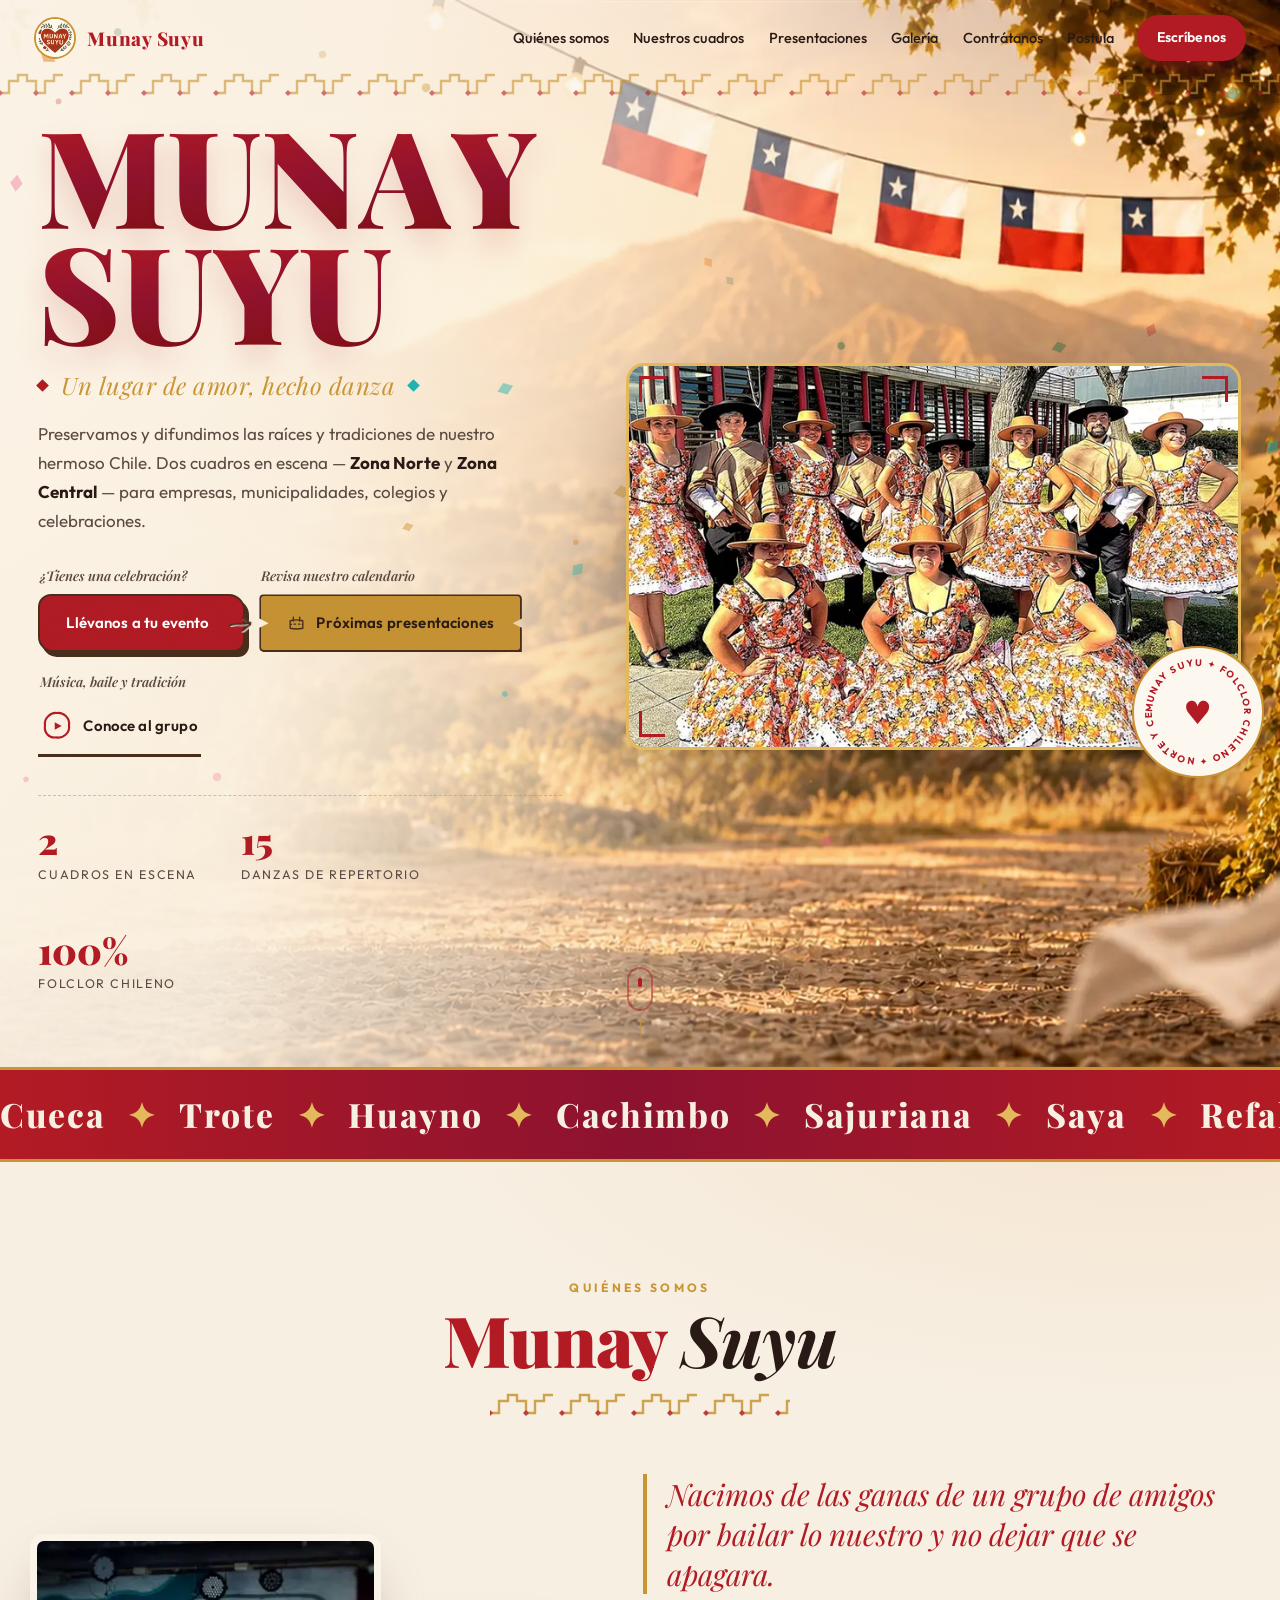
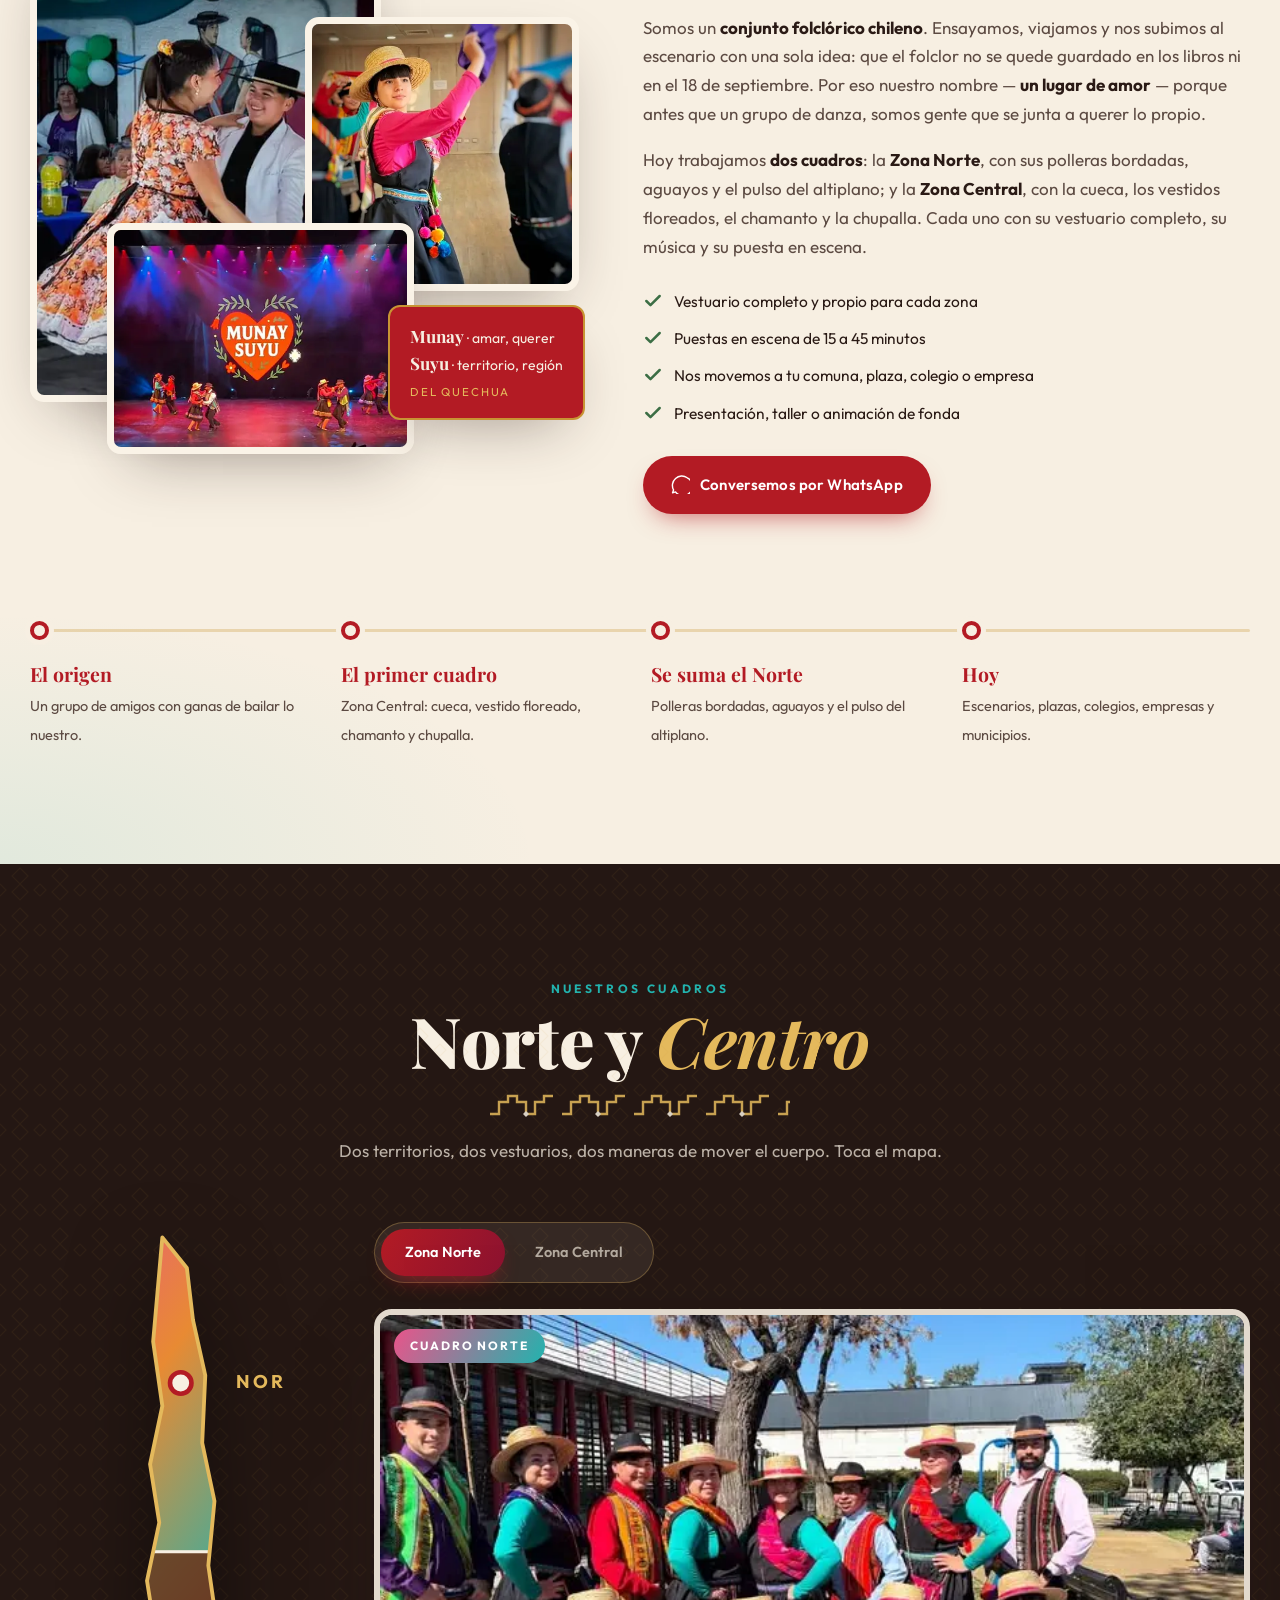
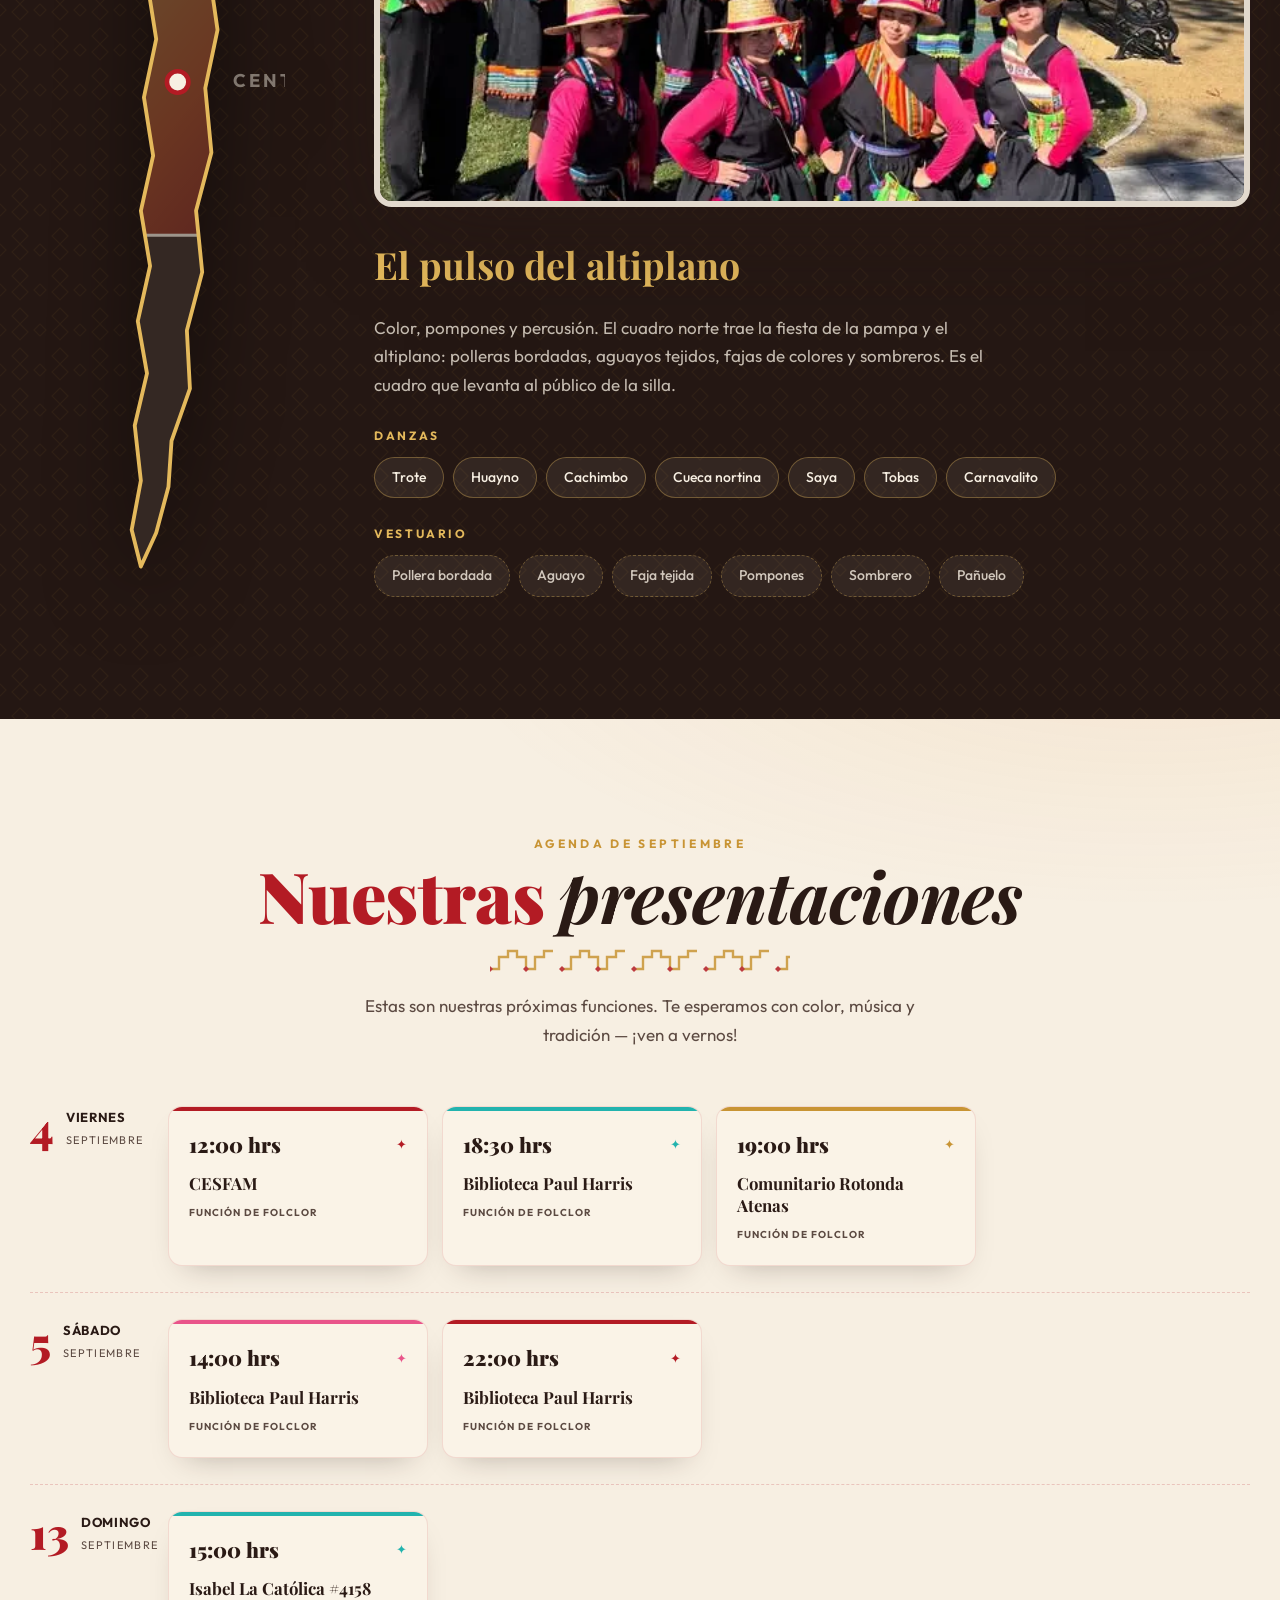
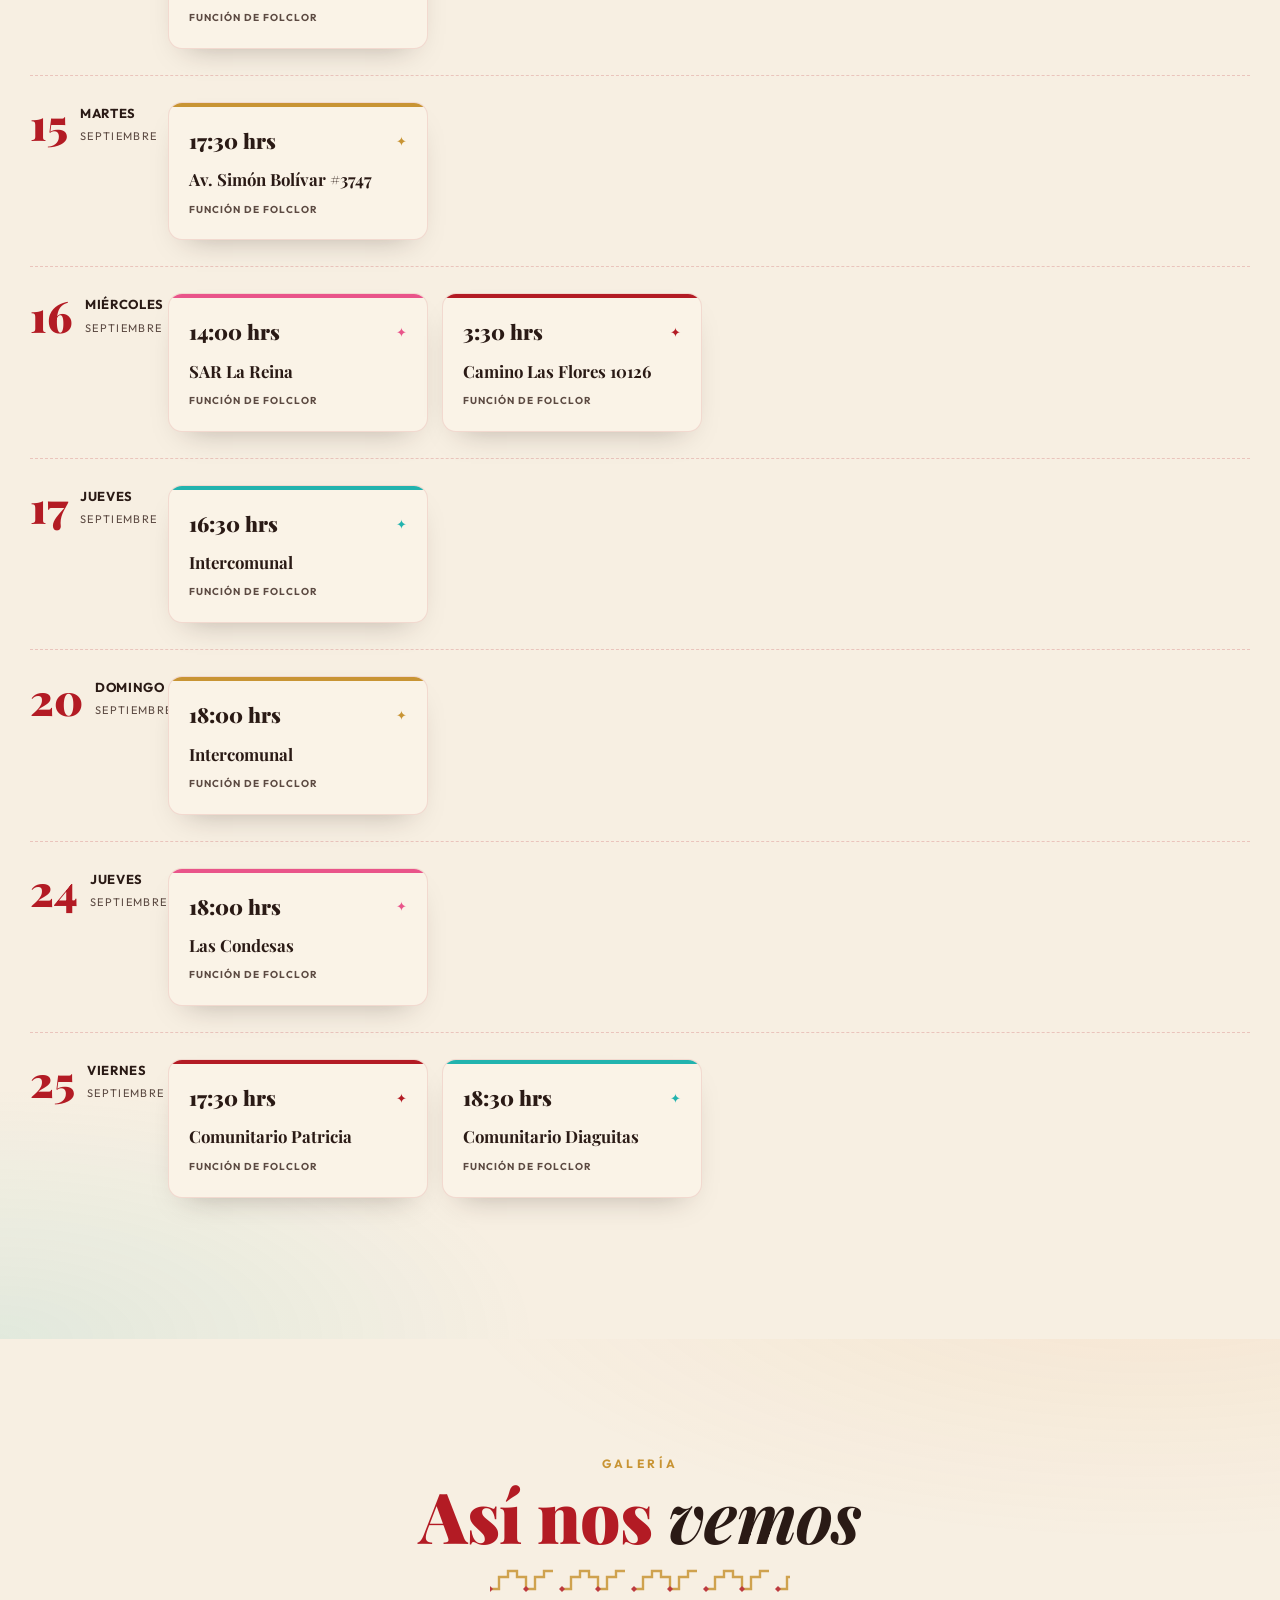
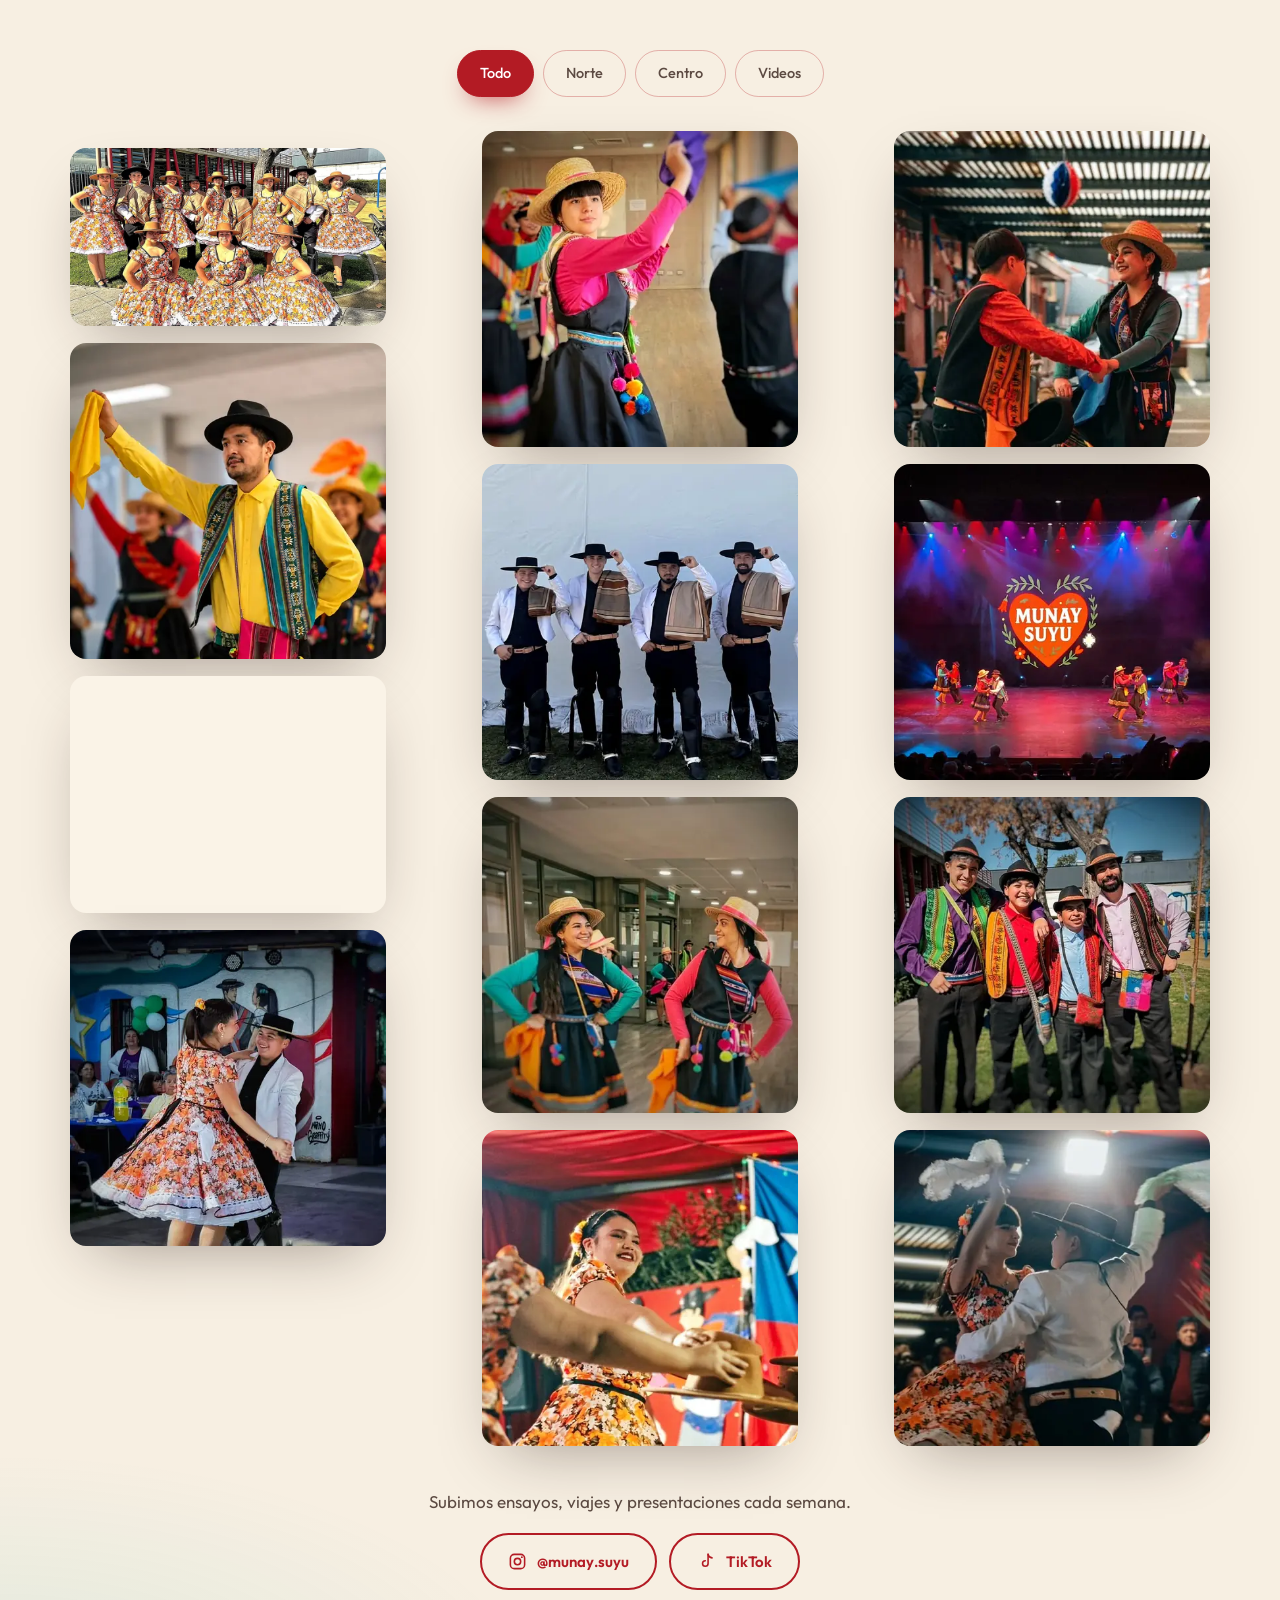
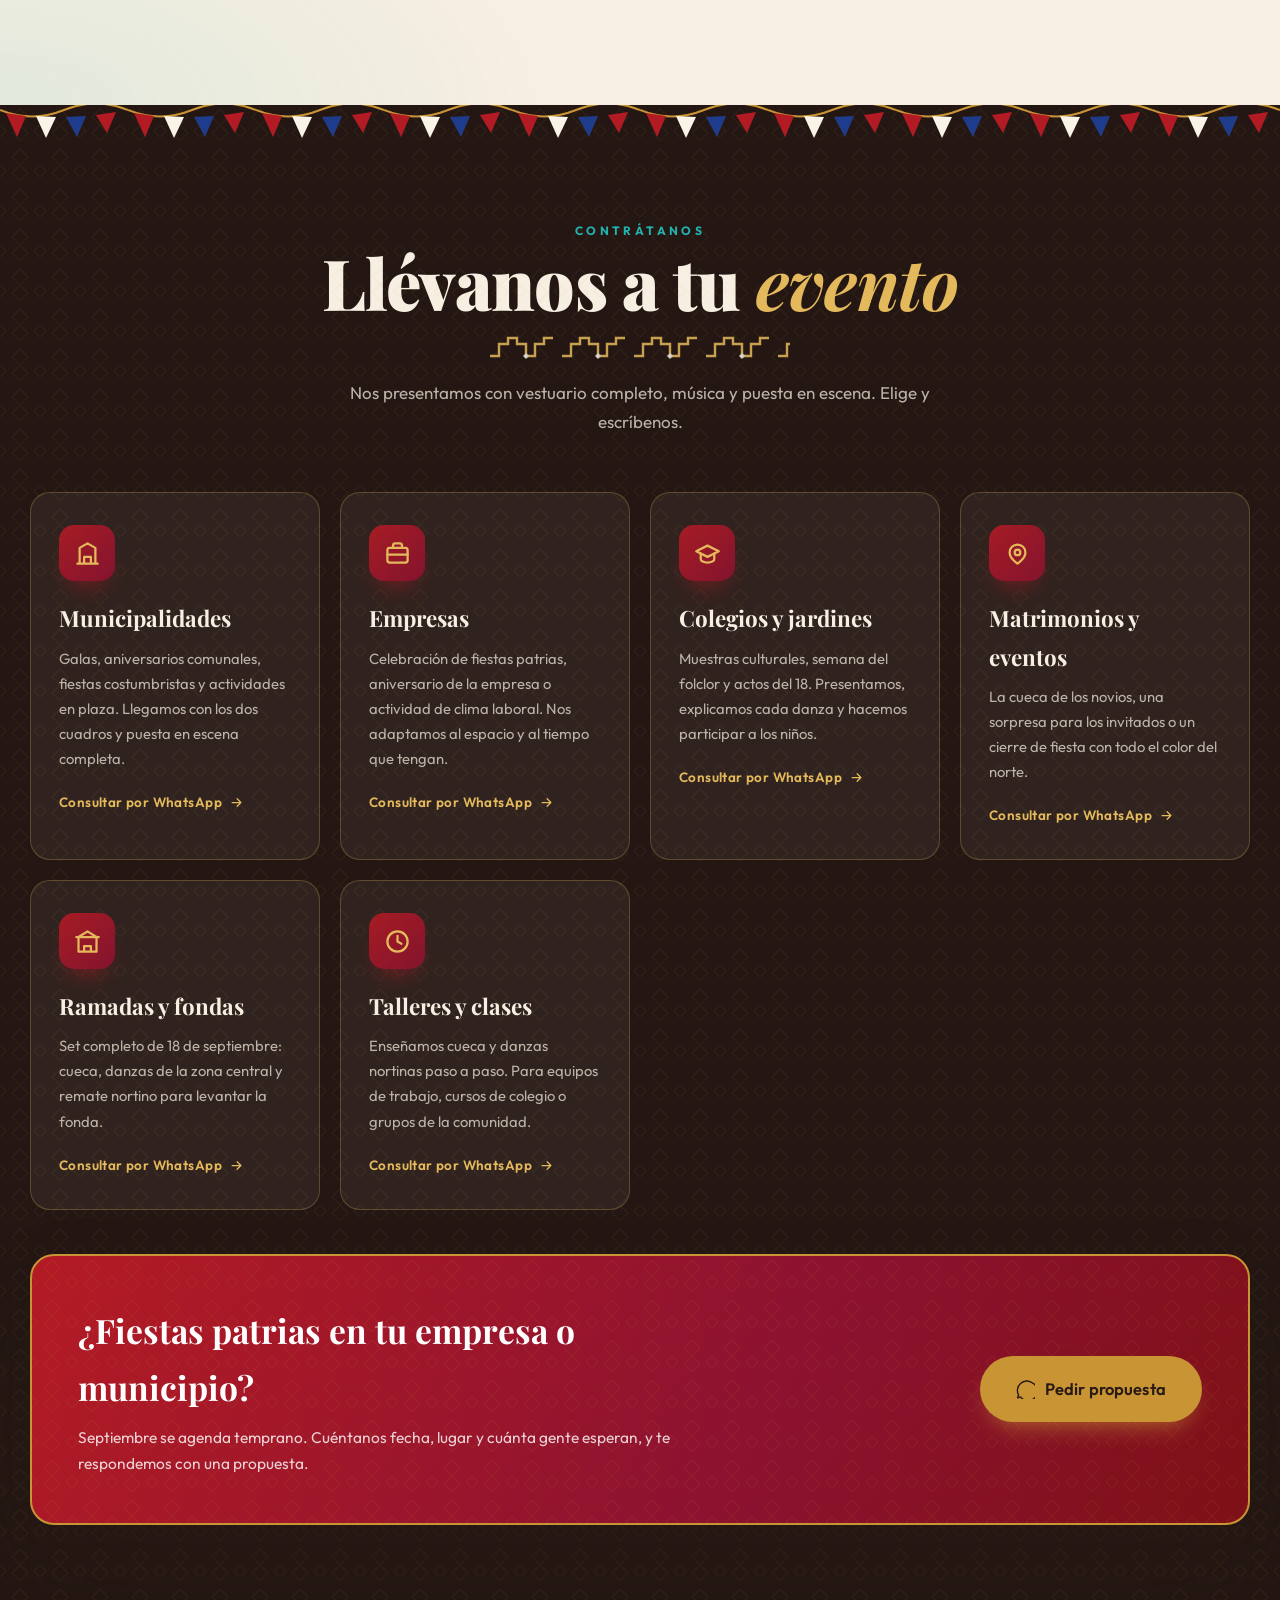
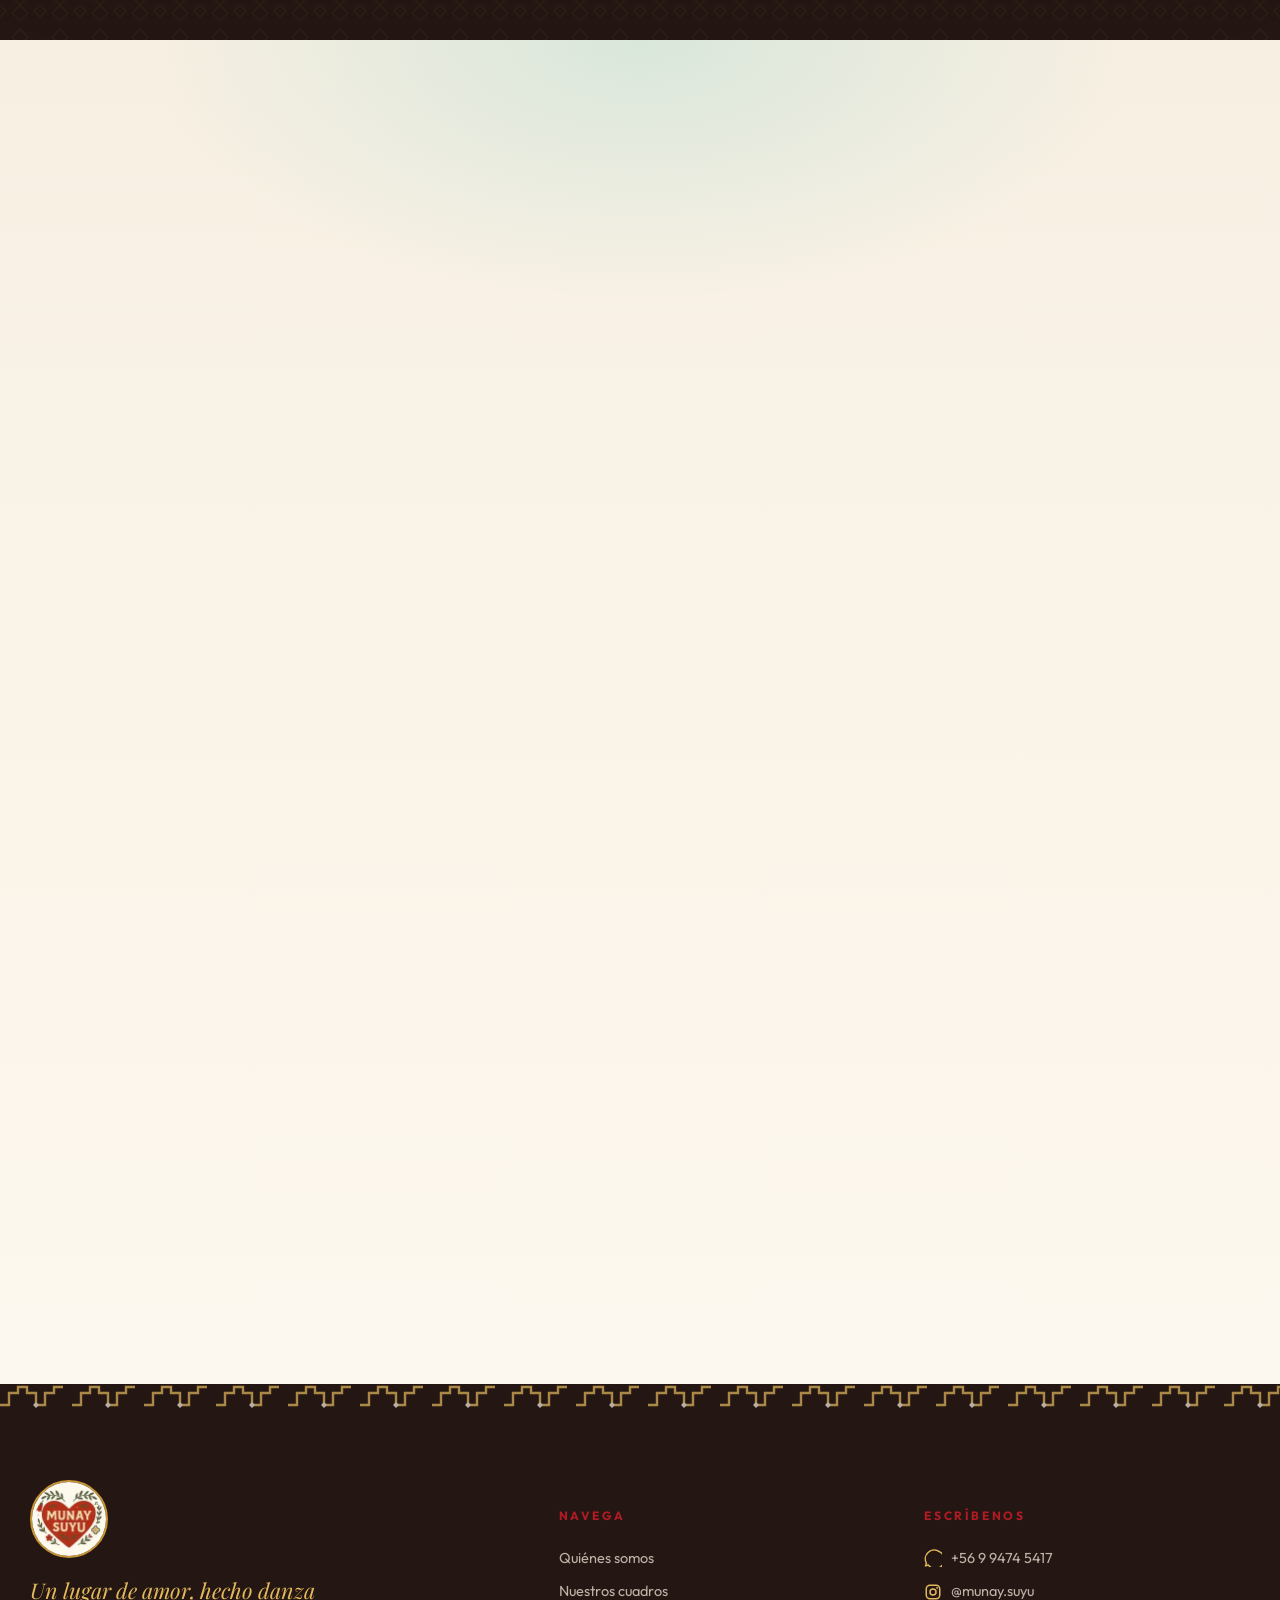
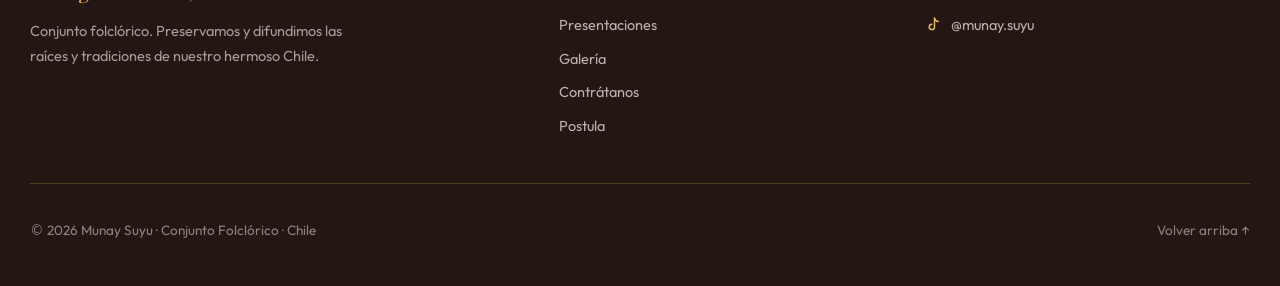
==== index.html @ 17cde43e "Rediseña la portada con foto de fondo de la fonda - Nuevo fondo fotográfico a pantalla completa (ass" ====
<!doctype html>
<html lang="es-CL">
<head>
<meta charset="utf-8">
<meta name="viewport" content="width=device-width, initial-scale=1">
<title>Munay Suyu · Conjunto Folclórico — Un lugar de amor, hecho danza</title>
<meta name="description" content="Munay Suyu es un conjunto folclórico chileno que preserva y difunde las raíces y tradiciones de nuestro Chile. Cuadros de Zona Norte y Zona Central para empresas, municipalidades, colegios y eventos.">
<meta name="theme-color" content="#B31B24">
<meta property="og:title" content="Munay Suyu · Conjunto Folclórico">
<meta property="og:description" content="Un lugar de amor, hecho danza. Cuadros de Zona Norte y Zona Central.">
<meta property="og:image" content="assets/img/grupo-oficial.jpg">
<meta property="og:type" content="website">
<meta name="color-scheme" content="light">
<link rel="icon" href="assets/img/logo-munay-suyu.jpg">

<!-- Fuentes propias: sin conexiones a Google, sin bloqueo de terceros -->
<link rel="preload" href="assets/fuentes/outfit-var.woff2" as="font" type="font/woff2" crossorigin>
<link rel="preload" href="assets/fuentes/playfair-var.woff2" as="font" type="font/woff2" crossorigin>

<!-- La foto de portada se pide de inmediato, en el tamaño que corresponda a la pantalla -->
<link rel="preload" as="image" href="assets/img/grupo-oficial-800.webp"
      imagesrcset="assets/img/grupo-oficial-480.webp 480w, assets/img/grupo-oficial-800.webp 800w"
      imagesizes="(max-width:760px) 100vw, 566px">

<link rel="stylesheet" href="css/fuentes.css">
<link rel="stylesheet" href="css/estilo.css">
</head>
<body>

<!-- ══════════ PRELOADER ══════════ -->
<div class="preloader" id="preloader" aria-hidden="true">
  <div class="preloader__centro">
    <div class="preloader__logo"><img src="assets/img/logo-munay-suyu-grande.webp" width="150" height="150" alt="Munay Suyu"></div>
    <p class="preloader__lema">Un lugar de amor, hecho danza</p>
    <div class="preloader__barra"><i></i></div>
  </div>
</div>

<div class="progreso" id="progreso"></div>
<canvas class="papelitos" id="papelitos" aria-hidden="true"></canvas>

<!-- ══════════ NAV ══════════ -->
<header class="nav" id="nav">
  <a class="nav__marca" href="#inicio" aria-label="Munay Suyu, inicio">
    <img src="assets/img/logo-munay-suyu-grande.webp" width="150" height="150" alt="" class="nav__logo">
    <span class="nav__nombre">Munay&nbsp;Suyu</span>
  </a>
  <nav class="nav__links" id="navLinks">
    <a href="#nosotros">Quiénes somos</a>
    <a href="#cuadros">Nuestros cuadros</a>
    <a href="#presentaciones">Presentaciones</a>
    <a href="#galeria">Galería</a>
    <a href="#servicios">Contrátanos</a>
    <a href="#postular">Postula</a>
    <a class="btn btn--rojo btn--mini" href="#contacto" data-wa>Escríbenos</a>
  </nav>
  <button class="nav__burger" id="navBurger" aria-label="Abrir menú" aria-expanded="false"><i></i><i></i><i></i></button>
</header>

<!-- ══════════ HERO ══════════ -->
<section class="hero" id="inicio">
  <div class="hero__guarda hero__guarda--sup" aria-hidden="true"></div>

  <div class="hero__grid">
    <div class="hero__texto">
      <h1 class="hero__titulo" aria-label="Munay Suyu">
        <span class="linea"><b>M</b><b>U</b><b>N</b><b>A</b><b>Y</b></span>
        <span class="linea"><b>S</b><b>U</b><b>Y</b><b>U</b></span>
      </h1>

      <div class="hero__lema">
        <span class="rombo"></span>
        <p>Un lugar de amor, hecho danza</p>
        <span class="rombo"></span>
      </div>

      <p class="hero__bajada">Preservamos y difundimos las raíces y tradiciones de nuestro hermoso Chile.
        Dos cuadros en escena — <b>Zona Norte</b> y <b>Zona Central</b> — para empresas, municipalidades,
        colegios y celebraciones.</p>

      <div class="hero__botones">
        <div class="hero__accion">
          <p class="hero__accion-frase">¿Tienes una celebración?</p>
          <a class="btn btn--evento" href="#servicios">
            <span>Llévanos a tu evento</span>
            <svg class="btn__flecha" viewBox="0 0 34 20" aria-hidden="true">
              <path d="M2 12c8-2.5 16 1 24-2"/>
              <path d="M16.5 4c3 2 7.5 5 9 8-3 2-7 6-10.5 7.5"/>
            </svg>
          </a>
        </div>
        <div class="hero__accion">
          <p class="hero__accion-frase">Revisa nuestro calendario</p>
          <a class="btn btn--entradas" href="#presentaciones">
            <svg viewBox="0 0 24 24" aria-hidden="true">
              <path d="M4 8.5c4-1 12-1 16 0v9.5c-4 1-12 1-16 0z"/>
              <path d="M8 4v5M16 4v5"/>
              <path d="M4.5 13.2c3.8-.6 11.2-.6 15 0" stroke-dasharray="1.5 3.4"/>
            </svg>
            <span>Próximas presentaciones</span>
          </a>
        </div>
      </div>

      <div class="hero__accion hero__conoce-wrap">
        <p class="hero__accion-frase">Música, baile y tradición</p>
        <a class="btn btn--conoce hero__conoce" href="#galeria">
          <span class="btn__mancha">
            <svg viewBox="0 0 24 24" aria-hidden="true"><path d="M12 2.3c4.8-.8 9.8 3.8 9 9.3.9 5.6-4.5 10-9.6 8.9-5.4 1-9.3-3.6-8.4-9-.9-5.3 4.3-10 9-9.2z"/></svg>
            <svg class="btn__play" viewBox="0 0 24 24" aria-hidden="true"><path d="M9.3 7.4l8.3 4.6-8.3 4.6z"/></svg>
          </span>
          <span>Conoce al grupo</span>
        </a>
      </div>

      <ul class="hero__datos">
        <li><b data-contador="2">0</b><span>cuadros en escena</span></li>
        <li><b data-contador="15">0</b><span>danzas de repertorio</span></li>
        <li><b>100%</b><span>folclor chileno</span></li>
      </ul>
    </div>

    <div class="hero__foto">
      <div class="marco" id="marcoHero">
        <div class="marco__esquina marco__esquina--tl" aria-hidden="true"></div>
        <div class="marco__esquina marco__esquina--tr" aria-hidden="true"></div>
        <div class="marco__esquina marco__esquina--bl" aria-hidden="true"></div>
        <div class="marco__esquina marco__esquina--br" aria-hidden="true"></div>
        <!-- Se corta en 800px a propósito: la foto se muestra a 566px como
             máximo, y la de 1008px pesaba 230KB para una nitidez que nadie
             alcanza a notar. Así la portada se pide una sola vez. -->
        <img src="assets/img/grupo-oficial-800.webp"
             srcset="assets/img/grupo-oficial-480.webp 480w, assets/img/grupo-oficial-800.webp 800w"
             sizes="(max-width:760px) 100vw, 566px"
             width="1008" height="570" fetchpriority="high" decoding="async"
             alt="Integrantes de Munay Suyu con vestuario de la Zona Central: vestidos floreados, chamantos y chupallas.">
        <div class="marco__brillo"></div>
      </div>

      <div class="sello" aria-hidden="true">
        <svg viewBox="0 0 200 200">
          <defs><path id="circuloTexto" d="M100,100 m-72,0 a72,72 0 1,1 144,0 a72,72 0 1,1 -144,0"/></defs>
          <text><textPath href="#circuloTexto">MUNAY SUYU ✦ FOLCLOR CHILENO ✦ NORTE Y CENTRO ✦ </textPath></text>
        </svg>
        <div class="sello__centro">♥</div>
      </div>
    </div>
  </div>

  <a class="hero__scroll" href="#nosotros" aria-label="Bajar">
    <span></span><i></i>
  </a>
</section>

<!-- ══════════ MARQUESINA ══════════ -->
<div class="marquesina" aria-hidden="true">
  <div class="marquesina__pista">
    <span>Cueca<i>✦</i>Trote<i>✦</i>Huayno<i>✦</i>Cachimbo<i>✦</i>Sajuriana<i>✦</i>Saya<i>✦</i>Refalosa<i>✦</i>Cueca nortina<i>✦</i>Carnavalito<i>✦</i>Vals criollo<i>✦</i>Tobas<i>✦</i>El Gato<i>✦</i></span>
    <span>Cueca<i>✦</i>Trote<i>✦</i>Huayno<i>✦</i>Cachimbo<i>✦</i>Sajuriana<i>✦</i>Saya<i>✦</i>Refalosa<i>✦</i>Cueca nortina<i>✦</i>Carnavalito<i>✦</i>Vals criollo<i>✦</i>Tobas<i>✦</i>El Gato<i>✦</i></span>
  </div>
</div>

<!-- ══════════ NOSOTROS ══════════ -->
<section class="seccion seccion--crema" id="nosotros">
  <div class="contenedor">
    <header class="titulo" data-animar>
      <p class="titulo__eyebrow">Quiénes somos</p>
      <h2 class="titulo__h2">Munay <em>Suyu</em></h2>
      <div class="titulo__guarda"></div>
    </header>

    <div class="nosotros">
      <div class="nosotros__collage" data-animar>
        <figure class="collage collage--a"><img src="assets/img/centro-pareja-480.webp"
             srcset="assets/img/centro-pareja-480.webp 480w,
                     assets/img/centro-pareja-grande.webp 640w"
             sizes="(max-width:760px) 46vw, 300px"
             width="640" height="640" loading="lazy" decoding="async"
             alt="Pareja de Munay Suyu bailando cueca."></figure>
        <figure class="collage collage--b"><img src="assets/img/norte-bailarina-480.webp"
             srcset="assets/img/norte-bailarina-480.webp 480w,
                     assets/img/norte-bailarina-grande.webp 640w"
             sizes="(max-width:760px) 46vw, 240px"
             width="640" height="640" loading="lazy" decoding="async"
             alt="Bailarina de Munay Suyu con vestuario del norte."></figure>
        <figure class="collage collage--c"><img src="assets/img/escenario-480.webp"
             srcset="assets/img/escenario-480.webp 480w,
                     assets/img/escenario-grande.webp 640w"
             sizes="(max-width:760px) 46vw, 270px"
             width="640" height="640" loading="lazy" decoding="async"
             alt="Munay Suyu sobre el escenario."></figure>
        <div class="collage__nota">
          <b>Munay</b> · amar, querer<br>
          <b>Suyu</b> · territorio, región
          <i>del quechua</i>
        </div>
      </div>

      <div class="nosotros__texto">
        <p class="destacado" data-animar>Nacimos de las ganas de un grupo de amigos por bailar lo nuestro y no dejar que se apagara.</p>

        <p data-animar>Somos un <b>conjunto folclórico chileno</b>. Ensayamos, viajamos y nos subimos al escenario
        con una sola idea: que el folclor no se quede guardado en los libros ni en el 18 de septiembre.
        Por eso nuestro nombre — <b>un lugar de amor</b> — porque antes que un grupo de danza, somos gente
        que se junta a querer lo propio.</p>

        <p data-animar>Hoy trabajamos <b>dos cuadros</b>: la <b>Zona Norte</b>, con sus polleras bordadas, aguayos
        y el pulso del altiplano; y la <b>Zona Central</b>, con la cueca, los vestidos floreados, el chamanto y la
        chupalla. Cada uno con su vestuario completo, su música y su puesta en escena.</p>

        <ul class="lista-check">
          <li data-animar><svg viewBox="0 0 24 24"><path d="M4 12l5 5L20 6"/></svg> Vestuario completo y propio para cada zona</li>
          <li data-animar><svg viewBox="0 0 24 24"><path d="M4 12l5 5L20 6"/></svg> Puestas en escena de 15 a 45 minutos</li>
          <li data-animar><svg viewBox="0 0 24 24"><path d="M4 12l5 5L20 6"/></svg> Nos movemos a tu comuna, plaza, colegio o empresa</li>
          <li data-animar><svg viewBox="0 0 24 24"><path d="M4 12l5 5L20 6"/></svg> Presentación, taller o animación de fonda</li>
        </ul>

        <a class="btn btn--rojo" href="#contacto" data-animar data-wa>
          <svg viewBox="0 0 24 24" class="ico-wa"><path d="M20.5 3.5A11.9 11.9 0 0 0 3.2 18.9L2 22.5l3.7-1.2A11.9 11.9 0 1 0 20.5 3.5z"/></svg>
          <span>Conversemos por WhatsApp</span>
        </a>
      </div>
    </div>

    <div class="linea-tiempo" data-animar>
      <div class="linea-tiempo__riel"><i id="rielRelleno"></i></div>
      <ol>
        <li data-animar><b>El origen</b><span>Un grupo de amigos con ganas de bailar lo nuestro.</span></li>
        <li data-animar><b>El primer cuadro</b><span>Zona Central: cueca, vestido floreado, chamanto y chupalla.</span></li>
        <li data-animar><b>Se suma el Norte</b><span>Polleras bordadas, aguayos y el pulso del altiplano.</span></li>
        <li data-animar><b>Hoy</b><span>Escenarios, plazas, colegios, empresas y municipios.</span></li>
      </ol>
    </div>
  </div>
</section>

<!-- ══════════ CUADROS ══════════ -->
<section class="seccion seccion--oscura" id="cuadros">
  <div class="textura" aria-hidden="true"></div>
  <div class="contenedor">
    <header class="titulo titulo--claro" data-animar>
      <p class="titulo__eyebrow">Nuestros cuadros</p>
      <h2 class="titulo__h2">Norte y <em>Centro</em></h2>
      <div class="titulo__guarda"></div>
      <p class="titulo__bajada">Dos territorios, dos vestuarios, dos maneras de mover el cuerpo. Toca el mapa.</p>
    </header>

    <div class="cuadros">
      <div class="cuadros__mapa" data-animar>
        <svg viewBox="0 0 150 640" class="mapa" aria-label="Mapa estilizado de Chile">
          <defs>
            <clipPath id="recorteChile">
              <path d="M70 10 L86 30 L90 64 L98 100 L96 144 L104 182 L100 224 L106 266 L98 304 L102 346 L92 384 L96 424 L86 462 L88 500 L76 534 L74 564 L66 594 L56 616 L50 592 L56 560 L52 524 L60 490 L54 456 L62 420 L56 384 L64 348 L58 310 L66 272 L60 234 L68 196 L62 158 L70 120 L64 78 Z"/>
            </clipPath>
            <linearGradient id="gNorte" x1="0" y1="0" x2="1" y2="1">
              <stop offset="0%" stop-color="#E9548A"/><stop offset="45%" stop-color="#E88A33"/><stop offset="100%" stop-color="#22B3AE"/>
            </linearGradient>
            <linearGradient id="gCentro" x1="0" y1="0" x2="1" y2="1">
              <stop offset="0%" stop-color="#E4B95C"/><stop offset="55%" stop-color="#E8622F"/><stop offset="100%" stop-color="#B31B24"/>
            </linearGradient>
          </defs>
          <g clip-path="url(#recorteChile)">
            <rect x="0" y="0" width="150" height="640" fill="#2a201c"/>
            <rect class="zona zona--norte"  data-zona="norte"  x="0" y="0"   width="150" height="215" fill="url(#gNorte)"/>
            <rect class="zona zona--centro" data-zona="centro" x="0" y="215" width="150" height="185" fill="url(#gCentro)"/>
            <rect class="zona zona--otras" x="0" y="400" width="150" height="240" fill="#4a3a33"/>
          </g>
          <path class="mapa__borde" d="M70 10 L86 30 L90 64 L98 100 L96 144 L104 182 L100 224 L106 266 L98 304 L102 346 L92 384 L96 424 L86 462 L88 500 L76 534 L74 564 L66 594 L56 616 L50 592 L56 560 L52 524 L60 490 L54 456 L62 420 L56 384 L64 348 L58 310 L66 272 L60 234 L68 196 L62 158 L70 120 L64 78 Z"/>
          <g class="mapa__pines">
            <g class="pin pin--norte"  data-zona="norte"><circle cx="82" cy="105" r="7"/><circle cx="82" cy="105" r="16" class="pulso"/></g>
            <g class="pin pin--centro" data-zona="centro"><circle cx="80" cy="300" r="7"/><circle cx="80" cy="300" r="16" class="pulso"/></g>
          </g>
          <text class="mapa__etq" x="118" y="108" data-zona="norte">NORTE</text>
          <text class="mapa__etq" x="116" y="303" data-zona="centro">CENTRO</text>
        </svg>
      </div>

      <div class="cuadros__panel">
        <div class="tabs" role="tablist" data-animar>
          <button class="tab activa" role="tab" data-zona="norte"  aria-selected="true">Zona Norte</button>
          <button class="tab"        role="tab" data-zona="centro" aria-selected="false">Zona Central</button>
        </div>

        <article class="zona-panel activa" data-panel="norte">
          <div class="zona-panel__foto">
            <img src="assets/img/grupo-norte-480.webp"
             srcset="assets/img/grupo-norte-480.webp 480w,
                     assets/img/grupo-norte-grande.webp 640w"
             sizes="(max-width:760px) 100vw, 880px"
             width="640" height="480" loading="lazy" decoding="async"
             alt="Cuadro Zona Norte de Munay Suyu con polleras negras bordadas, aguayos y sombreros.">
            <span class="etiqueta etiqueta--norte">Cuadro Norte</span>
          </div>
          <h3>El pulso del altiplano</h3>
          <p>Color, pompones y percusión. El cuadro norte trae la fiesta de la pampa y el altiplano:
             polleras bordadas, aguayos tejidos, fajas de colores y sombreros. Es el cuadro que levanta
             al público de la silla.</p>
          <p class="mini-titulo">Danzas</p>
          <ul class="chips">
            <li>Trote</li><li>Huayno</li><li>Cachimbo</li><li>Cueca nortina</li>
            <li>Saya</li><li>Tobas</li><li>Carnavalito</li>
          </ul>
          <p class="mini-titulo">Vestuario</p>
          <ul class="chips chips--suave">
            <li>Pollera bordada</li><li>Aguayo</li><li>Faja tejida</li><li>Pompones</li><li>Sombrero</li><li>Pañuelo</li>
          </ul>
        </article>

        <article class="zona-panel" data-panel="centro">
          <div class="zona-panel__foto">
            <img src="assets/img/huasos-480.webp"
             srcset="assets/img/huasos-480.webp 480w,
                     assets/img/huasos-grande.webp 640w"
             sizes="(max-width:760px) 100vw, 880px"
             width="640" height="640" loading="lazy" decoding="async"
             alt="Cuadro Zona Central de Munay Suyu con chamantos, chupallas y vestidos floreados.">
            <span class="etiqueta etiqueta--centro">Cuadro Central</span>
          </div>
          <h3>Pañuelo al aire</h3>
          <p>El corazón del folclor chileno. Cueca de pareja, zapateo y escobillado, vestido floreado con
             enaguas, delantal y trenzas con cintas; chamanto, chupalla, faja y espuela. El cuadro del
             18 de septiembre.</p>
          <p class="mini-titulo">Danzas</p>
          <ul class="chips">
            <li>Cueca</li><li>Sajuriana</li><li>Refalosa</li><li>Corrido</li>
            <li>Vals criollo</li><li>Polka</li><li>El Gato</li><li>Cuándo</li>
          </ul>
          <p class="mini-titulo">Vestuario</p>
          <ul class="chips chips--suave">
            <li>Vestido floreado</li><li>Enaguas</li><li>Delantal</li><li>Chamanto</li><li>Chupalla</li><li>Espuela</li>
          </ul>
        </article>
      </div>
    </div>
  </div>
</section>

<!-- ══════════ PRESENTACIONES ══════════ -->
<section class="seccion seccion--crema" id="presentaciones">
  <div class="contenedor">
    <header class="titulo" data-animar>
      <p class="titulo__eyebrow">Agenda de septiembre</p>
      <h2 class="titulo__h2">Nuestras <em>presentaciones</em></h2>
      <div class="titulo__guarda"></div>
      <p class="titulo__bajada">Estas son nuestras próximas funciones. Te esperamos con color, música y tradición — ¡ven a vernos!</p>
    </header>

    <div class="presentaciones" id="presentacionesGrid"></div>
  </div>
</section>

<!-- ══════════ GALERÍA ══════════ -->
<section class="seccion seccion--crema" id="galeria">
  <div class="contenedor">
    <header class="titulo" data-animar>
      <p class="titulo__eyebrow">Galería</p>
      <h2 class="titulo__h2">Así nos <em>vemos</em></h2>
      <div class="titulo__guarda"></div>
    </header>

    <div class="filtros" data-animar>
      <button class="filtro activa" data-filtro="todo">Todo</button>
      <button class="filtro" data-filtro="norte">Norte</button>
      <button class="filtro" data-filtro="centro">Centro</button>
      <button class="filtro" data-filtro="video">Videos</button>
    </div>

    <div class="galeria" id="galeriaGrid"></div>

    <div class="galeria__redes" data-animar>
      <p>Subimos ensayos, viajes y presentaciones cada semana.</p>
      <div class="galeria__botones">
        <a class="btn btn--linea" href="https://www.instagram.com/munay.suyu" target="_blank" rel="noopener">
          <svg viewBox="0 0 24 24"><rect x="3" y="3" width="18" height="18" rx="5"/><circle cx="12" cy="12" r="4"/><circle cx="17.5" cy="6.5" r="1.2" fill="currentColor" stroke="none"/></svg>
          <span>@munay.suyu</span>
        </a>
        <a class="btn btn--linea" href="https://www.tiktok.com/@munay.suyu" target="_blank" rel="noopener">
          <svg viewBox="0 0 24 24"><path d="M14 3v11.5a3.5 3.5 0 1 1-3.5-3.5"/><path d="M14 3c.6 2.6 2.4 4.2 5 4.4"/></svg>
          <span>TikTok</span>
        </a>
      </div>
    </div>
  </div>
</section>

<!-- ══════════ SERVICIOS ══════════ -->
<section class="seccion seccion--oscura" id="servicios">
  <div class="textura" aria-hidden="true"></div>
  <div class="guirnalda" aria-hidden="true"></div>
  <div class="contenedor">
    <header class="titulo titulo--claro" data-animar>
      <p class="titulo__eyebrow">Contrátanos</p>
      <h2 class="titulo__h2">Llévanos a tu <em>evento</em></h2>
      <div class="titulo__guarda"></div>
      <p class="titulo__bajada">Nos presentamos con vestuario completo, música y puesta en escena. Elige y escríbenos.</p>
    </header>

    <div class="servicios" id="servicios-grid"></div>

    <div class="llamado" data-animar>
      <div class="llamado__texto">
        <h3>¿Fiestas patrias en tu empresa o municipio?</h3>
        <p>Septiembre se agenda temprano. Cuéntanos fecha, lugar y cuánta gente esperan, y te respondemos con una propuesta.</p>
      </div>
      <a class="btn btn--oro btn--grande" href="#contacto" data-wa>
        <svg viewBox="0 0 24 24" class="ico-wa"><path d="M20.5 3.5A11.9 11.9 0 0 0 3.2 18.9L2 22.5l3.7-1.2A11.9 11.9 0 1 0 20.5 3.5z"/></svg>
        <span>Pedir propuesta</span>
      </a>
    </div>
  </div>
</section>

<!-- ══════════ POSTULAR ══════════ -->
<section class="seccion seccion--postular" id="postular">
  <div class="contenedor contenedor--angosto">
    <header class="titulo" data-animar>
      <p class="titulo__eyebrow">Postula al grupo</p>
      <h2 class="titulo__h2">¿Quieres <em>bailar</em> con nosotros?</h2>
      <div class="titulo__guarda"></div>
      <p class="titulo__bajada">No necesitas experiencia previa. Completa esto y el mensaje llega directo al WhatsApp del grupo.</p>
    </header>

    <form class="formulario" id="formPostular" data-animar novalidate>
      <div class="campo">
        <label for="f-nombre">Nombre y apellido *</label>
        <input id="f-nombre" name="nombre" type="text" required placeholder="Ej: Camila Rojas">
      </div>
      <div class="fila">
        <div class="campo">
          <label for="f-edad">Edad</label>
          <input id="f-edad" name="edad" type="number" min="5" max="99" placeholder="Ej: 24">
        </div>
        <div class="campo">
          <label for="f-comuna">Comuna</label>
          <input id="f-comuna" name="comuna" type="text" placeholder="Ej: Maipú">
        </div>
      </div>
      <div class="campo">
        <label for="f-cuadro">¿Qué cuadro te llama más?</label>
        <select id="f-cuadro" name="cuadro">
          <option>Los dos</option>
          <option>Zona Norte</option>
          <option>Zona Central</option>
          <option>Todavía no sé</option>
        </select>
      </div>
      <div class="campo">
        <label for="f-exp">¿Has bailado folclor antes?</label>
        <select id="f-exp" name="experiencia">
          <option>Nunca, parto de cero</option>
          <option>Algo en el colegio</option>
          <option>Sí, en otro conjunto</option>
          <option>Bailo hace años</option>
        </select>
      </div>
      <div class="campo">
        <label for="f-msg">Cuéntanos algo de ti</label>
        <textarea id="f-msg" name="mensaje" rows="4" placeholder="Por qué te gustaría entrar, disponibilidad para ensayar..."></textarea>
      </div>

      <button type="submit" class="btn btn--rojo btn--grande btn--full">
        <svg viewBox="0 0 24 24" class="ico-wa"><path d="M20.5 3.5A11.9 11.9 0 0 0 3.2 18.9L2 22.5l3.7-1.2A11.9 11.9 0 1 0 20.5 3.5z"/></svg>
        <span>Enviar por WhatsApp</span>
      </button>
      <p class="formulario__nota">Se abre WhatsApp con el mensaje ya escrito. Tú aprietas enviar.</p>
    </form>
  </div>
</section>

<!-- ══════════ CONTACTO / FOOTER ══════════ -->
<footer class="pie" id="contacto">
  <div class="pie__guarda" aria-hidden="true"></div>
  <div class="contenedor">
    <div class="pie__grid">
      <div class="pie__marca">
        <img src="assets/img/logo-munay-suyu-grande.webp" width="150" height="150" loading="lazy" alt="Logo Munay Suyu" class="pie__logo">
        <p class="pie__lema">Un lugar de amor, hecho danza</p>
        <p class="pie__bio">Conjunto folclórico. Preservamos y difundimos las raíces y tradiciones de nuestro hermoso Chile.</p>
      </div>

      <div class="pie__col">
        <p class="mini-titulo">Navega</p>
        <a href="#nosotros">Quiénes somos</a>
        <a href="#cuadros">Nuestros cuadros</a>
        <a href="#presentaciones">Presentaciones</a>
        <a href="#galeria">Galería</a>
        <a href="#servicios">Contrátanos</a>
        <a href="#postular">Postula</a>
      </div>

      <div class="pie__col">
        <p class="mini-titulo">Escríbenos</p>
        <a class="pie__contacto" href="#" data-wa>
          <svg viewBox="0 0 24 24" class="ico-wa"><path d="M20.5 3.5A11.9 11.9 0 0 0 3.2 18.9L2 22.5l3.7-1.2A11.9 11.9 0 1 0 20.5 3.5z"/></svg>
          <span id="waTexto">WhatsApp del grupo</span>
        </a>
        <a class="pie__contacto" href="https://www.instagram.com/munay.suyu" target="_blank" rel="noopener">
          <svg viewBox="0 0 24 24"><rect x="3" y="3" width="18" height="18" rx="5"/><circle cx="12" cy="12" r="4"/><circle cx="17.5" cy="6.5" r="1.2" fill="currentColor" stroke="none"/></svg>
          <span>@munay.suyu</span>
        </a>
        <a class="pie__contacto" href="https://www.tiktok.com/@munay.suyu" target="_blank" rel="noopener">
          <svg viewBox="0 0 24 24"><path d="M14 3v11.5a3.5 3.5 0 1 1-3.5-3.5"/><path d="M14 3c.6 2.6 2.4 4.2 5 4.4"/></svg>
          <span>@munay.suyu</span>
        </a>
      </div>
    </div>

    <div class="pie__abajo">
      <p>© <span id="anio"></span> Munay Suyu · Conjunto Folclórico · Chile</p>
      <a href="#inicio" class="pie__arriba">Volver arriba ↑</a>
    </div>
  </div>
</footer>

<a class="wa-flotante" href="#" data-wa aria-label="Escríbenos por WhatsApp">
  <svg viewBox="0 0 24 24"><path d="M20.5 3.5A11.9 11.9 0 0 0 3.2 18.9L2 22.5l3.7-1.2A11.9 11.9 0 1 0 20.5 3.5z"/></svg>
  <i class="wa-flotante__pulso"></i>
</a>

<!-- ══════════ LIGHTBOX ══════════ -->
<div class="lightbox" id="lightbox" role="dialog" aria-modal="true" aria-hidden="true">
  <button class="lightbox__cerrar" id="lbCerrar" aria-label="Cerrar">&times;</button>
  <button class="lightbox__nav lightbox__nav--prev" id="lbPrev" aria-label="Anterior">&#8249;</button>
  <button class="lightbox__nav lightbox__nav--next" id="lbNext" aria-label="Siguiente">&#8250;</button>
  <figure class="lightbox__caja"><div id="lbMedio"></div><figcaption id="lbTexto"></figcaption></figure>
</div>

<script src="js/contenido.js"></script>
<script src="js/app.js"></script>
</body>
</html>
---- css/fuentes.css ----
/* Fuentes auto-alojadas: variables, recortadas al español.
   No las edites a mano — se regeneran con:  python descargar-fuentes.py  */

@font-face{
  font-family:'Outfit';
  font-style:normal;
  font-weight:400 700;
  font-display:swap;
  src:url('../assets/fuentes/outfit-var.woff2') format('woff2');
}

@font-face{
  font-family:'Playfair Display';
  font-style:italic;
  font-weight:400 700;
  font-display:swap;
  src:url('../assets/fuentes/playfair-italic-var.woff2') format('woff2');
}

@font-face{
  font-family:'Playfair Display';
  font-style:normal;
  font-weight:700 900;
  font-display:swap;
  src:url('../assets/fuentes/playfair-var.woff2') format('woff2');
}
---- css/estilo.css ----
/* ═══════════════════════════════════════════════════════════
   MUNAY SUYU · hoja de estilo
   Paleta tomada del afiche y del logo del grupo.
   ═══════════════════════════════════════════════════════════ */

:root{
  /* colores de marca */
  --crema:      #F7EFE2;
  --crema-2:    #FDF8EF;
  --papel:      #FAF3E7;
  --rojo:       #B31B24;
  --rojo-osc:   #7E1016;
  --guinda:     #8C1230;
  --oro:        #C89434;
  --oro-cl:     #E4B95C;
  --turquesa:   #22B3AE;
  --rosa:       #E9548A;
  --naranja:    #E88A33;
  --naranja-2:  #E8622F;
  --verde:      #3C6E45;
  --tinta:      #2A1A15;
  --tinta-2:    #5C4A42;
  --oscuro:     #241713;
  --cafe-osc:   #4A2E1C;

  /* tipografía */
  --display: "Playfair Display", "Georgia", serif;
  --texto:   "Outfit", "Segoe UI", system-ui, sans-serif;

  /* medidas */
  --ancho: 1220px;
  --radio: 18px;
  --sombra: 0 24px 60px -24px rgba(42,26,21,.42);
  --sombra-alta: 0 40px 90px -30px rgba(42,26,21,.55);
  --nav-h: 76px;

  /* guarda andina reutilizable */
  --guarda-oro: url("data:image/svg+xml,%3Csvg xmlns='http://www.w3.org/2000/svg' width='72' height='26' viewBox='0 0 72 26'%3E%3Cg fill='none' stroke='%23C89434' stroke-width='2.4'%3E%3Cpath d='M0 21h9V9h9V3h9v6h9v12h9V9h9V3h9'/%3E%3C/g%3E%3Cg fill='%23B31B24'%3E%3Cpath d='M36 24l3-3-3-3-3 3z'/%3E%3Cpath d='M0 24l3-3-3-3-3 3z'/%3E%3Cpath d='M72 24l3-3-3-3-3 3z'/%3E%3C/g%3E%3C/svg%3E");
  --guarda-crema: url("data:image/svg+xml,%3Csvg xmlns='http://www.w3.org/2000/svg' width='72' height='26' viewBox='0 0 72 26'%3E%3Cg fill='none' stroke='%23E4B95C' stroke-width='2.4'%3E%3Cpath d='M0 21h9V9h9V3h9v6h9v12h9V9h9V3h9'/%3E%3C/g%3E%3Cg fill='%23F7EFE2'%3E%3Cpath d='M36 24l3-3-3-3-3 3z'/%3E%3C/g%3E%3C/svg%3E");
  --textil: url("data:image/svg+xml,%3Csvg xmlns='http://www.w3.org/2000/svg' width='40' height='40' viewBox='0 0 40 40'%3E%3Cg fill='none' stroke='%23C89434' stroke-width='1.1' opacity='.5'%3E%3Cpath d='M20 4l8 8-8 8-8-8z'/%3E%3Cpath d='M20 20l8 8-8 8-8-8z'/%3E%3Cpath d='M0 20l6 6-6 6'/%3E%3Cpath d='M40 20l-6 6 6 6'/%3E%3C/g%3E%3C/svg%3E");
}

*,*::before,*::after{ box-sizing:border-box; }
html{ scroll-behavior:smooth; -webkit-text-size-adjust:100%; }
body{
  margin:0;
  font-family:var(--texto);
  font-size:17px;
  line-height:1.7;
  color:var(--tinta);
  background:var(--crema);
  overflow-x:hidden;
}
img{ max-width:100%; display:block; }
a{ color:inherit; text-decoration:none; }
button,input,select,textarea{ font:inherit; color:inherit; }
button{ background:none; border:0; cursor:pointer; }
svg{ fill:none; stroke:currentColor; stroke-width:2; stroke-linecap:round; stroke-linejoin:round; }

::selection{ background:var(--rojo); color:#fff; }

/* barra de scroll */
::-webkit-scrollbar{ width:11px; }
::-webkit-scrollbar-track{ background:var(--crema); }
::-webkit-scrollbar-thumb{ background:linear-gradient(var(--rojo),var(--oro)); border-radius:99px; border:3px solid var(--crema); }

/* ═══════ UTILIDADES ═══════ */
.contenedor{ width:min(100% - 40px, var(--ancho)); margin-inline:auto; }
.contenedor--angosto{ width:min(100% - 40px, 760px); }
.seccion{ position:relative; padding:clamp(70px,9vw,130px) 0; overflow:hidden; }
.seccion--crema{ background:
    radial-gradient(1200px 500px at 90% -5%, rgba(232,138,51,.10), transparent 60%),
    radial-gradient(900px 420px at 0% 100%, rgba(34,179,174,.10), transparent 60%),
    var(--crema); }
.seccion--oscura{ background:var(--oscuro); color:var(--crema); }
.seccion--oscura .mini-titulo{ color:var(--oro-cl); }

.textura{ position:absolute; inset:0; background-image:var(--textil); opacity:.14; pointer-events:none; }

.mini-titulo{
  font-size:12px; font-weight:700; letter-spacing:.22em; text-transform:uppercase;
  color:var(--rojo); margin:26px 0 10px;
}

/* títulos de sección */
.titulo{ text-align:center; margin-bottom:56px; }
.titulo__eyebrow{
  margin:0 0 6px; font-size:12px; font-weight:700; letter-spacing:.28em;
  text-transform:uppercase; color:var(--oro);
}
.titulo__h2{
  font-family:var(--display); font-weight:900; margin:0;
  font-size:clamp(2.3rem,6vw,4.4rem); line-height:1.02; letter-spacing:-.01em;
  color:var(--rojo);
}
.titulo__h2 em{ font-style:italic; font-weight:700; color:var(--tinta); }
.titulo--claro .titulo__h2{ color:var(--crema); }
.titulo--claro .titulo__h2 em{ color:var(--oro-cl); }
.titulo--claro .titulo__eyebrow{ color:var(--turquesa); }
.titulo__guarda{ height:26px; margin:16px auto 0; width:min(300px,60%); background-image:var(--guarda-oro); background-repeat:repeat-x; opacity:.85; }
.titulo--claro .titulo__guarda{ background-image:var(--guarda-crema); }
.titulo__bajada{ max-width:620px; margin:18px auto 0; color:var(--tinta-2); }
.titulo--claro .titulo__bajada{ color:rgba(247,239,226,.72); }

/* ═══════ BOTONES ═══════ */
.btn{
  --bg:var(--rojo); --fg:#fff;
  position:relative; display:inline-flex; align-items:center; gap:10px;
  padding:14px 26px; border-radius:99px;
  font-weight:600; font-size:15px; letter-spacing:.01em;
  background:var(--bg); color:var(--fg);
  border:2px solid transparent; cursor:pointer;
  transition:transform .28s cubic-bezier(.2,.8,.3,1), box-shadow .28s, background .28s, color .28s;
  box-shadow:0 12px 26px -12px rgba(179,27,36,.7);
  overflow:hidden; isolation:isolate;
}
.btn svg{ width:19px; height:19px; flex:none; }
.btn .ico-wa{ stroke-width:1.8; }
.btn::before{
  content:""; position:absolute; inset:0; z-index:-1;
  background:linear-gradient(120deg,var(--oro),var(--naranja-2),var(--rojo));
  opacity:0; transition:opacity .3s;
}
.btn:hover{ transform:translateY(-3px) scale(1.02); box-shadow:0 20px 36px -14px rgba(179,27,36,.8); }
.btn:hover::before{ opacity:1; }
.btn:active{ transform:translateY(-1px) scale(.99); }
.btn--rojo{ --bg:var(--rojo); }
.btn--oro{ --bg:var(--oro); --fg:var(--tinta); box-shadow:0 12px 26px -12px rgba(200,148,52,.8); }
.btn--oro::before{ background:linear-gradient(120deg,var(--oro-cl),#fff0cd,var(--oro)); }
.btn--linea{ --bg:transparent; --fg:var(--tinta); border-color:currentColor; box-shadow:none; }
.btn--linea::before{ background:var(--tinta); }
.btn--linea:hover{ color:var(--crema); border-color:var(--tinta); }
.seccion--crema .btn--linea{ --fg:var(--rojo); }
.seccion--crema .btn--linea::before{ background:var(--rojo); }
.btn--mini{ padding:9px 18px; font-size:14px; }
.btn--grande{ padding:17px 34px; font-size:16.5px; }
.btn--full{ width:100%; justify-content:center; }

/* ═══════ BOTONES DEL HERO ═══════ */
/* los dos botones principales van en fila, mismo alto, separación uniforme;
   cada uno lleva una frase corta arriba, sin inclinaciones ni desorden. */
.hero__botones{ align-items:stretch; gap:22px; }
.hero__botones .btn{ min-height:54px; }
.hero__accion{ display:flex; flex-direction:column; gap:8px; }
.hero__accion-frase{
  margin:0 2px; font-family:var(--display); font-style:italic; font-weight:600;
  font-size:13.5px; color:var(--tinta-2);
}
.hero__conoce-wrap{ margin-top:18px; align-items:flex-start; }
.btn:focus-visible{ outline:3px solid var(--turquesa); outline-offset:3px; border-radius:4px; }

/* textura de papel: un ruido muy sutil reutilizable */
.btn--evento::before,.btn--entradas::before{
  background-image:url("data:image/svg+xml,%3Csvg xmlns='http://www.w3.org/2000/svg' width='60' height='60'%3E%3Cfilter id='n'%3E%3CfeTurbulence type='fractalNoise' baseFrequency='0.85' numOctaves='2' stitchTiles='stitch'/%3E%3C/filter%3E%3Crect width='100%25' height='100%25' filter='url(%23n)'/%3E%3C/svg%3E");
  background-size:60px 60px; opacity:.13; mix-blend-mode:multiply; transition:none;
}
.btn--evento:hover::before,.btn--entradas:hover::before{ opacity:.18; }

/* — Llévanos a tu evento: rojo, borde y sombra café, flecha que se sale — */
.btn--evento{
  border-radius:13px 16px 11px 15px;
  border:2px solid var(--cafe-osc);
  box-shadow:4px 5px 0 var(--cafe-osc);
  overflow:visible; padding-right:34px;
  transition:transform .25s cubic-bezier(.2,.8,.3,1), box-shadow .25s;
}
.btn--evento:hover{ transform:translate(-2px,-4px); box-shadow:6px 8px 0 var(--cafe-osc); }
.btn--evento:active{ transform:translate(0,0); box-shadow:2px 2px 0 var(--cafe-osc); }
.btn--evento .btn__flecha{
  width:30px; height:17px; position:absolute; right:-15px; top:50%; z-index:2;
  transform:translateY(-50%) rotate(-2deg);
  fill:none; stroke:var(--cafe-osc); stroke-width:2.2; stroke-linecap:round; stroke-linejoin:round;
  filter:drop-shadow(1px 1px 0 var(--crema));
}

/* — Próximas presentaciones: mostaza, forma de entrada con cortes laterales — */
.btn--entradas{
  --bg:var(--oro); --fg:var(--tinta);
  border:2px solid var(--cafe-osc);
  border-radius:5px;
  padding-left:26px; padding-right:26px;
  box-shadow:4px 5px 0 var(--cafe-osc);
  clip-path:polygon(0% 0%,0% 42%,3.5% 50%,0% 58%,0% 100%,100% 100%,100% 58%,96.5% 50%,100% 42%,100% 0%);
  transition:transform .25s cubic-bezier(.2,.8,.3,1), box-shadow .25s;
}
.btn--entradas:hover{ transform:translate(-2px,-4px) rotate(-.4deg); box-shadow:6px 8px 0 var(--cafe-osc); }
.btn--entradas:active{ transform:translate(0,0); box-shadow:2px 2px 0 var(--cafe-osc); }
.btn--entradas svg{ stroke:var(--cafe-osc); stroke-width:1.7; }

/* — Conoce al grupo: solo texto, subrayado grueso, círculo irregular con play — */
.btn--conoce{
  --bg:transparent; --fg:var(--tinta);
  padding:9px 3px 12px; border:0; border-bottom:3px solid var(--cafe-osc);
  border-radius:0; box-shadow:none;
  transition:transform .25s cubic-bezier(.2,.8,.3,1), color .25s, border-color .25s;
}
.btn--conoce::before{ display:none; }
.btn--conoce:hover{ transform:translateY(-3px); color:var(--rojo); border-bottom-color:var(--rojo); box-shadow:none; }
.btn__mancha{ position:relative; width:32px; height:32px; flex:none; color:var(--rojo); }
.btn__mancha svg{ position:absolute; inset:0; width:100%; height:100%; }
.btn__mancha svg:first-child{ fill:none; stroke:currentColor; stroke-width:1.6; }
.btn__play{ fill:currentColor; stroke:none; transform:scale(.62); transform-origin:center; }

@media (max-width:640px){
  .btn--evento{ padding-right:18px; }
  .btn__flecha{ display:none; }
}

/* ═══════ PRELOADER ═══════ */
.preloader{
  position:fixed; inset:0; z-index:9999; background:var(--crema);
  display:grid; place-items:center;
  transition:clip-path 1s cubic-bezier(.76,0,.24,1), opacity .5s .6s;
  clip-path:inset(0 0 0 0);
}
.preloader.fuera{ clip-path:inset(0 0 100% 0); opacity:0; pointer-events:none; }
.preloader__centro{ text-align:center; }
@keyframes latido{ 0%,100%{ transform:scale(1);} 30%{ transform:scale(1.09);} 60%{ transform:scale(.98);} }

/* logo del grupo al centro */
.preloader__logo{
  width:clamp(140px,34vw,180px); aspect-ratio:1; margin-inline:auto;
  display:grid; place-items:center; padding:9px;
  border-radius:50%; background:var(--crema-2); border:3px solid var(--oro);
  box-shadow:0 20px 46px -20px rgba(179,27,36,.55);
  opacity:0; transform:scale(.72);
  animation:entraLogo .85s cubic-bezier(.2,.9,.25,1) forwards,
            latido 1.7s .85s ease-in-out infinite;
}
.preloader__logo img{ width:100%; height:100%; object-fit:contain; border-radius:50%; }
@keyframes entraLogo{ to{ opacity:1; transform:scale(1); } }

.preloader__lema{
  font-family:var(--display); font-style:italic;
  font-size:clamp(1rem,3.4vw,1.35rem); color:var(--oro);
  letter-spacing:.03em; margin:20px 0 0;
  opacity:0; transform:translateY(14px);
  animation:subeLema .7s .55s cubic-bezier(.2,.9,.25,1) forwards;
}
@keyframes subeLema{ to{ opacity:1; transform:none; } }
.preloader__barra{ width:170px; height:3px; background:rgba(179,27,36,.18); border-radius:9px; margin:22px auto 0; overflow:hidden; }
.preloader__barra i{ display:block; height:100%; width:0; background:linear-gradient(90deg,var(--oro),var(--rojo),var(--turquesa)); animation:carga 1.5s cubic-bezier(.4,0,.2,1) forwards; }
@keyframes carga{ to{ width:100%; } }

/* ═══════ BARRA DE PROGRESO ═══════ */
.progreso{
  position:fixed; top:0; left:0; height:4px; width:100%; z-index:900;
  transform:scaleX(0); transform-origin:left center;
  background:linear-gradient(90deg,var(--rojo),var(--naranja),var(--oro),var(--turquesa),var(--rosa));
}

/* papel picado */
.papelitos{ position:fixed; inset:0; z-index:1; pointer-events:none; transition:opacity .45s; }
.papelitos.apagado{ opacity:0; }

/* Las animaciones decorativas se congelan cuando no están a la vista.
   Un navegador sigue calculándolas aunque nadie las vea. */
.pausa, .pausa *{ animation-play-state:paused !important; }

/* ═══════ NAV ═══════ */
.nav{
  position:fixed; top:0; left:0; right:0; z-index:700; height:var(--nav-h);
  display:flex; align-items:center; justify-content:space-between; gap:20px;
  padding:0 clamp(16px,3vw,34px);
  transition:background .35s, box-shadow .35s, height .35s;
}
.nav.pegado{
  background:rgba(250,243,231,.92);
  backdrop-filter:blur(14px) saturate(1.3);
  box-shadow:0 1px 0 rgba(200,148,52,.4), 0 10px 30px -18px rgba(42,26,21,.5);
  height:66px;
}
.nav__marca{ display:flex; align-items:center; gap:11px; }
.nav__logo{ width:42px; height:42px; border-radius:50%; object-fit:cover; border:2px solid var(--oro); transition:transform .5s; }
.nav__marca:hover .nav__logo{ transform:rotate(-12deg) scale(1.08); }
.nav__nombre{ font-family:var(--display); font-weight:800; font-size:19px; letter-spacing:.04em; color:var(--rojo); }
.nav__links{ display:flex; align-items:center; gap:clamp(10px,1.6vw,26px); }
.nav__links > a:not(.btn){
  position:relative; font-size:14.5px; font-weight:500; padding:6px 2px; color:var(--tinta);
}
.nav__links > a:not(.btn)::after{
  content:""; position:absolute; left:0; right:100%; bottom:0; height:2px;
  background:linear-gradient(90deg,var(--rojo),var(--oro)); transition:right .3s;
}
.nav__links > a:not(.btn):hover::after{ right:0; }
.nav__burger{ display:none; width:44px; height:44px; flex-direction:column; justify-content:center; gap:5px; align-items:center; }
.nav__burger i{ display:block; width:24px; height:2.5px; background:var(--rojo); border-radius:9px; transition:.3s; }
.nav.abierto .nav__burger i:nth-child(1){ transform:translateY(7.5px) rotate(45deg); }
.nav.abierto .nav__burger i:nth-child(2){ opacity:0; }
.nav.abierto .nav__burger i:nth-child(3){ transform:translateY(-7.5px) rotate(-45deg); }

/* ═══════════════════════════════════════════════════════════
   HERO
   ═══════════════════════════════════════════════════════════ */
.hero{
  position:relative; min-height:100svh; padding:calc(var(--nav-h) + 40px) 0 70px;
  display:flex; align-items:center; overflow:hidden;
  background:
    linear-gradient(100deg,
      rgba(250,243,231,.95) 0%, rgba(250,243,231,.88) 26%,
      rgba(250,243,231,.55) 46%, rgba(250,243,231,.16) 62%, rgba(250,243,231,0) 74%),
    url("../assets/img/hero-fonda-1920.webp");
  background-size:100% 100%, cover;
  background-position:0 0, 64% 38%;
  background-repeat:no-repeat, no-repeat;
}
@media (min-width:1921px){
  .hero{ background-image:
    linear-gradient(100deg,
      rgba(250,243,231,.95) 0%, rgba(250,243,231,.88) 26%,
      rgba(250,243,231,.55) 46%, rgba(250,243,231,.16) 62%, rgba(250,243,231,0) 74%),
    url("../assets/img/hero-fonda-2600.webp"); }
}
@media (max-width:900px){
  .hero{ background-image:
    linear-gradient(100deg,
      rgba(250,243,231,.95) 0%, rgba(250,243,231,.88) 26%,
      rgba(250,243,231,.55) 46%, rgba(250,243,231,.16) 62%, rgba(250,243,231,0) 74%),
    url("../assets/img/hero-fonda-1280.webp"); }
}
@media (max-width:640px){
  /* en una columna el texto ocupa todo el alto: capa pareja, no direccional */
  .hero{ background-position:0 0, 72% 30%; background-image:
    linear-gradient(rgba(250,243,231,.93), rgba(250,243,231,.93)),
    url("../assets/img/hero-fonda-640.webp"); }
}
.hero__guarda{ position:absolute; left:0; right:0; height:26px; background-image:var(--guarda-oro); background-repeat:repeat-x; opacity:.6; z-index:2; }
.hero__guarda--sup{ top:calc(var(--nav-h) - 4px); }

.hero__grid{
  position:relative; z-index:3;
  width:min(100% - clamp(32px,6vw,80px), 1440px); margin-inline:auto;
  display:grid; grid-template-columns:46fr 54fr; gap:clamp(28px,5vw,70px); align-items:center;
}
.hero__eyebrow{
  display:inline-flex; align-items:center; gap:9px; margin:0 0 14px;
  font-size:12px; font-weight:700; letter-spacing:.24em; text-transform:uppercase; color:var(--rojo);
  background:rgba(179,27,36,.08); border:1px solid rgba(179,27,36,.2);
  padding:7px 16px; border-radius:99px;
}
.punto{ width:8px; height:8px; border-radius:50%; background:var(--turquesa); box-shadow:0 0 0 0 rgba(34,179,174,.6); animation:pulsoPunto 2s infinite; }
@keyframes pulsoPunto{ 70%{ box-shadow:0 0 0 12px rgba(34,179,174,0); } 100%{ box-shadow:0 0 0 0 rgba(34,179,174,0); } }

.hero__titulo{ margin:0; font-family:var(--display); font-weight:900; line-height:.86; letter-spacing:-.015em; }
.hero__titulo .linea{ display:block; }
.hero__titulo b{
  display:inline-block; font-size:clamp(3.4rem,10.5vw,8.4rem); font-weight:900;
  color:var(--rojo);
  background:linear-gradient(170deg,var(--rojo) 0%, var(--guinda) 55%, var(--rojo-osc) 100%);
  -webkit-background-clip:text; background-clip:text; -webkit-text-fill-color:transparent;
  opacity:0; transform:translateY(60px) rotate(6deg);
  animation:entraLetra .85s cubic-bezier(.2,.9,.25,1) forwards;
  text-shadow:0 14px 30px rgba(179,27,36,.18);
}
@keyframes entraLetra{ to{ opacity:1; transform:none; } }
.hero__titulo b:hover{ animation:saltaLetra .5s ease; }
@keyframes saltaLetra{ 50%{ transform:translateY(-14px) rotate(-5deg) scale(1.06); } }

.hero__lema{ display:flex; align-items:center; gap:14px; margin:18px 0 4px; opacity:0; animation:entraLetra .8s 1.1s forwards; }
.hero__lema p{ margin:0; font-family:var(--display); font-style:italic; font-size:clamp(1.05rem,2.3vw,1.5rem); color:var(--oro); letter-spacing:.02em; }
.rombo{ width:9px; height:9px; background:var(--rojo); transform:rotate(45deg); flex:none; }
.rombo:last-child{ background:var(--turquesa); }

.hero__bajada{ max-width:520px; color:var(--tinta-2); margin:14px 0 28px; opacity:0; animation:entraLetra .8s 1.25s forwards; }
.hero__bajada b{ color:var(--tinta); }
.hero__botones{ display:flex; flex-wrap:wrap; gap:14px; opacity:0; animation:entraLetra .8s 1.4s forwards; }

.hero__datos{ list-style:none; display:flex; flex-wrap:wrap; gap:clamp(20px,4vw,44px); margin:38px 0 0; padding:26px 0 0; border-top:1.5px dashed rgba(200,148,52,.55); opacity:0; animation:entraLetra .8s 1.55s forwards; }
.hero__datos b{ display:block; font-family:var(--display); font-size:2.3rem; font-weight:900; color:var(--rojo); line-height:1; }
.hero__datos span{ font-size:12.5px; letter-spacing:.13em; text-transform:uppercase; color:var(--tinta-2); }

/* foto del hero */
.hero__foto{ position:relative; perspective:1100px; }
.marco{
  position:relative; border-radius:var(--radio); overflow:hidden;
  border:3px solid var(--oro-cl);
  box-shadow:var(--sombra-alta);
  transform-style:preserve-3d; transition:transform .18s ease-out;
  opacity:0; animation:entraFoto 1.1s .55s cubic-bezier(.2,.9,.25,1) forwards;
}
@keyframes entraFoto{ from{ opacity:0; transform:translateY(46px) rotateY(-10deg) scale(.94);} to{ opacity:1; transform:none; } }
.marco img{ width:100%; height:auto; aspect-ratio:16/10; object-fit:cover; transform:scale(1.03); transition:transform .8s; }
.marco:hover img{ transform:scale(1.09); }
.marco__brillo{
  position:absolute; inset:0; pointer-events:none;
  background:linear-gradient(105deg, transparent 38%, rgba(255,255,255,.42) 48%, transparent 58%);
  transform:translateX(-120%); animation:barrido 5.5s 2s ease-in-out infinite;
}
@keyframes barrido{ 0%,72%{ transform:translateX(-120%);} 100%{ transform:translateX(120%);} }
.marco__esquina{ position:absolute; width:26px; height:26px; border:3px solid var(--rojo); z-index:3; }
.marco__esquina--tl{ top:10px; left:10px; border-right:0; border-bottom:0; }
.marco__esquina--tr{ top:10px; right:10px; border-left:0; border-bottom:0; }
.marco__esquina--bl{ bottom:10px; left:10px; border-right:0; border-top:0; }
.marco__esquina--br{ bottom:10px; right:10px; border-left:0; border-top:0; }

.sello{
  position:absolute; right:-22px; bottom:-28px; width:min(132px,26vw); height:min(132px,26vw); z-index:4;
  display:grid; place-items:center;
  background:var(--crema-2); border-radius:50%; box-shadow:var(--sombra);
  border:2px solid var(--oro);
}
.sello svg{ position:absolute; inset:0; width:100%; height:100%; animation:giraSello 16s linear infinite; }
.sello text{ font-family:var(--texto); font-size:15px; font-weight:700; letter-spacing:.14em; fill:var(--rojo); stroke:none; }
.sello__centro{ font-size:32px; color:var(--rojo); line-height:1; animation:latido 1.5s ease-in-out infinite; }
@keyframes giraSello{ to{ transform:rotate(360deg); } }

.hero__scroll{ position:absolute; left:50%; bottom:22px; transform:translateX(-50%); z-index:4; display:grid; justify-items:center; gap:8px; }
.hero__scroll span{ width:26px; height:44px; border:2px solid rgba(179,27,36,.5); border-radius:99px; position:relative; }
.hero__scroll span::after{ content:""; position:absolute; left:50%; top:9px; width:4px; height:9px; margin-left:-2px; border-radius:9px; background:var(--rojo); animation:bajaRueda 1.7s ease-in-out infinite; }
.hero__scroll i{ width:1px; height:26px; background:linear-gradient(var(--oro),transparent); }
@keyframes bajaRueda{ 0%{ transform:translateY(0); opacity:1 } 70%{ transform:translateY(15px); opacity:0 } 100%{ opacity:0 } }

/* ═══════ MARQUESINA ═══════ */
.marquesina{
  background:linear-gradient(90deg,var(--rojo),var(--guinda),var(--rojo));
  color:var(--crema); padding:16px 0; overflow:hidden; position:relative; z-index:5;
  border-block:3px solid var(--oro);
}
.marquesina__pista{ display:flex; width:max-content; animation:corre 34s linear infinite; }
.marquesina__pista span{
  font-family:var(--display); font-weight:800; font-size:clamp(1.3rem,3vw,2.1rem);
  letter-spacing:.05em; white-space:nowrap; padding-right:26px;
}
.marquesina__pista i{ color:var(--oro-cl); font-style:normal; padding:0 22px; }
.marquesina:hover .marquesina__pista{ animation-play-state:paused; }
@keyframes corre{ to{ transform:translateX(-50%); } }

/* ═══════ NOSOTROS ═══════ */
.nosotros{ display:grid; grid-template-columns:.95fr 1.05fr; gap:clamp(30px,5vw,64px); align-items:center; }
.nosotros__collage{ position:relative; min-height:520px; }
.collage{ position:absolute; margin:0; border-radius:14px; overflow:hidden; border:7px solid var(--papel); box-shadow:var(--sombra); transition:transform .5s cubic-bezier(.2,.9,.25,1); }
.collage img{ width:100%; height:100%; object-fit:cover; }
.collage--a{ width:64%; aspect-ratio:3/4; top:0; left:0; z-index:2; }
.collage--b{ width:50%; aspect-ratio:1; top:16%; right:0; z-index:3; }
.collage--c{ width:56%; aspect-ratio:4/3; bottom:0; left:14%; z-index:4; }
.collage--a:hover,.collage--b:hover,.collage--c:hover{ transform:translateY(-10px) rotate(-2deg) scale(1.03); z-index:6; }
.collage__nota{
  position:absolute; right:-6px; bottom:34px; z-index:5;
  background:var(--rojo); color:var(--crema); padding:16px 20px; border-radius:12px;
  font-size:14px; line-height:1.6; box-shadow:var(--sombra); border:2px solid var(--oro);
  animation:flota 6s ease-in-out infinite;
}
.collage__nota b{ font-family:var(--display); font-size:17px; }
.collage__nota i{ display:block; margin-top:6px; font-size:11.5px; letter-spacing:.16em; text-transform:uppercase; color:var(--oro-cl); font-style:normal; }

.nosotros__texto p{ color:var(--tinta-2); }
.nosotros__texto p b{ color:var(--tinta); }
.destacado{
  font-family:var(--display); font-style:italic; font-size:clamp(1.25rem,2.7vw,1.85rem);
  line-height:1.35; color:var(--rojo) !important; margin:0 0 20px;
  padding-left:20px; border-left:4px solid var(--oro);
}
.lista-check{ list-style:none; padding:0; margin:26px 0 30px; display:grid; gap:11px; }
.lista-check li{ display:flex; align-items:flex-start; gap:11px; font-size:15.5px; }
.lista-check svg{ width:20px; height:20px; flex:none; margin-top:3px; color:var(--verde); stroke-width:3; }

.linea-tiempo{ margin-top:clamp(60px,8vw,100px); position:relative; }
.linea-tiempo__riel{ position:absolute; left:0; right:0; top:15px; height:3px; background:rgba(200,148,52,.3); border-radius:9px; }
.linea-tiempo__riel i{ display:block; height:100%; width:100%; transform:scaleX(0); transform-origin:left center; background:linear-gradient(90deg,var(--rojo),var(--naranja),var(--oro),var(--turquesa)); border-radius:9px; }
.linea-tiempo ol{ list-style:none; margin:0; padding:0; display:grid; grid-template-columns:repeat(4,1fr); gap:22px; }
.linea-tiempo li{ position:relative; padding-top:44px; }
.linea-tiempo li::before{
  content:""; position:absolute; top:7px; left:0; width:19px; height:19px; border-radius:50%;
  background:var(--crema); border:4px solid var(--rojo); box-shadow:0 0 0 5px var(--crema);
}
.linea-tiempo b{ display:block; font-family:var(--display); font-size:1.22rem; color:var(--rojo); }
.linea-tiempo span{ font-size:14.5px; color:var(--tinta-2); }

/* ═══════ CUADROS / MAPA ═══════ */
.cuadros{ position:relative; display:grid; grid-template-columns:280px 1fr; gap:clamp(26px,5vw,66px); align-items:start; }
.cuadros__mapa{ position:sticky; top:100px; display:grid; place-items:center; }
.mapa{ width:100%; max-width:230px; height:auto; filter:drop-shadow(0 22px 40px rgba(0,0,0,.5)); }
.mapa__borde{ fill:none; stroke:var(--oro-cl); stroke-width:2.5; }
.zona{ cursor:pointer; opacity:.34; transition:opacity .45s; }
.zona.activa{ opacity:1; }
.zona:hover{ opacity:.8; }
.mapa__etq{ font-family:var(--texto); font-size:12px; font-weight:700; letter-spacing:.16em; fill:rgba(247,239,226,.45); stroke:none; cursor:pointer; transition:fill .35s; }
.mapa__etq.activa{ fill:var(--oro-cl); }
.pin circle:first-child{ fill:var(--crema); stroke:var(--rojo); stroke-width:3; }
.pin .pulso{ fill:none; stroke:var(--oro-cl); stroke-width:2; opacity:0; transform-origin:center; }
.pin.activa .pulso{ animation:pulsoPin 2s ease-out infinite; }
@keyframes pulsoPin{ 0%{ opacity:.9; transform:scale(.5);} 100%{ opacity:0; transform:scale(1.5);} }

.tabs{ display:inline-flex; gap:6px; padding:6px; background:rgba(247,239,226,.08); border:1px solid rgba(228,185,92,.3); border-radius:99px; margin-bottom:26px; }
.tab{ padding:11px 24px; border-radius:99px; font-weight:600; font-size:14.5px; color:rgba(247,239,226,.65); transition:.32s; }
.tab:hover{ color:var(--crema); }
.tab.activa{ background:linear-gradient(120deg,var(--rojo),var(--guinda)); color:#fff; box-shadow:0 10px 22px -10px rgba(179,27,36,.9); }

.zona-panel{ display:none; }
.zona-panel.activa{ display:block; animation:apareceZona .6s cubic-bezier(.2,.9,.25,1); }
@keyframes apareceZona{ from{ opacity:0; transform:translateY(24px);} to{ opacity:1; transform:none; } }
.zona-panel__foto{ position:relative; border-radius:var(--radio); overflow:hidden; border:6px solid rgba(247,239,226,.9); box-shadow:var(--sombra-alta); margin-bottom:26px; }
.zona-panel__foto img{ width:100%; height:auto; aspect-ratio:16/9; object-fit:cover; transition:transform 1s; }
.zona-panel__foto:hover img{ transform:scale(1.06); }
.etiqueta{ position:absolute; left:14px; top:14px; padding:7px 16px; border-radius:99px; font-size:12px; font-weight:700; letter-spacing:.16em; text-transform:uppercase; color:#fff; }
.etiqueta--norte{ background:linear-gradient(120deg,var(--rosa),var(--turquesa)); }
.etiqueta--centro{ background:linear-gradient(120deg,var(--naranja-2),var(--rojo)); }
.zona-panel h3{ font-family:var(--display); font-size:clamp(1.6rem,3.4vw,2.35rem); margin:0 0 12px; color:var(--oro-cl); }
.zona-panel p{ color:rgba(247,239,226,.76); max-width:640px; }

.chips{ list-style:none; display:flex; flex-wrap:wrap; gap:9px; padding:0; margin:0; }
.chips li{
  padding:8px 17px; border-radius:99px; font-size:14px; font-weight:500;
  background:rgba(247,239,226,.07); border:1px solid rgba(228,185,92,.35); color:var(--crema);
  transition:.3s; cursor:default;
}
.chips li:hover{ background:var(--rojo); border-color:var(--rojo); transform:translateY(-3px); }
.chips--suave li{ border-style:dashed; color:rgba(247,239,226,.8); }
.chips--suave li:hover{ background:var(--oro); border-color:var(--oro); color:var(--tinta); }

/* ═══════════════════════════════════════════════════════════
   PRESENTACIONES
   ═══════════════════════════════════════════════════════════ */
.presentaciones{ display:flex; flex-direction:column; }
.presentaciones__grupo{
  display:grid; grid-template-columns:112px 1fr; gap:26px; align-items:start;
  padding:26px 0;
}
.presentaciones__grupo:first-child{ padding-top:0; }
.presentaciones__grupo + .presentaciones__grupo{ border-top:1px dashed rgba(179,27,36,.2); }
.presentaciones__fecha{ display:flex; align-items:center; gap:12px; position:sticky; top:calc(var(--nav-h) + 24px); }
.presentaciones__dia{ font-family:var(--display); font-size:2.7rem; font-weight:900; line-height:1; color:var(--rojo); }
.presentaciones__fecha div{ display:grid; }
.presentaciones__fecha strong{ font-size:13px; font-weight:700; letter-spacing:.05em; text-transform:uppercase; color:var(--tinta); }
.presentaciones__fecha small{ margin-top:3px; font-size:11px; letter-spacing:.12em; text-transform:uppercase; color:var(--tinta-2); }
.presentaciones__tarjetas{ display:grid; grid-template-columns:repeat(auto-fill,minmax(228px,1fr)); gap:14px; }

.func{
  position:relative; padding:20px 20px 18px; border-radius:14px; overflow:hidden;
  background:var(--papel); border:1px solid rgba(179,27,36,.12);
  box-shadow:0 14px 30px -18px rgba(42,26,21,.35);
  transition:transform .35s cubic-bezier(.2,.9,.25,1), box-shadow .35s, border-color .35s;
}
.func:hover{ transform:translateY(-5px); box-shadow:0 20px 40px -18px rgba(42,26,21,.42); border-color:rgba(179,27,36,.3); }
.func::before{ content:""; position:absolute; left:0; right:0; top:0; height:4px; background:var(--rojo); }
.func--turquesa::before{ background:var(--turquesa); }
.func--oro::before{ background:var(--oro); }
.func--rosa::before{ background:var(--rosa); }
.func__top{ display:flex; align-items:center; justify-content:space-between; margin-bottom:10px; }
.func__hora{ font-family:var(--display); font-size:1.3rem; font-weight:900; color:var(--tinta); }
.func__ico{ color:var(--rojo); font-size:13px; }
.func--turquesa .func__ico{ color:var(--turquesa); }
.func--oro .func__ico{ color:var(--oro); }
.func--rosa .func__ico{ color:var(--rosa); }
.func h3{ margin:0; font-family:var(--display); font-size:1.05rem; font-weight:700; line-height:1.32; color:var(--tinta); }
.func__tag{ display:inline-block; margin-top:10px; font-size:10px; font-weight:700; letter-spacing:.1em; text-transform:uppercase; color:var(--tinta-2); }

/* ═══════════════════════════════════════════════════════════
   GALERÍA
   ═══════════════════════════════════════════════════════════ */
.filtros{ display:flex; flex-wrap:wrap; gap:9px; justify-content:center; margin-bottom:34px; }
.filtro{ padding:10px 22px; border-radius:99px; border:1.5px solid rgba(179,27,36,.3); font-weight:500; font-size:14.5px; color:var(--tinta-2); transition:.3s; }
.filtro:hover{ border-color:var(--rojo); color:var(--rojo); transform:translateY(-2px); }
.filtro.activa{ background:var(--rojo); border-color:var(--rojo); color:#fff; box-shadow:0 12px 24px -12px rgba(179,27,36,.8); }

.galeria{ column-count:3; column-gap:16px; }
.g-item{
  position:relative; break-inside:avoid; margin-bottom:16px; border-radius:16px; overflow:hidden;
  cursor:pointer; box-shadow:var(--sombra); background:var(--papel);
  opacity:0; transform:translateY(28px) scale(.96);
  transition:opacity .6s, transform .6s cubic-bezier(.2,.9,.25,1), box-shadow .4s;
}
.g-item.visible{ opacity:1; transform:none; }
.g-item img{ width:100%; height:auto; transition:transform .8s cubic-bezier(.2,.9,.25,1); }
.g-item:hover img{ transform:scale(1.08); }
.g-item:hover{ box-shadow:var(--sombra-alta); }
.g-item__capa{
  position:absolute; inset:0; display:flex; flex-direction:column; justify-content:flex-end; padding:18px;
  background:linear-gradient(0deg, rgba(36,23,19,.86) 0%, rgba(36,23,19,.15) 46%, transparent 72%);
  opacity:0; transition:opacity .4s;
}
.g-item:hover .g-item__capa{ opacity:1; }
.g-item__capa b{ color:#fff; font-family:var(--display); font-size:1.1rem; line-height:1.25; }
.g-item__capa span{ color:var(--oro-cl); font-size:11.5px; letter-spacing:.16em; text-transform:uppercase; }
.g-item__lupa{ position:absolute; right:14px; top:14px; width:36px; height:36px; border-radius:50%; background:rgba(253,248,239,.92); display:grid; place-items:center; color:var(--rojo); opacity:0; transform:scale(.6); transition:.35s; }
.g-item:hover .g-item__lupa{ opacity:1; transform:none; }
.g-item__lupa svg{ width:17px; height:17px; }
.g-item--video .g-item__play{
  position:absolute; inset:0; margin:auto; width:64px; height:64px; border-radius:50%;
  background:rgba(179,27,36,.92); display:grid; place-items:center; color:#fff;
  box-shadow:0 0 0 0 rgba(179,27,36,.6); animation:pulsoPlay 2.2s infinite;
}
.g-item--video .g-item__play svg{ width:24px; height:24px; fill:#fff; stroke:none; margin-left:3px; }
@keyframes pulsoPlay{ 70%{ box-shadow:0 0 0 22px rgba(179,27,36,0) } 100%{ box-shadow:0 0 0 0 rgba(179,27,36,0) } }

.galeria__redes{ text-align:center; margin-top:42px; }
.galeria__redes p{ color:var(--tinta-2); margin-bottom:16px; }
.galeria__botones{ display:flex; gap:12px; justify-content:center; flex-wrap:wrap; }

/* ═══════════════════════════════════════════════════════════
   SERVICIOS
   ═══════════════════════════════════════════════════════════ */
.guirnalda{
  position:absolute; top:0; left:0; right:0; height:44px; z-index:2;
  background-image:url("data:image/svg+xml,%3Csvg xmlns='http://www.w3.org/2000/svg' width='128' height='44' viewBox='0 0 128 44'%3E%3Cpath d='M0 5q32 13 64 0t64 0' fill='none' stroke='%23C89434' stroke-width='2'/%3E%3Cpath d='M6 8l20 3-9 21z' fill='%23B31B24'/%3E%3Cpath d='M36 11l20 1-10 21z' fill='%23FAF3E7'/%3E%3Cpath d='M66 12l20-1-9 21z' fill='%231F3B8C'/%3E%3Cpath d='M96 10l20-3-9 21z' fill='%23B31B24'/%3E%3C/svg%3E");
  background-repeat:repeat-x; transform-origin:top center; animation:mueveGuirnalda 5s ease-in-out infinite;
}
@keyframes mueveGuirnalda{ 0%,100%{ transform:rotate(-.5deg) } 50%{ transform:rotate(.5deg) } }

.servicios{ display:grid; grid-template-columns:repeat(auto-fit,minmax(272px,1fr)); gap:20px; }
.serv{
  position:relative; padding:32px 28px 30px; border-radius:20px; overflow:hidden;
  background:rgba(247,239,226,.06); border:1px solid rgba(228,185,92,.26);
  transition:transform .45s cubic-bezier(.2,.9,.25,1), border-color .4s, background .4s;
  opacity:0; transform:translateY(30px);
}
.serv.visible{ opacity:1; transform:none; }
.serv::after{
  content:""; position:absolute; left:0; right:0; bottom:0; height:4px;
  background:linear-gradient(90deg,var(--rojo),var(--naranja),var(--oro),var(--turquesa));
  transform:scaleX(0); transform-origin:left; transition:transform .5s;
}
.serv:hover{ transform:translateY(-9px); background:rgba(247,239,226,.1); border-color:var(--oro); }
.serv:hover::after{ transform:scaleX(1); }
.serv__ico{ width:56px; height:56px; border-radius:15px; display:grid; place-items:center; margin-bottom:18px;
  background:linear-gradient(135deg,rgba(179,27,36,.9),rgba(140,18,48,.9)); color:var(--oro-cl); box-shadow:0 14px 26px -14px rgba(179,27,36,.9); }
.serv__ico svg{ width:27px; height:27px; }
.serv h3{ font-family:var(--display); font-size:1.4rem; margin:0 0 8px; color:var(--crema); }
.serv p{ font-size:14.8px; color:rgba(247,239,226,.7); margin:0 0 16px; }
.serv__link{ display:inline-flex; align-items:center; gap:7px; font-size:13.5px; font-weight:600; color:var(--oro-cl); letter-spacing:.03em; }
.serv__link svg{ width:15px; height:15px; transition:transform .3s; }
.serv:hover .serv__link svg{ transform:translateX(5px); }

.llamado{
  margin-top:44px; padding:clamp(28px,4vw,46px); border-radius:24px;
  display:flex; flex-wrap:wrap; align-items:center; justify-content:space-between; gap:24px;
  background:linear-gradient(120deg,var(--rojo),var(--guinda) 60%,var(--rojo-osc));
  border:2px solid var(--oro); box-shadow:var(--sombra-alta); position:relative; overflow:hidden;
}
.llamado::before{ content:""; position:absolute; inset:0; background-image:var(--textil); opacity:.18; }
.llamado__texto{ position:relative; max-width:620px; }
.llamado h3{ font-family:var(--display); font-size:clamp(1.5rem,3.2vw,2.1rem); margin:0 0 8px; color:#fff; }
.llamado p{ margin:0; color:rgba(255,255,255,.8); font-size:15.5px; }
.llamado .btn{ position:relative; }

/* ═══════════════════════════════════════════════════════════
   FORMULARIO
   ═══════════════════════════════════════════════════════════ */
.seccion--postular{
  content-visibility:auto; contain-intrinsic-size:auto 1200px;
  background:
  radial-gradient(800px 420px at 50% 0%, rgba(34,179,174,.14), transparent 62%),
  linear-gradient(180deg,var(--crema),var(--crema-2)); }
.formulario{ background:rgba(255,255,255,.72); backdrop-filter:blur(8px); padding:clamp(24px,4vw,40px); border-radius:24px; border:1px solid rgba(200,148,52,.42); box-shadow:var(--sombra); }
.campo{ margin-bottom:18px; }
.campo label{ display:block; font-size:13px; font-weight:600; letter-spacing:.06em; margin-bottom:7px; color:var(--tinta); }
.campo input,.campo select,.campo textarea{
  width:100%; padding:13px 16px; border-radius:12px; background:#fff;
  border:1.5px solid rgba(42,26,21,.16); transition:.28s; font-size:15.5px; resize:vertical;
}
.campo input:focus,.campo select:focus,.campo textarea:focus{ outline:none; border-color:var(--rojo); box-shadow:0 0 0 4px rgba(179,27,36,.12); }
.campo input.error,.campo textarea.error{ border-color:var(--rojo); background:rgba(179,27,36,.05); animation:temblor .4s; }
@keyframes temblor{ 25%{ transform:translateX(-6px) } 75%{ transform:translateX(6px) } }
.fila{ display:grid; grid-template-columns:1fr 1fr; gap:14px; }
.formulario__nota{ text-align:center; font-size:13px; color:var(--tinta-2); margin:14px 0 0; }

/* ═══════════════════════════════════════════════════════════
   PIE
   ═══════════════════════════════════════════════════════════ */
.pie{ position:relative; background:var(--oscuro); color:var(--crema); padding:70px 0 30px; }
.pie__guarda{ position:absolute; top:0; left:0; right:0; height:26px; background-image:var(--guarda-crema); background-repeat:repeat-x; opacity:.7; }
.pie__grid{ display:grid; grid-template-columns:1.5fr 1fr 1fr; gap:40px; padding-top:26px; }
.pie__logo{ width:78px; height:78px; border-radius:50%; border:2px solid var(--oro); margin-bottom:14px; }
.pie__lema{ font-family:var(--display); font-style:italic; font-size:1.35rem; color:var(--oro-cl); margin:0 0 10px; }
.pie__bio{ font-size:14.5px; color:rgba(247,239,226,.62); max-width:340px; margin:0; }
.pie__col{ display:flex; flex-direction:column; gap:9px; }
.pie__col a{ font-size:14.5px; color:rgba(247,239,226,.72); transition:.28s; width:fit-content; }
.pie__col a:hover{ color:var(--oro-cl); transform:translateX(5px); }
.pie__contacto{ display:inline-flex; align-items:center; gap:9px; }
.pie__contacto svg{ width:18px; height:18px; color:var(--oro-cl); }
.pie__abajo{ display:flex; flex-wrap:wrap; gap:14px; justify-content:space-between; align-items:center; margin-top:44px; padding-top:22px; border-top:1px solid rgba(228,185,92,.25); font-size:13.5px; color:rgba(247,239,226,.5); }
.pie__abajo a:hover{ color:var(--oro-cl); }

/* botón flotante WhatsApp */
.wa-flotante{
  position:fixed; right:20px; bottom:20px; z-index:600; width:58px; height:58px; border-radius:50%;
  display:grid; place-items:center; background:linear-gradient(140deg,#25D366,#128C7E); color:#fff;
  box-shadow:0 16px 34px -12px rgba(18,140,126,.9); transition:transform .35s;
  opacity:0; pointer-events:none;
}
.wa-flotante.visible{ opacity:1; pointer-events:auto; }
.wa-flotante:hover{ transform:scale(1.12) rotate(-8deg); }
.wa-flotante svg{ width:28px; height:28px; stroke-width:1.7; }
.wa-flotante__pulso{ position:absolute; inset:0; border-radius:50%; box-shadow:0 0 0 0 rgba(37,211,102,.55); animation:pulsoWa 2.4s infinite; }
@keyframes pulsoWa{ 70%{ box-shadow:0 0 0 20px rgba(37,211,102,0) } 100%{ box-shadow:0 0 0 0 rgba(37,211,102,0) } }

/* ═══════════════════════════════════════════════════════════
   LIGHTBOX
   ═══════════════════════════════════════════════════════════ */
.lightbox{ position:fixed; inset:0; z-index:1000; background:rgba(20,12,9,.94); display:none; place-items:center; padding:5vh 6vw; backdrop-filter:blur(6px); }
.lightbox.abierto{ display:grid; animation:apareceLb .35s; }
@keyframes apareceLb{ from{ opacity:0 } to{ opacity:1 } }
.lightbox__caja{ margin:0; max-width:100%; max-height:100%; display:grid; gap:14px; justify-items:center; }
.lightbox__caja img,.lightbox__caja video{ max-width:100%; max-height:78vh; border-radius:14px; border:5px solid var(--papel); box-shadow:0 40px 90px -30px #000; animation:zoomLb .45s cubic-bezier(.2,.9,.25,1); }
@keyframes zoomLb{ from{ opacity:0; transform:scale(.92) } to{ opacity:1; transform:none } }
.lightbox figcaption{ color:var(--crema); font-size:14.5px; text-align:center; }
.lightbox__cerrar{ position:absolute; top:18px; right:24px; font-size:42px; line-height:1; color:var(--crema); }
.lightbox__nav{ position:absolute; top:50%; transform:translateY(-50%); font-size:52px; color:var(--crema); padding:10px 18px; border-radius:50%; transition:.3s; }
.lightbox__nav:hover{ background:rgba(179,27,36,.8); }
.lightbox__nav--prev{ left:12px; } .lightbox__nav--next{ right:12px; }

/* ═══════════════════════════════════════════════════════════
   ANIMACIÓN DE ENTRADA GENÉRICA
   ═══════════════════════════════════════════════════════════ */
[data-animar]{ opacity:0; transform:translateY(34px); transition:opacity .8s cubic-bezier(.2,.9,.25,1), transform .8s cubic-bezier(.2,.9,.25,1); }
[data-animar].visible{ opacity:1; transform:none; }

/* ═══════════════════════════════════════════════════════════
   RESPONSIVE
   ═══════════════════════════════════════════════════════════ */
/* La portada guarda su propio quiebre: se achica progresivamente (clamp)
   y recién pasa a una columna cuando el espacio deja de alcanzar —
   más abajo que el resto de las secciones, que ya se apilan en 1080px. */
@media (max-width:900px){
  .hero__grid{ grid-template-columns:1fr; text-align:center; }
  .hero__lema,.hero__botones,.hero__datos{ justify-content:center; }
  .hero__bajada{ margin-inline:auto; }
  .hero__conoce-wrap{ align-items:center; }
  .hero__foto{ max-width:560px; margin-inline:auto; }
}

@media (max-width:1080px){
  .nosotros{ grid-template-columns:1fr; }
  .cuadros{ grid-template-columns:1fr; }
  .cuadros__mapa{ position:static; }
  .mapa{ max-width:150px; }
  .galeria{ column-count:2; }
  .pie__grid{ grid-template-columns:1fr 1fr; }
  .linea-tiempo ol{ grid-template-columns:repeat(2,1fr); row-gap:34px; }
  .linea-tiempo__riel{ display:none; }
}
/* ═══════════════════════════════════════════════════════════
   MÓVIL — todo lo de acá abajo solo aplica bajo 760px.
   El escritorio no se toca.
   ═══════════════════════════════════════════════════════════ */
@media (max-width:760px){
  body{ font-size:16px; }
  .seccion{ padding:clamp(56px,11vw,92px) 0; }
  .titulo{ margin-bottom:34px; }

  /* ── NAV ── */
  .nav__burger{ display:flex; }
  .nav__links{
    position:fixed; inset:0 0 0 auto; width:min(84vw,340px);
    flex-direction:column; align-items:flex-start; justify-content:center; gap:20px;
    background:var(--crema-2); padding:40px 34px;
    box-shadow:-20px 0 60px -20px rgba(42,26,21,.5);
    transform:translateX(105%); transition:transform .45s cubic-bezier(.6,0,.2,1);
  }
  .nav.abierto .nav__links{ transform:none; }
  .nav__links > a:not(.btn){ font-size:20px; font-family:var(--display); font-weight:700; }
  .nav__links .btn{ width:100%; justify-content:center; margin-top:10px; }
  /* el desenfoque de fondo obliga a repintar en cada cuadro del scroll */
  .nav, .nav.pegado{ background:rgba(250,243,231,.96); backdrop-filter:none; }
  .formulario{ backdrop-filter:none; background:rgba(255,255,255,.9); }
  .lightbox{ backdrop-filter:none; background:rgba(20,12,9,.97); }

  /* ── PORTADA ──
     Se comprime todo lo de arriba para que la foto del grupo
     alcance a asomarse en la primera pantalla. */
  .hero{ padding:calc(var(--nav-h) + 14px) 0 46px; }
  .hero__guarda--sup{ display:none; }
  /* se aplana la grilla para poder subir la foto por sobre las cifras:
     así la portada se ve dentro de la primera pantalla */
  .hero__grid{ gap:0; }
  .hero__texto{ display:contents; }
  .hero__foto{ order:1; margin-top:26px; }
  .hero__datos{ order:2; }
  .hero__eyebrow{ font-size:10.5px; padding:6px 14px; margin-bottom:10px; letter-spacing:.2em; }
  .hero__titulo b{ font-size:min(22vw,5.2rem); }
  .hero__lema{ margin:12px 0 0; gap:10px; }
  .hero__lema p{ font-size:1.1rem; }
  .hero__bajada{ font-size:15px; line-height:1.62; margin:10px auto 20px; }
  .hero__botones{ width:100%; flex-direction:column; gap:14px; }
  .hero__accion{ width:100%; gap:6px; }
  .hero__accion-frase{ text-align:center; }
  .hero__botones .btn{ width:100%; justify-content:center; padding:14px 18px; }
  .hero__conoce-wrap{ margin-top:16px; align-items:center; }
  .hero__datos{
    display:grid; grid-template-columns:repeat(3,1fr); gap:10px;
    margin-top:36px; padding-top:20px; text-align:center;
  }
  .hero__datos li{ display:grid; gap:1px; }
  .hero__datos b{ font-size:1.7rem; }
  .hero__datos span{ font-size:9.5px; letter-spacing:.07em; line-height:1.35; }

  .hero__foto{ max-width:460px; margin-inline:auto; }
  .sello text{ font-size:16px; }
  .sello__centro{ font-size:26px; }
  .hero__scroll{ display:none; }
  .marquesina__pista span{ font-size:1.35rem; }

  /* ── QUIÉNES SOMOS: el collage pasa a grilla, ya no se pisa ── */
  .nosotros__collage{
    min-height:0; display:grid; grid-template-columns:1fr 1fr; gap:10px;
  }
  .collage{ position:static; inset:auto; width:auto; border-width:5px; }
  .collage--a{ grid-row:span 2; aspect-ratio:3/4; }
  .collage--b{ aspect-ratio:1; }
  .collage--c{ aspect-ratio:4/3; }
  .collage__nota{
    position:static; grid-column:1 / -1; margin:2px 0 0;
    text-align:center; animation:none;
  }

  /* ── CUADROS: el mapa se acorta y las pestañas van a su lado ── */
  .cuadros{
    display:grid; grid-template-columns:120px 1fr;
    grid-template-rows:auto auto; gap:18px 16px; align-items:start;
  }
  .cuadros__mapa{
    grid-column:1; grid-row:1; position:static; height:340px; overflow:hidden;
    place-items:start center;   /* ancla el norte arriba: solo se recorta el sur */
    -webkit-mask-image:linear-gradient(180deg,#000 76%,transparent 100%);
            mask-image:linear-gradient(180deg,#000 76%,transparent 100%);
  }
  .mapa{ width:120px; max-width:120px; }
  .cuadros__panel{ display:contents; }
  .tabs{
    grid-column:2; grid-row:1; align-self:center;
    display:flex; flex-direction:column; width:100%; gap:8px; margin:0;
  }
  .tab{ width:100%; padding:13px 14px; font-size:14.5px; }
  .zona-panel{ grid-column:1 / -1; grid-row:2; }
  .zona-panel__foto{ border-width:4px; }

  /* ── PRESENTACIONES: la fecha pasa arriba de sus tarjetas ── */
  .presentaciones__grupo{ grid-template-columns:1fr; gap:12px; }
  .presentaciones__fecha{ position:relative; top:auto; }
  .presentaciones__tarjetas{ grid-template-columns:repeat(auto-fill,minmax(160px,1fr)); }

  /* ── GALERÍA: una columna a ancho completo y textos siempre visibles ── */
  /* en una sola columna el multicolumna no aporta y deja aire a los lados */
  .galeria{ columns:auto; display:grid; grid-template-columns:1fr; gap:14px; }
  .g-item{ margin:0; }
  .g-item__capa{
    opacity:1;
    background:linear-gradient(0deg, rgba(36,23,19,.84) 0%, rgba(36,23,19,.12) 42%, transparent 64%);
  }
  .g-item__lupa{ opacity:1; transform:none; }

  /* ── RESTO ── */
  .serv{ padding:26px 22px; }
  /* enlaces de texto: alto mínimo cómodo para el dedo (~45px) */
  .serv__link{ padding:11px 0; }
  .pie__col{ gap:1px; }
  .pie__col a{ padding:10px 0; }
  .pie__arriba{ padding:11px 0; }
  .llamado{ flex-direction:column; align-items:flex-start; }
  .llamado .btn{ width:100%; justify-content:center; }
  .formulario{ padding:24px 18px; }
  .fila{ grid-template-columns:1fr; }
  .pie__grid{ grid-template-columns:1fr; gap:28px; }
  .linea-tiempo ol{ grid-template-columns:1fr; }
  .wa-flotante{ right:16px; bottom:16px; }

  /* ── LIGHTBOX: menos margen para que la foto se vea grande ── */
  .lightbox{ padding:5vh 10px; }
  .lightbox__caja img,.lightbox__caja video{ max-height:68vh; border-width:4px; }
  .lightbox__cerrar{ top:6px; right:12px; font-size:38px; }
  .lightbox__nav{
    font-size:32px; line-height:1; padding:0; width:46px; height:46px;
    display:grid; place-items:center; border-radius:50%; background:rgba(36,23,19,.55);
  }
  .lightbox__nav--prev{ left:6px; }
  .lightbox__nav--next{ right:6px; }
}

@media (prefers-reduced-motion:reduce){
  *,*::before,*::after{ animation-duration:.001ms !important; animation-iteration-count:1 !important; transition-duration:.001ms !important; scroll-behavior:auto !important; }
  [data-animar]{ opacity:1; transform:none; }
  .papelitos{ display:none; }
}
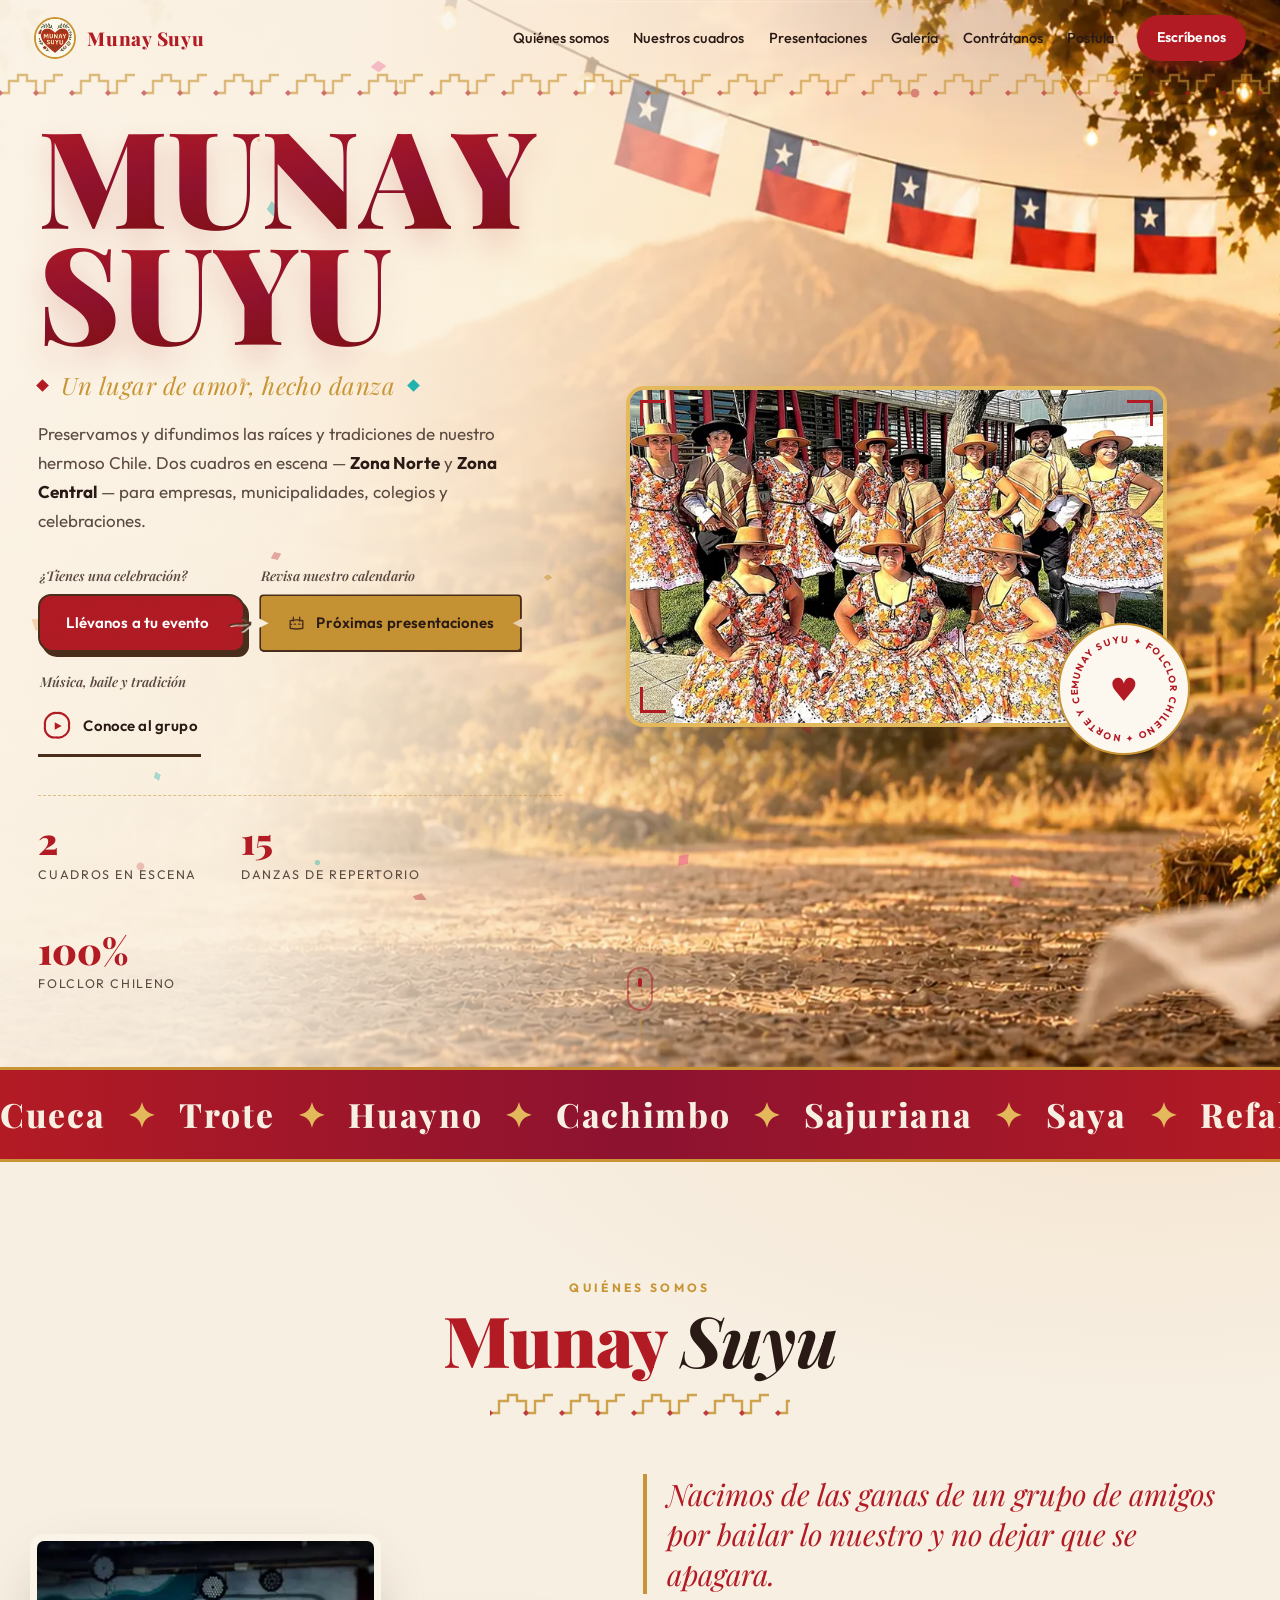
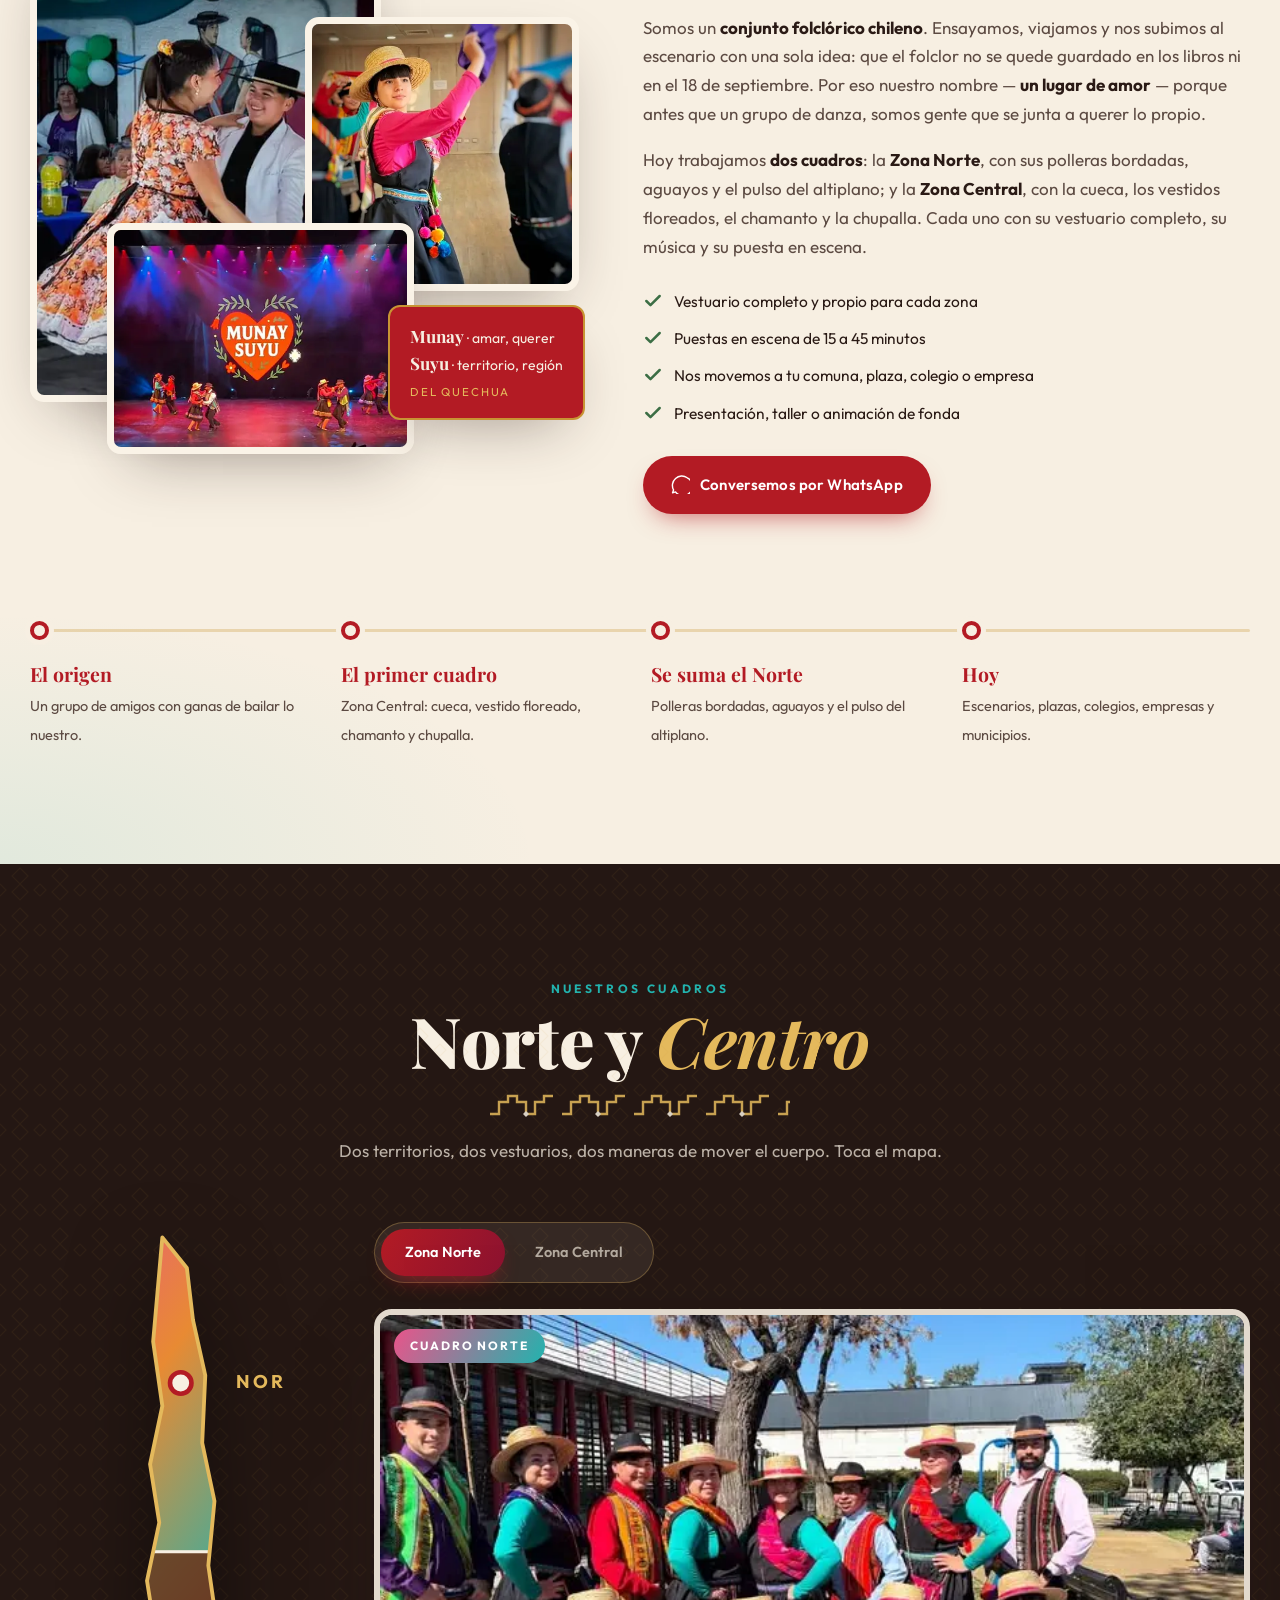
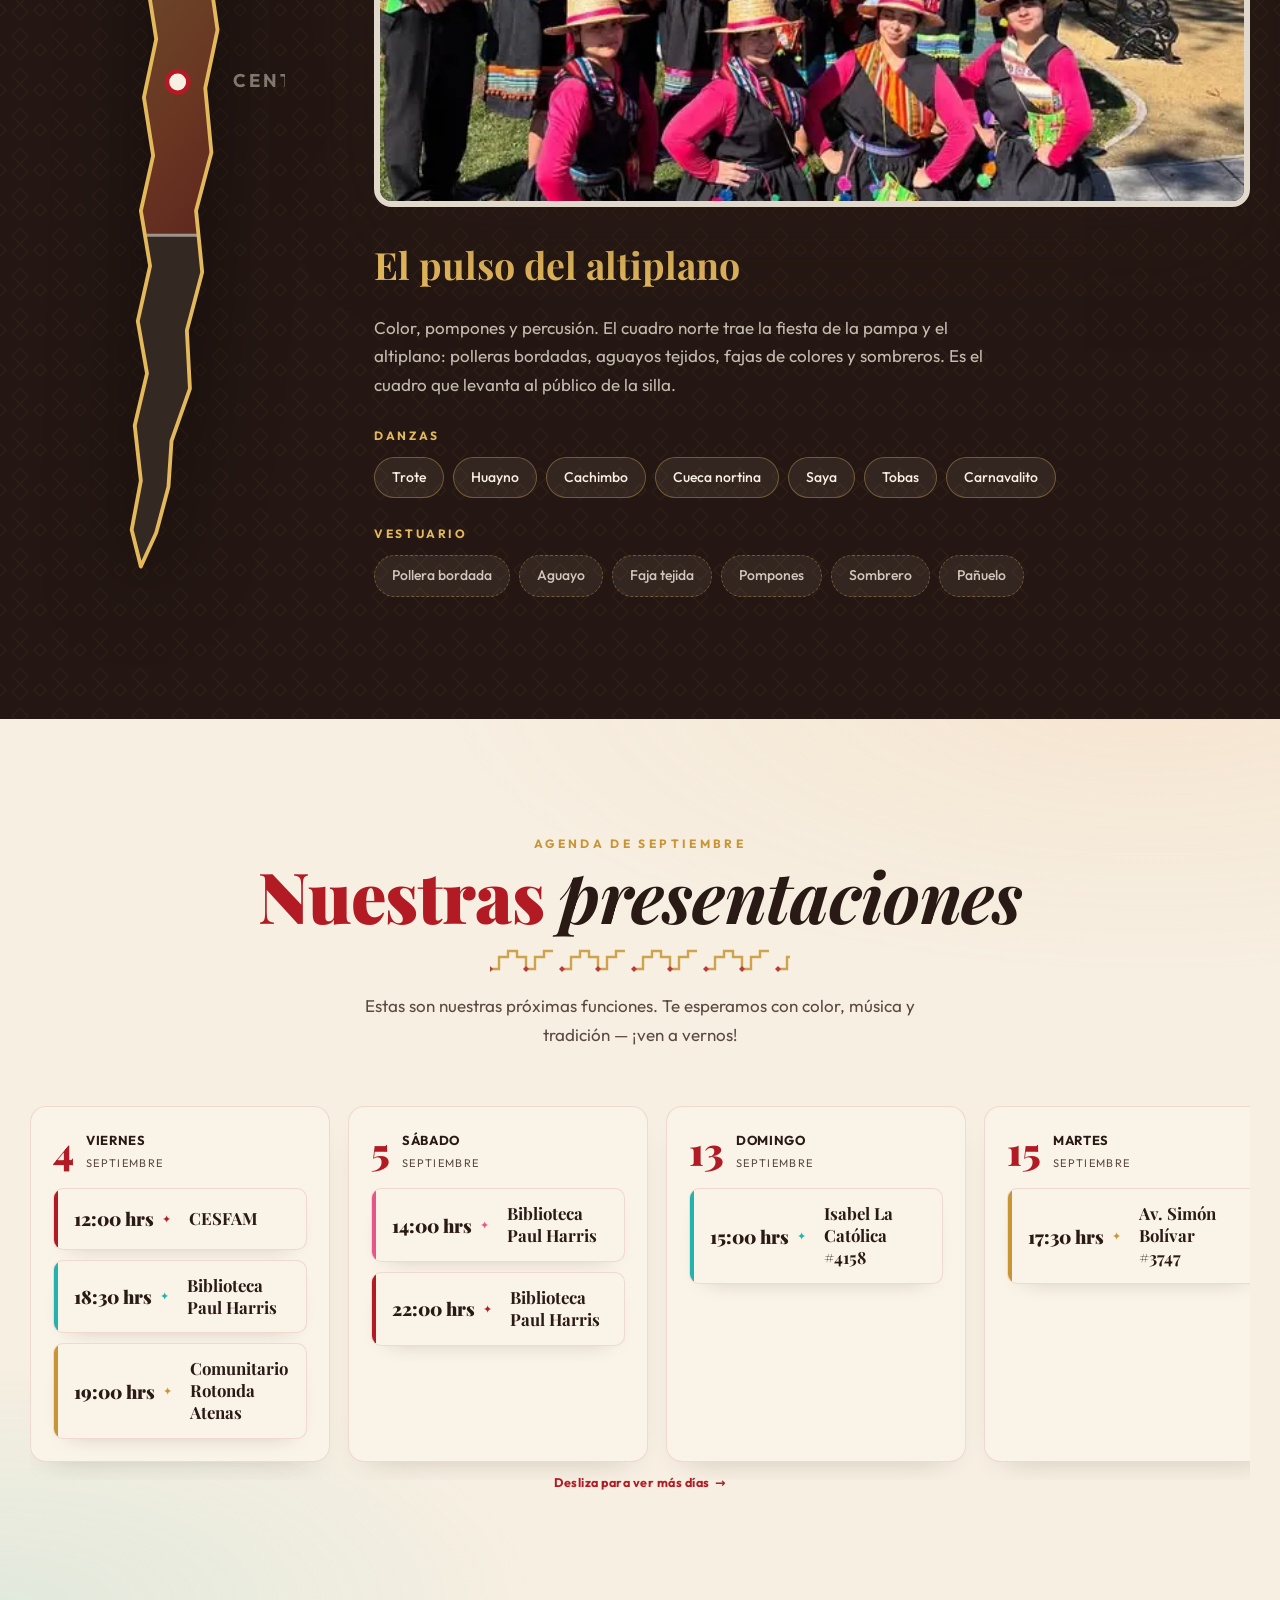
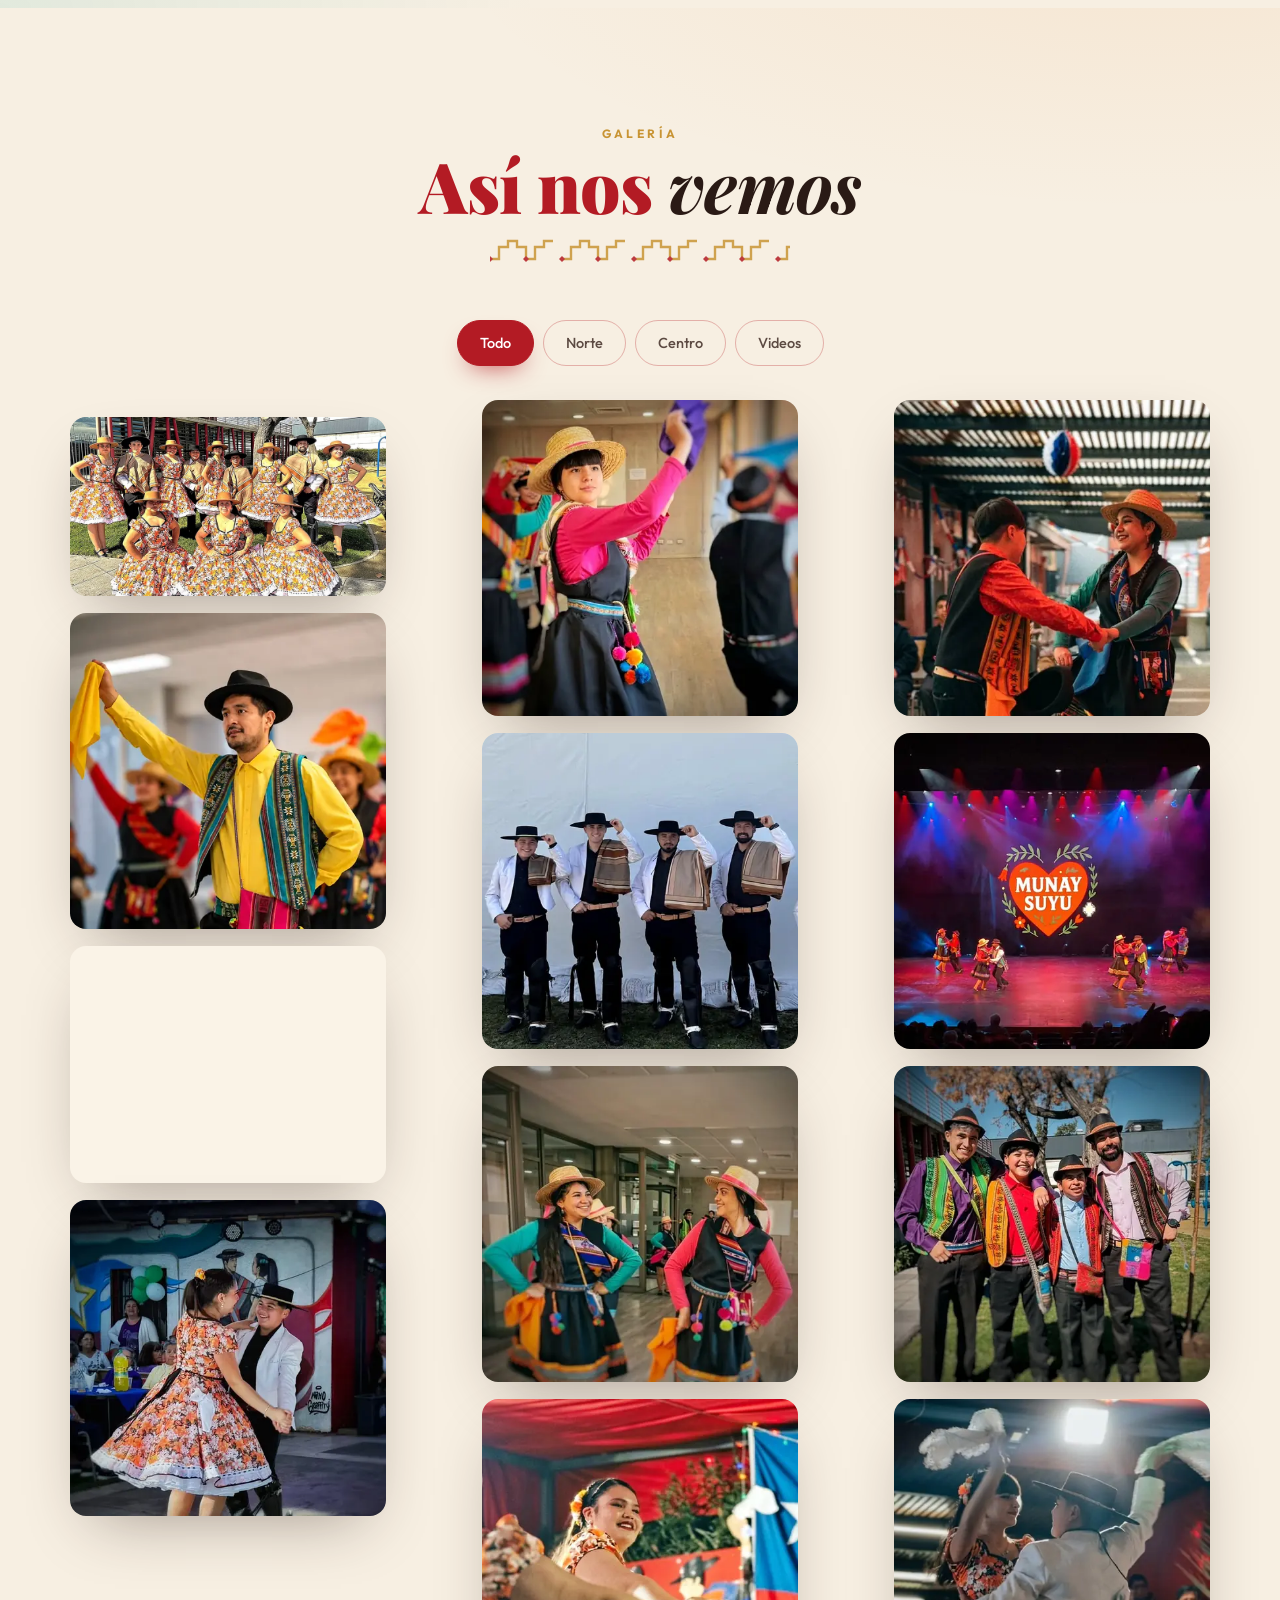
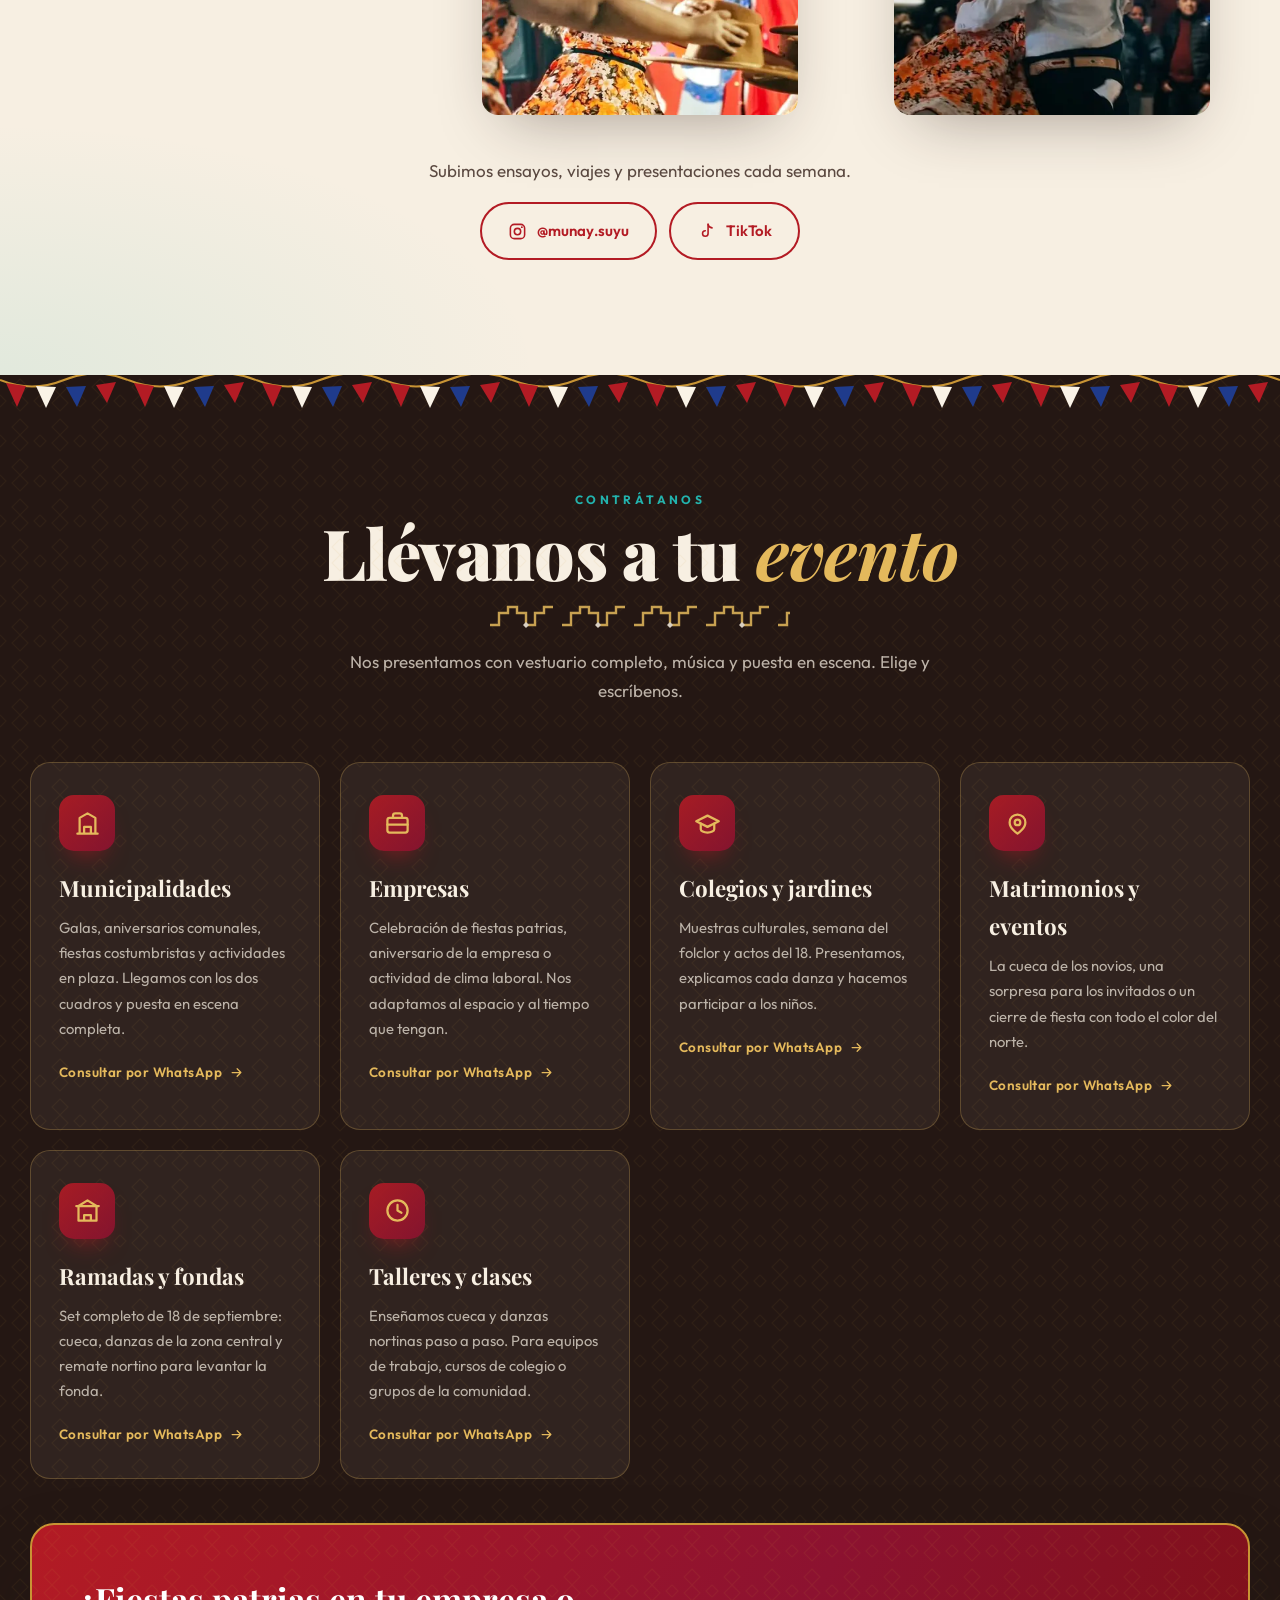
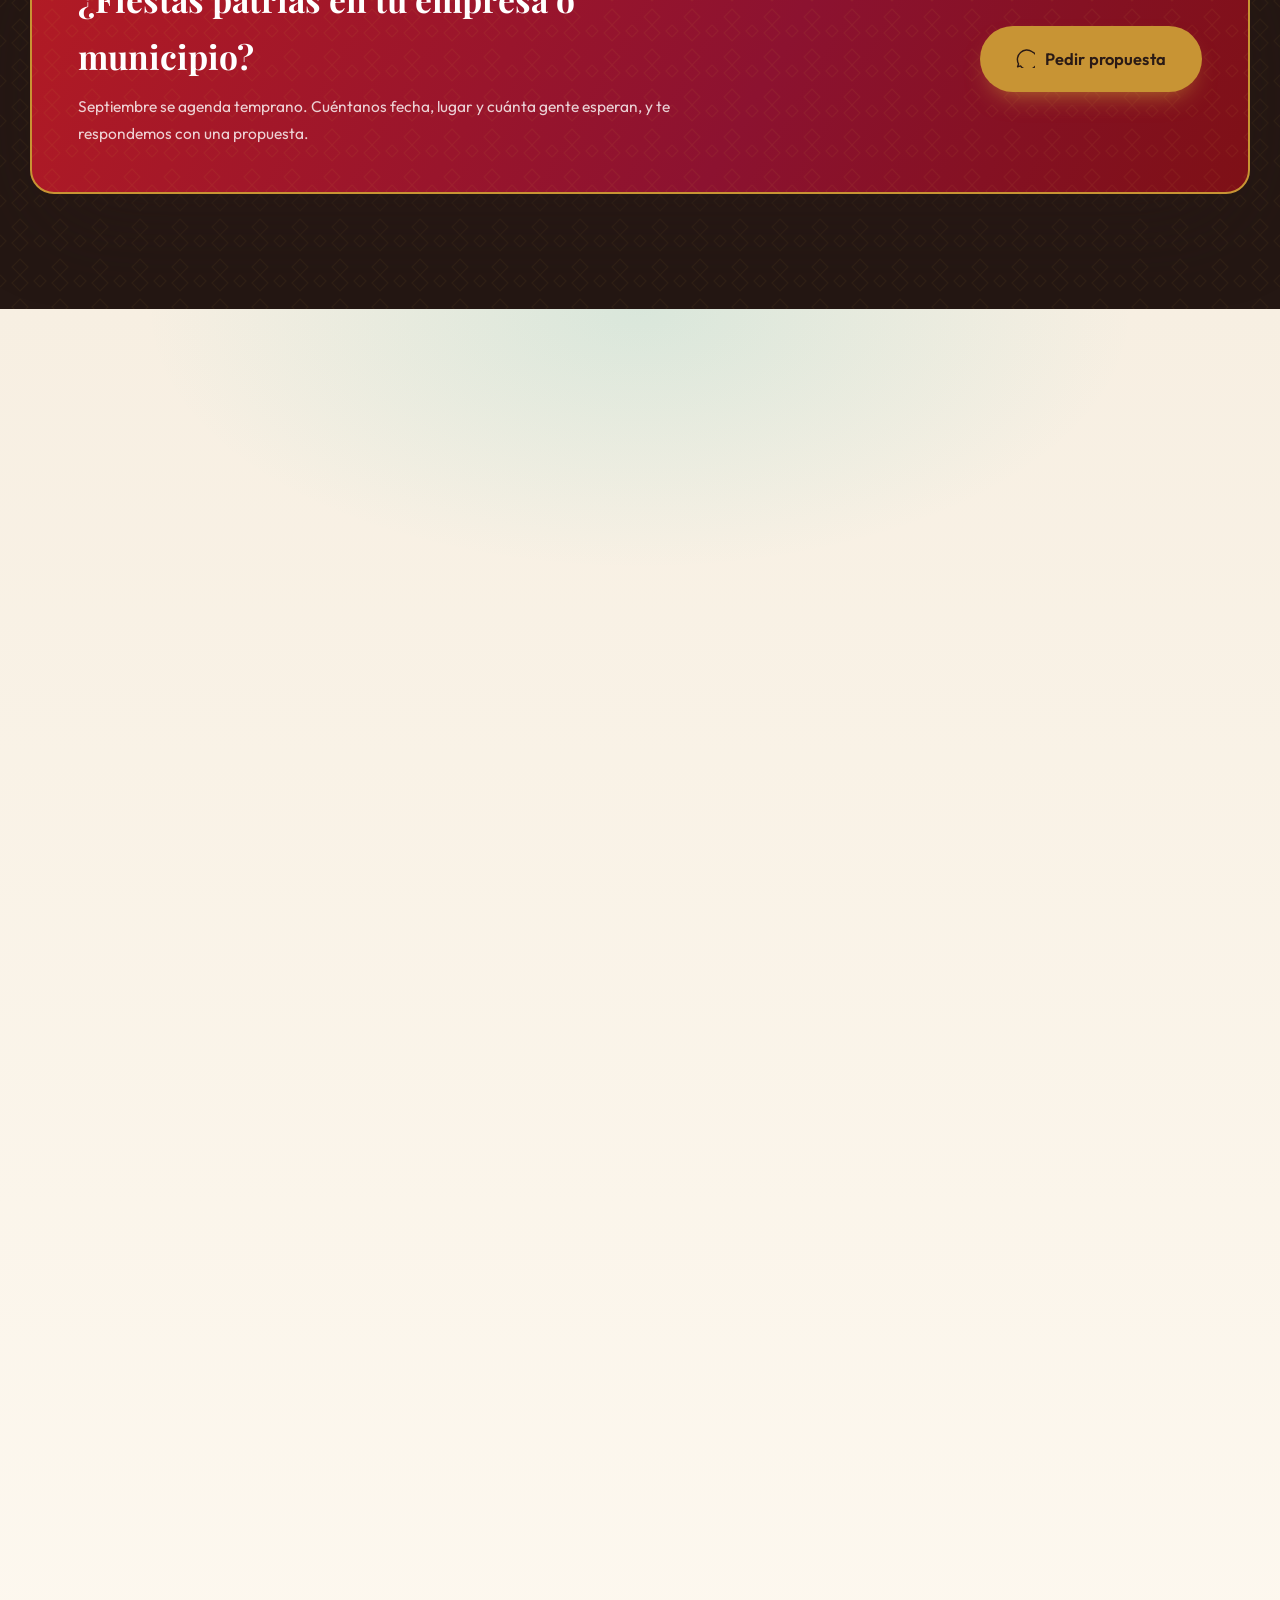
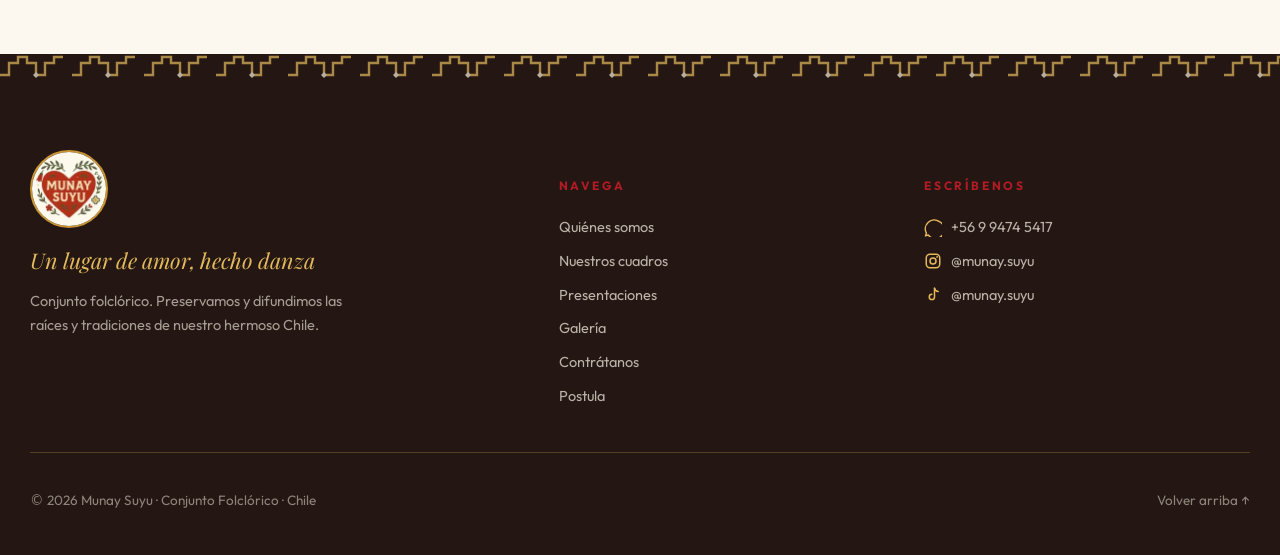
==== commit 29458c3c: "Agrega pista "Desliza para ver más días" bajo el calendario Texto pequeño pero claro (rojo, en negri" ====
--- a/index.html
+++ b/index.html
@@ -346,6 +346,7 @@
     </header>
 
     <div class="presentaciones" id="presentacionesGrid"></div>
+    <p class="presentaciones__pista">Desliza para ver más días <span aria-hidden="true">→</span></p>
   </div>
 </section>
 
--- a/css/estilo.css
+++ b/css/estilo.css
@@ -295,13 +295,15 @@
 .hero{
   position:relative; min-height:100svh; padding:calc(var(--nav-h) + 40px) 0 70px;
   display:flex; align-items:center; overflow:hidden;
-  background:
+  background-color:var(--crema-2);
+  background-image:
     linear-gradient(100deg,
       rgba(250,243,231,.95) 0%, rgba(250,243,231,.88) 26%,
       rgba(250,243,231,.55) 46%, rgba(250,243,231,.16) 62%, rgba(250,243,231,0) 74%),
     url("../assets/img/hero-fonda-1920.webp");
-  background-size:100% 100%, cover;
-  background-position:0 0, 64% 38%;
+  /* contain: se ve la foto completa, tal como es — nada se recorta */
+  background-size:100% 100%, contain;
+  background-position:0 0, center center;
   background-repeat:no-repeat, no-repeat;
 }
 @media (min-width:1921px){
@@ -311,18 +313,28 @@
       rgba(250,243,231,.55) 46%, rgba(250,243,231,.16) 62%, rgba(250,243,231,0) 74%),
     url("../assets/img/hero-fonda-2600.webp"); }
 }
+@media (max-width:1300px) and (min-width:901px){
+  /* zona angosta: el texto se apretuja contra la foto y el bloque crece
+     mucho más alto que ancho — "contain" dejaría franjas vacías feas acá,
+     así que se recorta como en el teléfono en vez de dejar esa foto chica. */
+  .hero{ background-size:100% 100%, cover; background-position:0 0, 62% 36%; }
+}
 @media (max-width:900px){
-  .hero{ background-image:
+  .hero{ background-size:100% 100%, cover; background-position:0 0, 64% 36%; background-image:
     linear-gradient(100deg,
       rgba(250,243,231,.95) 0%, rgba(250,243,231,.88) 26%,
       rgba(250,243,231,.55) 46%, rgba(250,243,231,.16) 62%, rgba(250,243,231,0) 74%),
     url("../assets/img/hero-fonda-1280.webp"); }
 }
 @media (max-width:640px){
-  /* en una columna el texto ocupa todo el alto: capa pareja, no direccional */
-  .hero{ background-position:0 0, 72% 30%; background-image:
-    linear-gradient(rgba(250,243,231,.93), rgba(250,243,231,.93)),
+  /* en el teléfono, una sola columna, conviene que la foto llene todo el
+     alto en vez de dejar franjas vacías arriba/abajo — vuelve a "cover". */
+  .hero{ background-size:100% 100%, cover; background-position:0 0, 72% 26%; background-image:
+    linear-gradient(180deg, rgba(250,243,231,.4) 0%, rgba(250,243,231,.32) 45%, rgba(250,243,231,.5) 100%),
     url("../assets/img/hero-fonda-640.webp"); }
+  .hero__titulo b{ text-shadow:0 2px 18px rgba(250,243,231,.9), 0 14px 30px rgba(179,27,36,.18); }
+  .hero__lema p{ text-shadow:0 1px 10px rgba(250,243,231,.95); }
+  .hero__bajada{ text-shadow:0 1px 8px rgba(250,243,231,.85); }
 }
 .hero__guarda{ position:absolute; left:0; right:0; height:26px; background-image:var(--guarda-oro); background-repeat:repeat-x; opacity:.6; z-index:2; }
 .hero__guarda--sup{ top:calc(var(--nav-h) - 4px); }
@@ -370,11 +382,13 @@
 .hero__datos span{ font-size:12.5px; letter-spacing:.13em; text-transform:uppercase; color:var(--tinta-2); }
 
 /* foto del hero */
-.hero__foto{ position:relative; perspective:1100px; }
+/* un poco más chica y corrida hacia adentro: deja ver el fondo a la derecha */
+.hero__foto{ position:relative; perspective:1100px; max-width:88%; justify-self:start; }
 .marco{
   position:relative; border-radius:var(--radio); overflow:hidden;
-  border:3px solid var(--oro-cl);
-  box-shadow:var(--sombra-alta);
+  border:4px solid var(--oro-cl);
+  /* doble borde simple, rojo y mostaza — un guiño dieciochero */
+  box-shadow:var(--sombra-alta), inset 0 0 0 3px var(--rojo);
   transform-style:preserve-3d; transition:transform .18s ease-out;
   opacity:0; animation:entraFoto 1.1s .55s cubic-bezier(.2,.9,.25,1) forwards;
 }
@@ -511,39 +525,60 @@
 /* ═══════════════════════════════════════════════════════════
    PRESENTACIONES
    ═══════════════════════════════════════════════════════════ */
-.presentaciones{ display:flex; flex-direction:column; }
+/* los días van uno al lado del otro — para ver los siguientes se
+   desplaza al costado; dentro de cada día, las funciones van hacia
+   abajo (ver .presentaciones__tarjetas más abajo). */
+.presentaciones{
+  display:flex; gap:18px; align-items:stretch;
+  overflow-x:auto; overflow-y:hidden; scroll-snap-type:x proximity;
+  padding-bottom:18px; margin-bottom:-18px;
+  -webkit-overflow-scrolling:touch;
+}
 .presentaciones__grupo{
-  display:grid; grid-template-columns:112px 1fr; gap:26px; align-items:start;
-  padding:26px 0;
-}
-.presentaciones__grupo:first-child{ padding-top:0; }
-.presentaciones__grupo + .presentaciones__grupo{ border-top:1px dashed rgba(179,27,36,.2); }
-.presentaciones__fecha{ display:flex; align-items:center; gap:12px; position:sticky; top:calc(var(--nav-h) + 24px); }
-.presentaciones__dia{ font-family:var(--display); font-size:2.7rem; font-weight:900; line-height:1; color:var(--rojo); }
+  flex:0 0 auto; width:min(78vw,300px); scroll-snap-align:start;
+  display:flex; flex-direction:column; gap:16px;
+  padding:22px; border-radius:16px;
+  background:var(--papel); border:1px solid rgba(179,27,36,.12);
+  box-shadow:0 14px 30px -22px rgba(42,26,21,.3);
+}
+.presentaciones__fecha{ display:flex; align-items:center; gap:12px; flex:none; }
+.presentaciones__dia{ font-family:var(--display); font-size:2.4rem; font-weight:900; line-height:1; color:var(--rojo); }
 .presentaciones__fecha div{ display:grid; }
 .presentaciones__fecha strong{ font-size:13px; font-weight:700; letter-spacing:.05em; text-transform:uppercase; color:var(--tinta); }
 .presentaciones__fecha small{ margin-top:3px; font-size:11px; letter-spacing:.12em; text-transform:uppercase; color:var(--tinta-2); }
-.presentaciones__tarjetas{ display:grid; grid-template-columns:repeat(auto-fill,minmax(228px,1fr)); gap:14px; }
+/* pista de scroll horizontal, delgada y a tono */
+.presentaciones::-webkit-scrollbar{ height:8px; }
+.presentaciones::-webkit-scrollbar-track{ background:rgba(179,27,36,.08); border-radius:99px; }
+.presentaciones::-webkit-scrollbar-thumb{ background:var(--oro); border-radius:99px; }
+.presentaciones__pista{
+  margin:10px 0 0; text-align:center;
+  font-size:12.5px; font-weight:700; letter-spacing:.04em; color:var(--rojo);
+}
+.presentaciones__pista span{ display:inline-block; margin-left:3px; animation:pistaFlecha 1.6s ease-in-out infinite; }
+@keyframes pistaFlecha{ 0%,100%{ transform:translateX(0); } 50%{ transform:translateX(4px); } }
+/* lista vertical: una función por fila, no una grilla que obliga a
+   desplazarse de lado — así el espacio se aprovecha mejor. */
+.presentaciones__tarjetas{ display:flex; flex-direction:column; gap:10px; }
 
 .func{
-  position:relative; padding:20px 20px 18px; border-radius:14px; overflow:hidden;
+  position:relative; display:flex; align-items:center; gap:18px;
+  padding:14px 20px; border-radius:10px; overflow:hidden;
   background:var(--papel); border:1px solid rgba(179,27,36,.12);
-  box-shadow:0 14px 30px -18px rgba(42,26,21,.35);
-  transition:transform .35s cubic-bezier(.2,.9,.25,1), box-shadow .35s, border-color .35s;
-}
-.func:hover{ transform:translateY(-5px); box-shadow:0 20px 40px -18px rgba(42,26,21,.42); border-color:rgba(179,27,36,.3); }
-.func::before{ content:""; position:absolute; left:0; right:0; top:0; height:4px; background:var(--rojo); }
+  box-shadow:0 10px 24px -18px rgba(42,26,21,.32);
+  transition:transform .3s cubic-bezier(.2,.9,.25,1), box-shadow .3s, border-color .3s;
+}
+.func:hover{ transform:translateX(6px); box-shadow:0 14px 30px -18px rgba(42,26,21,.4); border-color:rgba(179,27,36,.3); }
+.func::before{ content:""; position:absolute; left:0; top:0; bottom:0; width:4px; background:var(--rojo); }
 .func--turquesa::before{ background:var(--turquesa); }
 .func--oro::before{ background:var(--oro); }
 .func--rosa::before{ background:var(--rosa); }
-.func__top{ display:flex; align-items:center; justify-content:space-between; margin-bottom:10px; }
-.func__hora{ font-family:var(--display); font-size:1.3rem; font-weight:900; color:var(--tinta); }
-.func__ico{ color:var(--rojo); font-size:13px; }
+.func__top{ display:flex; align-items:center; gap:8px; flex:0 0 92px; }
+.func__hora{ font-family:var(--display); font-size:1.15rem; font-weight:900; color:var(--tinta); white-space:nowrap; }
+.func__ico{ color:var(--rojo); font-size:11px; }
 .func--turquesa .func__ico{ color:var(--turquesa); }
 .func--oro .func__ico{ color:var(--oro); }
 .func--rosa .func__ico{ color:var(--rosa); }
-.func h3{ margin:0; font-family:var(--display); font-size:1.05rem; font-weight:700; line-height:1.32; color:var(--tinta); }
-.func__tag{ display:inline-block; margin-top:10px; font-size:10px; font-weight:700; letter-spacing:.1em; text-transform:uppercase; color:var(--tinta-2); }
+.func h3{ flex:1; margin:0; font-family:var(--display); font-size:1.05rem; font-weight:700; line-height:1.3; color:var(--tinta); }
 
 /* ═══════════════════════════════════════════════════════════
    GALERÍA
@@ -824,10 +859,12 @@
   .zona-panel{ grid-column:1 / -1; grid-row:2; }
   .zona-panel__foto{ border-width:4px; }
 
-  /* ── PRESENTACIONES: la fecha pasa arriba de sus tarjetas ── */
-  .presentaciones__grupo{ grid-template-columns:1fr; gap:12px; }
-  .presentaciones__fecha{ position:relative; top:auto; }
-  .presentaciones__tarjetas{ grid-template-columns:repeat(auto-fill,minmax(160px,1fr)); }
+  /* ── PRESENTACIONES: tarjetas de día más angostas en el teléfono ── */
+  .presentaciones__grupo{ width:min(84vw,260px); padding:18px; }
+  .func{ padding:12px 14px; gap:12px; }
+  .func__top{ flex-basis:70px; }
+  .func__hora{ font-size:1rem; }
+  .func h3{ font-size:.95rem; }
 
   /* ── GALERÍA: una columna a ancho completo y textos siempre visibles ── */
   /* en una sola columna el multicolumna no aporta y deja aire a los lados */
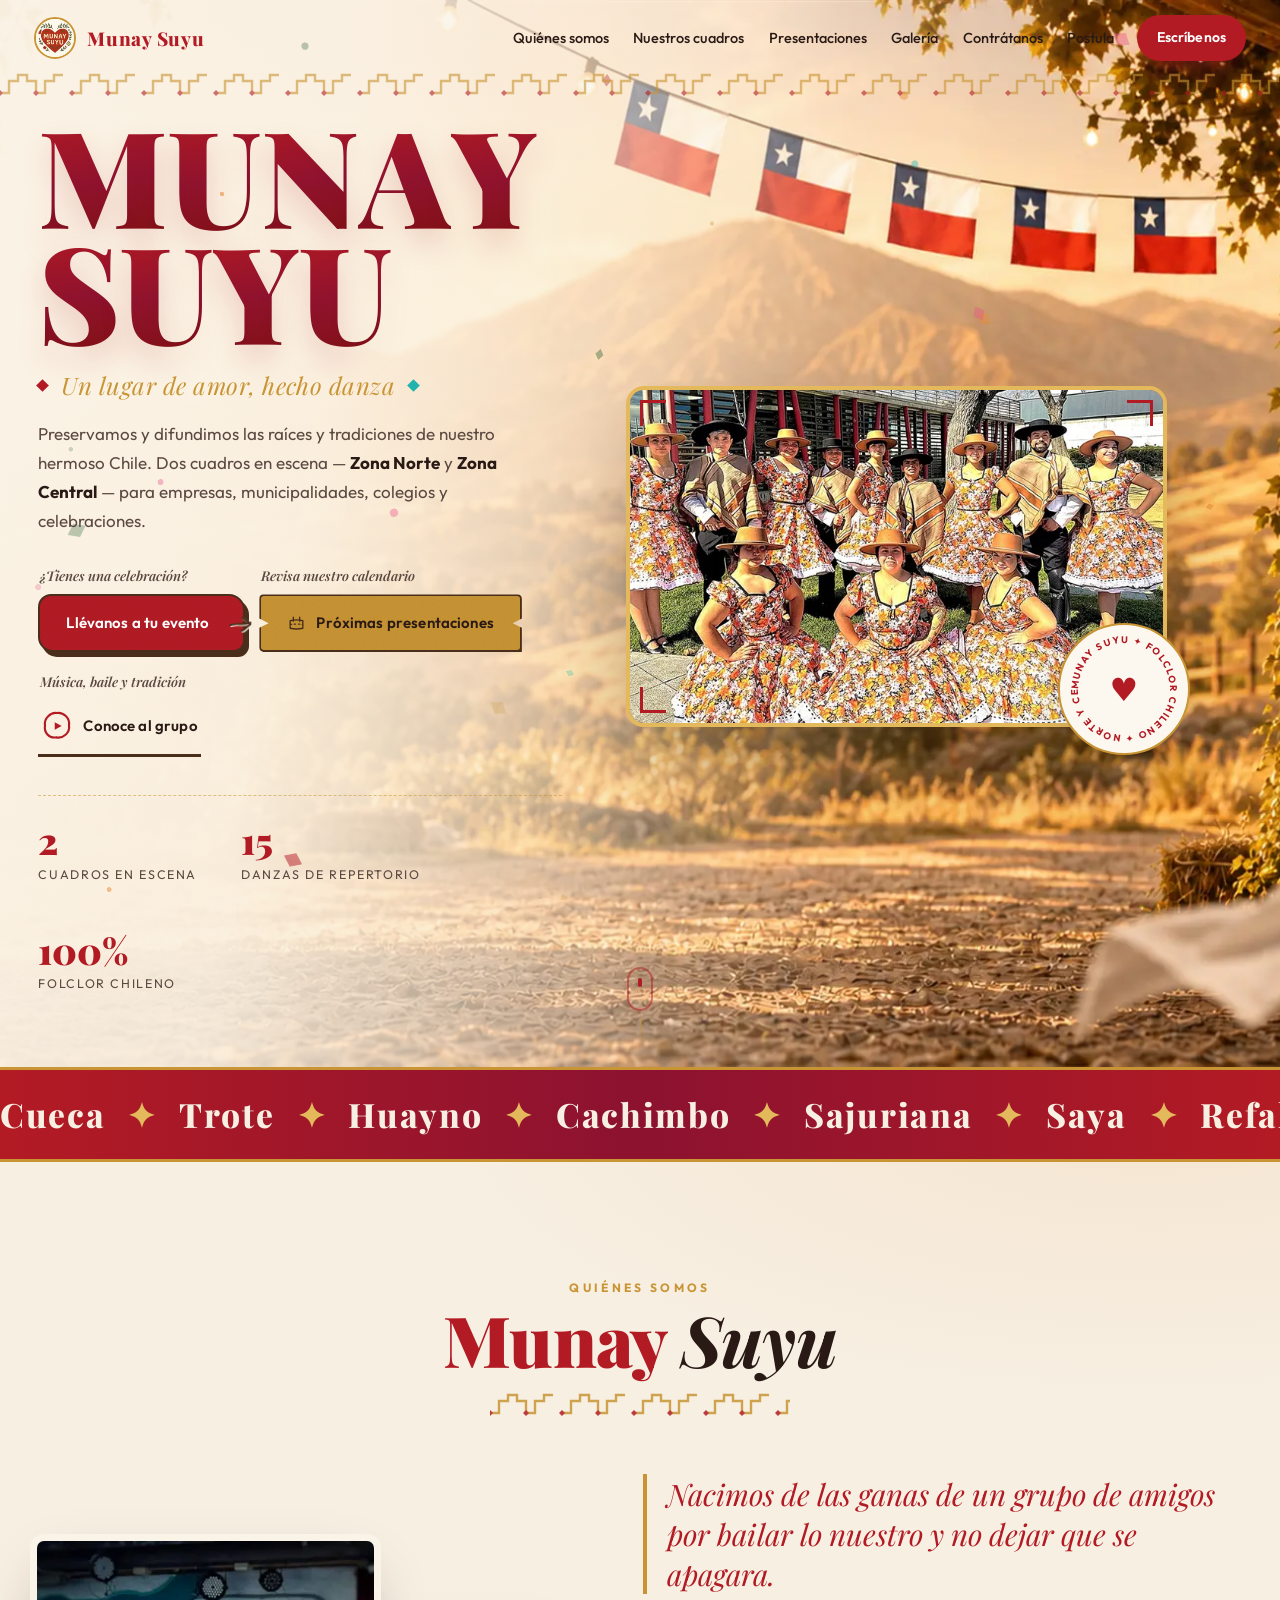
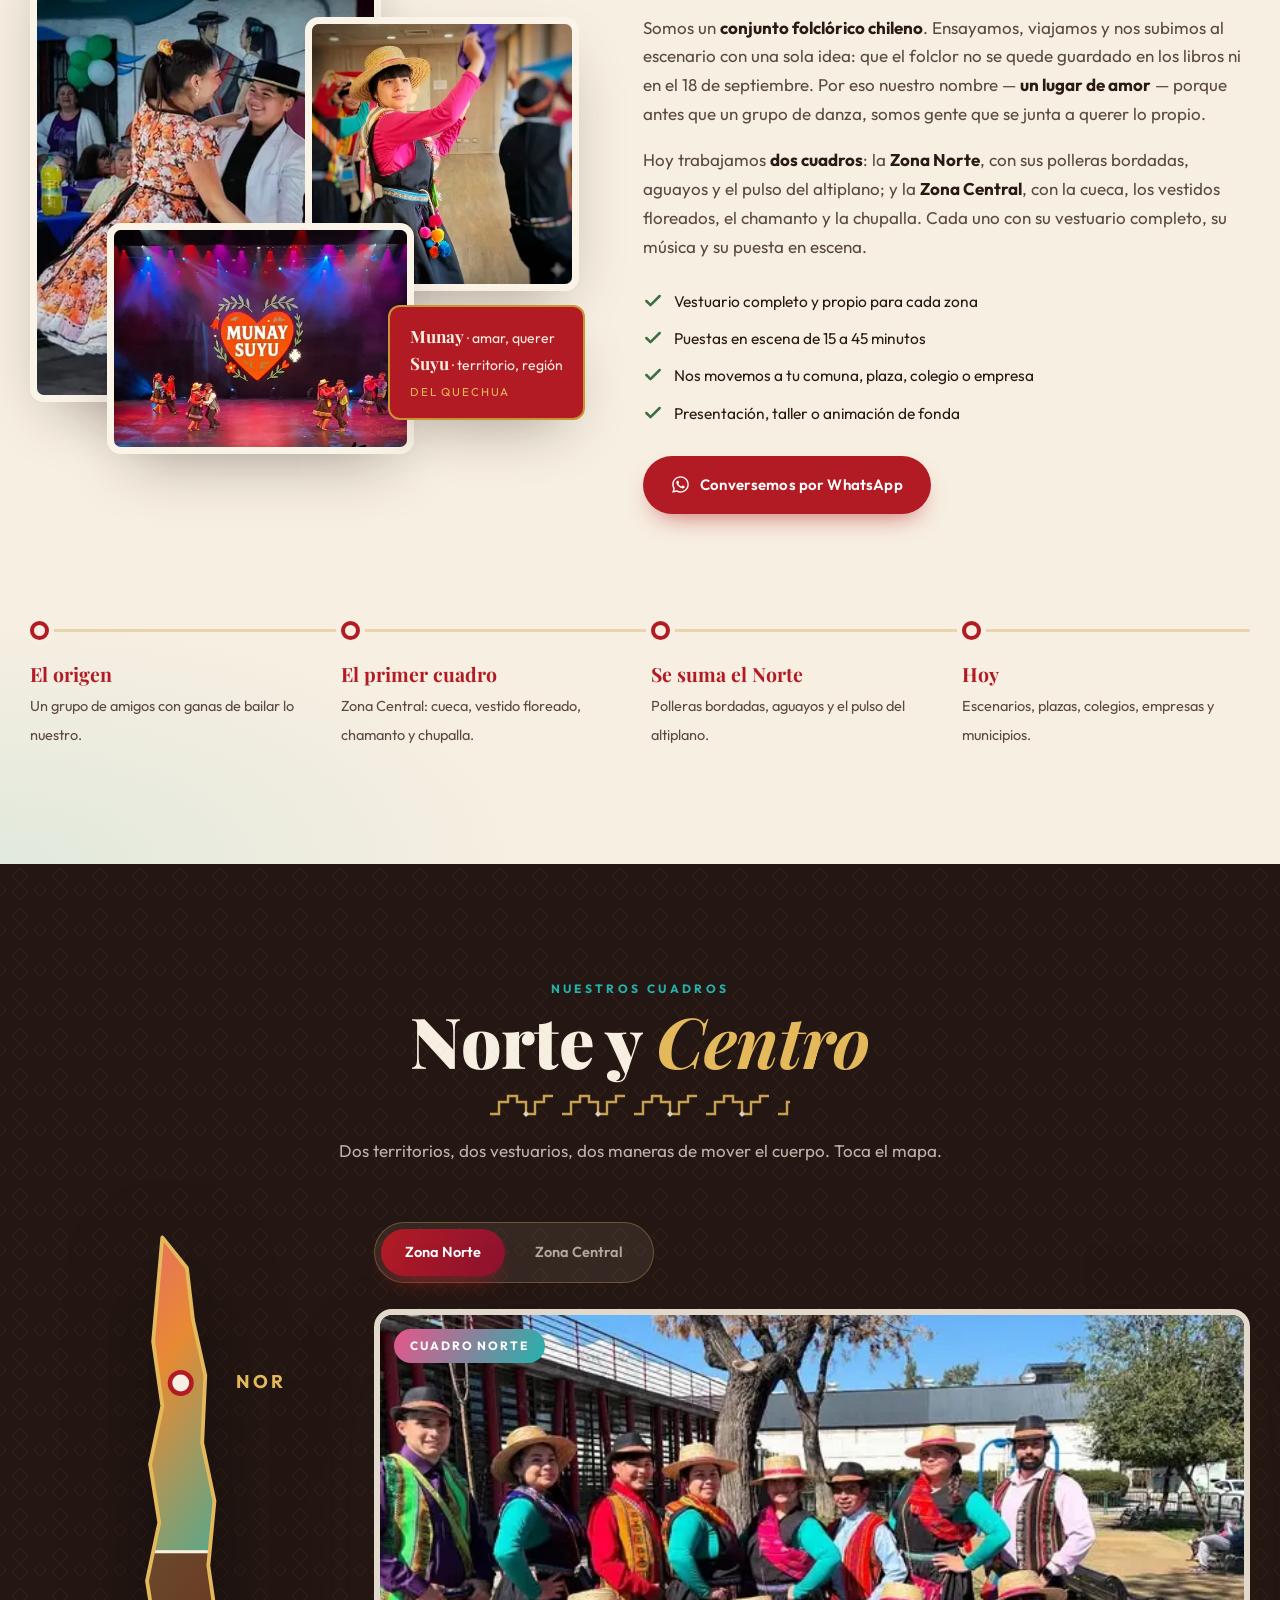
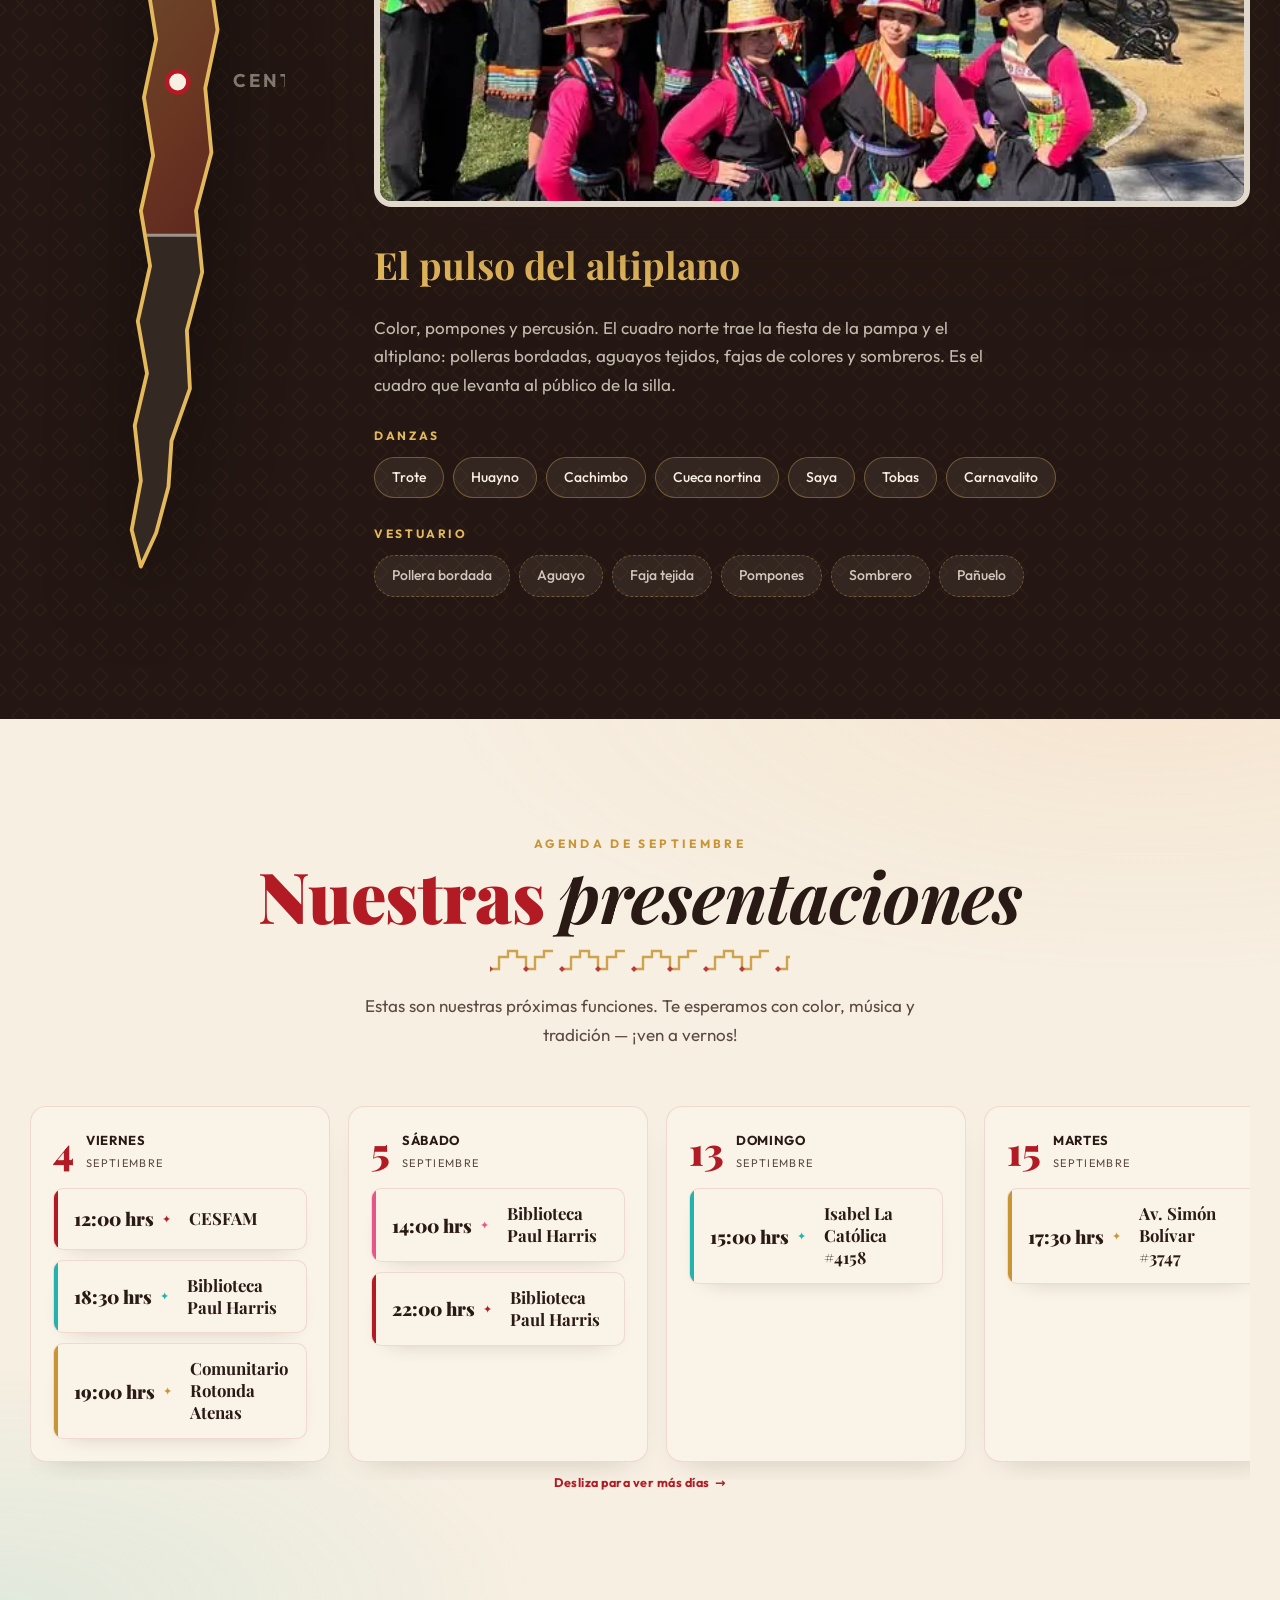
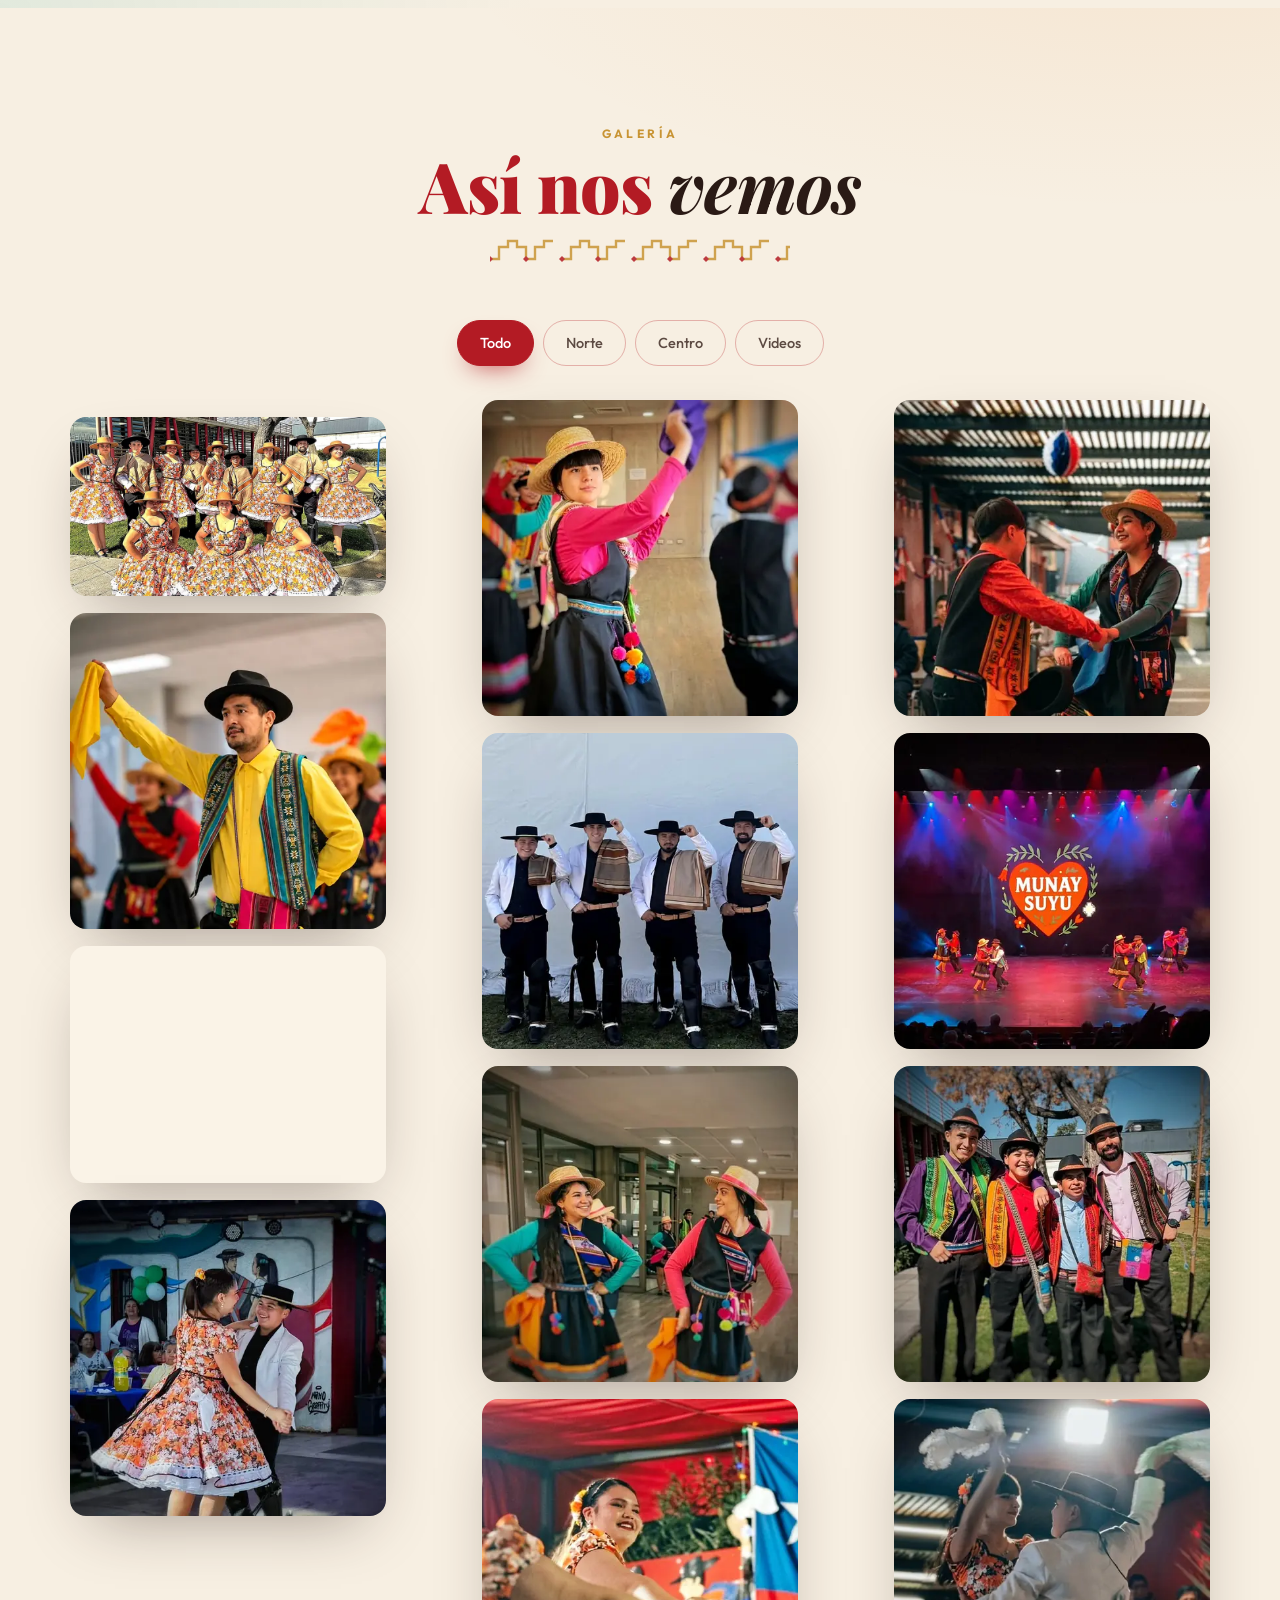
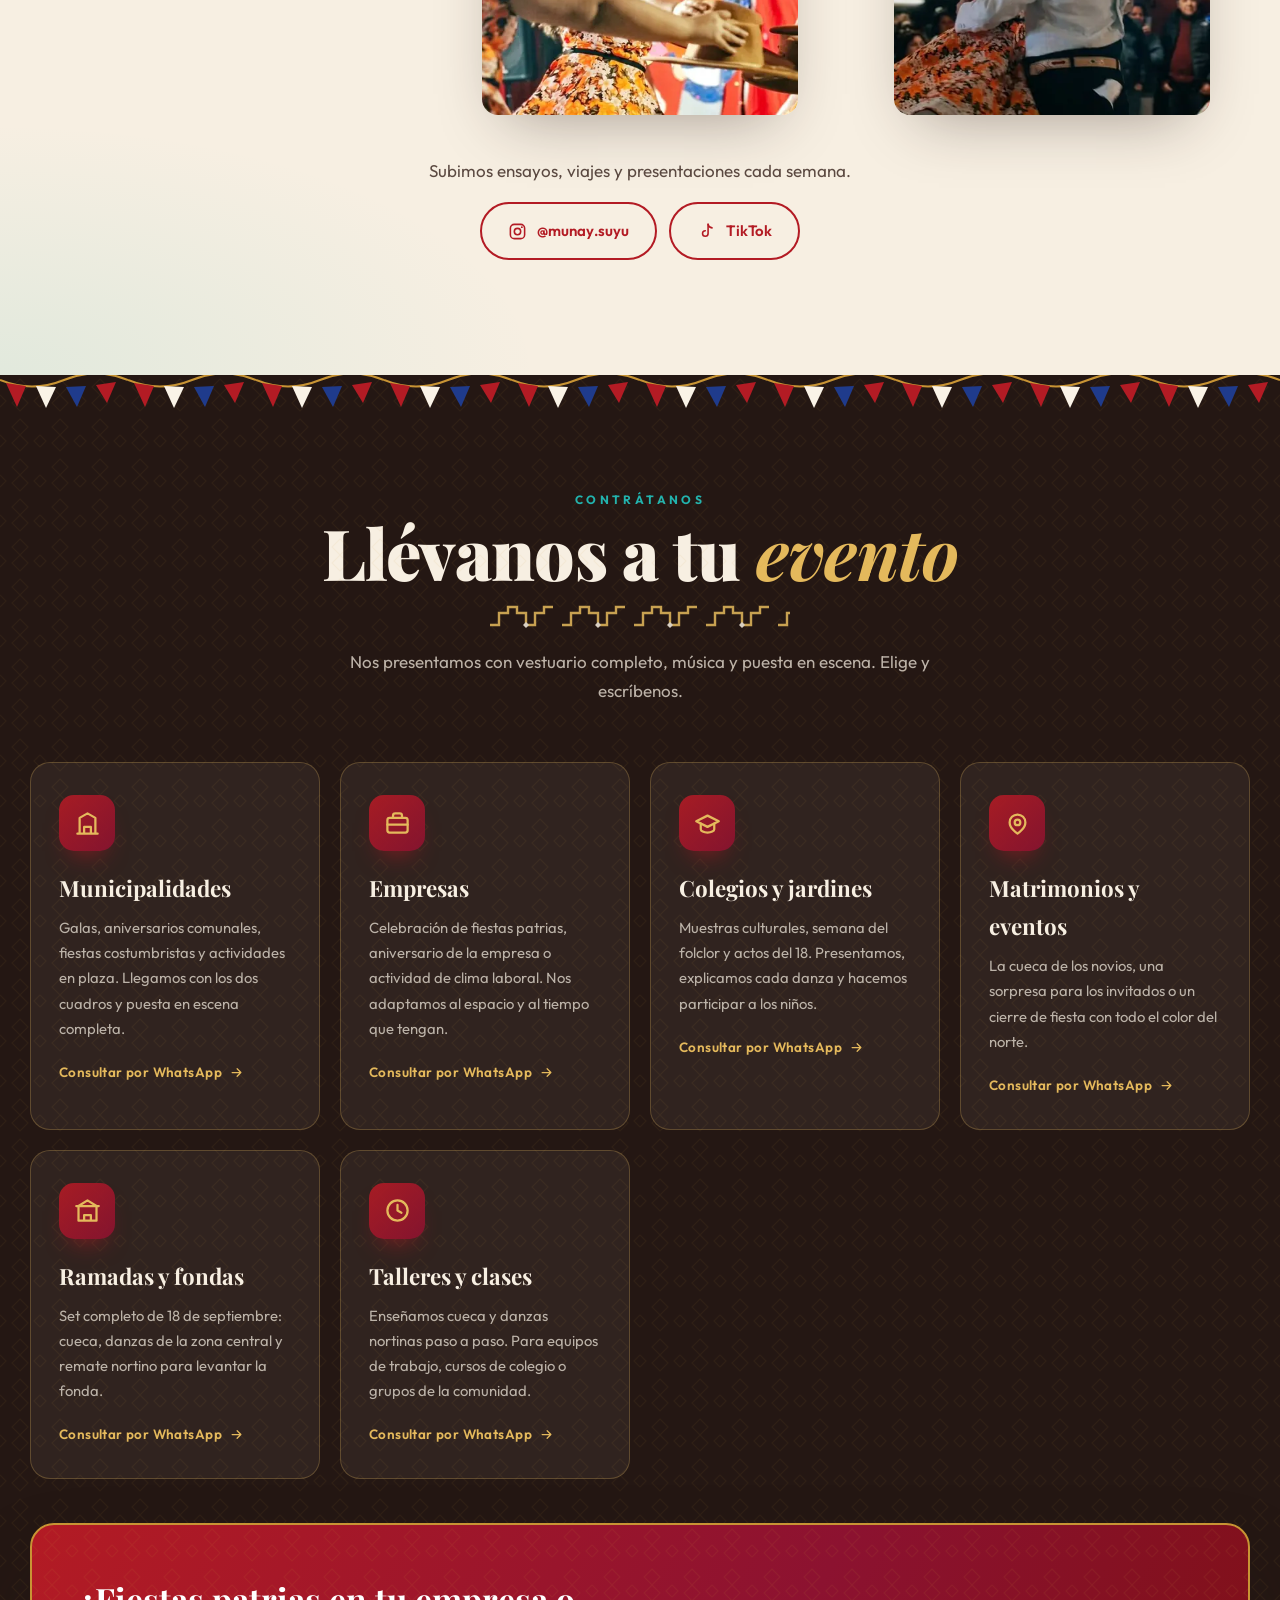
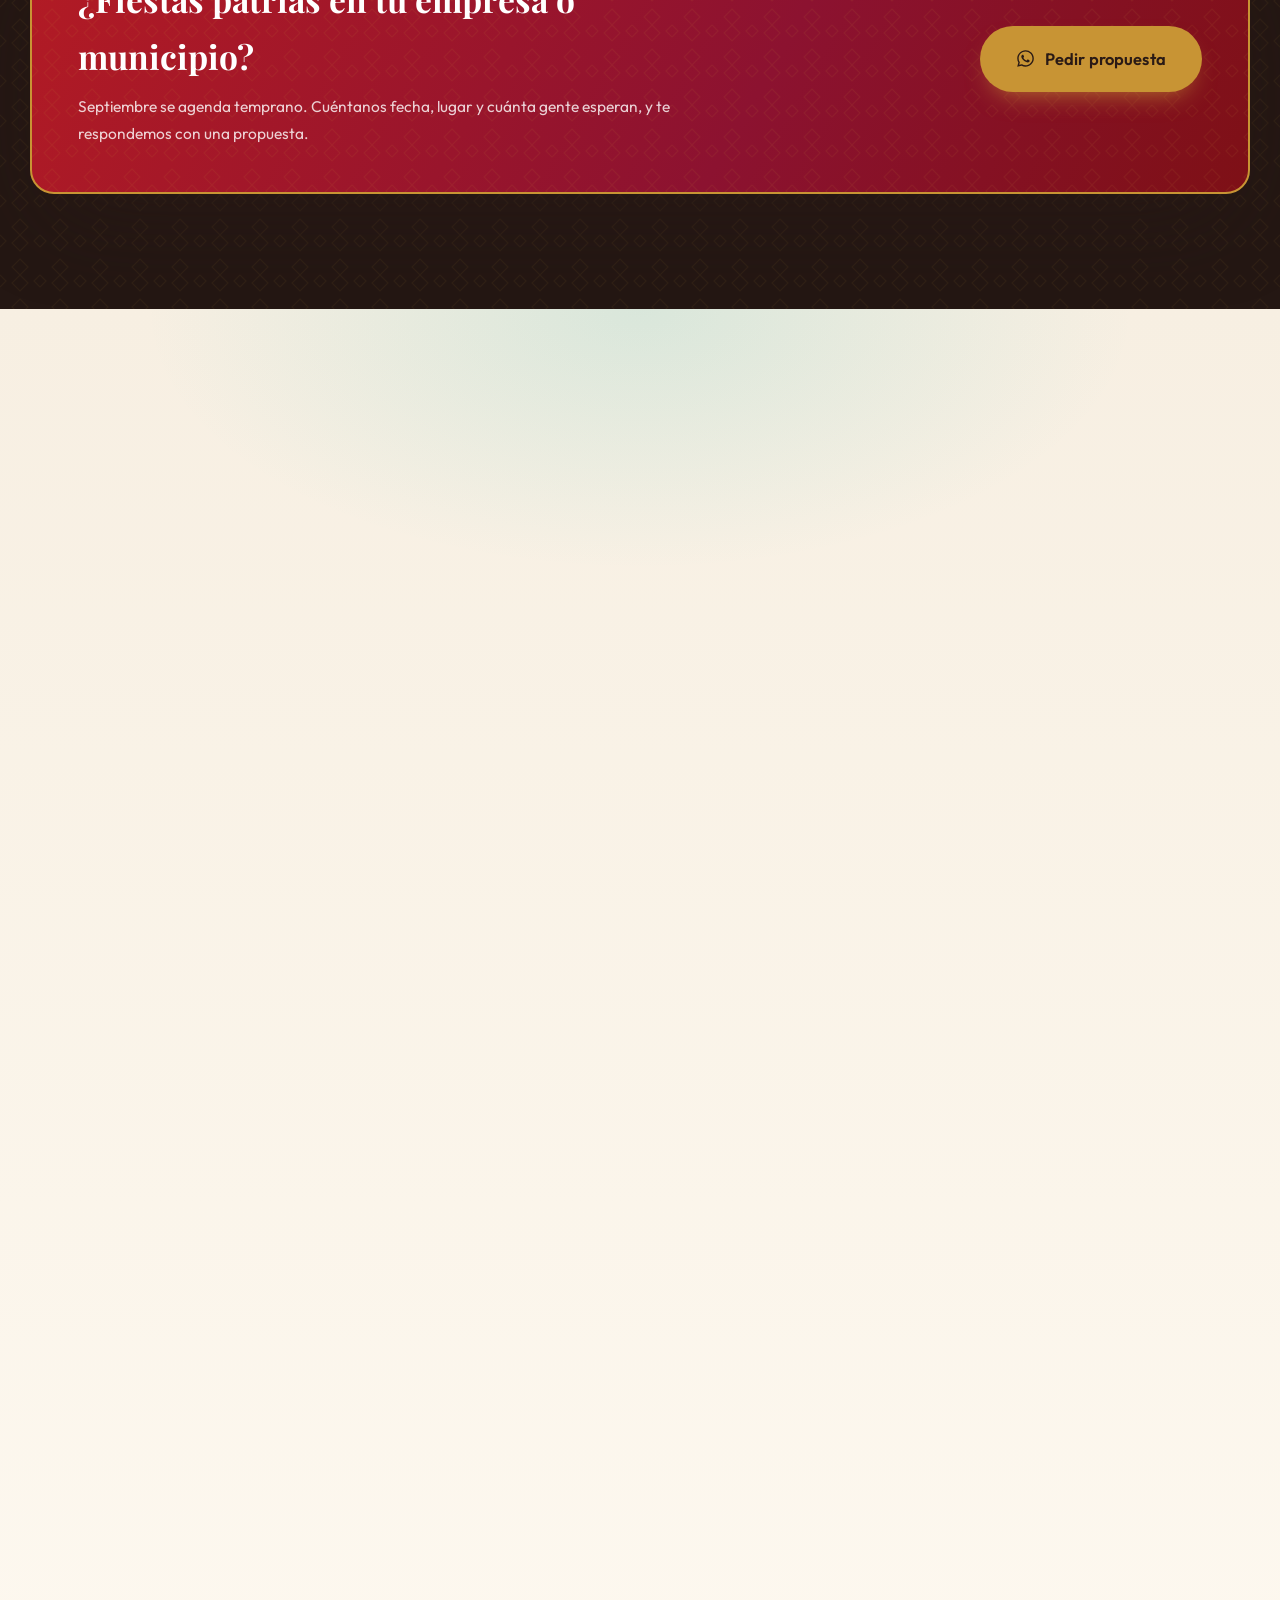
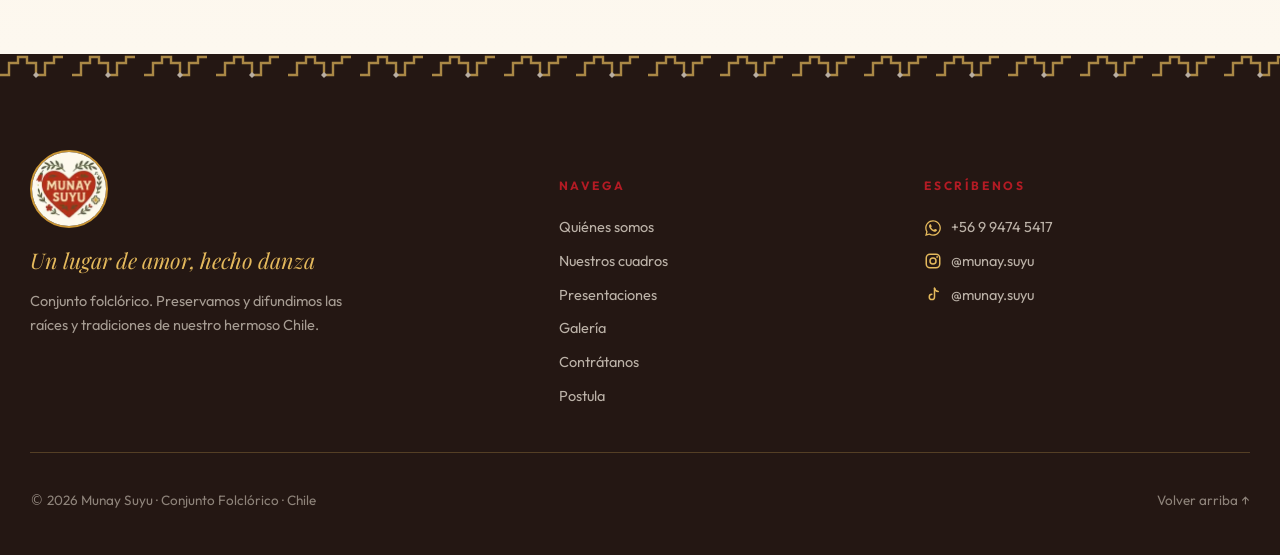
==== commit abfc5289: "Usa el logo oficial de WhatsApp en todos los botones y enlaces El ícono anterior era un contorno de " ====
--- a/index.html
+++ b/index.html
@@ -216,7 +216,7 @@
         </ul>
 
         <a class="btn btn--rojo" href="#contacto" data-animar data-wa>
-          <svg viewBox="0 0 24 24" class="ico-wa"><path d="M20.5 3.5A11.9 11.9 0 0 0 3.2 18.9L2 22.5l3.7-1.2A11.9 11.9 0 1 0 20.5 3.5z"/></svg>
+          <svg viewBox="0 0 448 512" class="ico-wa" aria-hidden="true"><path d="M380.9 97.1C339 55.1 283.2 32 223.9 32c-122.4 0-222 99.6-222 222 0 39.1 10.2 77.3 29.6 111L0 480l117.7-30.9c32.4 17.7 68.9 27 106.1 27h.1c122.3 0 224.1-99.6 224.1-222 0-59.3-25.2-115-67.1-157zm-157 341.6c-33.2 0-65.7-8.9-94-25.7l-6.7-4-69.8 18.3L72 359.2l-4.4-7c-18.5-29.4-28.2-63.3-28.2-98.2 0-101.7 82.8-184.5 184.6-184.5 49.3 0 95.6 19.2 130.4 54.1 34.8 34.9 56.2 81.2 56.1 130.5 0 101.8-84.9 184.6-186.6 184.6zm101.2-138.2c-5.5-2.8-32.8-16.2-37.9-18-5.1-1.9-8.8-2.8-12.5 2.8-3.7 5.6-14.3 18-17.6 21.8-3.2 3.7-6.5 4.2-12 1.4-32.6-16.3-54-29.1-75.5-66-5.7-9.8 5.7-9.1 16.3-30.3 1.8-3.7.9-6.9-.5-9.7-1.4-2.8-12.5-30.1-17.1-41.2-4.5-10.8-9.1-9.3-12.5-9.5-3.2-.2-6.9-.2-10.6-.2-3.7 0-9.7 1.4-14.8 6.9-5.1 5.6-19.4 19-19.4 46.3 0 27.3 19.9 53.7 22.6 57.4 2.8 3.7 39.1 59.7 94.8 83.8 35.2 15.2 49 16.5 66.6 13.9 10.7-1.6 32.8-13.4 37.4-26.4 4.6-13 4.6-24.1 3.2-26.4-1.3-2.5-5-3.9-10.5-6.6z"/></svg>
           <span>Conversemos por WhatsApp</span>
         </a>
       </div>
@@ -404,7 +404,7 @@
         <p>Septiembre se agenda temprano. Cuéntanos fecha, lugar y cuánta gente esperan, y te respondemos con una propuesta.</p>
       </div>
       <a class="btn btn--oro btn--grande" href="#contacto" data-wa>
-        <svg viewBox="0 0 24 24" class="ico-wa"><path d="M20.5 3.5A11.9 11.9 0 0 0 3.2 18.9L2 22.5l3.7-1.2A11.9 11.9 0 1 0 20.5 3.5z"/></svg>
+        <svg viewBox="0 0 448 512" class="ico-wa" aria-hidden="true"><path d="M380.9 97.1C339 55.1 283.2 32 223.9 32c-122.4 0-222 99.6-222 222 0 39.1 10.2 77.3 29.6 111L0 480l117.7-30.9c32.4 17.7 68.9 27 106.1 27h.1c122.3 0 224.1-99.6 224.1-222 0-59.3-25.2-115-67.1-157zm-157 341.6c-33.2 0-65.7-8.9-94-25.7l-6.7-4-69.8 18.3L72 359.2l-4.4-7c-18.5-29.4-28.2-63.3-28.2-98.2 0-101.7 82.8-184.5 184.6-184.5 49.3 0 95.6 19.2 130.4 54.1 34.8 34.9 56.2 81.2 56.1 130.5 0 101.8-84.9 184.6-186.6 184.6zm101.2-138.2c-5.5-2.8-32.8-16.2-37.9-18-5.1-1.9-8.8-2.8-12.5 2.8-3.7 5.6-14.3 18-17.6 21.8-3.2 3.7-6.5 4.2-12 1.4-32.6-16.3-54-29.1-75.5-66-5.7-9.8 5.7-9.1 16.3-30.3 1.8-3.7.9-6.9-.5-9.7-1.4-2.8-12.5-30.1-17.1-41.2-4.5-10.8-9.1-9.3-12.5-9.5-3.2-.2-6.9-.2-10.6-.2-3.7 0-9.7 1.4-14.8 6.9-5.1 5.6-19.4 19-19.4 46.3 0 27.3 19.9 53.7 22.6 57.4 2.8 3.7 39.1 59.7 94.8 83.8 35.2 15.2 49 16.5 66.6 13.9 10.7-1.6 32.8-13.4 37.4-26.4 4.6-13 4.6-24.1 3.2-26.4-1.3-2.5-5-3.9-10.5-6.6z"/></svg>
         <span>Pedir propuesta</span>
       </a>
     </div>
@@ -460,7 +460,7 @@
       </div>
 
       <button type="submit" class="btn btn--rojo btn--grande btn--full">
-        <svg viewBox="0 0 24 24" class="ico-wa"><path d="M20.5 3.5A11.9 11.9 0 0 0 3.2 18.9L2 22.5l3.7-1.2A11.9 11.9 0 1 0 20.5 3.5z"/></svg>
+        <svg viewBox="0 0 448 512" class="ico-wa" aria-hidden="true"><path d="M380.9 97.1C339 55.1 283.2 32 223.9 32c-122.4 0-222 99.6-222 222 0 39.1 10.2 77.3 29.6 111L0 480l117.7-30.9c32.4 17.7 68.9 27 106.1 27h.1c122.3 0 224.1-99.6 224.1-222 0-59.3-25.2-115-67.1-157zm-157 341.6c-33.2 0-65.7-8.9-94-25.7l-6.7-4-69.8 18.3L72 359.2l-4.4-7c-18.5-29.4-28.2-63.3-28.2-98.2 0-101.7 82.8-184.5 184.6-184.5 49.3 0 95.6 19.2 130.4 54.1 34.8 34.9 56.2 81.2 56.1 130.5 0 101.8-84.9 184.6-186.6 184.6zm101.2-138.2c-5.5-2.8-32.8-16.2-37.9-18-5.1-1.9-8.8-2.8-12.5 2.8-3.7 5.6-14.3 18-17.6 21.8-3.2 3.7-6.5 4.2-12 1.4-32.6-16.3-54-29.1-75.5-66-5.7-9.8 5.7-9.1 16.3-30.3 1.8-3.7.9-6.9-.5-9.7-1.4-2.8-12.5-30.1-17.1-41.2-4.5-10.8-9.1-9.3-12.5-9.5-3.2-.2-6.9-.2-10.6-.2-3.7 0-9.7 1.4-14.8 6.9-5.1 5.6-19.4 19-19.4 46.3 0 27.3 19.9 53.7 22.6 57.4 2.8 3.7 39.1 59.7 94.8 83.8 35.2 15.2 49 16.5 66.6 13.9 10.7-1.6 32.8-13.4 37.4-26.4 4.6-13 4.6-24.1 3.2-26.4-1.3-2.5-5-3.9-10.5-6.6z"/></svg>
         <span>Enviar por WhatsApp</span>
       </button>
       <p class="formulario__nota">Se abre WhatsApp con el mensaje ya escrito. Tú aprietas enviar.</p>
@@ -492,7 +492,7 @@
       <div class="pie__col">
         <p class="mini-titulo">Escríbenos</p>
         <a class="pie__contacto" href="#" data-wa>
-          <svg viewBox="0 0 24 24" class="ico-wa"><path d="M20.5 3.5A11.9 11.9 0 0 0 3.2 18.9L2 22.5l3.7-1.2A11.9 11.9 0 1 0 20.5 3.5z"/></svg>
+          <svg viewBox="0 0 448 512" class="ico-wa" aria-hidden="true"><path d="M380.9 97.1C339 55.1 283.2 32 223.9 32c-122.4 0-222 99.6-222 222 0 39.1 10.2 77.3 29.6 111L0 480l117.7-30.9c32.4 17.7 68.9 27 106.1 27h.1c122.3 0 224.1-99.6 224.1-222 0-59.3-25.2-115-67.1-157zm-157 341.6c-33.2 0-65.7-8.9-94-25.7l-6.7-4-69.8 18.3L72 359.2l-4.4-7c-18.5-29.4-28.2-63.3-28.2-98.2 0-101.7 82.8-184.5 184.6-184.5 49.3 0 95.6 19.2 130.4 54.1 34.8 34.9 56.2 81.2 56.1 130.5 0 101.8-84.9 184.6-186.6 184.6zm101.2-138.2c-5.5-2.8-32.8-16.2-37.9-18-5.1-1.9-8.8-2.8-12.5 2.8-3.7 5.6-14.3 18-17.6 21.8-3.2 3.7-6.5 4.2-12 1.4-32.6-16.3-54-29.1-75.5-66-5.7-9.8 5.7-9.1 16.3-30.3 1.8-3.7.9-6.9-.5-9.7-1.4-2.8-12.5-30.1-17.1-41.2-4.5-10.8-9.1-9.3-12.5-9.5-3.2-.2-6.9-.2-10.6-.2-3.7 0-9.7 1.4-14.8 6.9-5.1 5.6-19.4 19-19.4 46.3 0 27.3 19.9 53.7 22.6 57.4 2.8 3.7 39.1 59.7 94.8 83.8 35.2 15.2 49 16.5 66.6 13.9 10.7-1.6 32.8-13.4 37.4-26.4 4.6-13 4.6-24.1 3.2-26.4-1.3-2.5-5-3.9-10.5-6.6z"/></svg>
           <span id="waTexto">WhatsApp del grupo</span>
         </a>
         <a class="pie__contacto" href="https://www.instagram.com/munay.suyu" target="_blank" rel="noopener">
@@ -514,7 +514,7 @@
 </footer>
 
 <a class="wa-flotante" href="#" data-wa aria-label="Escríbenos por WhatsApp">
-  <svg viewBox="0 0 24 24"><path d="M20.5 3.5A11.9 11.9 0 0 0 3.2 18.9L2 22.5l3.7-1.2A11.9 11.9 0 1 0 20.5 3.5z"/></svg>
+  <svg viewBox="0 0 448 512" aria-hidden="true"><path d="M380.9 97.1C339 55.1 283.2 32 223.9 32c-122.4 0-222 99.6-222 222 0 39.1 10.2 77.3 29.6 111L0 480l117.7-30.9c32.4 17.7 68.9 27 106.1 27h.1c122.3 0 224.1-99.6 224.1-222 0-59.3-25.2-115-67.1-157zm-157 341.6c-33.2 0-65.7-8.9-94-25.7l-6.7-4-69.8 18.3L72 359.2l-4.4-7c-18.5-29.4-28.2-63.3-28.2-98.2 0-101.7 82.8-184.5 184.6-184.5 49.3 0 95.6 19.2 130.4 54.1 34.8 34.9 56.2 81.2 56.1 130.5 0 101.8-84.9 184.6-186.6 184.6zm101.2-138.2c-5.5-2.8-32.8-16.2-37.9-18-5.1-1.9-8.8-2.8-12.5 2.8-3.7 5.6-14.3 18-17.6 21.8-3.2 3.7-6.5 4.2-12 1.4-32.6-16.3-54-29.1-75.5-66-5.7-9.8 5.7-9.1 16.3-30.3 1.8-3.7.9-6.9-.5-9.7-1.4-2.8-12.5-30.1-17.1-41.2-4.5-10.8-9.1-9.3-12.5-9.5-3.2-.2-6.9-.2-10.6-.2-3.7 0-9.7 1.4-14.8 6.9-5.1 5.6-19.4 19-19.4 46.3 0 27.3 19.9 53.7 22.6 57.4 2.8 3.7 39.1 59.7 94.8 83.8 35.2 15.2 49 16.5 66.6 13.9 10.7-1.6 32.8-13.4 37.4-26.4 4.6-13 4.6-24.1 3.2-26.4-1.3-2.5-5-3.9-10.5-6.6z"/></svg>
   <i class="wa-flotante__pulso"></i>
 </a>
 
--- a/css/estilo.css
+++ b/css/estilo.css
@@ -115,7 +115,8 @@
   overflow:hidden; isolation:isolate;
 }
 .btn svg{ width:19px; height:19px; flex:none; }
-.btn .ico-wa{ stroke-width:1.8; }
+/* glifo oficial de WhatsApp: es un ícono relleno, no un contorno */
+.ico-wa{ fill:currentColor; stroke:none; }
 .btn::before{
   content:""; position:absolute; inset:0; z-index:-1;
   background:linear-gradient(120deg,var(--oro),var(--naranja-2),var(--rojo));
@@ -328,13 +329,19 @@
 }
 @media (max-width:640px){
   /* en el teléfono, una sola columna, conviene que la foto llene todo el
-     alto en vez de dejar franjas vacías arriba/abajo — vuelve a "cover". */
-  .hero{ background-size:100% 100%, cover; background-position:0 0, 72% 26%; background-image:
-    linear-gradient(180deg, rgba(250,243,231,.4) 0%, rgba(250,243,231,.32) 45%, rgba(250,243,231,.5) 100%),
+     alto en vez de dejar franjas vacías arriba/abajo — vuelve a "cover".
+     La capa clara sube un poco más que en escritorio (acá el texto se
+     apila arriba de toda la foto, no al lado) para que se lea perfecto
+     sin perder el color y la calidez de fondo. */
+  .hero{ background-size:100% 100%, cover; background-position:0 0, 80% 22%; background-image:
+    linear-gradient(180deg,
+      rgba(250,243,231,.72) 0%, rgba(250,243,231,.64) 30%,
+      rgba(250,243,231,.68) 60%, rgba(250,243,231,.78) 100%),
     url("../assets/img/hero-fonda-640.webp"); }
-  .hero__titulo b{ text-shadow:0 2px 18px rgba(250,243,231,.9), 0 14px 30px rgba(179,27,36,.18); }
-  .hero__lema p{ text-shadow:0 1px 10px rgba(250,243,231,.95); }
-  .hero__bajada{ text-shadow:0 1px 8px rgba(250,243,231,.85); }
+  .hero__titulo b{ text-shadow:0 2px 20px rgba(250,243,231,1), 0 1px 0 rgba(250,243,231,.9), 0 14px 30px rgba(179,27,36,.18); }
+  .hero__lema p{ text-shadow:0 1px 12px rgba(250,243,231,1), 0 1px 0 rgba(250,243,231,.9); }
+  .hero__bajada{ color:var(--tinta); text-shadow:0 1px 10px rgba(250,243,231,1), 0 1px 0 rgba(250,243,231,.9); }
+  .hero__accion-frase{ text-shadow:0 1px 8px rgba(250,243,231,1); }
 }
 .hero__guarda{ position:absolute; left:0; right:0; height:26px; background-image:var(--guarda-oro); background-repeat:repeat-x; opacity:.6; z-index:2; }
 .hero__guarda--sup{ top:calc(var(--nav-h) - 4px); }
@@ -715,7 +722,7 @@
 }
 .wa-flotante.visible{ opacity:1; pointer-events:auto; }
 .wa-flotante:hover{ transform:scale(1.12) rotate(-8deg); }
-.wa-flotante svg{ width:28px; height:28px; stroke-width:1.7; }
+.wa-flotante svg{ width:28px; height:28px; fill:currentColor; stroke:none; }
 .wa-flotante__pulso{ position:absolute; inset:0; border-radius:50%; box-shadow:0 0 0 0 rgba(37,211,102,.55); animation:pulsoWa 2.4s infinite; }
 @keyframes pulsoWa{ 70%{ box-shadow:0 0 0 20px rgba(37,211,102,0) } 100%{ box-shadow:0 0 0 0 rgba(37,211,102,0) } }
 
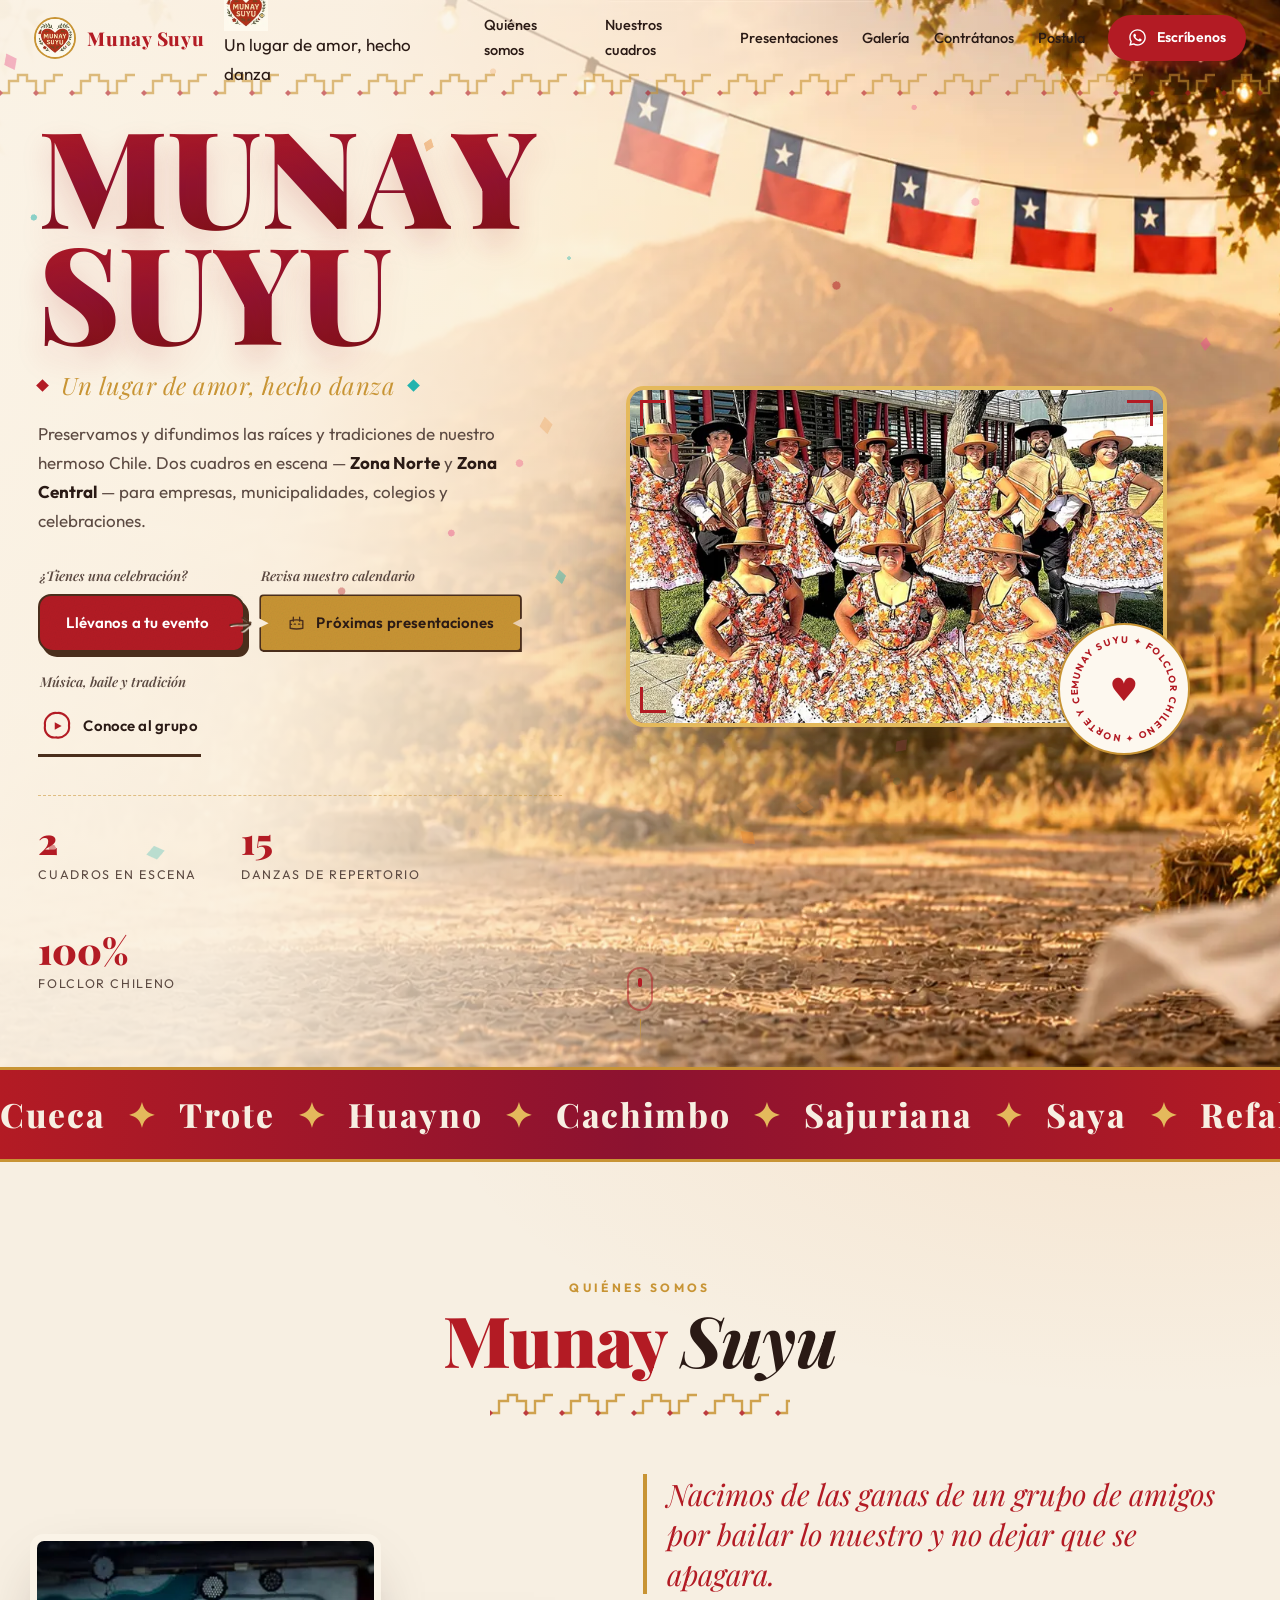
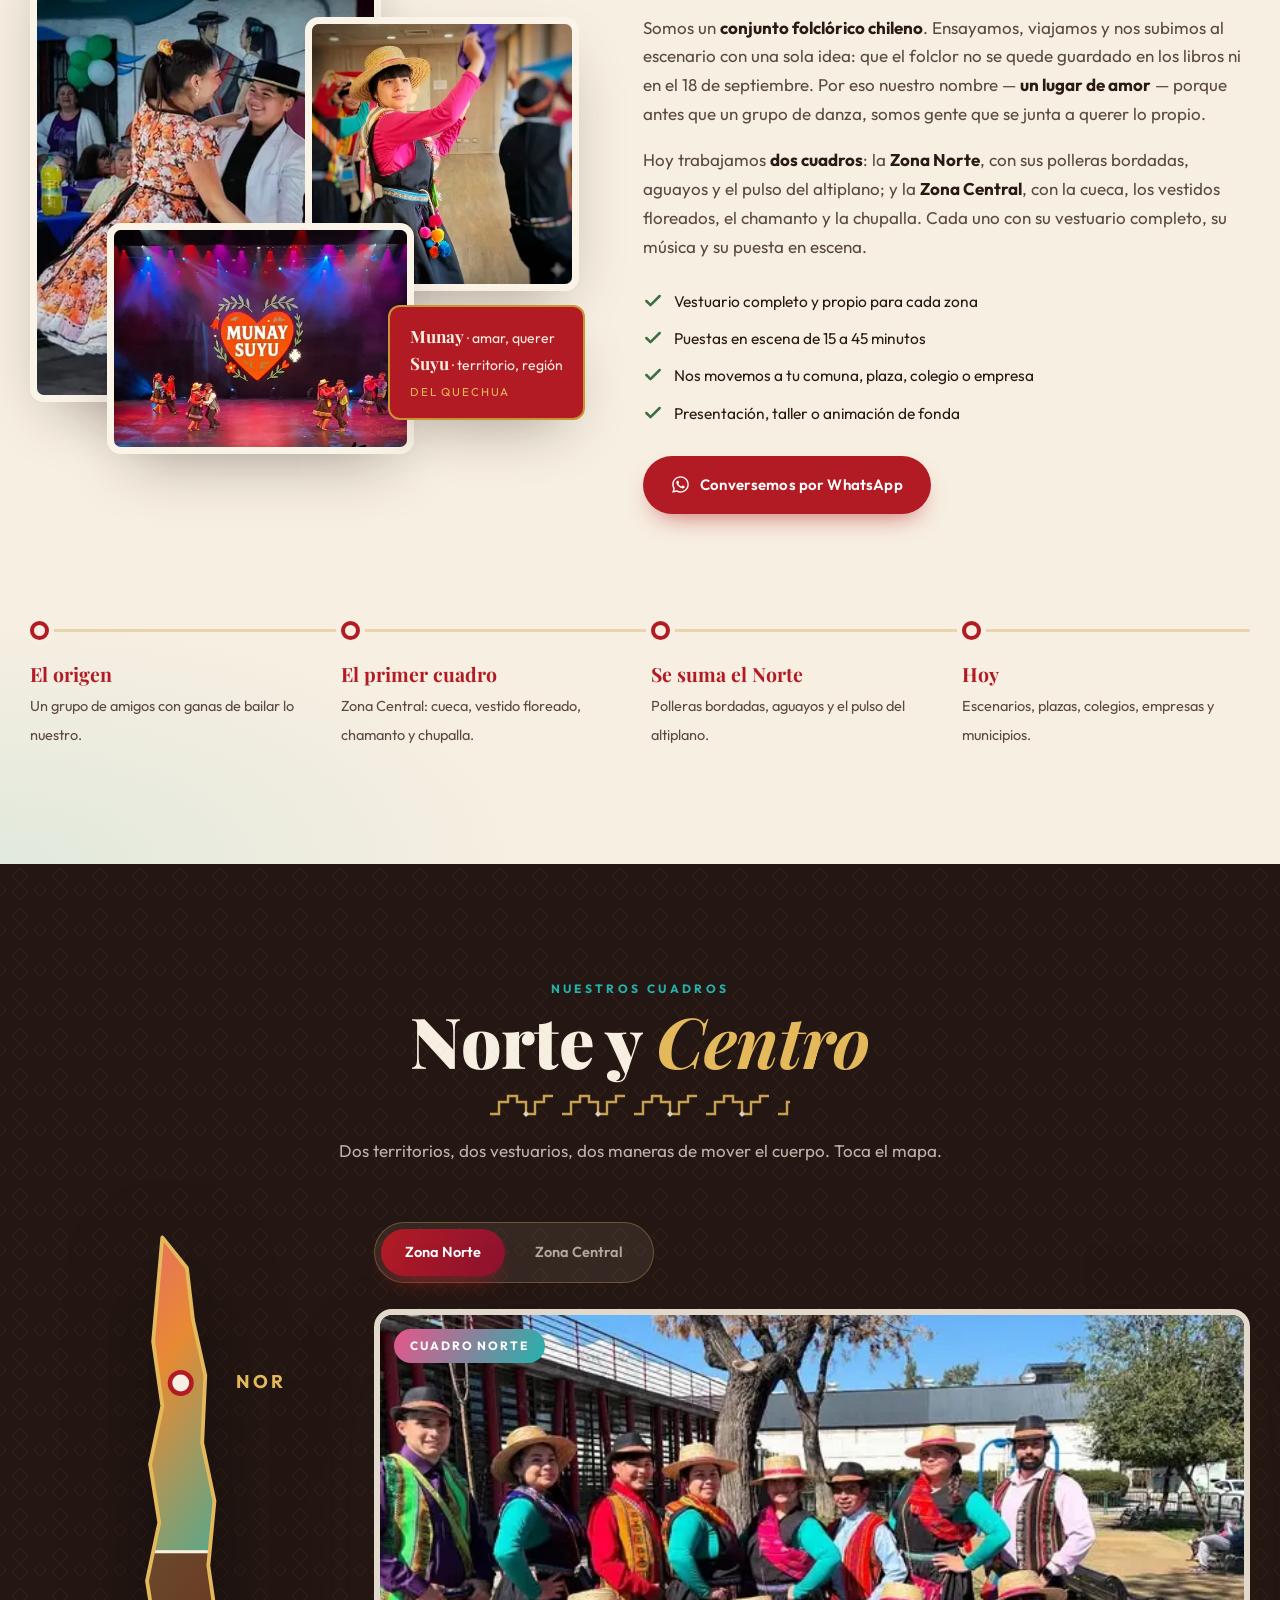
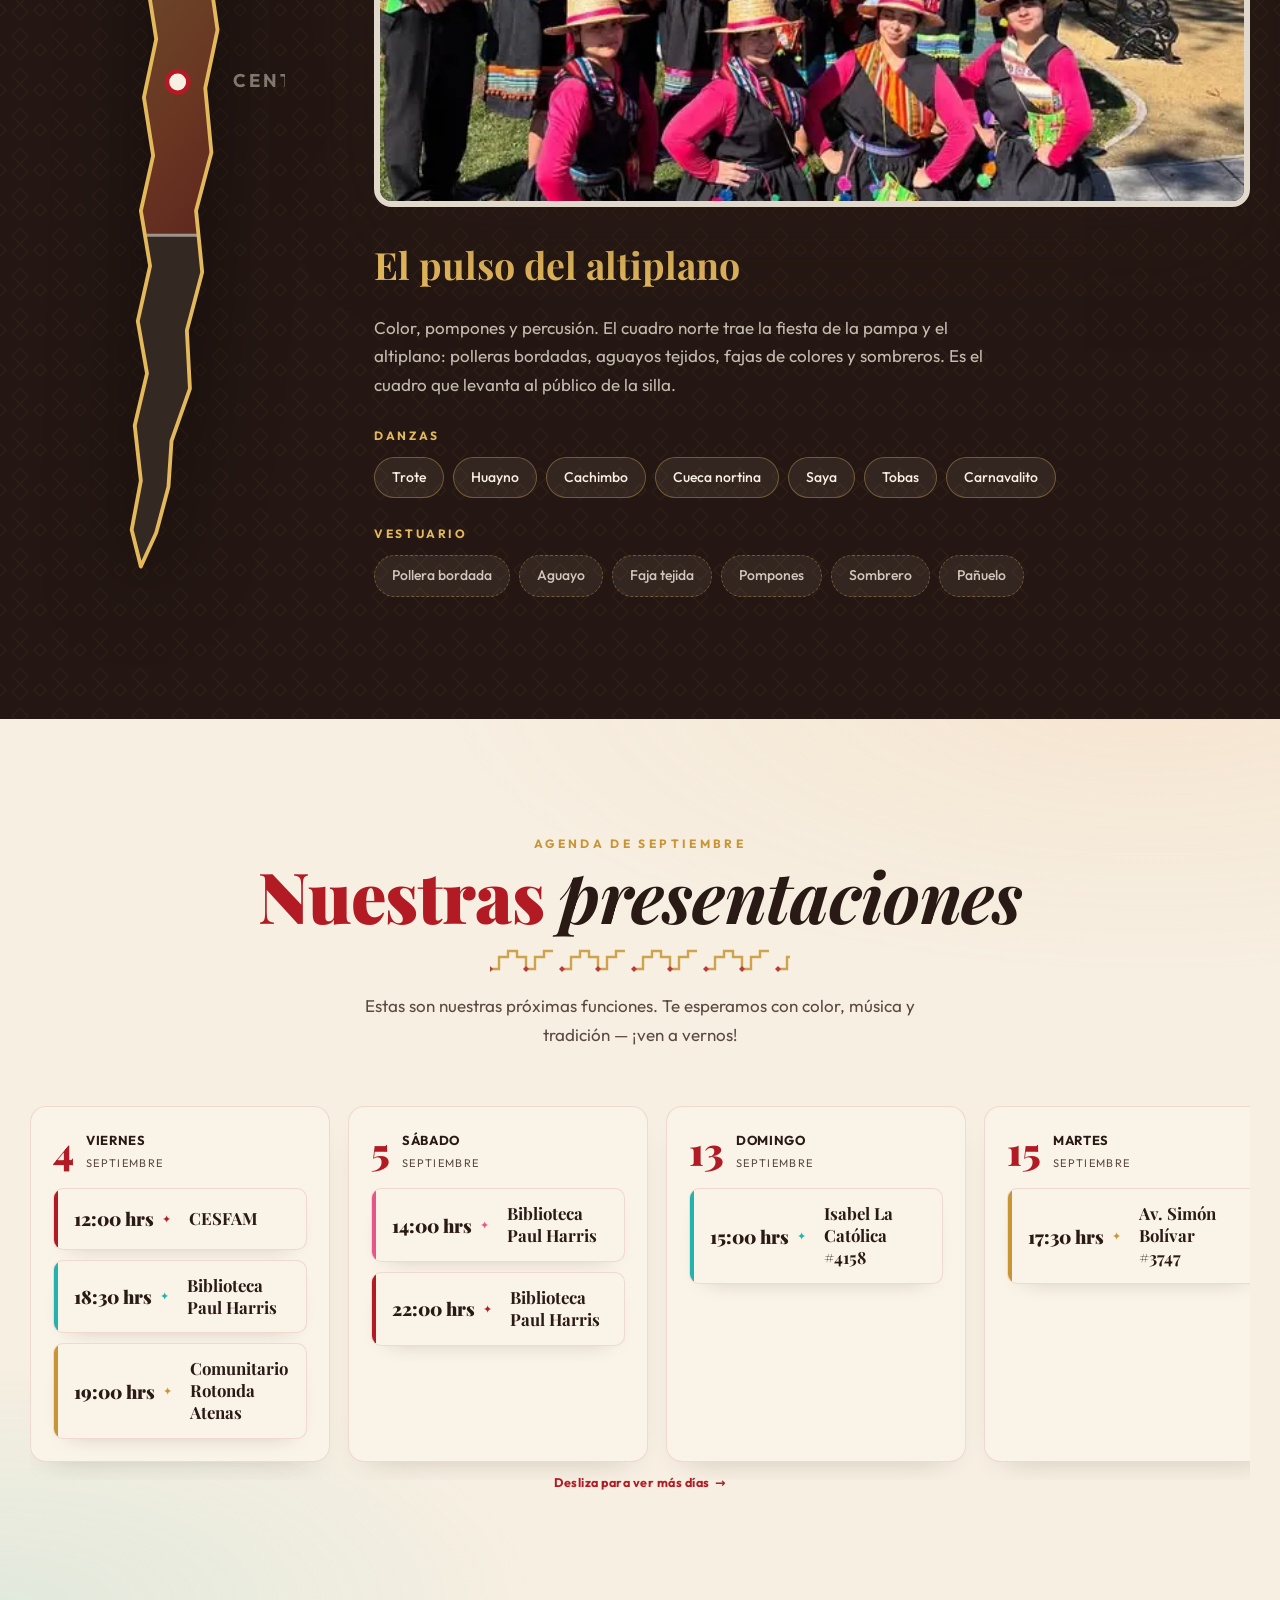
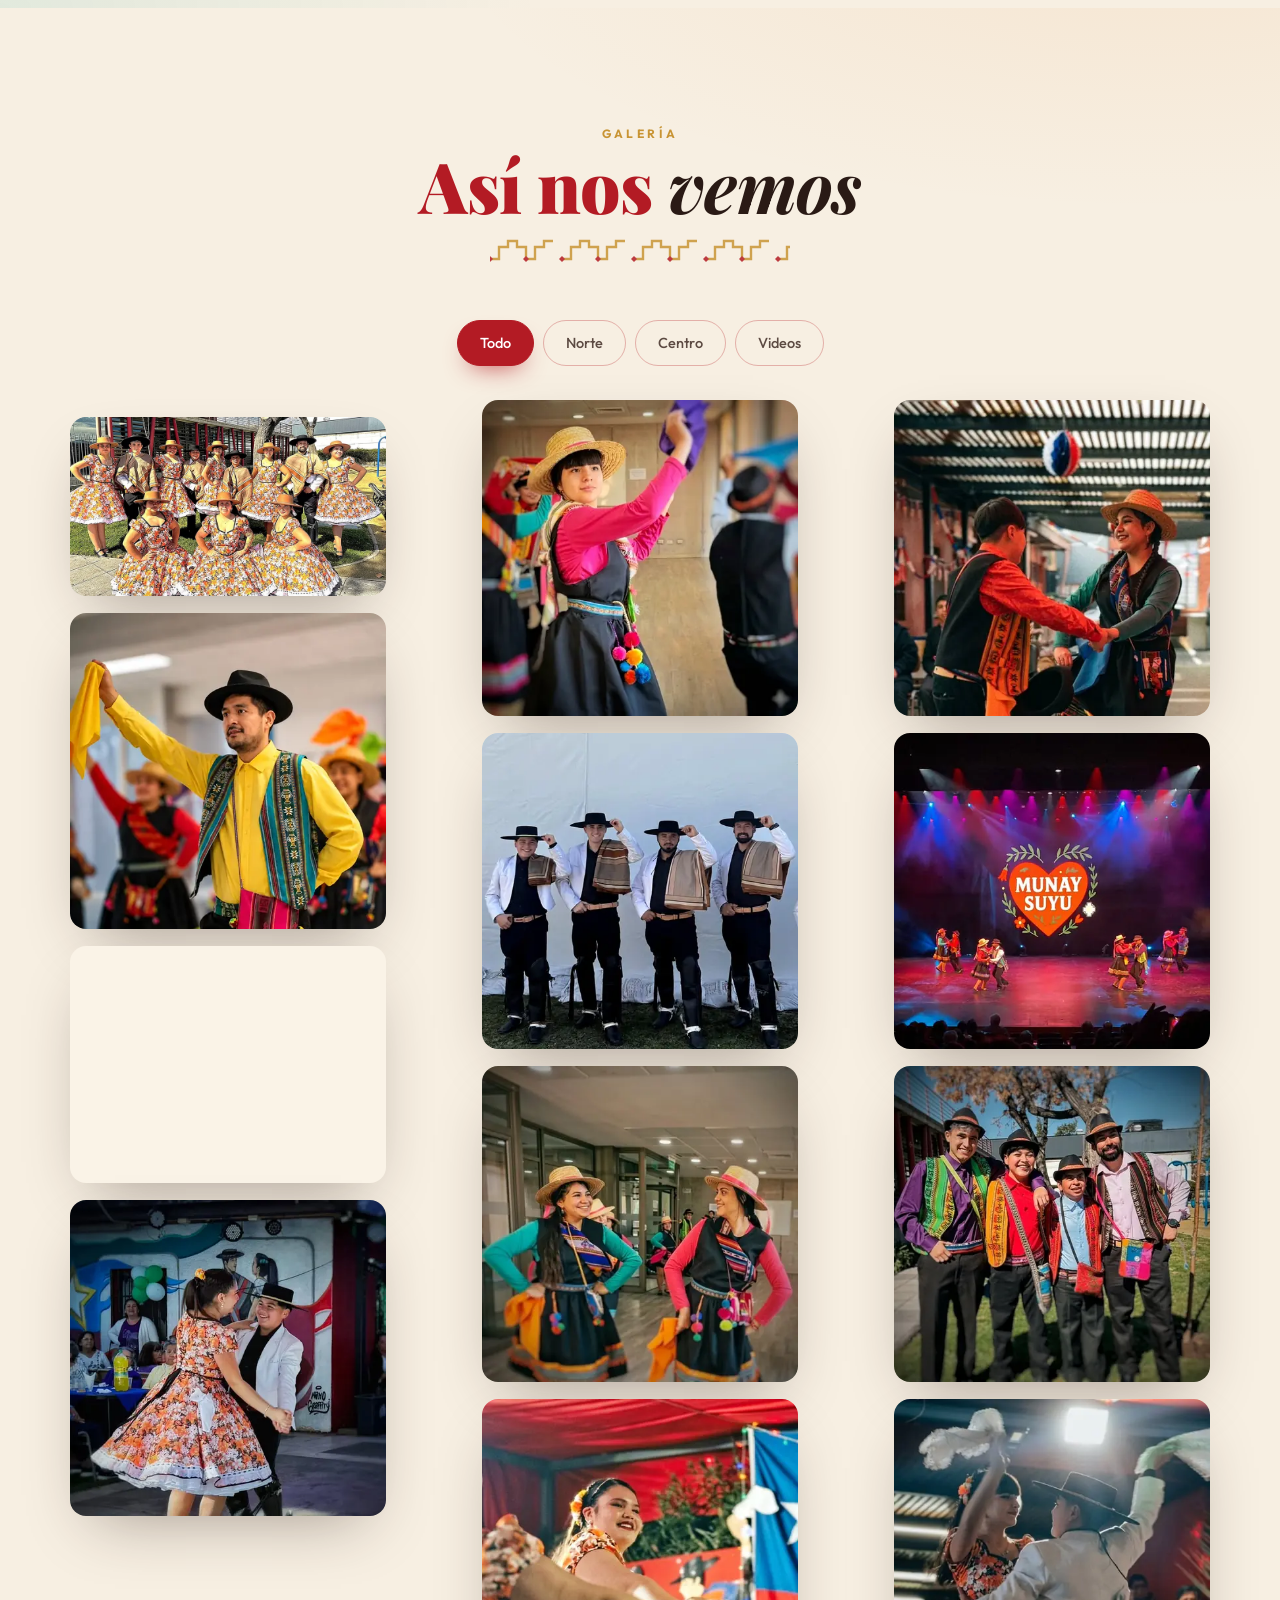
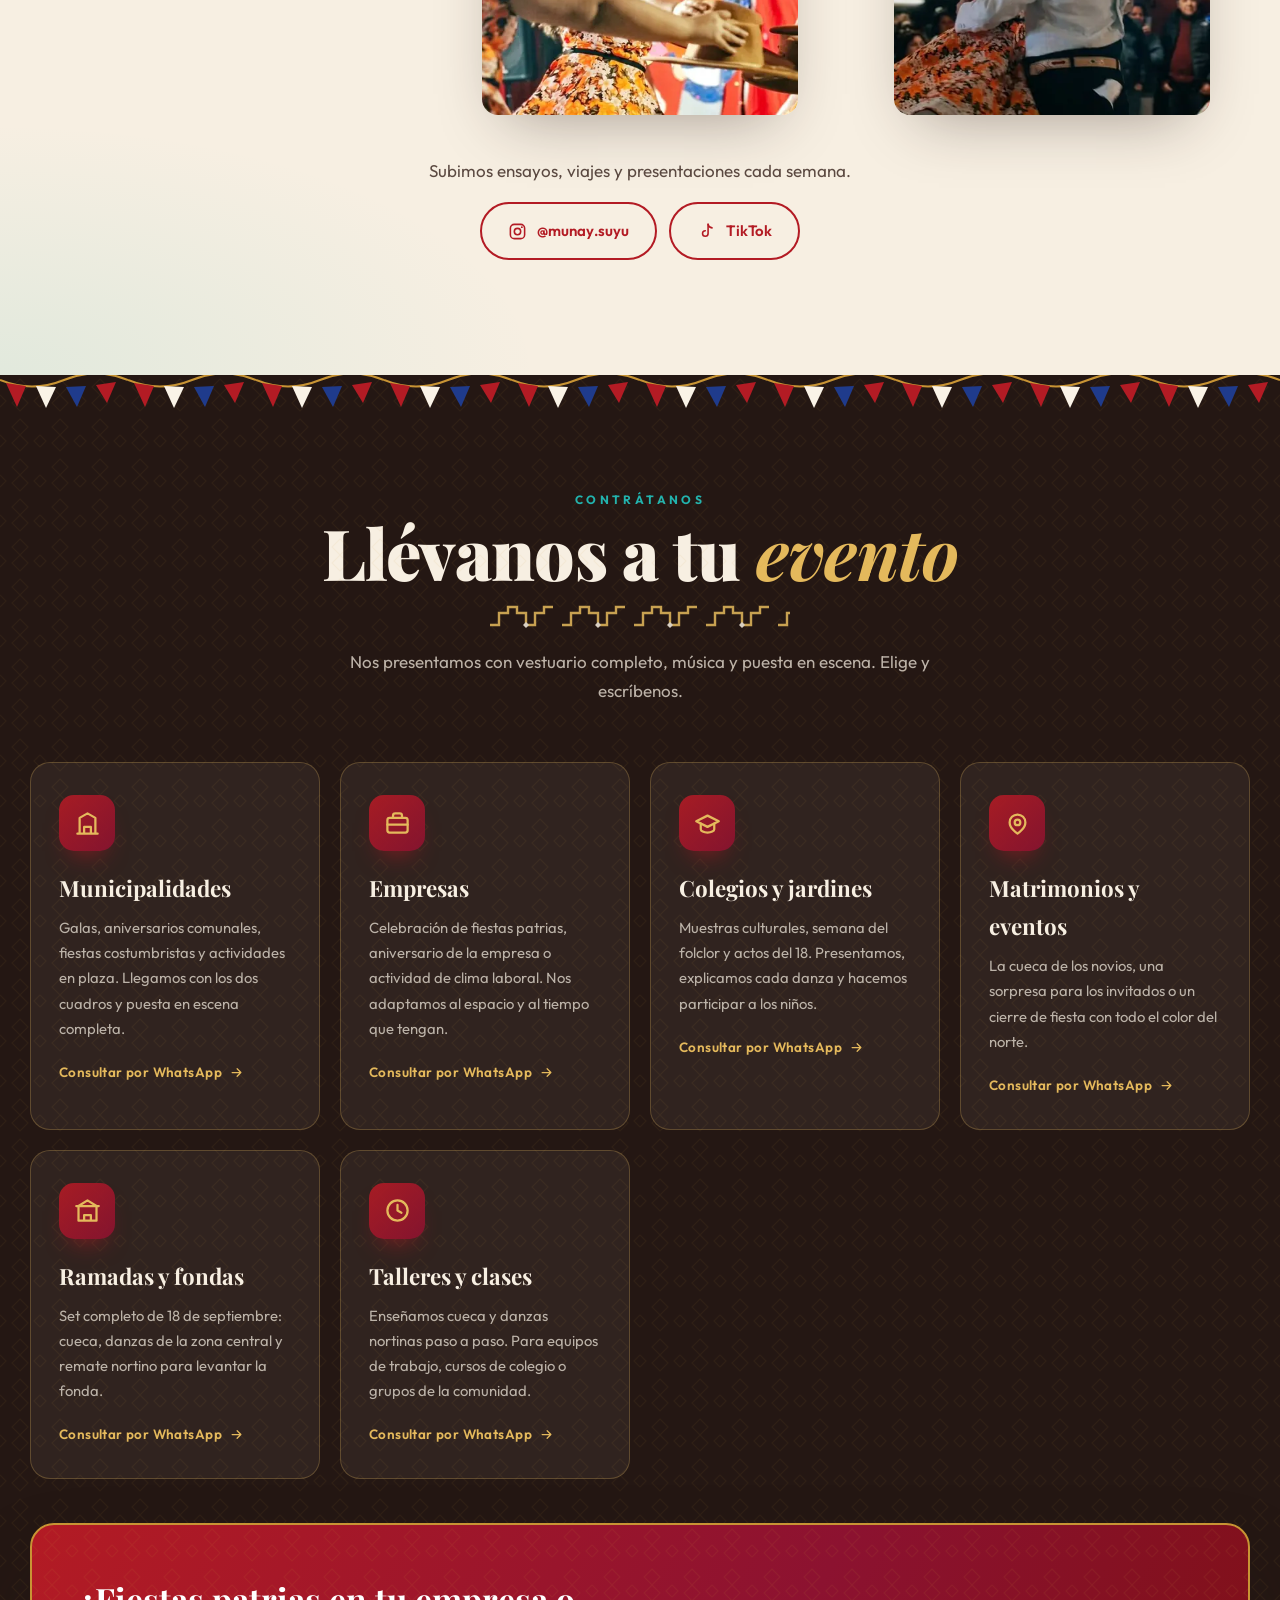
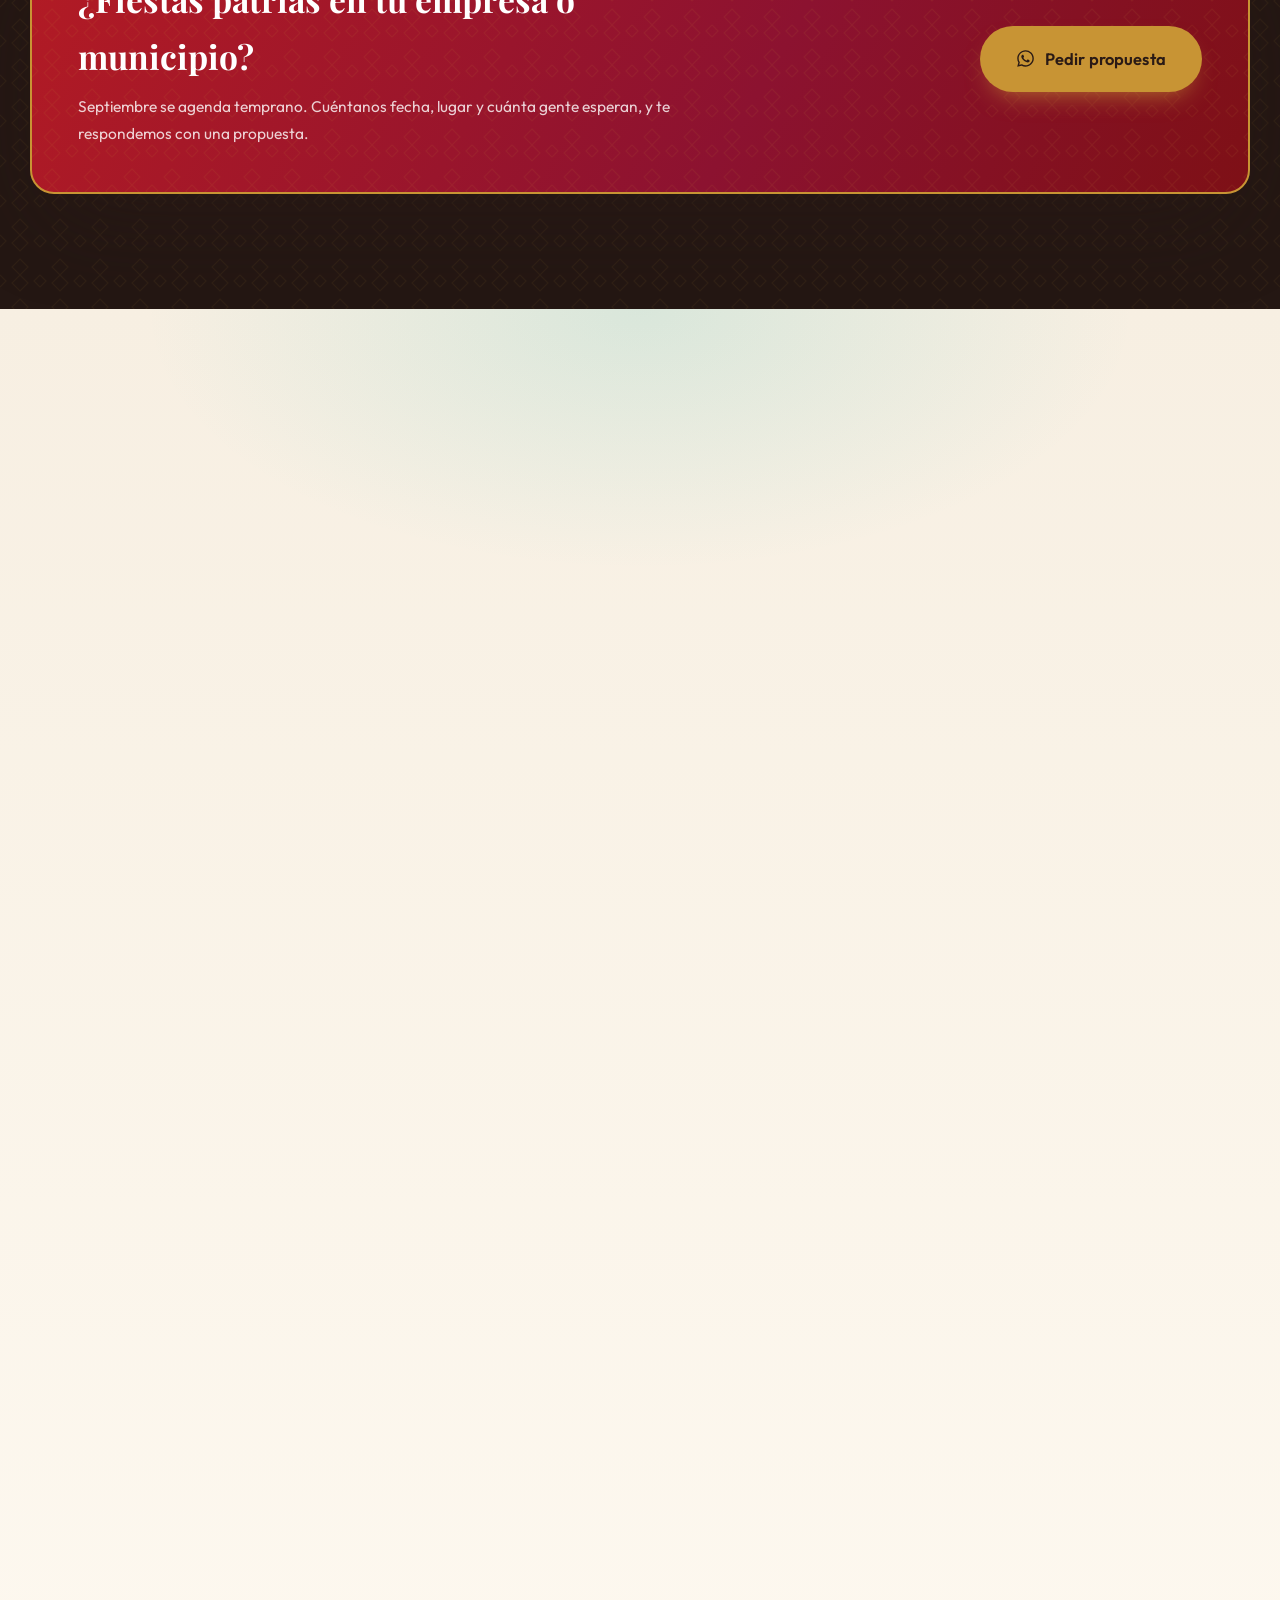
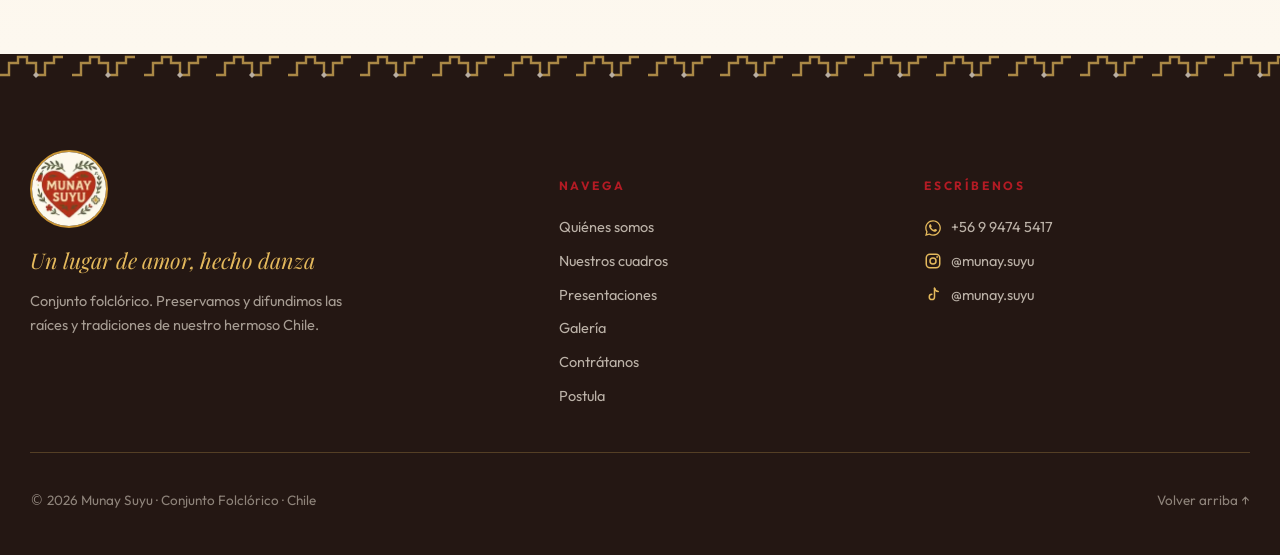
==== commit c88a9bfd: "Rediseña el menú móvil a tono con la portada, sin sobrecargarlo El panel estaba en blanco y vacío ar" ====
--- a/index.html
+++ b/index.html
@@ -46,13 +46,20 @@
     <span class="nav__nombre">Munay&nbsp;Suyu</span>
   </a>
   <nav class="nav__links" id="navLinks">
+    <div class="nav__links-marca" aria-hidden="true">
+      <img src="assets/img/logo-munay-suyu-grande.webp" width="44" height="44" alt="" loading="lazy">
+      <span>Un lugar de amor, hecho danza</span>
+    </div>
     <a href="#nosotros">Quiénes somos</a>
     <a href="#cuadros">Nuestros cuadros</a>
     <a href="#presentaciones">Presentaciones</a>
     <a href="#galeria">Galería</a>
     <a href="#servicios">Contrátanos</a>
     <a href="#postular">Postula</a>
-    <a class="btn btn--rojo btn--mini" href="#contacto" data-wa>Escríbenos</a>
+    <a class="btn btn--rojo btn--mini nav__links-cta" href="#contacto" data-wa>
+      <svg viewBox="0 0 448 512" class="ico-wa" aria-hidden="true"><path d="M380.9 97.1C339 55.1 283.2 32 223.9 32c-122.4 0-222 99.6-222 222 0 39.1 10.2 77.3 29.6 111L0 480l117.7-30.9c32.4 17.7 68.9 27 106.1 27h.1c122.3 0 224.1-99.6 224.1-222 0-59.3-25.2-115-67.1-157zm-157 341.6c-33.2 0-65.7-8.9-94-25.7l-6.7-4-69.8 18.3L72 359.2l-4.4-7c-18.5-29.4-28.2-63.3-28.2-98.2 0-101.7 82.8-184.5 184.6-184.5 49.3 0 95.6 19.2 130.4 54.1 34.8 34.9 56.2 81.2 56.1 130.5 0 101.8-84.9 184.6-186.6 184.6zm101.2-138.2c-5.5-2.8-32.8-16.2-37.9-18-5.1-1.9-8.8-2.8-12.5 2.8-3.7 5.6-14.3 18-17.6 21.8-3.2 3.7-6.5 4.2-12 1.4-32.6-16.3-54-29.1-75.5-66-5.7-9.8 5.7-9.1 16.3-30.3 1.8-3.7.9-6.9-.5-9.7-1.4-2.8-12.5-30.1-17.1-41.2-4.5-10.8-9.1-9.3-12.5-9.5-3.2-.2-6.9-.2-10.6-.2-3.7 0-9.7 1.4-14.8 6.9-5.1 5.6-19.4 19-19.4 46.3 0 27.3 19.9 53.7 22.6 57.4 2.8 3.7 39.1 59.7 94.8 83.8 35.2 15.2 49 16.5 66.6 13.9 10.7-1.6 32.8-13.4 37.4-26.4 4.6-13 4.6-24.1 3.2-26.4-1.3-2.5-5-3.9-10.5-6.6z"/></svg>
+      <span>Escríbenos</span>
+    </a>
   </nav>
   <button class="nav__burger" id="navBurger" aria-label="Abrir menú" aria-expanded="false"><i></i><i></i><i></i></button>
 </header>
--- a/css/estilo.css
+++ b/css/estilo.css
@@ -781,17 +781,37 @@
   .titulo{ margin-bottom:34px; }
 
   /* ── NAV ── */
-  .nav__burger{ display:flex; }
+  .nav__burger{ display:flex; z-index:2; }
   .nav__links{
-    position:fixed; inset:0 0 0 auto; width:min(84vw,340px);
-    flex-direction:column; align-items:flex-start; justify-content:center; gap:20px;
-    background:var(--crema-2); padding:40px 34px;
+    position:fixed; inset:0 0 0 auto; z-index:1; width:min(84vw,340px);
+    flex-direction:column; align-items:stretch; justify-content:flex-start; gap:0;
+    padding:96px 30px 28px; overflow-y:auto;
+    background:
+      radial-gradient(340px 260px at 100% 0%, rgba(232,138,51,.14), transparent 65%),
+      radial-gradient(300px 240px at 0% 100%, rgba(34,179,174,.12), transparent 65%),
+      var(--crema-2);
     box-shadow:-20px 0 60px -20px rgba(42,26,21,.5);
     transform:translateX(105%); transition:transform .45s cubic-bezier(.6,0,.2,1);
   }
+  .nav__links::before{
+    content:""; position:absolute; left:30px; right:30px; top:72px; height:14px;
+    background-image:var(--guarda-oro); background-repeat:repeat-x; background-size:auto 100%;
+    opacity:.6;
+  }
   .nav.abierto .nav__links{ transform:none; }
-  .nav__links > a:not(.btn){ font-size:20px; font-family:var(--display); font-weight:700; }
-  .nav__links .btn{ width:100%; justify-content:center; margin-top:10px; }
+  .nav__links-marca{ display:flex; align-items:center; gap:12px; margin-bottom:22px; }
+  .nav__links-marca img{ width:44px; height:44px; border-radius:50%; border:2px solid var(--oro); }
+  .nav__links-marca span{ font-family:var(--display); font-style:italic; font-size:13px; color:var(--tinta-2); line-height:1.3; }
+  .nav__links > a:not(.btn){
+    display:flex; align-items:center; gap:12px;
+    padding:13px 0; font-size:19px; font-family:var(--display); font-weight:700;
+    border-bottom:1px solid rgba(179,27,36,.14);
+  }
+  .nav__links > a:not(.btn)::before{
+    content:""; width:6px; height:6px; flex:none; background:var(--oro); transform:rotate(45deg);
+  }
+  .nav__links > a:not(.btn)::after{ display:none; }
+  .nav__links-cta{ width:100%; justify-content:center; margin-top:22px; }
   /* el desenfoque de fondo obliga a repintar en cada cuadro del scroll */
   .nav, .nav.pegado{ background:rgba(250,243,231,.96); backdrop-filter:none; }
   .formulario{ backdrop-filter:none; background:rgba(255,255,255,.9); }
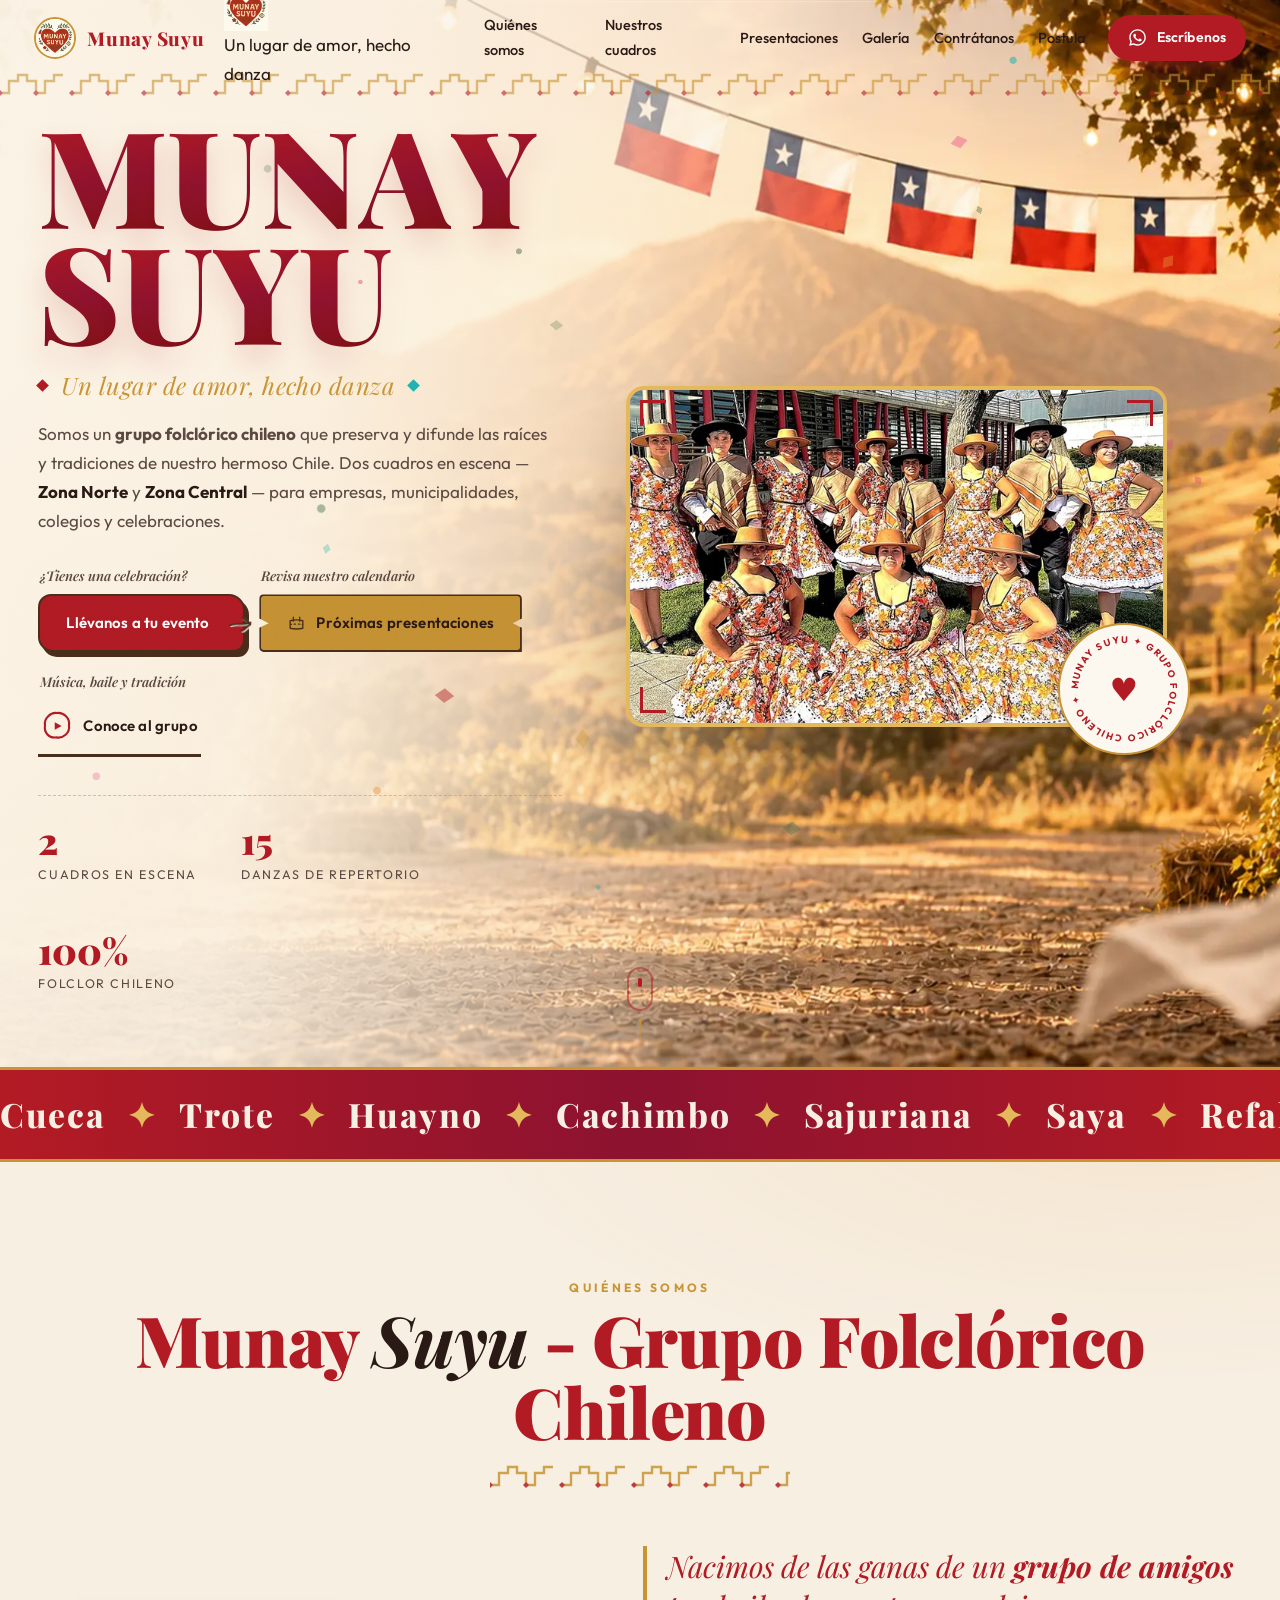
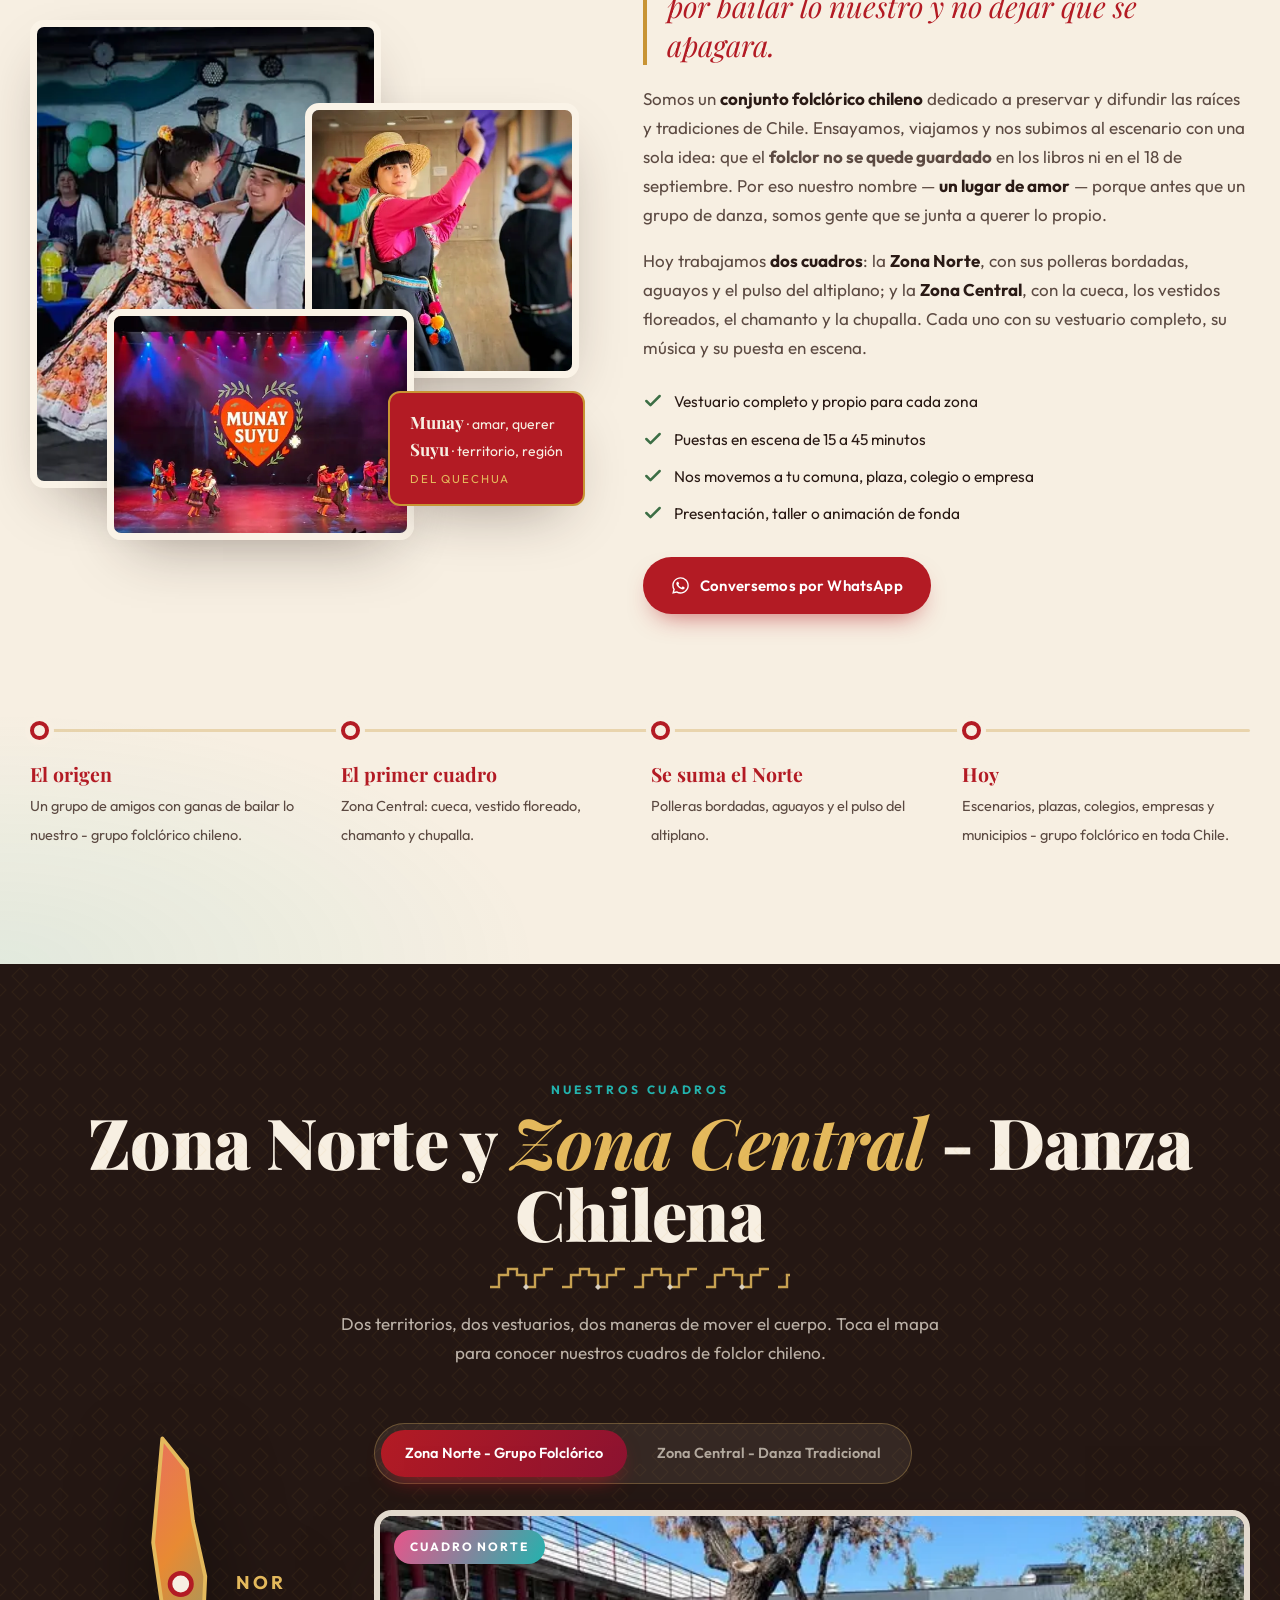
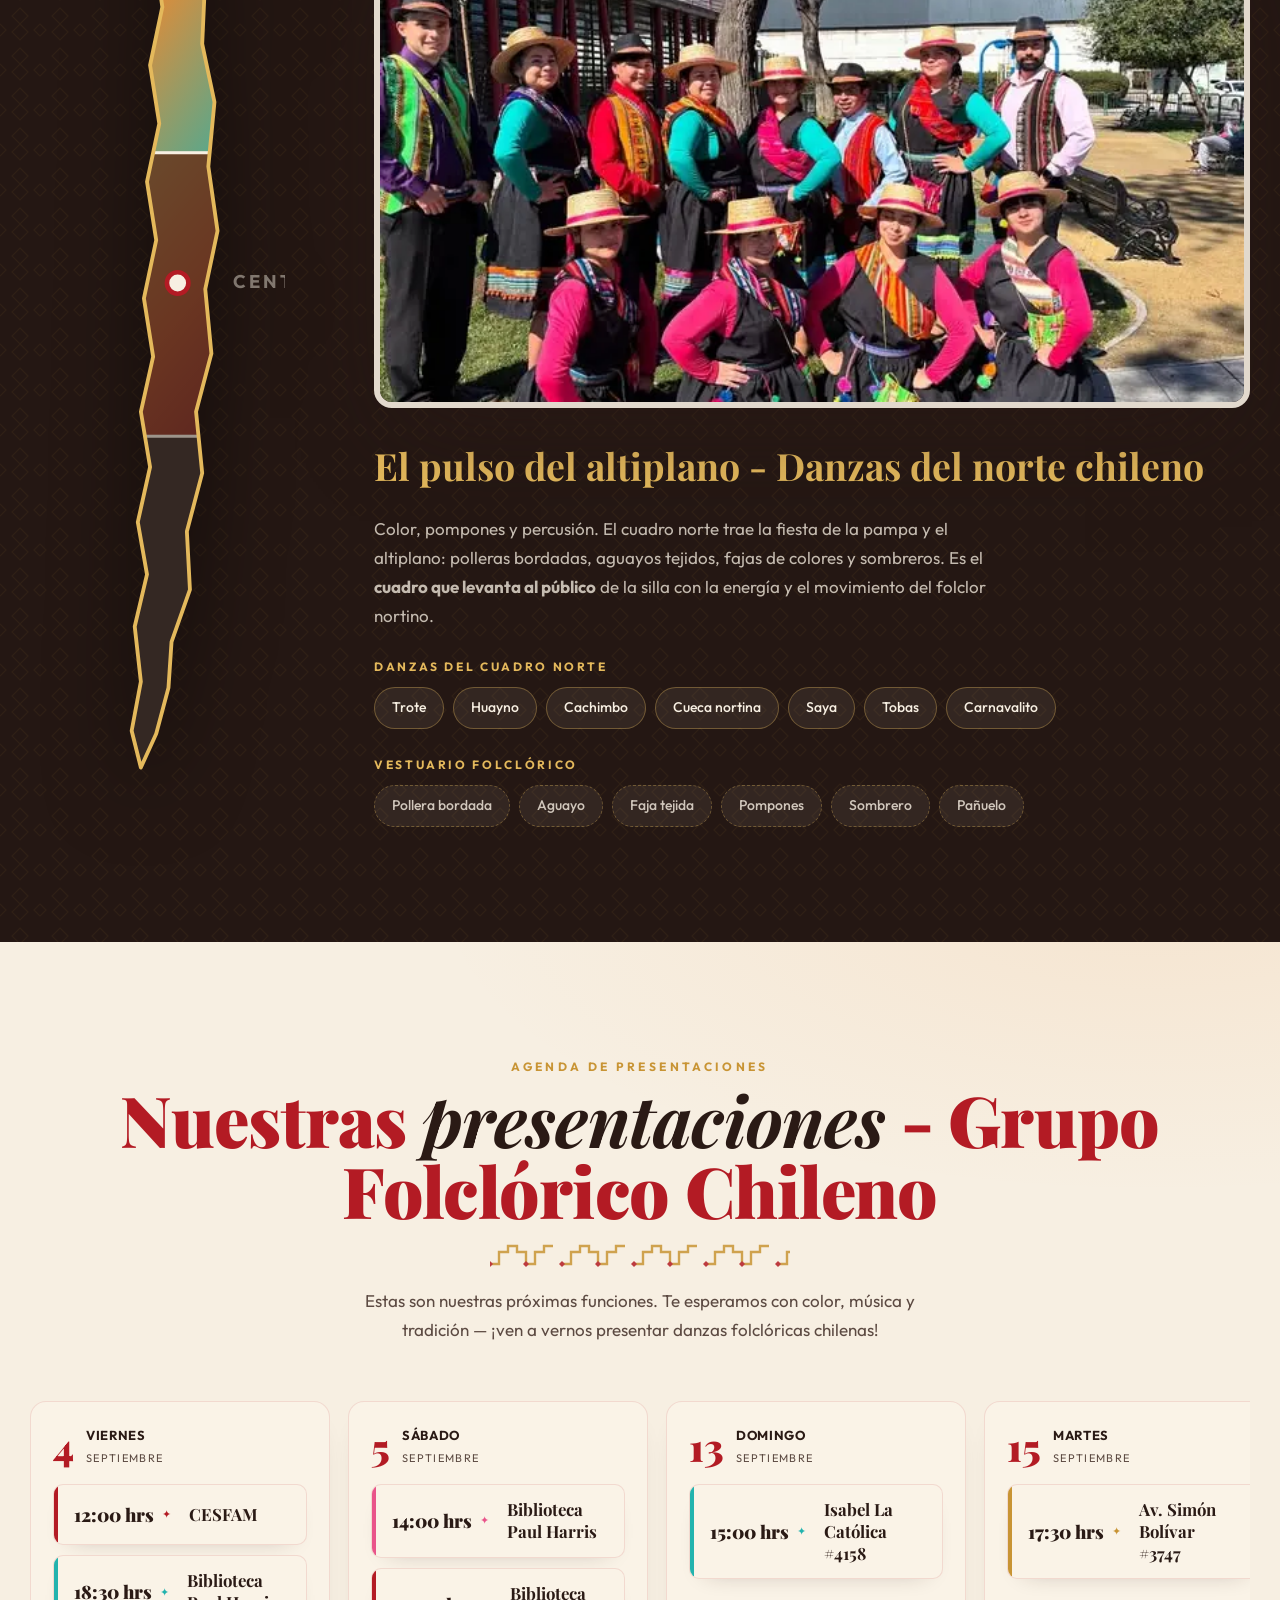
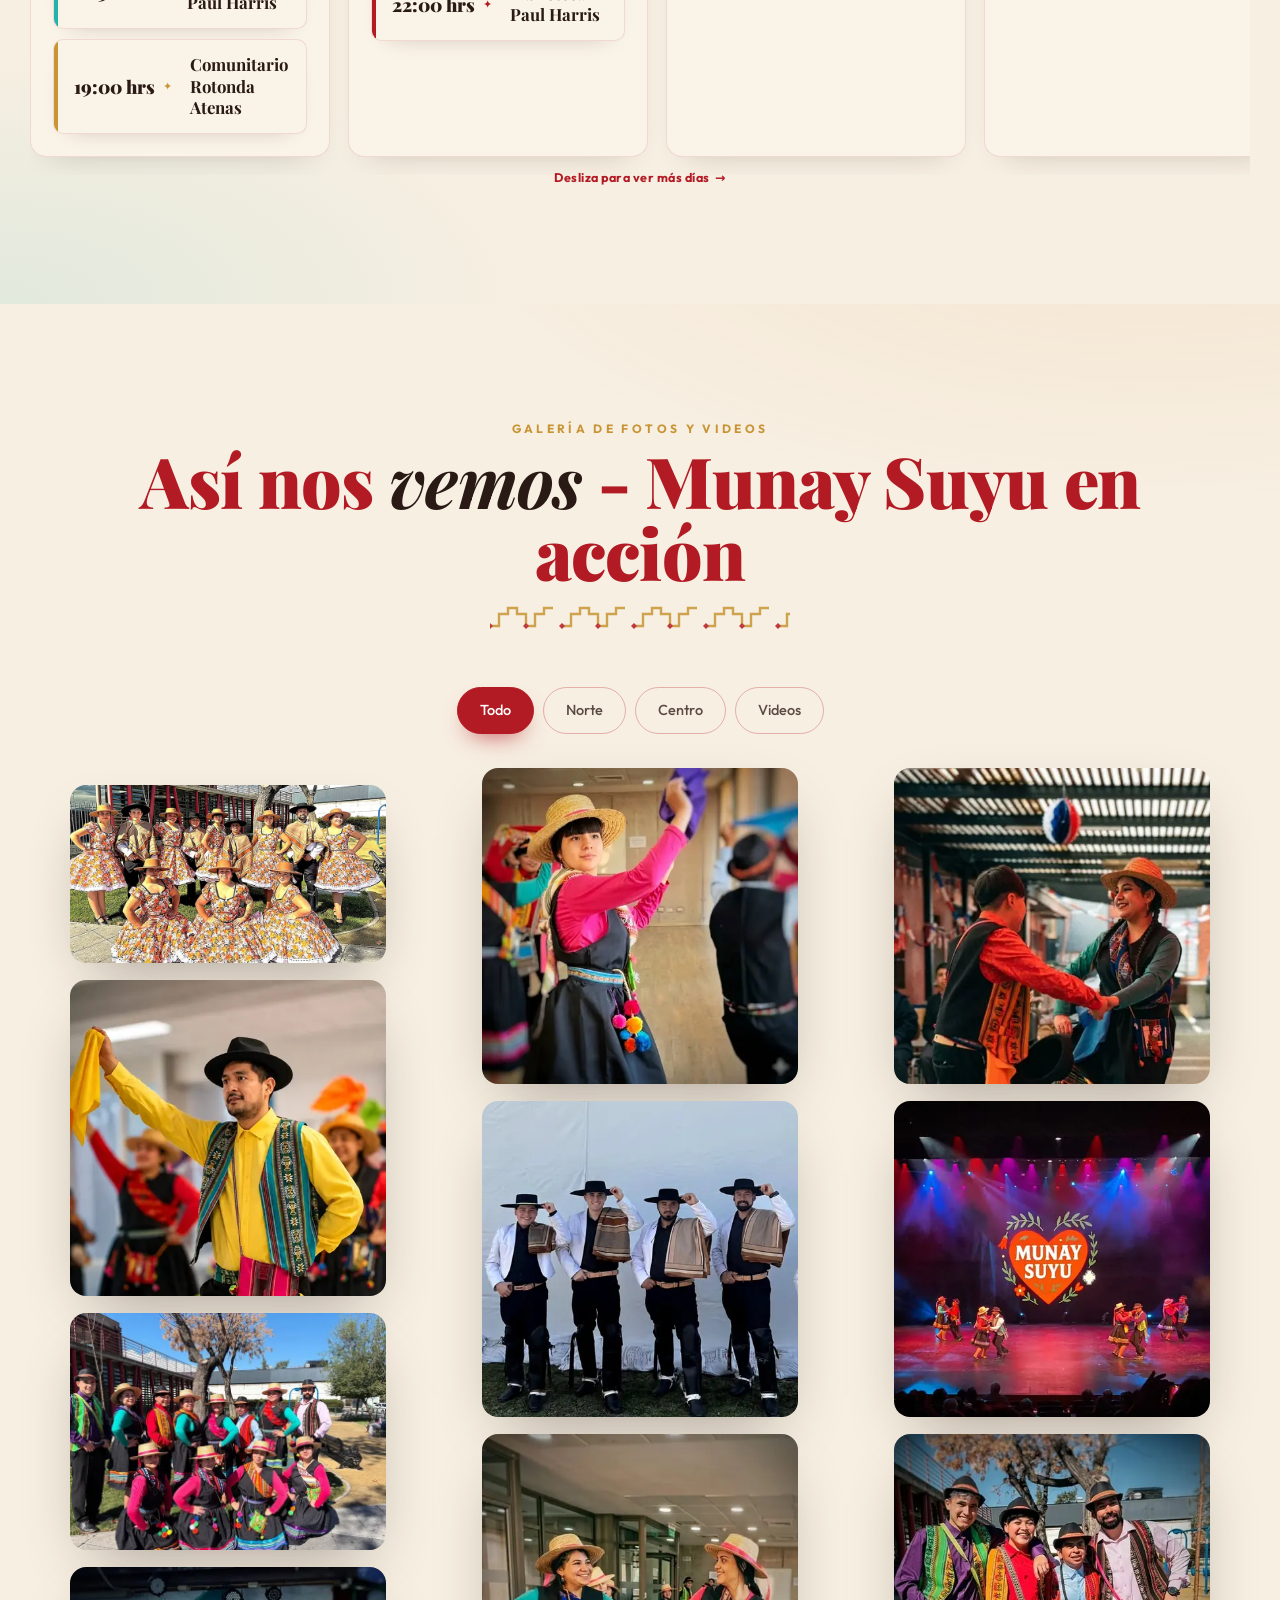
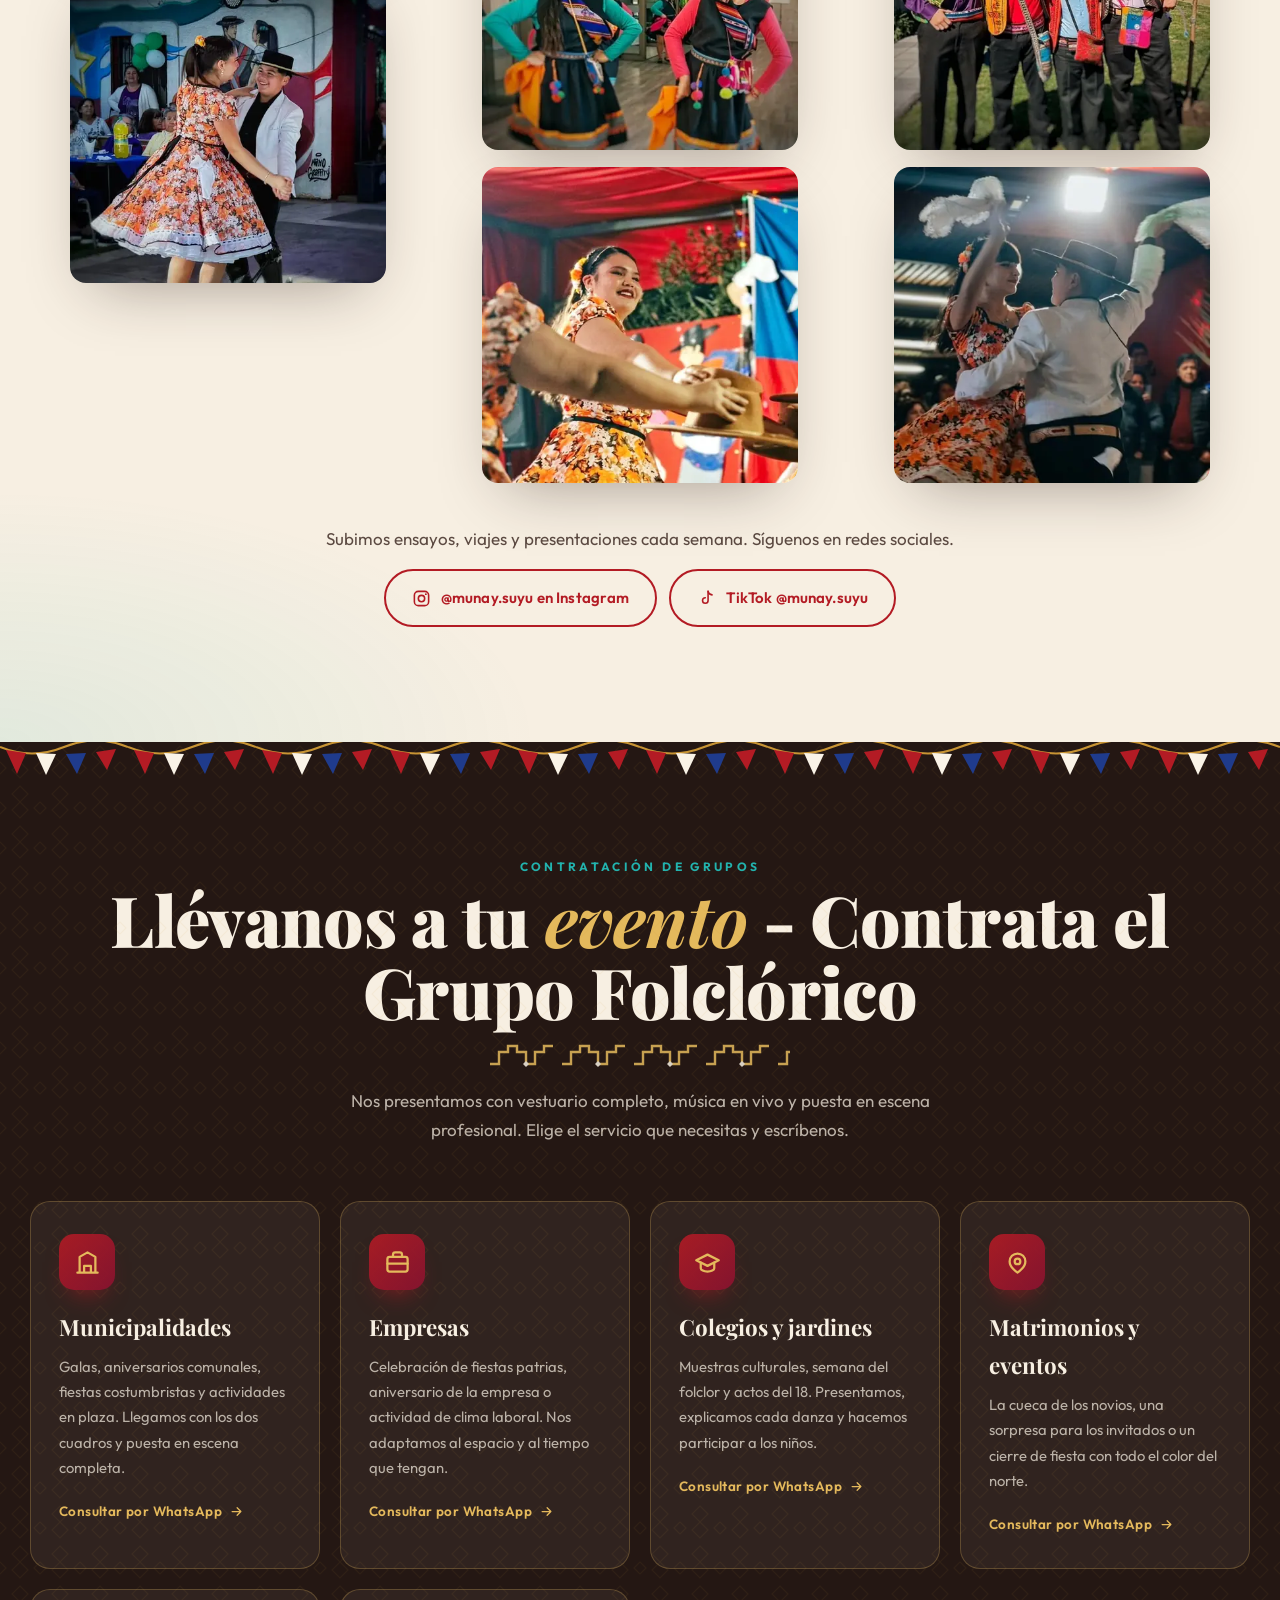
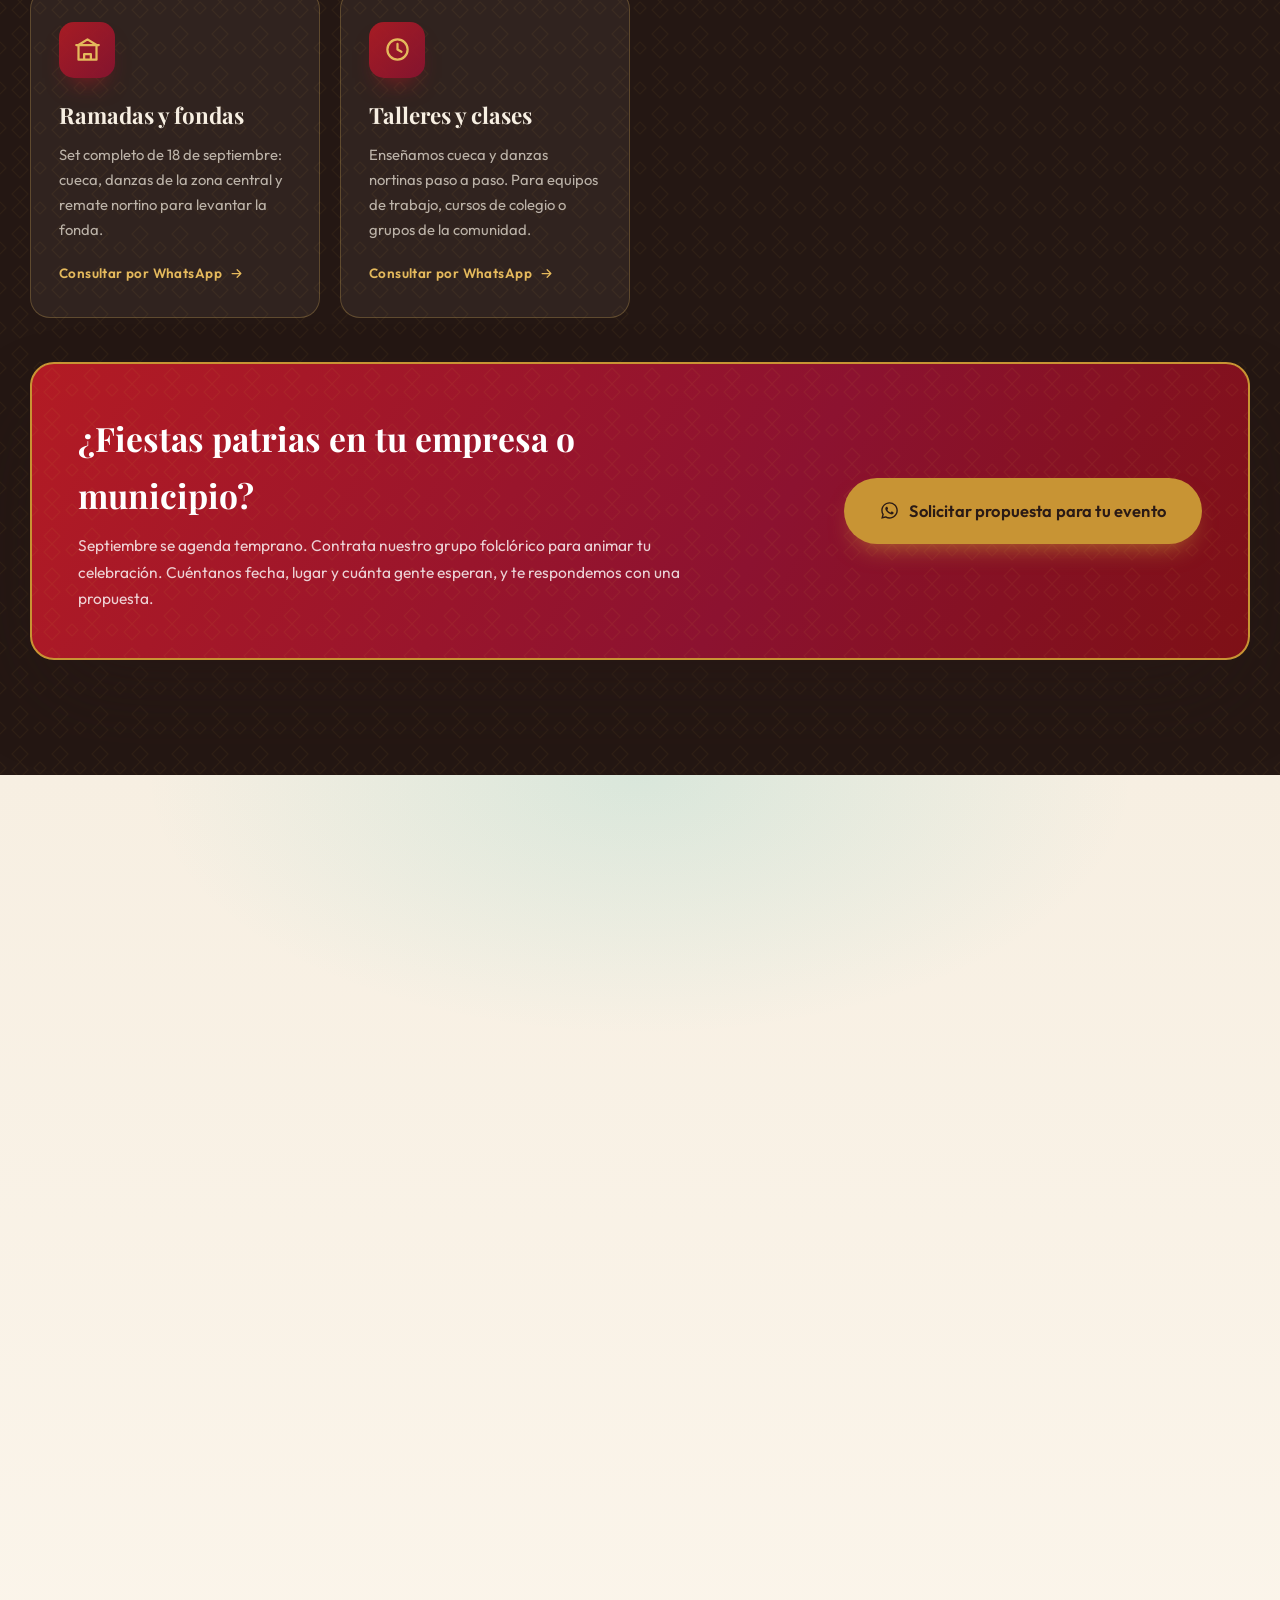
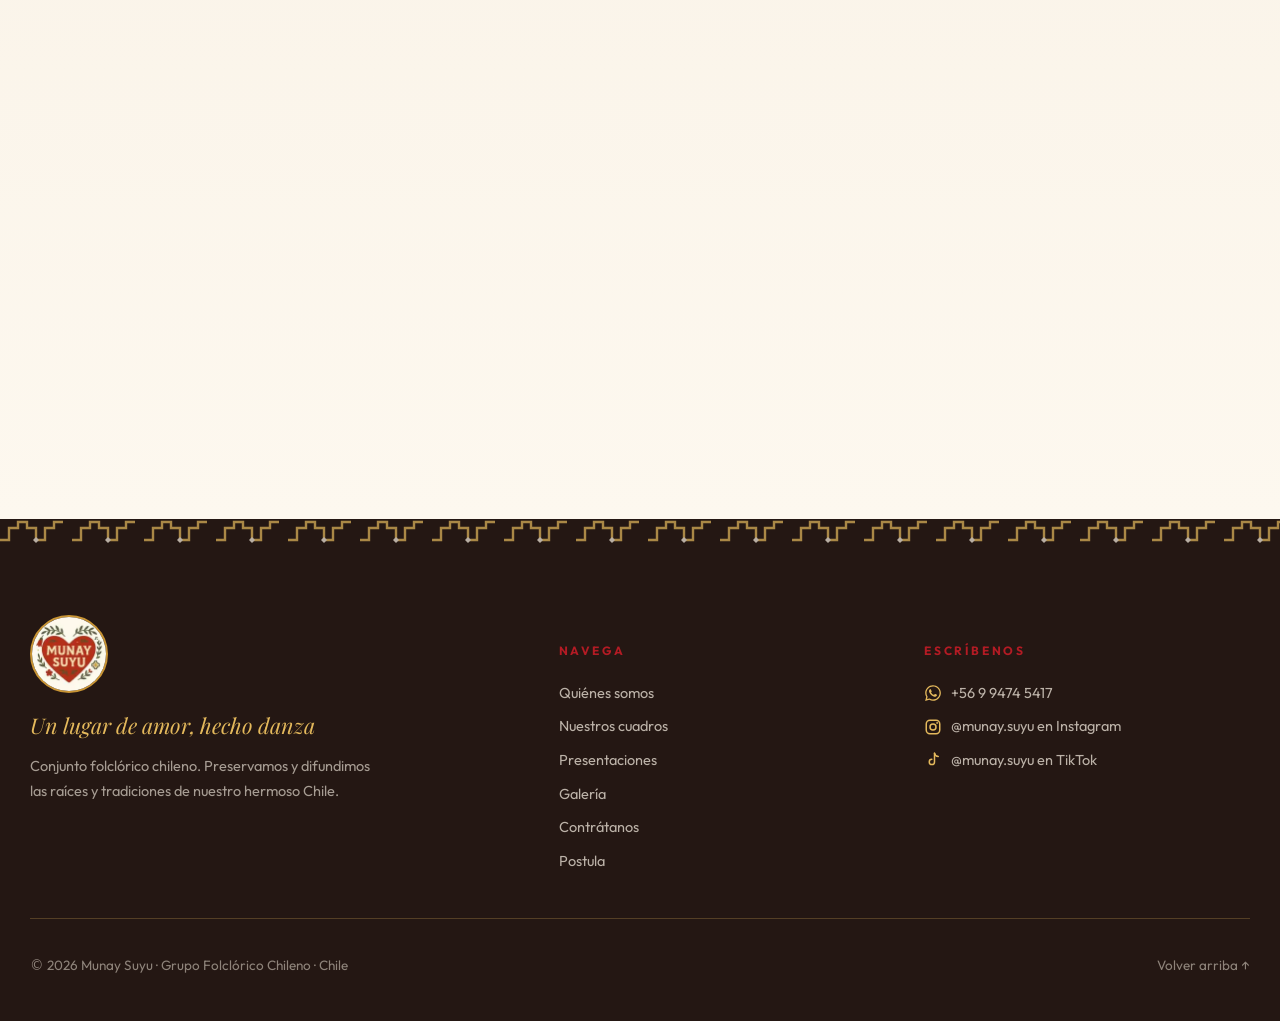
==== commit 4d1137c5: "🔍 Mejoras SEO completas: metaetiquetas, schema JSON-LD, robots.txt, sitemap.xml, .htaccess - Optimiz" ====
--- a/index.html
+++ b/index.html
@@ -1,539 +1,620 @@
-<!doctype html>
-<html lang="es-CL">
-<head>
-<meta charset="utf-8">
-<meta name="viewport" content="width=device-width, initial-scale=1">
-<title>Munay Suyu · Conjunto Folclórico — Un lugar de amor, hecho danza</title>
-<meta name="description" content="Munay Suyu es un conjunto folclórico chileno que preserva y difunde las raíces y tradiciones de nuestro Chile. Cuadros de Zona Norte y Zona Central para empresas, municipalidades, colegios y eventos.">
-<meta name="theme-color" content="#B31B24">
-<meta property="og:title" content="Munay Suyu · Conjunto Folclórico">
-<meta property="og:description" content="Un lugar de amor, hecho danza. Cuadros de Zona Norte y Zona Central.">
-<meta property="og:image" content="assets/img/grupo-oficial.jpg">
-<meta property="og:type" content="website">
-<meta name="color-scheme" content="light">
-<link rel="icon" href="assets/img/logo-munay-suyu.jpg">
-
-<!-- Fuentes propias: sin conexiones a Google, sin bloqueo de terceros -->
-<link rel="preload" href="assets/fuentes/outfit-var.woff2" as="font" type="font/woff2" crossorigin>
-<link rel="preload" href="assets/fuentes/playfair-var.woff2" as="font" type="font/woff2" crossorigin>
-
-<!-- La foto de portada se pide de inmediato, en el tamaño que corresponda a la pantalla -->
-<link rel="preload" as="image" href="assets/img/grupo-oficial-800.webp"
-      imagesrcset="assets/img/grupo-oficial-480.webp 480w, assets/img/grupo-oficial-800.webp 800w"
-      imagesizes="(max-width:760px) 100vw, 566px">
-
-<link rel="stylesheet" href="css/fuentes.css">
-<link rel="stylesheet" href="css/estilo.css">
-</head>
-<body>
-
-<!-- ══════════ PRELOADER ══════════ -->
-<div class="preloader" id="preloader" aria-hidden="true">
-  <div class="preloader__centro">
-    <div class="preloader__logo"><img src="assets/img/logo-munay-suyu-grande.webp" width="150" height="150" alt="Munay Suyu"></div>
-    <p class="preloader__lema">Un lugar de amor, hecho danza</p>
-    <div class="preloader__barra"><i></i></div>
-  </div>
-</div>
-
-<div class="progreso" id="progreso"></div>
-<canvas class="papelitos" id="papelitos" aria-hidden="true"></canvas>
-
-<!-- ══════════ NAV ══════════ -->
-<header class="nav" id="nav">
-  <a class="nav__marca" href="#inicio" aria-label="Munay Suyu, inicio">
-    <img src="assets/img/logo-munay-suyu-grande.webp" width="150" height="150" alt="" class="nav__logo">
-    <span class="nav__nombre">Munay&nbsp;Suyu</span>
-  </a>
-  <nav class="nav__links" id="navLinks">
-    <div class="nav__links-marca" aria-hidden="true">
-      <img src="assets/img/logo-munay-suyu-grande.webp" width="44" height="44" alt="" loading="lazy">
-      <span>Un lugar de amor, hecho danza</span>
-    </div>
-    <a href="#nosotros">Quiénes somos</a>
-    <a href="#cuadros">Nuestros cuadros</a>
-    <a href="#presentaciones">Presentaciones</a>
-    <a href="#galeria">Galería</a>
-    <a href="#servicios">Contrátanos</a>
-    <a href="#postular">Postula</a>
-    <a class="btn btn--rojo btn--mini nav__links-cta" href="#contacto" data-wa>
-      <svg viewBox="0 0 448 512" class="ico-wa" aria-hidden="true"><path d="M380.9 97.1C339 55.1 283.2 32 223.9 32c-122.4 0-222 99.6-222 222 0 39.1 10.2 77.3 29.6 111L0 480l117.7-30.9c32.4 17.7 68.9 27 106.1 27h.1c122.3 0 224.1-99.6 224.1-222 0-59.3-25.2-115-67.1-157zm-157 341.6c-33.2 0-65.7-8.9-94-25.7l-6.7-4-69.8 18.3L72 359.2l-4.4-7c-18.5-29.4-28.2-63.3-28.2-98.2 0-101.7 82.8-184.5 184.6-184.5 49.3 0 95.6 19.2 130.4 54.1 34.8 34.9 56.2 81.2 56.1 130.5 0 101.8-84.9 184.6-186.6 184.6zm101.2-138.2c-5.5-2.8-32.8-16.2-37.9-18-5.1-1.9-8.8-2.8-12.5 2.8-3.7 5.6-14.3 18-17.6 21.8-3.2 3.7-6.5 4.2-12 1.4-32.6-16.3-54-29.1-75.5-66-5.7-9.8 5.7-9.1 16.3-30.3 1.8-3.7.9-6.9-.5-9.7-1.4-2.8-12.5-30.1-17.1-41.2-4.5-10.8-9.1-9.3-12.5-9.5-3.2-.2-6.9-.2-10.6-.2-3.7 0-9.7 1.4-14.8 6.9-5.1 5.6-19.4 19-19.4 46.3 0 27.3 19.9 53.7 22.6 57.4 2.8 3.7 39.1 59.7 94.8 83.8 35.2 15.2 49 16.5 66.6 13.9 10.7-1.6 32.8-13.4 37.4-26.4 4.6-13 4.6-24.1 3.2-26.4-1.3-2.5-5-3.9-10.5-6.6z"/></svg>
-      <span>Escríbenos</span>
-    </a>
-  </nav>
-  <button class="nav__burger" id="navBurger" aria-label="Abrir menú" aria-expanded="false"><i></i><i></i><i></i></button>
-</header>
-
-<!-- ══════════ HERO ══════════ -->
-<section class="hero" id="inicio">
-  <div class="hero__guarda hero__guarda--sup" aria-hidden="true"></div>
-
-  <div class="hero__grid">
-    <div class="hero__texto">
-      <h1 class="hero__titulo" aria-label="Munay Suyu">
-        <span class="linea"><b>M</b><b>U</b><b>N</b><b>A</b><b>Y</b></span>
-        <span class="linea"><b>S</b><b>U</b><b>Y</b><b>U</b></span>
-      </h1>
-
-      <div class="hero__lema">
-        <span class="rombo"></span>
-        <p>Un lugar de amor, hecho danza</p>
-        <span class="rombo"></span>
-      </div>
-
-      <p class="hero__bajada">Preservamos y difundimos las raíces y tradiciones de nuestro hermoso Chile.
-        Dos cuadros en escena — <b>Zona Norte</b> y <b>Zona Central</b> — para empresas, municipalidades,
-        colegios y celebraciones.</p>
-
-      <div class="hero__botones">
-        <div class="hero__accion">
-          <p class="hero__accion-frase">¿Tienes una celebración?</p>
-          <a class="btn btn--evento" href="#servicios">
-            <span>Llévanos a tu evento</span>
-            <svg class="btn__flecha" viewBox="0 0 34 20" aria-hidden="true">
-              <path d="M2 12c8-2.5 16 1 24-2"/>
-              <path d="M16.5 4c3 2 7.5 5 9 8-3 2-7 6-10.5 7.5"/>
-            </svg>
-          </a>
-        </div>
-        <div class="hero__accion">
-          <p class="hero__accion-frase">Revisa nuestro calendario</p>
-          <a class="btn btn--entradas" href="#presentaciones">
-            <svg viewBox="0 0 24 24" aria-hidden="true">
-              <path d="M4 8.5c4-1 12-1 16 0v9.5c-4 1-12 1-16 0z"/>
-              <path d="M8 4v5M16 4v5"/>
-              <path d="M4.5 13.2c3.8-.6 11.2-.6 15 0" stroke-dasharray="1.5 3.4"/>
-            </svg>
-            <span>Próximas presentaciones</span>
-          </a>
-        </div>
-      </div>
-
-      <div class="hero__accion hero__conoce-wrap">
-        <p class="hero__accion-frase">Música, baile y tradición</p>
-        <a class="btn btn--conoce hero__conoce" href="#galeria">
-          <span class="btn__mancha">
-            <svg viewBox="0 0 24 24" aria-hidden="true"><path d="M12 2.3c4.8-.8 9.8 3.8 9 9.3.9 5.6-4.5 10-9.6 8.9-5.4 1-9.3-3.6-8.4-9-.9-5.3 4.3-10 9-9.2z"/></svg>
-            <svg class="btn__play" viewBox="0 0 24 24" aria-hidden="true"><path d="M9.3 7.4l8.3 4.6-8.3 4.6z"/></svg>
-          </span>
-          <span>Conoce al grupo</span>
-        </a>
-      </div>
-
-      <ul class="hero__datos">
-        <li><b data-contador="2">0</b><span>cuadros en escena</span></li>
-        <li><b data-contador="15">0</b><span>danzas de repertorio</span></li>
-        <li><b>100%</b><span>folclor chileno</span></li>
-      </ul>
-    </div>
-
-    <div class="hero__foto">
-      <div class="marco" id="marcoHero">
-        <div class="marco__esquina marco__esquina--tl" aria-hidden="true"></div>
-        <div class="marco__esquina marco__esquina--tr" aria-hidden="true"></div>
-        <div class="marco__esquina marco__esquina--bl" aria-hidden="true"></div>
-        <div class="marco__esquina marco__esquina--br" aria-hidden="true"></div>
-        <!-- Se corta en 800px a propósito: la foto se muestra a 566px como
-             máximo, y la de 1008px pesaba 230KB para una nitidez que nadie
-             alcanza a notar. Así la portada se pide una sola vez. -->
-        <img src="assets/img/grupo-oficial-800.webp"
-             srcset="assets/img/grupo-oficial-480.webp 480w, assets/img/grupo-oficial-800.webp 800w"
-             sizes="(max-width:760px) 100vw, 566px"
-             width="1008" height="570" fetchpriority="high" decoding="async"
-             alt="Integrantes de Munay Suyu con vestuario de la Zona Central: vestidos floreados, chamantos y chupallas.">
-        <div class="marco__brillo"></div>
-      </div>
-
-      <div class="sello" aria-hidden="true">
-        <svg viewBox="0 0 200 200">
-          <defs><path id="circuloTexto" d="M100,100 m-72,0 a72,72 0 1,1 144,0 a72,72 0 1,1 -144,0"/></defs>
-          <text><textPath href="#circuloTexto">MUNAY SUYU ✦ FOLCLOR CHILENO ✦ NORTE Y CENTRO ✦ </textPath></text>
-        </svg>
-        <div class="sello__centro">♥</div>
-      </div>
-    </div>
-  </div>
-
-  <a class="hero__scroll" href="#nosotros" aria-label="Bajar">
-    <span></span><i></i>
-  </a>
-</section>
-
-<!-- ══════════ MARQUESINA ══════════ -->
-<div class="marquesina" aria-hidden="true">
-  <div class="marquesina__pista">
-    <span>Cueca<i>✦</i>Trote<i>✦</i>Huayno<i>✦</i>Cachimbo<i>✦</i>Sajuriana<i>✦</i>Saya<i>✦</i>Refalosa<i>✦</i>Cueca nortina<i>✦</i>Carnavalito<i>✦</i>Vals criollo<i>✦</i>Tobas<i>✦</i>El Gato<i>✦</i></span>
-    <span>Cueca<i>✦</i>Trote<i>✦</i>Huayno<i>✦</i>Cachimbo<i>✦</i>Sajuriana<i>✦</i>Saya<i>✦</i>Refalosa<i>✦</i>Cueca nortina<i>✦</i>Carnavalito<i>✦</i>Vals criollo<i>✦</i>Tobas<i>✦</i>El Gato<i>✦</i></span>
-  </div>
-</div>
-
-<!-- ══════════ NOSOTROS ══════════ -->
-<section class="seccion seccion--crema" id="nosotros">
-  <div class="contenedor">
-    <header class="titulo" data-animar>
-      <p class="titulo__eyebrow">Quiénes somos</p>
-      <h2 class="titulo__h2">Munay <em>Suyu</em></h2>
-      <div class="titulo__guarda"></div>
-    </header>
-
-    <div class="nosotros">
-      <div class="nosotros__collage" data-animar>
-        <figure class="collage collage--a"><img src="assets/img/centro-pareja-480.webp"
-             srcset="assets/img/centro-pareja-480.webp 480w,
-                     assets/img/centro-pareja-grande.webp 640w"
-             sizes="(max-width:760px) 46vw, 300px"
-             width="640" height="640" loading="lazy" decoding="async"
-             alt="Pareja de Munay Suyu bailando cueca."></figure>
-        <figure class="collage collage--b"><img src="assets/img/norte-bailarina-480.webp"
-             srcset="assets/img/norte-bailarina-480.webp 480w,
-                     assets/img/norte-bailarina-grande.webp 640w"
-             sizes="(max-width:760px) 46vw, 240px"
-             width="640" height="640" loading="lazy" decoding="async"
-             alt="Bailarina de Munay Suyu con vestuario del norte."></figure>
-        <figure class="collage collage--c"><img src="assets/img/escenario-480.webp"
-             srcset="assets/img/escenario-480.webp 480w,
-                     assets/img/escenario-grande.webp 640w"
-             sizes="(max-width:760px) 46vw, 270px"
-             width="640" height="640" loading="lazy" decoding="async"
-             alt="Munay Suyu sobre el escenario."></figure>
-        <div class="collage__nota">
-          <b>Munay</b> · amar, querer<br>
-          <b>Suyu</b> · territorio, región
-          <i>del quechua</i>
-        </div>
-      </div>
-
-      <div class="nosotros__texto">
-        <p class="destacado" data-animar>Nacimos de las ganas de un grupo de amigos por bailar lo nuestro y no dejar que se apagara.</p>
-
-        <p data-animar>Somos un <b>conjunto folclórico chileno</b>. Ensayamos, viajamos y nos subimos al escenario
-        con una sola idea: que el folclor no se quede guardado en los libros ni en el 18 de septiembre.
-        Por eso nuestro nombre — <b>un lugar de amor</b> — porque antes que un grupo de danza, somos gente
-        que se junta a querer lo propio.</p>
-
-        <p data-animar>Hoy trabajamos <b>dos cuadros</b>: la <b>Zona Norte</b>, con sus polleras bordadas, aguayos
-        y el pulso del altiplano; y la <b>Zona Central</b>, con la cueca, los vestidos floreados, el chamanto y la
-        chupalla. Cada uno con su vestuario completo, su música y su puesta en escena.</p>
-
-        <ul class="lista-check">
-          <li data-animar><svg viewBox="0 0 24 24"><path d="M4 12l5 5L20 6"/></svg> Vestuario completo y propio para cada zona</li>
-          <li data-animar><svg viewBox="0 0 24 24"><path d="M4 12l5 5L20 6"/></svg> Puestas en escena de 15 a 45 minutos</li>
-          <li data-animar><svg viewBox="0 0 24 24"><path d="M4 12l5 5L20 6"/></svg> Nos movemos a tu comuna, plaza, colegio o empresa</li>
-          <li data-animar><svg viewBox="0 0 24 24"><path d="M4 12l5 5L20 6"/></svg> Presentación, taller o animación de fonda</li>
-        </ul>
-
-        <a class="btn btn--rojo" href="#contacto" data-animar data-wa>
-          <svg viewBox="0 0 448 512" class="ico-wa" aria-hidden="true"><path d="M380.9 97.1C339 55.1 283.2 32 223.9 32c-122.4 0-222 99.6-222 222 0 39.1 10.2 77.3 29.6 111L0 480l117.7-30.9c32.4 17.7 68.9 27 106.1 27h.1c122.3 0 224.1-99.6 224.1-222 0-59.3-25.2-115-67.1-157zm-157 341.6c-33.2 0-65.7-8.9-94-25.7l-6.7-4-69.8 18.3L72 359.2l-4.4-7c-18.5-29.4-28.2-63.3-28.2-98.2 0-101.7 82.8-184.5 184.6-184.5 49.3 0 95.6 19.2 130.4 54.1 34.8 34.9 56.2 81.2 56.1 130.5 0 101.8-84.9 184.6-186.6 184.6zm101.2-138.2c-5.5-2.8-32.8-16.2-37.9-18-5.1-1.9-8.8-2.8-12.5 2.8-3.7 5.6-14.3 18-17.6 21.8-3.2 3.7-6.5 4.2-12 1.4-32.6-16.3-54-29.1-75.5-66-5.7-9.8 5.7-9.1 16.3-30.3 1.8-3.7.9-6.9-.5-9.7-1.4-2.8-12.5-30.1-17.1-41.2-4.5-10.8-9.1-9.3-12.5-9.5-3.2-.2-6.9-.2-10.6-.2-3.7 0-9.7 1.4-14.8 6.9-5.1 5.6-19.4 19-19.4 46.3 0 27.3 19.9 53.7 22.6 57.4 2.8 3.7 39.1 59.7 94.8 83.8 35.2 15.2 49 16.5 66.6 13.9 10.7-1.6 32.8-13.4 37.4-26.4 4.6-13 4.6-24.1 3.2-26.4-1.3-2.5-5-3.9-10.5-6.6z"/></svg>
-          <span>Conversemos por WhatsApp</span>
-        </a>
-      </div>
-    </div>
-
-    <div class="linea-tiempo" data-animar>
-      <div class="linea-tiempo__riel"><i id="rielRelleno"></i></div>
-      <ol>
-        <li data-animar><b>El origen</b><span>Un grupo de amigos con ganas de bailar lo nuestro.</span></li>
-        <li data-animar><b>El primer cuadro</b><span>Zona Central: cueca, vestido floreado, chamanto y chupalla.</span></li>
-        <li data-animar><b>Se suma el Norte</b><span>Polleras bordadas, aguayos y el pulso del altiplano.</span></li>
-        <li data-animar><b>Hoy</b><span>Escenarios, plazas, colegios, empresas y municipios.</span></li>
-      </ol>
-    </div>
-  </div>
-</section>
-
-<!-- ══════════ CUADROS ══════════ -->
-<section class="seccion seccion--oscura" id="cuadros">
-  <div class="textura" aria-hidden="true"></div>
-  <div class="contenedor">
-    <header class="titulo titulo--claro" data-animar>
-      <p class="titulo__eyebrow">Nuestros cuadros</p>
-      <h2 class="titulo__h2">Norte y <em>Centro</em></h2>
-      <div class="titulo__guarda"></div>
-      <p class="titulo__bajada">Dos territorios, dos vestuarios, dos maneras de mover el cuerpo. Toca el mapa.</p>
-    </header>
-
-    <div class="cuadros">
-      <div class="cuadros__mapa" data-animar>
-        <svg viewBox="0 0 150 640" class="mapa" aria-label="Mapa estilizado de Chile">
-          <defs>
-            <clipPath id="recorteChile">
-              <path d="M70 10 L86 30 L90 64 L98 100 L96 144 L104 182 L100 224 L106 266 L98 304 L102 346 L92 384 L96 424 L86 462 L88 500 L76 534 L74 564 L66 594 L56 616 L50 592 L56 560 L52 524 L60 490 L54 456 L62 420 L56 384 L64 348 L58 310 L66 272 L60 234 L68 196 L62 158 L70 120 L64 78 Z"/>
-            </clipPath>
-            <linearGradient id="gNorte" x1="0" y1="0" x2="1" y2="1">
-              <stop offset="0%" stop-color="#E9548A"/><stop offset="45%" stop-color="#E88A33"/><stop offset="100%" stop-color="#22B3AE"/>
-            </linearGradient>
-            <linearGradient id="gCentro" x1="0" y1="0" x2="1" y2="1">
-              <stop offset="0%" stop-color="#E4B95C"/><stop offset="55%" stop-color="#E8622F"/><stop offset="100%" stop-color="#B31B24"/>
-            </linearGradient>
-          </defs>
-          <g clip-path="url(#recorteChile)">
-            <rect x="0" y="0" width="150" height="640" fill="#2a201c"/>
-            <rect class="zona zona--norte"  data-zona="norte"  x="0" y="0"   width="150" height="215" fill="url(#gNorte)"/>
-            <rect class="zona zona--centro" data-zona="centro" x="0" y="215" width="150" height="185" fill="url(#gCentro)"/>
-            <rect class="zona zona--otras" x="0" y="400" width="150" height="240" fill="#4a3a33"/>
-          </g>
-          <path class="mapa__borde" d="M70 10 L86 30 L90 64 L98 100 L96 144 L104 182 L100 224 L106 266 L98 304 L102 346 L92 384 L96 424 L86 462 L88 500 L76 534 L74 564 L66 594 L56 616 L50 592 L56 560 L52 524 L60 490 L54 456 L62 420 L56 384 L64 348 L58 310 L66 272 L60 234 L68 196 L62 158 L70 120 L64 78 Z"/>
-          <g class="mapa__pines">
-            <g class="pin pin--norte"  data-zona="norte"><circle cx="82" cy="105" r="7"/><circle cx="82" cy="105" r="16" class="pulso"/></g>
-            <g class="pin pin--centro" data-zona="centro"><circle cx="80" cy="300" r="7"/><circle cx="80" cy="300" r="16" class="pulso"/></g>
-          </g>
-          <text class="mapa__etq" x="118" y="108" data-zona="norte">NORTE</text>
-          <text class="mapa__etq" x="116" y="303" data-zona="centro">CENTRO</text>
-        </svg>
-      </div>
-
-      <div class="cuadros__panel">
-        <div class="tabs" role="tablist" data-animar>
-          <button class="tab activa" role="tab" data-zona="norte"  aria-selected="true">Zona Norte</button>
-          <button class="tab"        role="tab" data-zona="centro" aria-selected="false">Zona Central</button>
-        </div>
-
-        <article class="zona-panel activa" data-panel="norte">
-          <div class="zona-panel__foto">
-            <img src="assets/img/grupo-norte-480.webp"
-             srcset="assets/img/grupo-norte-480.webp 480w,
-                     assets/img/grupo-norte-grande.webp 640w"
-             sizes="(max-width:760px) 100vw, 880px"
-             width="640" height="480" loading="lazy" decoding="async"
-             alt="Cuadro Zona Norte de Munay Suyu con polleras negras bordadas, aguayos y sombreros.">
-            <span class="etiqueta etiqueta--norte">Cuadro Norte</span>
-          </div>
-          <h3>El pulso del altiplano</h3>
-          <p>Color, pompones y percusión. El cuadro norte trae la fiesta de la pampa y el altiplano:
-             polleras bordadas, aguayos tejidos, fajas de colores y sombreros. Es el cuadro que levanta
-             al público de la silla.</p>
-          <p class="mini-titulo">Danzas</p>
-          <ul class="chips">
-            <li>Trote</li><li>Huayno</li><li>Cachimbo</li><li>Cueca nortina</li>
-            <li>Saya</li><li>Tobas</li><li>Carnavalito</li>
-          </ul>
-          <p class="mini-titulo">Vestuario</p>
-          <ul class="chips chips--suave">
-            <li>Pollera bordada</li><li>Aguayo</li><li>Faja tejida</li><li>Pompones</li><li>Sombrero</li><li>Pañuelo</li>
-          </ul>
-        </article>
-
-        <article class="zona-panel" data-panel="centro">
-          <div class="zona-panel__foto">
-            <img src="assets/img/huasos-480.webp"
-             srcset="assets/img/huasos-480.webp 480w,
-                     assets/img/huasos-grande.webp 640w"
-             sizes="(max-width:760px) 100vw, 880px"
-             width="640" height="640" loading="lazy" decoding="async"
-             alt="Cuadro Zona Central de Munay Suyu con chamantos, chupallas y vestidos floreados.">
-            <span class="etiqueta etiqueta--centro">Cuadro Central</span>
-          </div>
-          <h3>Pañuelo al aire</h3>
-          <p>El corazón del folclor chileno. Cueca de pareja, zapateo y escobillado, vestido floreado con
-             enaguas, delantal y trenzas con cintas; chamanto, chupalla, faja y espuela. El cuadro del
-             18 de septiembre.</p>
-          <p class="mini-titulo">Danzas</p>
-          <ul class="chips">
-            <li>Cueca</li><li>Sajuriana</li><li>Refalosa</li><li>Corrido</li>
-            <li>Vals criollo</li><li>Polka</li><li>El Gato</li><li>Cuándo</li>
-          </ul>
-          <p class="mini-titulo">Vestuario</p>
-          <ul class="chips chips--suave">
-            <li>Vestido floreado</li><li>Enaguas</li><li>Delantal</li><li>Chamanto</li><li>Chupalla</li><li>Espuela</li>
-          </ul>
-        </article>
-      </div>
-    </div>
-  </div>
-</section>
-
-<!-- ══════════ PRESENTACIONES ══════════ -->
-<section class="seccion seccion--crema" id="presentaciones">
-  <div class="contenedor">
-    <header class="titulo" data-animar>
-      <p class="titulo__eyebrow">Agenda de septiembre</p>
-      <h2 class="titulo__h2">Nuestras <em>presentaciones</em></h2>
-      <div class="titulo__guarda"></div>
-      <p class="titulo__bajada">Estas son nuestras próximas funciones. Te esperamos con color, música y tradición — ¡ven a vernos!</p>
-    </header>
-
-    <div class="presentaciones" id="presentacionesGrid"></div>
-    <p class="presentaciones__pista">Desliza para ver más días <span aria-hidden="true">→</span></p>
-  </div>
-</section>
-
-<!-- ══════════ GALERÍA ══════════ -->
-<section class="seccion seccion--crema" id="galeria">
-  <div class="contenedor">
-    <header class="titulo" data-animar>
-      <p class="titulo__eyebrow">Galería</p>
-      <h2 class="titulo__h2">Así nos <em>vemos</em></h2>
-      <div class="titulo__guarda"></div>
-    </header>
-
-    <div class="filtros" data-animar>
-      <button class="filtro activa" data-filtro="todo">Todo</button>
-      <button class="filtro" data-filtro="norte">Norte</button>
-      <button class="filtro" data-filtro="centro">Centro</button>
-      <button class="filtro" data-filtro="video">Videos</button>
-    </div>
-
-    <div class="galeria" id="galeriaGrid"></div>
-
-    <div class="galeria__redes" data-animar>
-      <p>Subimos ensayos, viajes y presentaciones cada semana.</p>
-      <div class="galeria__botones">
-        <a class="btn btn--linea" href="https://www.instagram.com/munay.suyu" target="_blank" rel="noopener">
-          <svg viewBox="0 0 24 24"><rect x="3" y="3" width="18" height="18" rx="5"/><circle cx="12" cy="12" r="4"/><circle cx="17.5" cy="6.5" r="1.2" fill="currentColor" stroke="none"/></svg>
-          <span>@munay.suyu</span>
-        </a>
-        <a class="btn btn--linea" href="https://www.tiktok.com/@munay.suyu" target="_blank" rel="noopener">
-          <svg viewBox="0 0 24 24"><path d="M14 3v11.5a3.5 3.5 0 1 1-3.5-3.5"/><path d="M14 3c.6 2.6 2.4 4.2 5 4.4"/></svg>
-          <span>TikTok</span>
-        </a>
-      </div>
-    </div>
-  </div>
-</section>
-
-<!-- ══════════ SERVICIOS ══════════ -->
-<section class="seccion seccion--oscura" id="servicios">
-  <div class="textura" aria-hidden="true"></div>
-  <div class="guirnalda" aria-hidden="true"></div>
-  <div class="contenedor">
-    <header class="titulo titulo--claro" data-animar>
-      <p class="titulo__eyebrow">Contrátanos</p>
-      <h2 class="titulo__h2">Llévanos a tu <em>evento</em></h2>
-      <div class="titulo__guarda"></div>
-      <p class="titulo__bajada">Nos presentamos con vestuario completo, música y puesta en escena. Elige y escríbenos.</p>
-    </header>
-
-    <div class="servicios" id="servicios-grid"></div>
-
-    <div class="llamado" data-animar>
-      <div class="llamado__texto">
-        <h3>¿Fiestas patrias en tu empresa o municipio?</h3>
-        <p>Septiembre se agenda temprano. Cuéntanos fecha, lugar y cuánta gente esperan, y te respondemos con una propuesta.</p>
-      </div>
-      <a class="btn btn--oro btn--grande" href="#contacto" data-wa>
-        <svg viewBox="0 0 448 512" class="ico-wa" aria-hidden="true"><path d="M380.9 97.1C339 55.1 283.2 32 223.9 32c-122.4 0-222 99.6-222 222 0 39.1 10.2 77.3 29.6 111L0 480l117.7-30.9c32.4 17.7 68.9 27 106.1 27h.1c122.3 0 224.1-99.6 224.1-222 0-59.3-25.2-115-67.1-157zm-157 341.6c-33.2 0-65.7-8.9-94-25.7l-6.7-4-69.8 18.3L72 359.2l-4.4-7c-18.5-29.4-28.2-63.3-28.2-98.2 0-101.7 82.8-184.5 184.6-184.5 49.3 0 95.6 19.2 130.4 54.1 34.8 34.9 56.2 81.2 56.1 130.5 0 101.8-84.9 184.6-186.6 184.6zm101.2-138.2c-5.5-2.8-32.8-16.2-37.9-18-5.1-1.9-8.8-2.8-12.5 2.8-3.7 5.6-14.3 18-17.6 21.8-3.2 3.7-6.5 4.2-12 1.4-32.6-16.3-54-29.1-75.5-66-5.7-9.8 5.7-9.1 16.3-30.3 1.8-3.7.9-6.9-.5-9.7-1.4-2.8-12.5-30.1-17.1-41.2-4.5-10.8-9.1-9.3-12.5-9.5-3.2-.2-6.9-.2-10.6-.2-3.7 0-9.7 1.4-14.8 6.9-5.1 5.6-19.4 19-19.4 46.3 0 27.3 19.9 53.7 22.6 57.4 2.8 3.7 39.1 59.7 94.8 83.8 35.2 15.2 49 16.5 66.6 13.9 10.7-1.6 32.8-13.4 37.4-26.4 4.6-13 4.6-24.1 3.2-26.4-1.3-2.5-5-3.9-10.5-6.6z"/></svg>
-        <span>Pedir propuesta</span>
-      </a>
-    </div>
-  </div>
-</section>
-
-<!-- ══════════ POSTULAR ══════════ -->
-<section class="seccion seccion--postular" id="postular">
-  <div class="contenedor contenedor--angosto">
-    <header class="titulo" data-animar>
-      <p class="titulo__eyebrow">Postula al grupo</p>
-      <h2 class="titulo__h2">¿Quieres <em>bailar</em> con nosotros?</h2>
-      <div class="titulo__guarda"></div>
-      <p class="titulo__bajada">No necesitas experiencia previa. Completa esto y el mensaje llega directo al WhatsApp del grupo.</p>
-    </header>
-
-    <form class="formulario" id="formPostular" data-animar novalidate>
-      <div class="campo">
-        <label for="f-nombre">Nombre y apellido *</label>
-        <input id="f-nombre" name="nombre" type="text" required placeholder="Ej: Camila Rojas">
-      </div>
-      <div class="fila">
-        <div class="campo">
-          <label for="f-edad">Edad</label>
-          <input id="f-edad" name="edad" type="number" min="5" max="99" placeholder="Ej: 24">
-        </div>
-        <div class="campo">
-          <label for="f-comuna">Comuna</label>
-          <input id="f-comuna" name="comuna" type="text" placeholder="Ej: Maipú">
-        </div>
-      </div>
-      <div class="campo">
-        <label for="f-cuadro">¿Qué cuadro te llama más?</label>
-        <select id="f-cuadro" name="cuadro">
-          <option>Los dos</option>
-          <option>Zona Norte</option>
-          <option>Zona Central</option>
-          <option>Todavía no sé</option>
-        </select>
-      </div>
-      <div class="campo">
-        <label for="f-exp">¿Has bailado folclor antes?</label>
-        <select id="f-exp" name="experiencia">
-          <option>Nunca, parto de cero</option>
-          <option>Algo en el colegio</option>
-          <option>Sí, en otro conjunto</option>
-          <option>Bailo hace años</option>
-        </select>
-      </div>
-      <div class="campo">
-        <label for="f-msg">Cuéntanos algo de ti</label>
-        <textarea id="f-msg" name="mensaje" rows="4" placeholder="Por qué te gustaría entrar, disponibilidad para ensayar..."></textarea>
-      </div>
-
-      <button type="submit" class="btn btn--rojo btn--grande btn--full">
-        <svg viewBox="0 0 448 512" class="ico-wa" aria-hidden="true"><path d="M380.9 97.1C339 55.1 283.2 32 223.9 32c-122.4 0-222 99.6-222 222 0 39.1 10.2 77.3 29.6 111L0 480l117.7-30.9c32.4 17.7 68.9 27 106.1 27h.1c122.3 0 224.1-99.6 224.1-222 0-59.3-25.2-115-67.1-157zm-157 341.6c-33.2 0-65.7-8.9-94-25.7l-6.7-4-69.8 18.3L72 359.2l-4.4-7c-18.5-29.4-28.2-63.3-28.2-98.2 0-101.7 82.8-184.5 184.6-184.5 49.3 0 95.6 19.2 130.4 54.1 34.8 34.9 56.2 81.2 56.1 130.5 0 101.8-84.9 184.6-186.6 184.6zm101.2-138.2c-5.5-2.8-32.8-16.2-37.9-18-5.1-1.9-8.8-2.8-12.5 2.8-3.7 5.6-14.3 18-17.6 21.8-3.2 3.7-6.5 4.2-12 1.4-32.6-16.3-54-29.1-75.5-66-5.7-9.8 5.7-9.1 16.3-30.3 1.8-3.7.9-6.9-.5-9.7-1.4-2.8-12.5-30.1-17.1-41.2-4.5-10.8-9.1-9.3-12.5-9.5-3.2-.2-6.9-.2-10.6-.2-3.7 0-9.7 1.4-14.8 6.9-5.1 5.6-19.4 19-19.4 46.3 0 27.3 19.9 53.7 22.6 57.4 2.8 3.7 39.1 59.7 94.8 83.8 35.2 15.2 49 16.5 66.6 13.9 10.7-1.6 32.8-13.4 37.4-26.4 4.6-13 4.6-24.1 3.2-26.4-1.3-2.5-5-3.9-10.5-6.6z"/></svg>
-        <span>Enviar por WhatsApp</span>
-      </button>
-      <p class="formulario__nota">Se abre WhatsApp con el mensaje ya escrito. Tú aprietas enviar.</p>
-    </form>
-  </div>
-</section>
-
-<!-- ══════════ CONTACTO / FOOTER ══════════ -->
-<footer class="pie" id="contacto">
-  <div class="pie__guarda" aria-hidden="true"></div>
-  <div class="contenedor">
-    <div class="pie__grid">
-      <div class="pie__marca">
-        <img src="assets/img/logo-munay-suyu-grande.webp" width="150" height="150" loading="lazy" alt="Logo Munay Suyu" class="pie__logo">
-        <p class="pie__lema">Un lugar de amor, hecho danza</p>
-        <p class="pie__bio">Conjunto folclórico. Preservamos y difundimos las raíces y tradiciones de nuestro hermoso Chile.</p>
-      </div>
-
-      <div class="pie__col">
-        <p class="mini-titulo">Navega</p>
-        <a href="#nosotros">Quiénes somos</a>
-        <a href="#cuadros">Nuestros cuadros</a>
-        <a href="#presentaciones">Presentaciones</a>
-        <a href="#galeria">Galería</a>
-        <a href="#servicios">Contrátanos</a>
-        <a href="#postular">Postula</a>
-      </div>
-
-      <div class="pie__col">
-        <p class="mini-titulo">Escríbenos</p>
-        <a class="pie__contacto" href="#" data-wa>
-          <svg viewBox="0 0 448 512" class="ico-wa" aria-hidden="true"><path d="M380.9 97.1C339 55.1 283.2 32 223.9 32c-122.4 0-222 99.6-222 222 0 39.1 10.2 77.3 29.6 111L0 480l117.7-30.9c32.4 17.7 68.9 27 106.1 27h.1c122.3 0 224.1-99.6 224.1-222 0-59.3-25.2-115-67.1-157zm-157 341.6c-33.2 0-65.7-8.9-94-25.7l-6.7-4-69.8 18.3L72 359.2l-4.4-7c-18.5-29.4-28.2-63.3-28.2-98.2 0-101.7 82.8-184.5 184.6-184.5 49.3 0 95.6 19.2 130.4 54.1 34.8 34.9 56.2 81.2 56.1 130.5 0 101.8-84.9 184.6-186.6 184.6zm101.2-138.2c-5.5-2.8-32.8-16.2-37.9-18-5.1-1.9-8.8-2.8-12.5 2.8-3.7 5.6-14.3 18-17.6 21.8-3.2 3.7-6.5 4.2-12 1.4-32.6-16.3-54-29.1-75.5-66-5.7-9.8 5.7-9.1 16.3-30.3 1.8-3.7.9-6.9-.5-9.7-1.4-2.8-12.5-30.1-17.1-41.2-4.5-10.8-9.1-9.3-12.5-9.5-3.2-.2-6.9-.2-10.6-.2-3.7 0-9.7 1.4-14.8 6.9-5.1 5.6-19.4 19-19.4 46.3 0 27.3 19.9 53.7 22.6 57.4 2.8 3.7 39.1 59.7 94.8 83.8 35.2 15.2 49 16.5 66.6 13.9 10.7-1.6 32.8-13.4 37.4-26.4 4.6-13 4.6-24.1 3.2-26.4-1.3-2.5-5-3.9-10.5-6.6z"/></svg>
-          <span id="waTexto">WhatsApp del grupo</span>
-        </a>
-        <a class="pie__contacto" href="https://www.instagram.com/munay.suyu" target="_blank" rel="noopener">
-          <svg viewBox="0 0 24 24"><rect x="3" y="3" width="18" height="18" rx="5"/><circle cx="12" cy="12" r="4"/><circle cx="17.5" cy="6.5" r="1.2" fill="currentColor" stroke="none"/></svg>
-          <span>@munay.suyu</span>
-        </a>
-        <a class="pie__contacto" href="https://www.tiktok.com/@munay.suyu" target="_blank" rel="noopener">
-          <svg viewBox="0 0 24 24"><path d="M14 3v11.5a3.5 3.5 0 1 1-3.5-3.5"/><path d="M14 3c.6 2.6 2.4 4.2 5 4.4"/></svg>
-          <span>@munay.suyu</span>
-        </a>
-      </div>
-    </div>
-
-    <div class="pie__abajo">
-      <p>© <span id="anio"></span> Munay Suyu · Conjunto Folclórico · Chile</p>
-      <a href="#inicio" class="pie__arriba">Volver arriba ↑</a>
-    </div>
-  </div>
-</footer>
-
-<a class="wa-flotante" href="#" data-wa aria-label="Escríbenos por WhatsApp">
-  <svg viewBox="0 0 448 512" aria-hidden="true"><path d="M380.9 97.1C339 55.1 283.2 32 223.9 32c-122.4 0-222 99.6-222 222 0 39.1 10.2 77.3 29.6 111L0 480l117.7-30.9c32.4 17.7 68.9 27 106.1 27h.1c122.3 0 224.1-99.6 224.1-222 0-59.3-25.2-115-67.1-157zm-157 341.6c-33.2 0-65.7-8.9-94-25.7l-6.7-4-69.8 18.3L72 359.2l-4.4-7c-18.5-29.4-28.2-63.3-28.2-98.2 0-101.7 82.8-184.5 184.6-184.5 49.3 0 95.6 19.2 130.4 54.1 34.8 34.9 56.2 81.2 56.1 130.5 0 101.8-84.9 184.6-186.6 184.6zm101.2-138.2c-5.5-2.8-32.8-16.2-37.9-18-5.1-1.9-8.8-2.8-12.5 2.8-3.7 5.6-14.3 18-17.6 21.8-3.2 3.7-6.5 4.2-12 1.4-32.6-16.3-54-29.1-75.5-66-5.7-9.8 5.7-9.1 16.3-30.3 1.8-3.7.9-6.9-.5-9.7-1.4-2.8-12.5-30.1-17.1-41.2-4.5-10.8-9.1-9.3-12.5-9.5-3.2-.2-6.9-.2-10.6-.2-3.7 0-9.7 1.4-14.8 6.9-5.1 5.6-19.4 19-19.4 46.3 0 27.3 19.9 53.7 22.6 57.4 2.8 3.7 39.1 59.7 94.8 83.8 35.2 15.2 49 16.5 66.6 13.9 10.7-1.6 32.8-13.4 37.4-26.4 4.6-13 4.6-24.1 3.2-26.4-1.3-2.5-5-3.9-10.5-6.6z"/></svg>
-  <i class="wa-flotante__pulso"></i>
-</a>
-
-<!-- ══════════ LIGHTBOX ══════════ -->
-<div class="lightbox" id="lightbox" role="dialog" aria-modal="true" aria-hidden="true">
-  <button class="lightbox__cerrar" id="lbCerrar" aria-label="Cerrar">&times;</button>
-  <button class="lightbox__nav lightbox__nav--prev" id="lbPrev" aria-label="Anterior">&#8249;</button>
-  <button class="lightbox__nav lightbox__nav--next" id="lbNext" aria-label="Siguiente">&#8250;</button>
-  <figure class="lightbox__caja"><div id="lbMedio"></div><figcaption id="lbTexto"></figcaption></figure>
-</div>
-
-<script src="js/contenido.js"></script>
-<script src="js/app.js"></script>
-</body>
-</html>
+<!doctype html>
+<html lang="es-CL">
+<head>
+<meta charset="utf-8">
+<meta name="viewport" content="width=device-width, initial-scale=1">
+<title>Munay Suyu - Grupo Folclórico Chileno | Cuadros Norte y Central</title>
+<meta name="description" content="Munay Suyu es un grupo folclórico chileno que preserva tradiciones. Cuadros de Zona Norte y Zona Central. Contrataciones para empresas, municipalidades, colegios y eventos. Espectáculos de danza tradicional chilena.">
+<meta name="keywords" content="grupo folclórico, folclor chileno, danza chilena, conjunto folclórico, cueca, norte, zona central, tradiciones chilenas, espectáculos folclóricos, contratación de grupos de danza">
+<meta name="theme-color" content="#B31B24">
+<meta name="author" content="Munay Suyu">
+<meta name="robots" content="index, follow">
+<meta name="googlebot" content="index, follow">
+<meta name="language" content="es-CL">
+
+<!-- Open Graph para redes sociales -->
+<meta property="og:title" content="Munay Suyu - Grupo Folclórico Chileno | Cuadros Norte y Central">
+<meta property="og:description" content="Munay Suyu preserva y difunde las raíces y tradiciones de Chile. Dos cuadros en escena: Zona Norte y Zona Central. Contrataciones para eventos, empresas y municipalidades.">
+<meta property="og:image" content="https://munaysuyu.cl/assets/img/grupo-oficial.jpg">
+<meta property="og:type" content="website">
+<meta property="og:url" content="https://munaysuyu.cl">
+<meta property="og:site_name" content="Munay Suyu">
+
+<!-- Twitter Card -->
+<meta name="twitter:card" content="summary_large_image">
+<meta name="twitter:title" content="Munay Suyu - Grupo Folclórico Chileno">
+<meta name="twitter:description" content="Espectáculos de folclor chileno con cuadros de Zona Norte y Zona Central">
+<meta name="twitter:image" content="https://munaysuyu.cl/assets/img/grupo-oficial.jpg">
+
+<meta name="color-scheme" content="light">
+<link rel="icon" href="assets/img/logo-munay-suyu.jpg">
+<link rel="canonical" href="https://munaysuyu.cl">
+
+<!-- Fuentes propias: sin conexiones a Google, sin bloqueo de terceros -->
+<link rel="preload" href="assets/fuentes/outfit-var.woff2" as="font" type="font/woff2" crossorigin>
+<link rel="preload" href="assets/fuentes/playfair-var.woff2" as="font" type="font/woff2" crossorigin>
+
+<!-- La foto de portada se pide de inmediato, en el tamaño que corresponda a la pantalla -->
+<link rel="preload" as="image" href="assets/img/grupo-oficial-800.webp"
+      imagesrcset="assets/img/grupo-oficial-480.webp 480w, assets/img/grupo-oficial-800.webp 800w"
+      imagesizes="(max-width:760px) 100vw, 566px">
+
+<link rel="stylesheet" href="css/fuentes.css">
+<link rel="stylesheet" href="css/estilo.css">
+
+<!-- Schema JSON-LD Estructurado -->
+<script type="application/ld+json">
+{
+  "@context": "https://schema.org",
+  "@type": "LocalBusiness",
+  "name": "Munay Suyu",
+  "description": "Grupo folclórico chileno que preserva y difunde las raíces y tradiciones de Chile",
+  "image": "https://munaysuyu.cl/assets/img/grupo-oficial.jpg",
+  "url": "https://munaysuyu.cl",
+  "telephone": "+56",
+  "address": {
+    "@type": "PostalAddress",
+    "addressCountry": "CL"
+  },
+  "sameAs": [
+    "https://www.instagram.com/munay.suyu",
+    "https://www.tiktok.com/@munay.suyu"
+  ],
+  "priceRange": "$$$"
+}
+</script>
+
+<script type="application/ld+json">
+{
+  "@context": "https://schema.org",
+  "@type": "Organization",
+  "name": "Munay Suyu",
+  "url": "https://munaysuyu.cl",
+  "logo": "https://munaysuyu.cl/assets/img/logo-munay-suyu.jpg",
+  "description": "Conjunto folclórico chileno - Cuadros de Zona Norte y Zona Central",
+  "sameAs": [
+    "https://www.instagram.com/munay.suyu",
+    "https://www.tiktok.com/@munay.suyu"
+  ]
+}
+</script>
+
+<script type="application/ld+json">
+{
+  "@context": "https://schema.org",
+  "@type": "BreadcrumbList",
+  "itemListElement": [
+    {
+      "@type": "ListItem",
+      "position": 1,
+      "name": "Inicio",
+      "item": "https://munaysuyu.cl"
+    },
+    {
+      "@type": "ListItem",
+      "position": 2,
+      "name": "Quiénes somos",
+      "item": "https://munaysuyu.cl#nosotros"
+    },
+    {
+      "@type": "ListItem",
+      "position": 3,
+      "name": "Nuestros cuadros",
+      "item": "https://munaysuyu.cl#cuadros"
+    }
+  ]
+}
+</script>
+</head>
+<body>
+
+<!-- ══════════ PRELOADER ══════════ -->
+<div class="preloader" id="preloader" aria-hidden="true">
+  <div class="preloader__centro">
+    <div class="preloader__logo"><img src="assets/img/logo-munay-suyu-grande.webp" width="150" height="150" alt="Munay Suyu"></div>
+    <p class="preloader__lema">Un lugar de amor, hecho danza</p>
+    <div class="preloader__barra"><i></i></div>
+  </div>
+</div>
+
+<div class="progreso" id="progreso"></div>
+<canvas class="papelitos" id="papelitos" aria-hidden="true"></canvas>
+
+<!-- ══════════ NAV ══════════ -->
+<header class="nav" id="nav">
+  <a class="nav__marca" href="#inicio" aria-label="Munay Suyu - Grupo folclórico, inicio">
+    <img src="assets/img/logo-munay-suyu-grande.webp" width="150" height="150" alt="Munay Suyu" class="nav__logo">
+    <span class="nav__nombre">Munay&nbsp;Suyu</span>
+  </a>
+  <nav class="nav__links" id="navLinks">
+    <div class="nav__links-marca" aria-hidden="true">
+      <img src="assets/img/logo-munay-suyu-grande.webp" width="44" height="44" alt="" loading="lazy">
+      <span>Un lugar de amor, hecho danza</span>
+    </div>
+    <a href="#nosotros">Quiénes somos</a>
+    <a href="#cuadros">Nuestros cuadros</a>
+    <a href="#presentaciones">Presentaciones</a>
+    <a href="#galeria">Galería</a>
+    <a href="#servicios">Contrátanos</a>
+    <a href="#postular">Postula</a>
+    <a class="btn btn--rojo btn--mini nav__links-cta" href="#contacto" data-wa>
+      <svg viewBox="0 0 448 512" class="ico-wa" aria-hidden="true"><path d="M380.9 97.1C339 55.1 283.2 32 223.9 32c-122.4 0-222 99.6-222 222 0 39.1 10.2 77.3 29.6 111L0 480l117.7-30.9c32.4 17.7 68.9 27 106.1 27h.1c122.3 0 224.1-99.6 224.1-222 0-59.3-25.2-115-67.1-157zm-157 341.6c-33.2 0-65.7-8.9-94-25.7l-6.7-4-69.8 18.3L72 359.2l-4.4-7c-18.5-29.4-28.2-63.3-28.2-98.2 0-101.7 82.8-184.5 184.6-184.5 49.3 0 95.6 19.2 130.4 54.1 34.8 34.9 56.2 81.2 56.1 130.5 0 101.8-84.9 184.6-186.6 184.6zm101.2-138.2c-5.5-2.8-32.8-16.2-37.9-18-5.1-1.9-8.8-2.8-12.5 2.8-3.7 5.6-14.3 18-17.6 21.8-3.2 3.7-6.5 4.2-12 1.4-32.6-16.3-54-29.1-75.5-66-5.7-9.8 5.7-9.1 16.3-30.3 1.8-3.7.9-6.9-.5-9.7-1.4-2.8-12.5-30.1-17.1-41.2-4.5-10.8-9.1-9.3-12.5-9.5-3.2-.2-6.9-.2-10.6-.2-3.7 0-9.7 1.4-14.8 6.9-5.1 5.6-19.4 19-19.4 46.3 0 27.3 19.9 53.7 22.6 57.4 2.8 3.7 39.1 59.7 94.8 83.8 35.2 15.2 49 16.5 66.6 13.9 10.7-1.6 32.8-13.4 37.4-26.4 4.6-13 4.6-24.1 3.2-26.4-1.3-2.5-5-3.9-10.5-6.6z"/></svg>
+      <span>Escríbenos</span>
+    </a>
+  </nav>
+  <button class="nav__burger" id="navBurger" aria-label="Abrir menú" aria-expanded="false"><i></i><i></i><i></i></button>
+</header>
+
+<!-- ══════════ HERO ══════════ -->
+<section class="hero" id="inicio">
+  <div class="hero__guarda hero__guarda--sup" aria-hidden="true"></div>
+
+  <div class="hero__grid">
+    <div class="hero__texto">
+      <h1 class="hero__titulo" aria-label="Munay Suyu - Grupo folclórico chileno">
+        <span class="linea"><b>M</b><b>U</b><b>N</b><b>A</b><b>Y</b></span>
+        <span class="linea"><b>S</b><b>U</b><b>Y</b><b>U</b></span>
+      </h1>
+
+      <div class="hero__lema">
+        <span class="rombo"></span>
+        <p>Un lugar de amor, hecho danza</p>
+        <span class="rombo"></span>
+      </div>
+
+      <p class="hero__bajada">Somos un <strong>grupo folclórico chileno</strong> que preserva y difunde las raíces y tradiciones de nuestro hermoso Chile.
+        Dos cuadros en escena — <b>Zona Norte</b> y <b>Zona Central</b> — para empresas, municipalidades,
+        colegios y celebraciones.</p>
+
+      <div class="hero__botones">
+        <div class="hero__accion">
+          <p class="hero__accion-frase">¿Tienes una celebración?</p>
+          <a class="btn btn--evento" href="#servicios">
+            <span>Llévanos a tu evento</span>
+            <svg class="btn__flecha" viewBox="0 0 34 20" aria-hidden="true">
+              <path d="M2 12c8-2.5 16 1 24-2"/>
+              <path d="M16.5 4c3 2 7.5 5 9 8-3 2-7 6-10.5 7.5"/>
+            </svg>
+          </a>
+        </div>
+        <div class="hero__accion">
+          <p class="hero__accion-frase">Revisa nuestro calendario</p>
+          <a class="btn btn--entradas" href="#presentaciones">
+            <svg viewBox="0 0 24 24" aria-hidden="true">
+              <path d="M4 8.5c4-1 12-1 16 0v9.5c-4 1-12 1-16 0z"/>
+              <path d="M8 4v5M16 4v5"/>
+              <path d="M4.5 13.2c3.8-.6 11.2-.6 15 0" stroke-dasharray="1.5 3.4"/>
+            </svg>
+            <span>Próximas presentaciones</span>
+          </a>
+        </div>
+      </div>
+
+      <div class="hero__accion hero__conoce-wrap">
+        <p class="hero__accion-frase">Música, baile y tradición</p>
+        <a class="btn btn--conoce hero__conoce" href="#galeria">
+          <span class="btn__mancha">
+            <svg viewBox="0 0 24 24" aria-hidden="true"><path d="M12 2.3c4.8-.8 9.8 3.8 9 9.3.9 5.6-4.5 10-9.6 8.9-5.4 1-9.3-3.6-8.4-9-.9-5.3 4.3-10 9-9.2z"/></svg>
+            <svg class="btn__play" viewBox="0 0 24 24" aria-hidden="true"><path d="M9.3 7.4l8.3 4.6-8.3 4.6z"/></svg>
+          </span>
+          <span>Conoce al grupo</span>
+        </a>
+      </div>
+
+      <ul class="hero__datos">
+        <li><b data-contador="2">0</b><span>cuadros en escena</span></li>
+        <li><b data-contador="15">0</b><span>danzas de repertorio</span></li>
+        <li><b>100%</b><span>folclor chileno</span></li>
+      </ul>
+    </div>
+
+    <div class="hero__foto">
+      <div class="marco" id="marcoHero">
+        <div class="marco__esquina marco__esquina--tl" aria-hidden="true"></div>
+        <div class="marco__esquina marco__esquina--tr" aria-hidden="true"></div>
+        <div class="marco__esquina marco__esquina--bl" aria-hidden="true"></div>
+        <div class="marco__esquina marco__esquina--br" aria-hidden="true"></div>
+        <!-- Se corta en 800px a propósito: la foto se muestra a 566px como
+             máximo, y la de 1008px pesaba 230KB para una nitidez que nadie
+             alcanza a notar. Así la portada se pide una sola vez. -->
+        <img src="assets/img/grupo-oficial-800.webp"
+             srcset="assets/img/grupo-oficial-480.webp 480w, assets/img/grupo-oficial-800.webp 800w"
+             sizes="(max-width:760px) 100vw, 566px"
+             width="1008" height="570" fetchpriority="high" decoding="async"
+             alt="Integrantes de Munay Suyu - grupo folclórico chileno - con vestuario de la Zona Central: vestidos floreados, chamantos y chupallas.">
+        <div class="marco__brillo"></div>
+      </div>
+
+      <div class="sello" aria-hidden="true">
+        <svg viewBox="0 0 200 200">
+          <defs><path id="circuloTexto" d="M100,100 m-72,0 a72,72 0 1,1 144,0 a72,72 0 1,1 -144,0"/></defs>
+          <text><textPath href="#circuloTexto">MUNAY SUYU ✦ GRUPO FOLCLÓRICO CHILENO ✦ NORTE Y CENTRO ✦ </textPath></text>
+        </svg>
+        <div class="sello__centro">♥</div>
+      </div>
+    </div>
+  </div>
+
+  <a class="hero__scroll" href="#nosotros" aria-label="Bajar">
+    <span></span><i></i>
+  </a>
+</section>
+
+<!-- ══════════ MARQUESINA ══════════ -->
+<div class="marquesina" aria-hidden="true">
+  <div class="marquesina__pista">
+    <span>Cueca<i>✦</i>Trote<i>✦</i>Huayno<i>✦</i>Cachimbo<i>✦</i>Sajuriana<i>✦</i>Saya<i>✦</i>Refalosa<i>✦</i>Cueca nortina<i>✦</i>Carnavalito<i>✦</i>Vals criollo<i>✦</i>Tobas<i>✦</i>El Gato<i>✦</i></span>
+    <span>Cueca<i>✦</i>Trote<i>✦</i>Huayno<i>✦</i>Cachimbo<i>✦</i>Sajuriana<i>✦</i>Saya<i>✦</i>Refalosa<i>✦</i>Cueca nortina<i>✦</i>Carnavalito<i>✦</i>Vals criollo<i>✦</i>Tobas<i>✦</i>El Gato<i>✦</i></span>
+  </div>
+</div>
+
+<!-- ══════════ NOSOTROS ══════════ -->
+<section class="seccion seccion--crema" id="nosotros">
+  <div class="contenedor">
+    <header class="titulo" data-animar>
+      <p class="titulo__eyebrow">Quiénes somos</p>
+      <h2 class="titulo__h2">Munay <em>Suyu</em> - Grupo Folclórico Chileno</h2>
+      <div class="titulo__guarda"></div>
+    </header>
+
+    <div class="nosotros">
+      <div class="nosotros__collage" data-animar>
+        <figure class="collage collage--a"><img src="assets/img/centro-pareja-480.webp"
+             srcset="assets/img/centro-pareja-480.webp 480w,
+                     assets/img/centro-pareja-grande.webp 640w"
+             sizes="(max-width:760px) 46vw, 300px"
+             width="640" height="640" loading="lazy" decoding="async"
+             alt="Pareja de Munay Suyu bailando cueca - danza tradicional chilena."></figure>
+        <figure class="collage collage--b"><img src="assets/img/norte-bailarina-480.webp"
+             srcset="assets/img/norte-bailarina-480.webp 480w,
+                     assets/img/norte-bailarina-grande.webp 640w"
+             sizes="(max-width:760px) 46vw, 240px"
+             width="640" height="640" loading="lazy" decoding="async"
+             alt="Bailarina de Munay Suyu con vestuario del norte - grupo folclórico."></figure>
+        <figure class="collage collage--c"><img src="assets/img/escenario-480.webp"
+             srcset="assets/img/escenario-480.webp 480w,
+                     assets/img/escenario-grande.webp 640w"
+             sizes="(max-width:760px) 46vw, 270px"
+             width="640" height="640" loading="lazy" decoding="async"
+             alt="Munay Suyu - grupo folclórico chileno - sobre el escenario en presentación."></figure>
+        <div class="collage__nota">
+          <b>Munay</b> · amar, querer<br>
+          <b>Suyu</b> · territorio, región
+          <i>del quechua</i>
+        </div>
+      </div>
+
+      <div class="nosotros__texto">
+        <p class="destacado" data-animar>Nacimos de las ganas de un <strong>grupo de amigos</strong> por bailar lo nuestro y no dejar que se apagara.</p>
+
+        <p data-animar>Somos un <b>conjunto folclórico chileno</b> dedicado a preservar y difundir las raíces y tradiciones de Chile. Ensayamos, viajamos y nos subimos al escenario
+        con una sola idea: que el <strong>folclor no se quede guardado</strong> en los libros ni en el 18 de septiembre.
+        Por eso nuestro nombre — <b>un lugar de amor</b> — porque antes que un grupo de danza, somos gente
+        que se junta a querer lo propio.</p>
+
+        <p data-animar>Hoy trabajamos <b>dos cuadros</b>: la <b>Zona Norte</b>, con sus polleras bordadas, aguayos
+        y el pulso del altiplano; y la <b>Zona Central</b>, con la cueca, los vestidos floreados, el chamanto y la
+        chupalla. Cada uno con su vestuario completo, su música y su puesta en escena.</p>
+
+        <ul class="lista-check">
+          <li data-animar><svg viewBox="0 0 24 24"><path d="M4 12l5 5L20 6"/></svg> Vestuario completo y propio para cada zona</li>
+          <li data-animar><svg viewBox="0 0 24 24"><path d="M4 12l5 5L20 6"/></svg> Puestas en escena de 15 a 45 minutos</li>
+          <li data-animar><svg viewBox="0 0 24 24"><path d="M4 12l5 5L20 6"/></svg> Nos movemos a tu comuna, plaza, colegio o empresa</li>
+          <li data-animar><svg viewBox="0 0 24 24"><path d="M4 12l5 5L20 6"/></svg> Presentación, taller o animación de fonda</li>
+        </ul>
+
+        <a class="btn btn--rojo" href="#contacto" data-animar data-wa>
+          <svg viewBox="0 0 448 512" class="ico-wa" aria-hidden="true"><path d="M380.9 97.1C339 55.1 283.2 32 223.9 32c-122.4 0-222 99.6-222 222 0 39.1 10.2 77.3 29.6 111L0 480l117.7-30.9c32.4 17.7 68.9 27 106.1 27h.1c122.3 0 224.1-99.6 224.1-222 0-59.3-25.2-115-67.1-157zm-157 341.6c-33.2 0-65.7-8.9-94-25.7l-6.7-4-69.8 18.3L72 359.2l-4.4-7c-18.5-29.4-28.2-63.3-28.2-98.2 0-101.7 82.8-184.5 184.6-184.5 49.3 0 95.6 19.2 130.4 54.1 34.8 34.9 56.2 81.2 56.1 130.5 0 101.8-84.9 184.6-186.6 184.6zm101.2-138.2c-5.5-2.8-32.8-16.2-37.9-18-5.1-1.9-8.8-2.8-12.5 2.8-3.7 5.6-14.3 18-17.6 21.8-3.2 3.7-6.5 4.2-12 1.4-32.6-16.3-54-29.1-75.5-66-5.7-9.8 5.7-9.1 16.3-30.3 1.8-3.7.9-6.9-.5-9.7-1.4-2.8-12.5-30.1-17.1-41.2-4.5-10.8-9.1-9.3-12.5-9.5-3.2-.2-6.9-.2-10.6-.2-3.7 0-9.7 1.4-14.8 6.9-5.1 5.6-19.4 19-19.4 46.3 0 27.3 19.9 53.7 22.6 57.4 2.8 3.7 39.1 59.7 94.8 83.8 35.2 15.2 49 16.5 66.6 13.9 10.7-1.6 32.8-13.4 37.4-26.4 4.6-13 4.6-24.1 3.2-26.4-1.3-2.5-5-3.9-10.5-6.6z"/></svg>
+          <span>Conversemos por WhatsApp</span>
+        </a>
+      </div>
+    </div>
+
+    <div class="linea-tiempo" data-animar>
+      <div class="linea-tiempo__riel"><i id="rielRelleno"></i></div>
+      <ol>
+        <li data-animar><b>El origen</b><span>Un grupo de amigos con ganas de bailar lo nuestro - grupo folclórico chileno.</span></li>
+        <li data-animar><b>El primer cuadro</b><span>Zona Central: cueca, vestido floreado, chamanto y chupalla.</span></li>
+        <li data-animar><b>Se suma el Norte</b><span>Polleras bordadas, aguayos y el pulso del altiplano.</span></li>
+        <li data-animar><b>Hoy</b><span>Escenarios, plazas, colegios, empresas y municipios - grupo folclórico en toda Chile.</span></li>
+      </ol>
+    </div>
+  </div>
+</section>
+
+<!-- ══════════ CUADROS ══════════ -->
+<section class="seccion seccion--oscura" id="cuadros">
+  <div class="textura" aria-hidden="true"></div>
+  <div class="contenedor">
+    <header class="titulo titulo--claro" data-animar>
+      <p class="titulo__eyebrow">Nuestros cuadros</p>
+      <h2 class="titulo__h2">Zona Norte y <em>Zona Central</em> - Danza Chilena</h2>
+      <div class="titulo__guarda"></div>
+      <p class="titulo__bajada">Dos territorios, dos vestuarios, dos maneras de mover el cuerpo. Toca el mapa para conocer nuestros cuadros de folclor chileno.</p>
+    </header>
+
+    <div class="cuadros">
+      <div class="cuadros__mapa" data-animar>
+        <svg viewBox="0 0 150 640" class="mapa" aria-label="Mapa estilizado de Chile mostrando Zona Norte y Zona Central">
+          <defs>
+            <clipPath id="recorteChile">
+              <path d="M70 10 L86 30 L90 64 L98 100 L96 144 L104 182 L100 224 L106 266 L98 304 L102 346 L92 384 L96 424 L86 462 L88 500 L76 534 L74 564 L66 594 L56 616 L50 592 L56 560 L52 524 L60 490 L54 456 L62 420 L56 384 L64 348 L58 310 L66 272 L60 234 L68 196 L62 158 L70 120 L64 78 Z"/>
+            </clipPath>
+            <linearGradient id="gNorte" x1="0" y1="0" x2="1" y2="1">
+              <stop offset="0%" stop-color="#E9548A"/><stop offset="45%" stop-color="#E88A33"/><stop offset="100%" stop-color="#22B3AE"/>
+            </linearGradient>
+            <linearGradient id="gCentro" x1="0" y1="0" x2="1" y2="1">
+              <stop offset="0%" stop-color="#E4B95C"/><stop offset="55%" stop-color="#E8622F"/><stop offset="100%" stop-color="#B31B24"/>
+            </linearGradient>
+          </defs>
+          <g clip-path="url(#recorteChile)">
+            <rect x="0" y="0" width="150" height="640" fill="#2a201c"/>
+            <rect class="zona zona--norte"  data-zona="norte"  x="0" y="0"   width="150" height="215" fill="url(#gNorte)"/>
+            <rect class="zona zona--centro" data-zona="centro" x="0" y="215" width="150" height="185" fill="url(#gCentro)"/>
+            <rect class="zona zona--otras" x="0" y="400" width="150" height="240" fill="#4a3a33"/>
+          </g>
+          <path class="mapa__borde" d="M70 10 L86 30 L90 64 L98 100 L96 144 L104 182 L100 224 L106 266 L98 304 L102 346 L92 384 L96 424 L86 462 L88 500 L76 534 L74 564 L66 594 L56 616 L50 592 L56 560 L52 524 L60 490 L54 456 L62 420 L56 384 L64 348 L58 310 L66 272 L60 234 L68 196 L62 158 L70 120 L64 78 Z"/>
+          <g class="mapa__pines">
+            <g class="pin pin--norte"  data-zona="norte"><circle cx="82" cy="105" r="7"/><circle cx="82" cy="105" r="16" class="pulso"/></g>
+            <g class="pin pin--centro" data-zona="centro"><circle cx="80" cy="300" r="7"/><circle cx="80" cy="300" r="16" class="pulso"/></g>
+          </g>
+          <text class="mapa__etq" x="118" y="108" data-zona="norte">NORTE</text>
+          <text class="mapa__etq" x="116" y="303" data-zona="centro">CENTRO</text>
+        </svg>
+      </div>
+
+      <div class="cuadros__panel">
+        <div class="tabs" role="tablist" data-animar>
+          <button class="tab activa" role="tab" data-zona="norte"  aria-selected="true">Zona Norte - Grupo Folclórico</button>
+          <button class="tab"        role="tab" data-zona="centro" aria-selected="false">Zona Central - Danza Tradicional</button>
+        </div>
+
+        <article class="zona-panel activa" data-panel="norte">
+          <div class="zona-panel__foto">
+            <img src="assets/img/grupo-norte-480.webp"
+             srcset="assets/img/grupo-norte-480.webp 480w,
+                     assets/img/grupo-norte-grande.webp 640w"
+             sizes="(max-width:760px) 100vw, 880px"
+             width="640" height="480" loading="lazy" decoding="async"
+             alt="Cuadro Zona Norte de Munay Suyu - grupo folclórico chileno con polleras negras bordadas, aguayos y sombreros.">
+            <span class="etiqueta etiqueta--norte">Cuadro Norte</span>
+          </div>
+          <h3>El pulso del altiplano - Danzas del norte chileno</h3>
+          <p>Color, pompones y percusión. El cuadro norte trae la fiesta de la pampa y el altiplano:
+             polleras bordadas, aguayos tejidos, fajas de colores y sombreros. Es el <strong>cuadro que levanta
+             al público</strong> de la silla con la energía y el movimiento del folclor nortino.</p>
+          <p class="mini-titulo">Danzas del cuadro norte</p>
+          <ul class="chips">
+            <li>Trote</li><li>Huayno</li><li>Cachimbo</li><li>Cueca nortina</li>
+            <li>Saya</li><li>Tobas</li><li>Carnavalito</li>
+          </ul>
+          <p class="mini-titulo">Vestuario folclórico</p>
+          <ul class="chips chips--suave">
+            <li>Pollera bordada</li><li>Aguayo</li><li>Faja tejida</li><li>Pompones</li><li>Sombrero</li><li>Pañuelo</li>
+          </ul>
+        </article>
+
+        <article class="zona-panel" data-panel="centro">
+          <div class="zona-panel__foto">
+            <img src="assets/img/huasos-480.webp"
+             srcset="assets/img/huasos-480.webp 480w,
+                     assets/img/huasos-grande.webp 640w"
+             sizes="(max-width:760px) 100vw, 880px"
+             width="640" height="640" loading="lazy" decoding="async"
+             alt="Cuadro Zona Central de Munay Suyu - grupo folclórico con chamantos, chupallas y vestidos floreados.">
+            <span class="etiqueta etiqueta--centro">Cuadro Central</span>
+          </div>
+          <h3>Pañuelo al aire - Danzas tradicionales de Chile central</h3>
+          <p>El corazón del <strong>folclor chileno</strong>. Cueca de pareja, zapateo y escobillado, vestido floreado con
+             enaguas, delantal y trenzas con cintas; chamanto, chupalla, faja y espuela. El cuadro más tradicional,
+             el que brilla el <strong>18 de septiembre</strong> en todas partes.</p>
+          <p class="mini-titulo">Danzas del cuadro central</p>
+          <ul class="chips">
+            <li>Cueca</li><li>Sajuriana</li><li>Refalosa</li><li>Corrido</li>
+            <li>Vals criollo</li><li>Polka</li><li>El Gato</li><li>Cuándo</li>
+          </ul>
+          <p class="mini-titulo">Vestuario tradicional</p>
+          <ul class="chips chips--suave">
+            <li>Vestido floreado</li><li>Enaguas</li><li>Delantal</li><li>Chamanto</li><li>Chupalla</li><li>Espuela</li>
+          </ul>
+        </article>
+      </div>
+    </div>
+  </div>
+</section>
+
+<!-- ══════════ PRESENTACIONES ══════════ -->
+<section class="seccion seccion--crema" id="presentaciones">
+  <div class="contenedor">
+    <header class="titulo" data-animar>
+      <p class="titulo__eyebrow">Agenda de presentaciones</p>
+      <h2 class="titulo__h2">Nuestras <em>presentaciones</em> - Grupo Folclórico Chileno</h2>
+      <div class="titulo__guarda"></div>
+      <p class="titulo__bajada">Estas son nuestras próximas funciones. Te esperamos con color, música y tradición — ¡ven a vernos presentar danzas folclóricas chilenas!</p>
+    </header>
+
+    <div class="presentaciones" id="presentacionesGrid"></div>
+    <p class="presentaciones__pista">Desliza para ver más días <span aria-hidden="true">→</span></p>
+  </div>
+</section>
+
+<!-- ══════════ GALERÍA ══════════ -->
+<section class="seccion seccion--crema" id="galeria">
+  <div class="contenedor">
+    <header class="titulo" data-animar>
+      <p class="titulo__eyebrow">Galería de fotos y videos</p>
+      <h2 class="titulo__h2">Así nos <em>vemos</em> - Munay Suyu en acción</h2>
+      <div class="titulo__guarda"></div>
+    </header>
+
+    <div class="filtros" data-animar>
+      <button class="filtro activa" data-filtro="todo">Todo</button>
+      <button class="filtro" data-filtro="norte">Norte</button>
+      <button class="filtro" data-filtro="centro">Centro</button>
+      <button class="filtro" data-filtro="video">Videos</button>
+    </div>
+
+    <div class="galeria" id="galeriaGrid"></div>
+
+    <div class="galeria__redes" data-animar>
+      <p>Subimos ensayos, viajes y presentaciones cada semana. Síguenos en redes sociales.</p>
+      <div class="galeria__botones">
+        <a class="btn btn--linea" href="https://www.instagram.com/munay.suyu" target="_blank" rel="noopener">
+          <svg viewBox="0 0 24 24"><rect x="3" y="3" width="18" height="18" rx="5"/><circle cx="12" cy="12" r="4"/><circle cx="17.5" cy="6.5" r="1.2" fill="currentColor" stroke="none"/></svg>
+          <span>@munay.suyu en Instagram</span>
+        </a>
+        <a class="btn btn--linea" href="https://www.tiktok.com/@munay.suyu" target="_blank" rel="noopener">
+          <svg viewBox="0 0 24 24"><path d="M14 3v11.5a3.5 3.5 0 1 1-3.5-3.5"/><path d="M14 3c.6 2.6 2.4 4.2 5 4.4"/></svg>
+          <span>TikTok @munay.suyu</span>
+        </a>
+      </div>
+    </div>
+  </div>
+</section>
+
+<!-- ══════════ SERVICIOS ══════════ -->
+<section class="seccion seccion--oscura" id="servicios">
+  <div class="textura" aria-hidden="true"></div>
+  <div class="guirnalda" aria-hidden="true"></div>
+  <div class="contenedor">
+    <header class="titulo titulo--claro" data-animar>
+      <p class="titulo__eyebrow">Contratación de grupos</p>
+      <h2 class="titulo__h2">Llévanos a tu <em>evento</em> - Contrata el Grupo Folclórico</h2>
+      <div class="titulo__guarda"></div>
+      <p class="titulo__bajada">Nos presentamos con vestuario completo, música en vivo y puesta en escena profesional. Elige el servicio que necesitas y escríbenos.</p>
+    </header>
+
+    <div class="servicios" id="servicios-grid"></div>
+
+    <div class="llamado" data-animar>
+      <div class="llamado__texto">
+        <h3>¿Fiestas patrias en tu empresa o municipio?</h3>
+        <p>Septiembre se agenda temprano. Contrata nuestro grupo folclórico para animar tu celebración. Cuéntanos fecha, lugar y cuánta gente esperan, y te respondemos con una propuesta.</p>
+      </div>
+      <a class="btn btn--oro btn--grande" href="#contacto" data-wa>
+        <svg viewBox="0 0 448 512" class="ico-wa" aria-hidden="true"><path d="M380.9 97.1C339 55.1 283.2 32 223.9 32c-122.4 0-222 99.6-222 222 0 39.1 10.2 77.3 29.6 111L0 480l117.7-30.9c32.4 17.7 68.9 27 106.1 27h.1c122.3 0 224.1-99.6 224.1-222 0-59.3-25.2-115-67.1-157zm-157 341.6c-33.2 0-65.7-8.9-94-25.7l-6.7-4-69.8 18.3L72 359.2l-4.4-7c-18.5-29.4-28.2-63.3-28.2-98.2 0-101.7 82.8-184.5 184.6-184.5 49.3 0 95.6 19.2 130.4 54.1 34.8 34.9 56.2 81.2 56.1 130.5 0 101.8-84.9 184.6-186.6 184.6zm101.2-138.2c-5.5-2.8-32.8-16.2-37.9-18-5.1-1.9-8.8-2.8-12.5 2.8-3.7 5.6-14.3 18-17.6 21.8-3.2 3.7-6.5 4.2-12 1.4-32.6-16.3-54-29.1-75.5-66-5.7-9.8 5.7-9.1 16.3-30.3 1.8-3.7.9-6.9-.5-9.7-1.4-2.8-12.5-30.1-17.1-41.2-4.5-10.8-9.1-9.3-12.5-9.5-3.2-.2-6.9-.2-10.6-.2-3.7 0-9.7 1.4-14.8 6.9-5.1 5.6-19.4 19-19.4 46.3 0 27.3 19.9 53.7 22.6 57.4 2.8 3.7 39.1 59.7 94.8 83.8 35.2 15.2 49 16.5 66.6 13.9 10.7-1.6 32.8-13.4 37.4-26.4 4.6-13 4.6-24.1 3.2-26.4-1.3-2.5-5-3.9-10.5-6.6z"/></svg>
+        <span>Solicitar propuesta para tu evento</span>
+      </a>
+    </div>
+  </div>
+</section>
+
+<!-- ══════════ POSTULAR ══════════ -->
+<section class="seccion seccion--postular" id="postular">
+  <div class="contenedor contenedor--angosto">
+    <header class="titulo" data-animar>
+      <p class="titulo__eyebrow">Únete al grupo</p>
+      <h2 class="titulo__h2">¿Quieres <em>bailar</em> folclor con nosotros?</h2>
+      <div class="titulo__guarda"></div>
+      <p class="titulo__bajada">No necesitas experiencia previa en danzas folclóricas. Completa esto y el mensaje llega directo al WhatsApp del grupo.</p>
+    </header>
+
+    <form class="formulario" id="formPostular" data-animar novalidate>
+      <div class="campo">
+        <label for="f-nombre">Nombre y apellido *</label>
+        <input id="f-nombre" name="nombre" type="text" required placeholder="Ej: Camila Rojas">
+      </div>
+      <div class="fila">
+        <div class="campo">
+          <label for="f-edad">Edad</label>
+          <input id="f-edad" name="edad" type="number" min="5" max="99" placeholder="Ej: 24">
+        </div>
+        <div class="campo">
+          <label for="f-comuna">Comuna</label>
+          <input id="f-comuna" name="comuna" type="text" placeholder="Ej: Maipú">
+        </div>
+      </div>
+      <div class="campo">
+        <label for="f-cuadro">¿Qué cuadro te llama más?</label>
+        <select id="f-cuadro" name="cuadro">
+          <option>Los dos</option>
+          <option>Zona Norte</option>
+          <option>Zona Central</option>
+          <option>Todavía no sé</option>
+        </select>
+      </div>
+      <div class="campo">
+        <label for="f-exp">¿Has bailado folclor antes?</label>
+        <select id="f-exp" name="experiencia">
+          <option>Nunca, parto de cero</option>
+          <option>Algo en el colegio</option>
+          <option>Sí, en otro conjunto</option>
+          <option>Bailo hace años</option>
+        </select>
+      </div>
+      <div class="campo">
+        <label for="f-msg">Cuéntanos algo de ti</label>
+        <textarea id="f-msg" name="mensaje" rows="4" placeholder="Por qué te gustaría entrar, disponibilidad para ensayar, experiencia en danzas..."></textarea>
+      </div>
+
+      <button type="submit" class="btn btn--rojo btn--grande btn--full">
+        <svg viewBox="0 0 448 512" class="ico-wa" aria-hidden="true"><path d="M380.9 97.1C339 55.1 283.2 32 223.9 32c-122.4 0-222 99.6-222 222 0 39.1 10.2 77.3 29.6 111L0 480l117.7-30.9c32.4 17.7 68.9 27 106.1 27h.1c122.3 0 224.1-99.6 224.1-222 0-59.3-25.2-115-67.1-157zm-157 341.6c-33.2 0-65.7-8.9-94-25.7l-6.7-4-69.8 18.3L72 359.2l-4.4-7c-18.5-29.4-28.2-63.3-28.2-98.2 0-101.7 82.8-184.5 184.6-184.5 49.3 0 95.6 19.2 130.4 54.1 34.8 34.9 56.2 81.2 56.1 130.5 0 101.8-84.9 184.6-186.6 184.6zm101.2-138.2c-5.5-2.8-32.8-16.2-37.9-18-5.1-1.9-8.8-2.8-12.5 2.8-3.7 5.6-14.3 18-17.6 21.8-3.2 3.7-6.5 4.2-12 1.4-32.6-16.3-54-29.1-75.5-66-5.7-9.8 5.7-9.1 16.3-30.3 1.8-3.7.9-6.9-.5-9.7-1.4-2.8-12.5-30.1-17.1-41.2-4.5-10.8-9.1-9.3-12.5-9.5-3.2-.2-6.9-.2-10.6-.2-3.7 0-9.7 1.4-14.8 6.9-5.1 5.6-19.4 19-19.4 46.3 0 27.3 19.9 53.7 22.6 57.4 2.8 3.7 39.1 59.7 94.8 83.8 35.2 15.2 49 16.5 66.6 13.9 10.7-1.6 32.8-13.4 37.4-26.4 4.6-13 4.6-24.1 3.2-26.4-1.3-2.5-5-3.9-10.5-6.6z"/></svg>
+        <span>Enviar solicitud por WhatsApp</span>
+      </button>
+      <p class="formulario__nota">Se abre WhatsApp con el mensaje ya escrito. Tú aprietas enviar.</p>
+    </form>
+  </div>
+</section>
+
+<!-- ══════════ CONTACTO / FOOTER ══════════ -->
+<footer class="pie" id="contacto">
+  <div class="pie__guarda" aria-hidden="true"></div>
+  <div class="contenedor">
+    <div class="pie__grid">
+      <div class="pie__marca">
+        <img src="assets/img/logo-munay-suyu-grande.webp" width="150" height="150" loading="lazy" alt="Logo Munay Suyu - Grupo folclórico chileno" class="pie__logo">
+        <p class="pie__lema">Un lugar de amor, hecho danza</p>
+        <p class="pie__bio">Conjunto folclórico chileno. Preservamos y difundimos las raíces y tradiciones de nuestro hermoso Chile.</p>
+      </div>
+
+      <div class="pie__col">
+        <p class="mini-titulo">Navega</p>
+        <a href="#nosotros">Quiénes somos</a>
+        <a href="#cuadros">Nuestros cuadros</a>
+        <a href="#presentaciones">Presentaciones</a>
+        <a href="#galeria">Galería</a>
+        <a href="#servicios">Contrátanos</a>
+        <a href="#postular">Postula</a>
+      </div>
+
+      <div class="pie__col">
+        <p class="mini-titulo">Escríbenos</p>
+        <a class="pie__contacto" href="#" data-wa>
+          <svg viewBox="0 0 448 512" class="ico-wa" aria-hidden="true"><path d="M380.9 97.1C339 55.1 283.2 32 223.9 32c-122.4 0-222 99.6-222 222 0 39.1 10.2 77.3 29.6 111L0 480l117.7-30.9c32.4 17.7 68.9 27 106.1 27h.1c122.3 0 224.1-99.6 224.1-222 0-59.3-25.2-115-67.1-157zm-157 341.6c-33.2 0-65.7-8.9-94-25.7l-6.7-4-69.8 18.3L72 359.2l-4.4-7c-18.5-29.4-28.2-63.3-28.2-98.2 0-101.7 82.8-184.5 184.6-184.5 49.3 0 95.6 19.2 130.4 54.1 34.8 34.9 56.2 81.2 56.1 130.5 0 101.8-84.9 184.6-186.6 184.6zm101.2-138.2c-5.5-2.8-32.8-16.2-37.9-18-5.1-1.9-8.8-2.8-12.5 2.8-3.7 5.6-14.3 18-17.6 21.8-3.2 3.7-6.5 4.2-12 1.4-32.6-16.3-54-29.1-75.5-66-5.7-9.8 5.7-9.1 16.3-30.3 1.8-3.7.9-6.9-.5-9.7-1.4-2.8-12.5-30.1-17.1-41.2-4.5-10.8-9.1-9.3-12.5-9.5-3.2-.2-6.9-.2-10.6-.2-3.7 0-9.7 1.4-14.8 6.9-5.1 5.6-19.4 19-19.4 46.3 0 27.3 19.9 53.7 22.6 57.4 2.8 3.7 39.1 59.7 94.8 83.8 35.2 15.2 49 16.5 66.6 13.9 10.7-1.6 32.8-13.4 37.4-26.4 4.6-13 4.6-24.1 3.2-26.4-1.3-2.5-5-3.9-10.5-6.6z"/></svg>
+          <span id="waTexto">WhatsApp del grupo</span>
+        </a>
+        <a class="pie__contacto" href="https://www.instagram.com/munay.suyu" target="_blank" rel="noopener">
+          <svg viewBox="0 0 24 24"><rect x="3" y="3" width="18" height="18" rx="5"/><circle cx="12" cy="12" r="4"/><circle cx="17.5" cy="6.5" r="1.2" fill="currentColor" stroke="none"/></svg>
+          <span>@munay.suyu en Instagram</span>
+        </a>
+        <a class="pie__contacto" href="https://www.tiktok.com/@munay.suyu" target="_blank" rel="noopener">
+          <svg viewBox="0 0 24 24"><path d="M14 3v11.5a3.5 3.5 0 1 1-3.5-3.5"/><path d="M14 3c.6 2.6 2.4 4.2 5 4.4"/></svg>
+          <span>@munay.suyu en TikTok</span>
+        </a>
+      </div>
+    </div>
+
+    <div class="pie__abajo">
+      <p>© <span id="anio"></span> Munay Suyu · Grupo Folclórico Chileno · Chile</p>
+      <a href="#inicio" class="pie__arriba">Volver arriba ↑</a>
+    </div>
+  </div>
+</footer>
+
+<a class="wa-flotante" href="#" data-wa aria-label="Escríbenos por WhatsApp">
+  <svg viewBox="0 0 448 512" aria-hidden="true"><path d="M380.9 97.1C339 55.1 283.2 32 223.9 32c-122.4 0-222 99.6-222 222 0 39.1 10.2 77.3 29.6 111L0 480l117.7-30.9c32.4 17.7 68.9 27 106.1 27h.1c122.3 0 224.1-99.6 224.1-222 0-59.3-25.2-115-67.1-157zm-157 341.6c-33.2 0-65.7-8.9-94-25.7l-6.7-4-69.8 18.3L72 359.2l-4.4-7c-18.5-29.4-28.2-63.3-28.2-98.2 0-101.7 82.8-184.5 184.6-184.5 49.3 0 95.6 19.2 130.4 54.1 34.8 34.9 56.2 81.2 56.1 130.5 0 101.8-84.9 184.6-186.6 184.6zm101.2-138.2c-5.5-2.8-32.8-16.2-37.9-18-5.1-1.9-8.8-2.8-12.5 2.8-3.7 5.6-14.3 18-17.6 21.8-3.2 3.7-6.5 4.2-12 1.4-32.6-16.3-54-29.1-75.5-66-5.7-9.8 5.7-9.1 16.3-30.3 1.8-3.7.9-6.9-.5-9.7-1.4-2.8-12.5-30.1-17.1-41.2-4.5-10.8-9.1-9.3-12.5-9.5-3.2-.2-6.9-.2-10.6-.2-3.7 0-9.7 1.4-14.8 6.9-5.1 5.6-19.4 19-19.4 46.3 0 27.3 19.9 53.7 22.6 57.4 2.8 3.7 39.1 59.7 94.8 83.8 35.2 15.2 49 16.5 66.6 13.9 10.7-1.6 32.8-13.4 37.4-26.4 4.6-13 4.6-24.1 3.2-26.4-1.3-2.5-5-3.9-10.5-6.6z"/></svg>
+  <i class="wa-flotante__pulso"></i>
+</a>
+
+<!-- ══════════ LIGHTBOX ══════════ -->
+<div class="lightbox" id="lightbox" role="dialog" aria-modal="true" aria-hidden="true">
+  <button class="lightbox__cerrar" id="lbCerrar" aria-label="Cerrar">&times;</button>
+  <button class="lightbox__nav lightbox__nav--prev" id="lbPrev" aria-label="Anterior">&#8249;</button>
+  <button class="lightbox__nav lightbox__nav--next" id="lbNext" aria-label="Siguiente">&#8250;</button>
+  <figure class="lightbox__caja"><div id="lbMedio"></div><figcaption id="lbTexto"></figcaption></figure>
+</div>
+
+<script src="js/contenido.js"></script>
+<script src="js/app.js"></script>
+</body>
+</html>
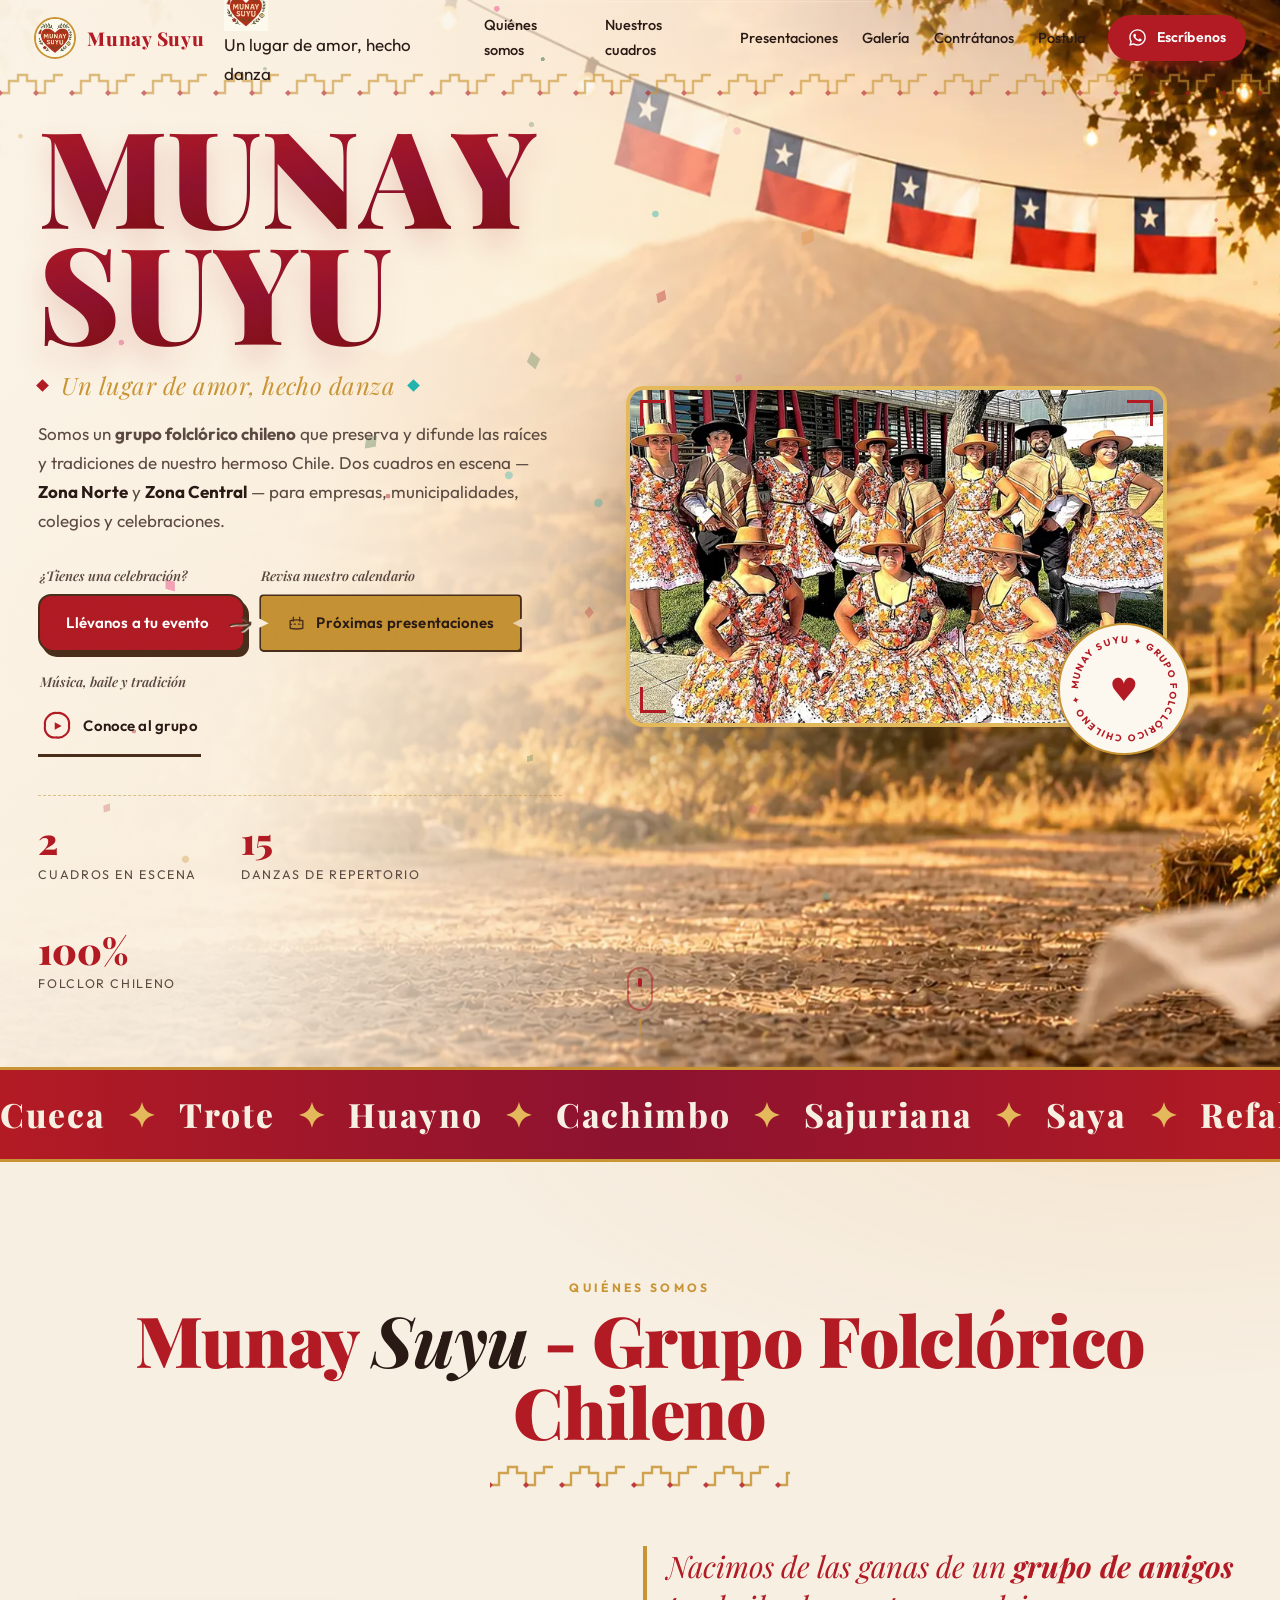
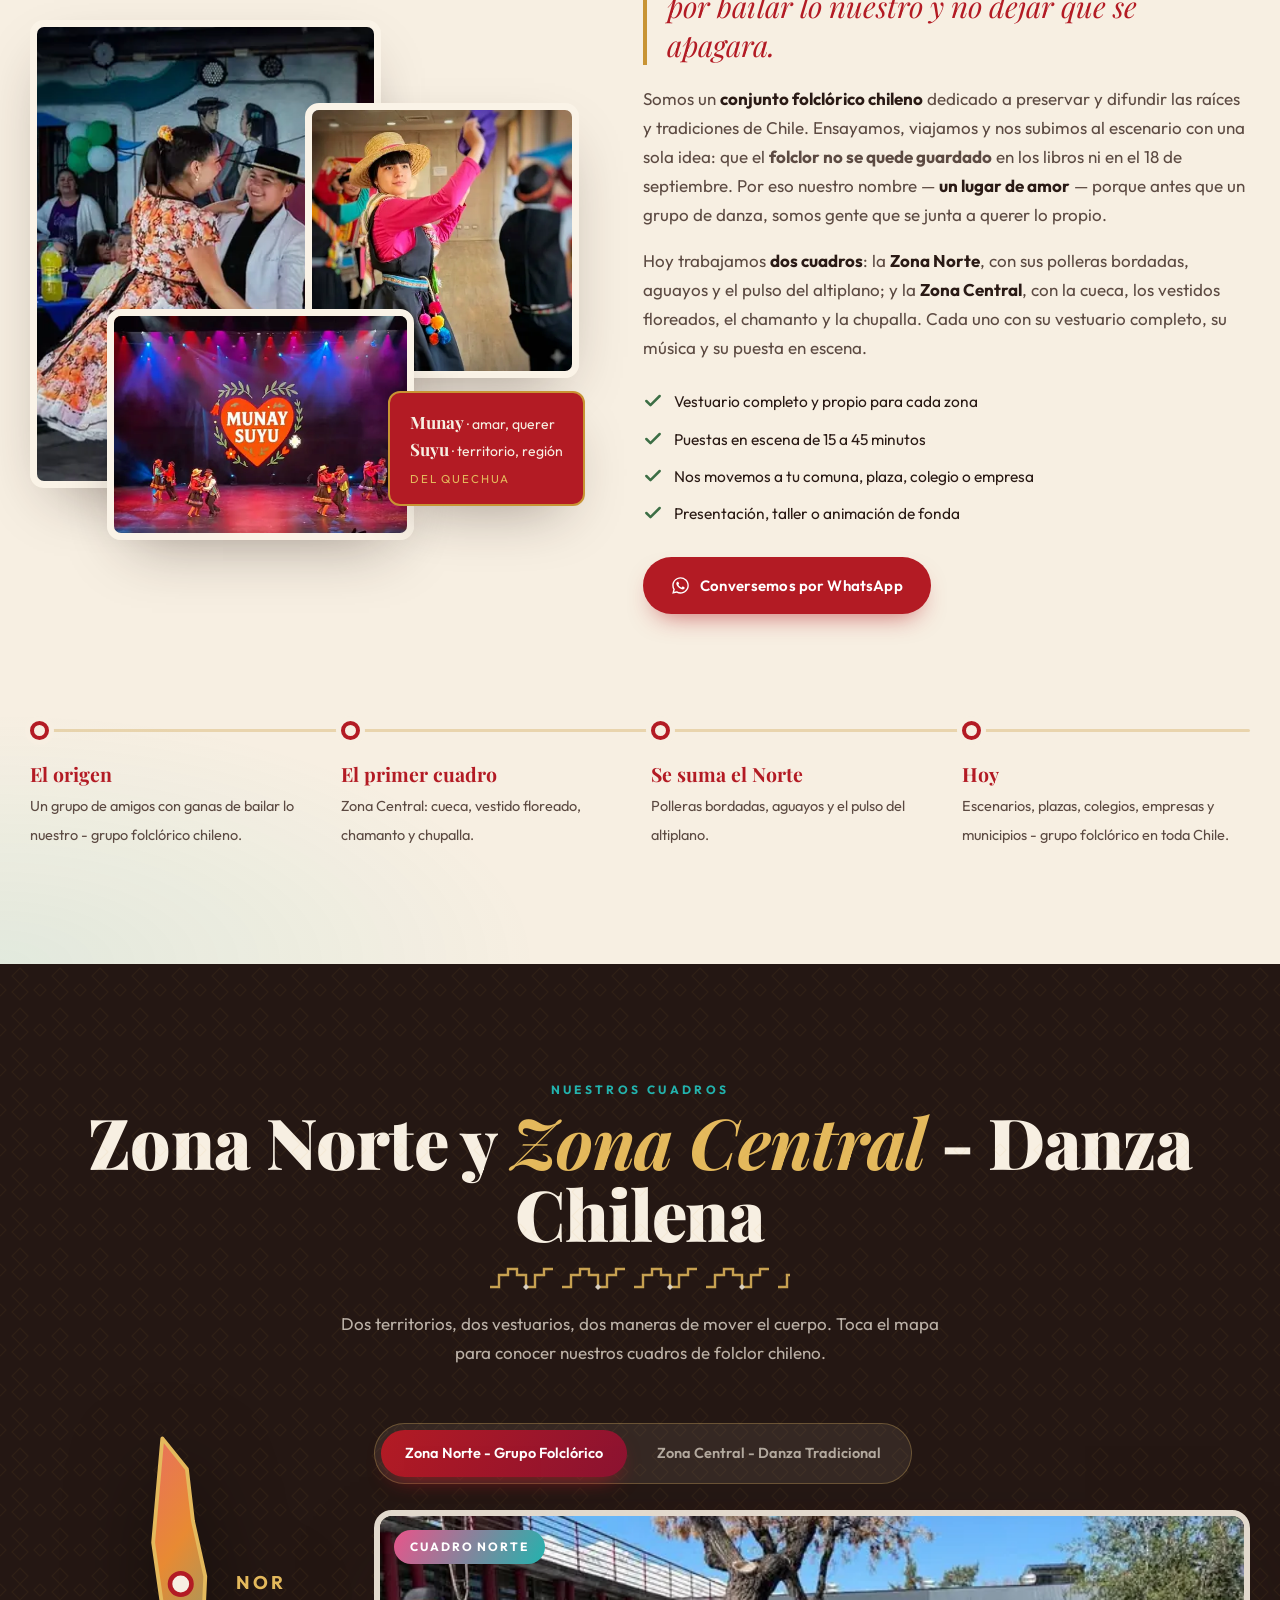
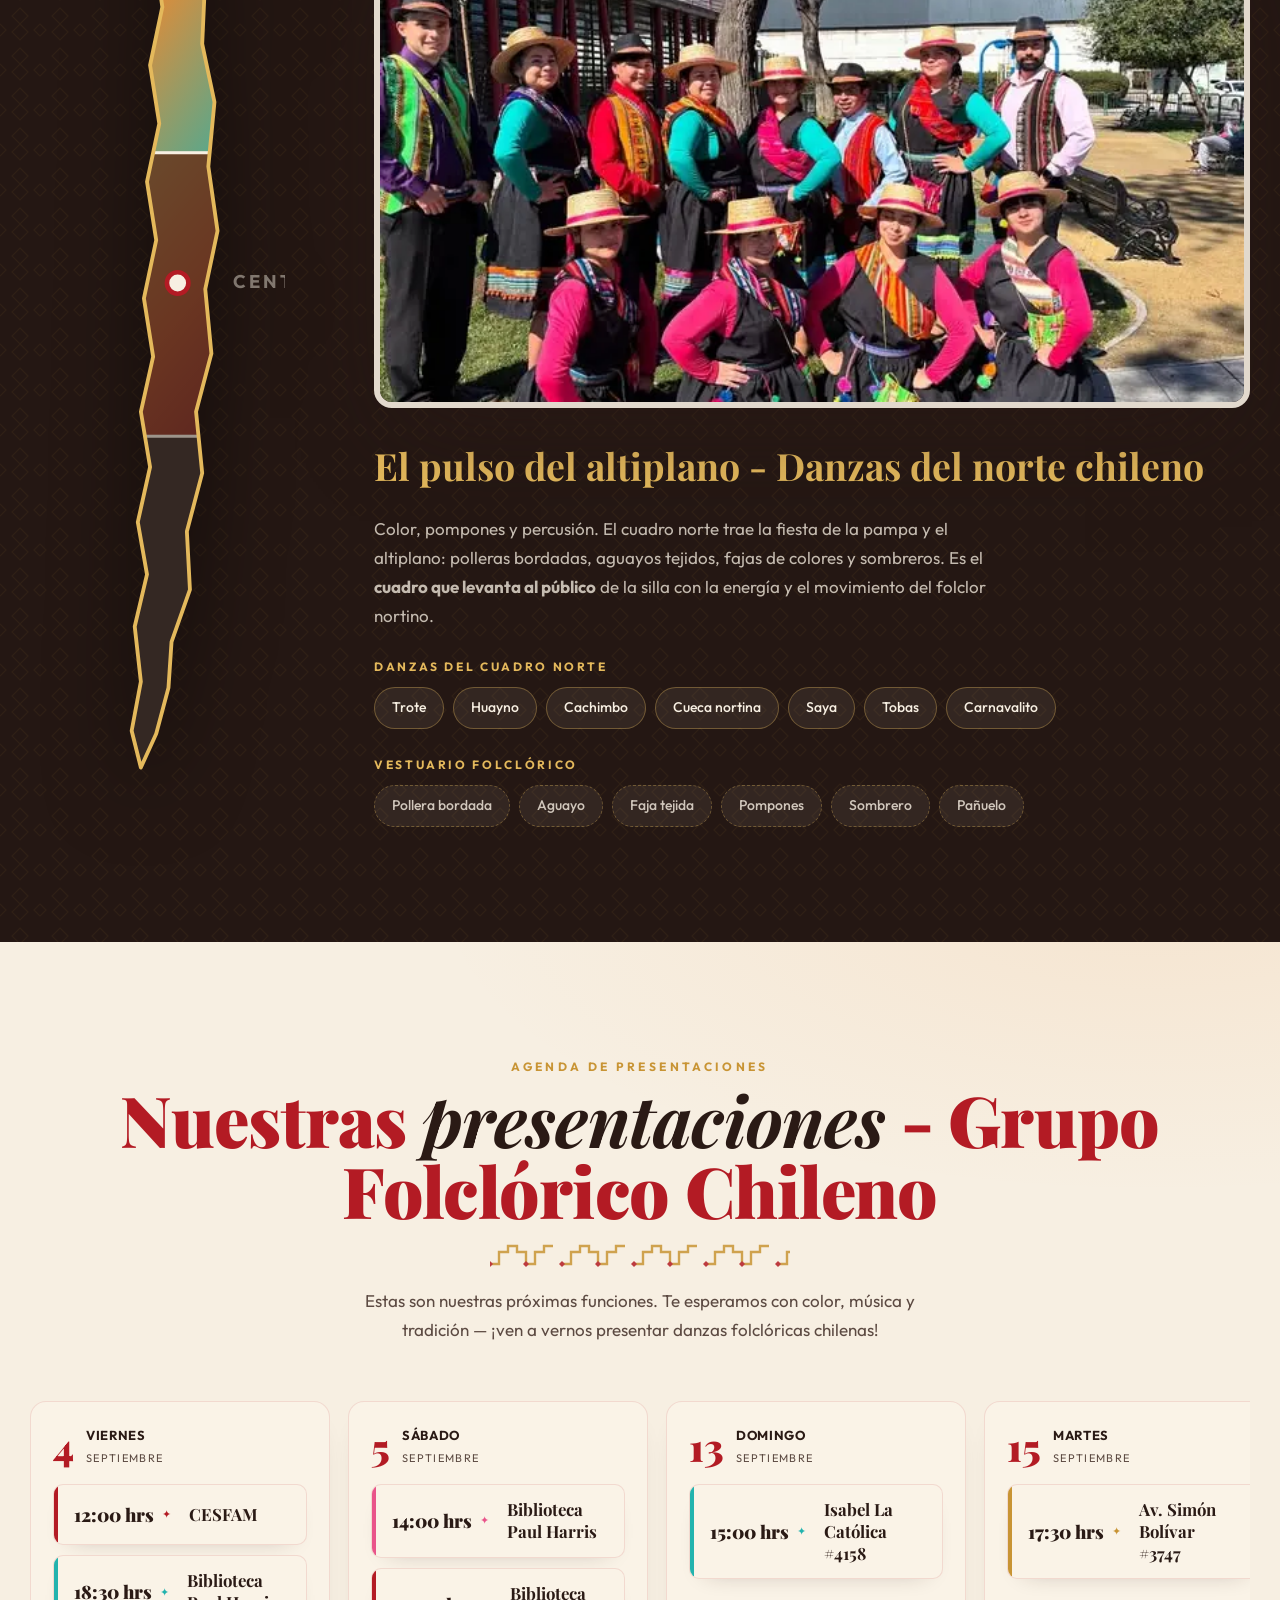
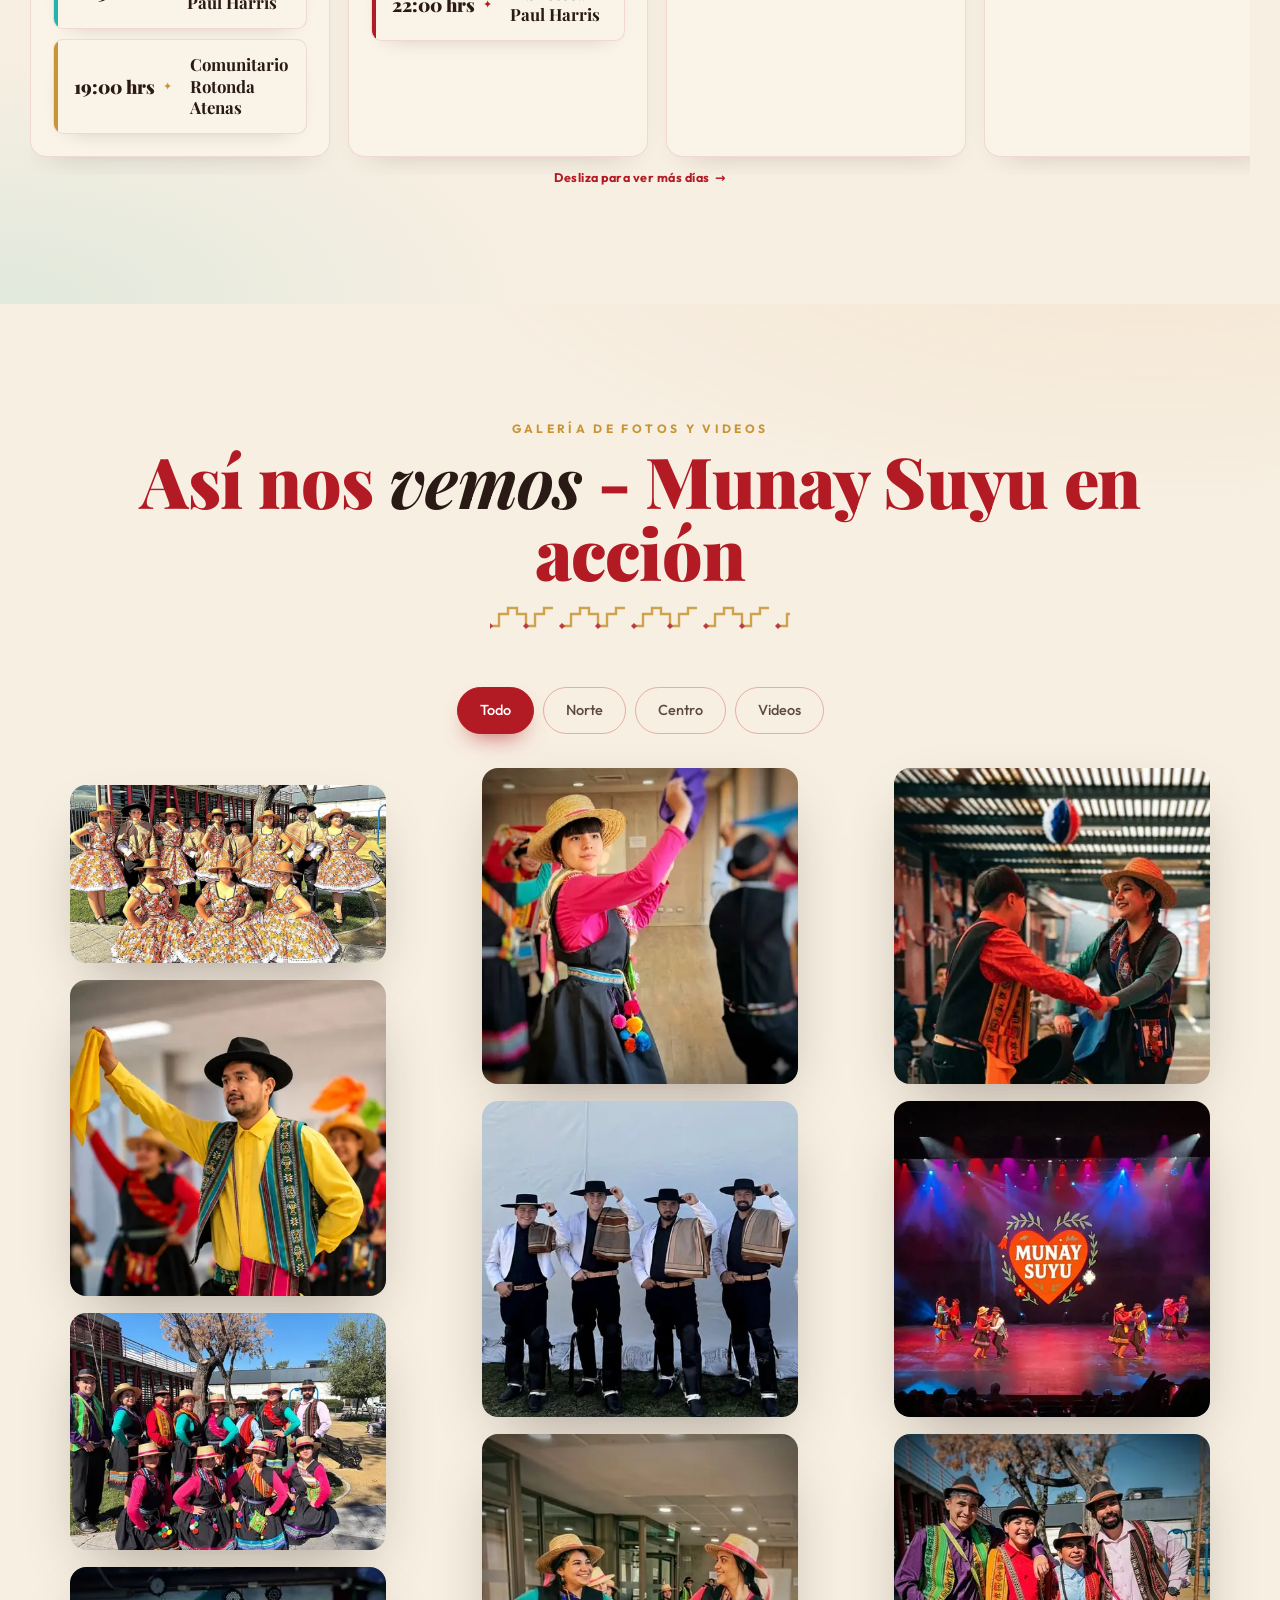
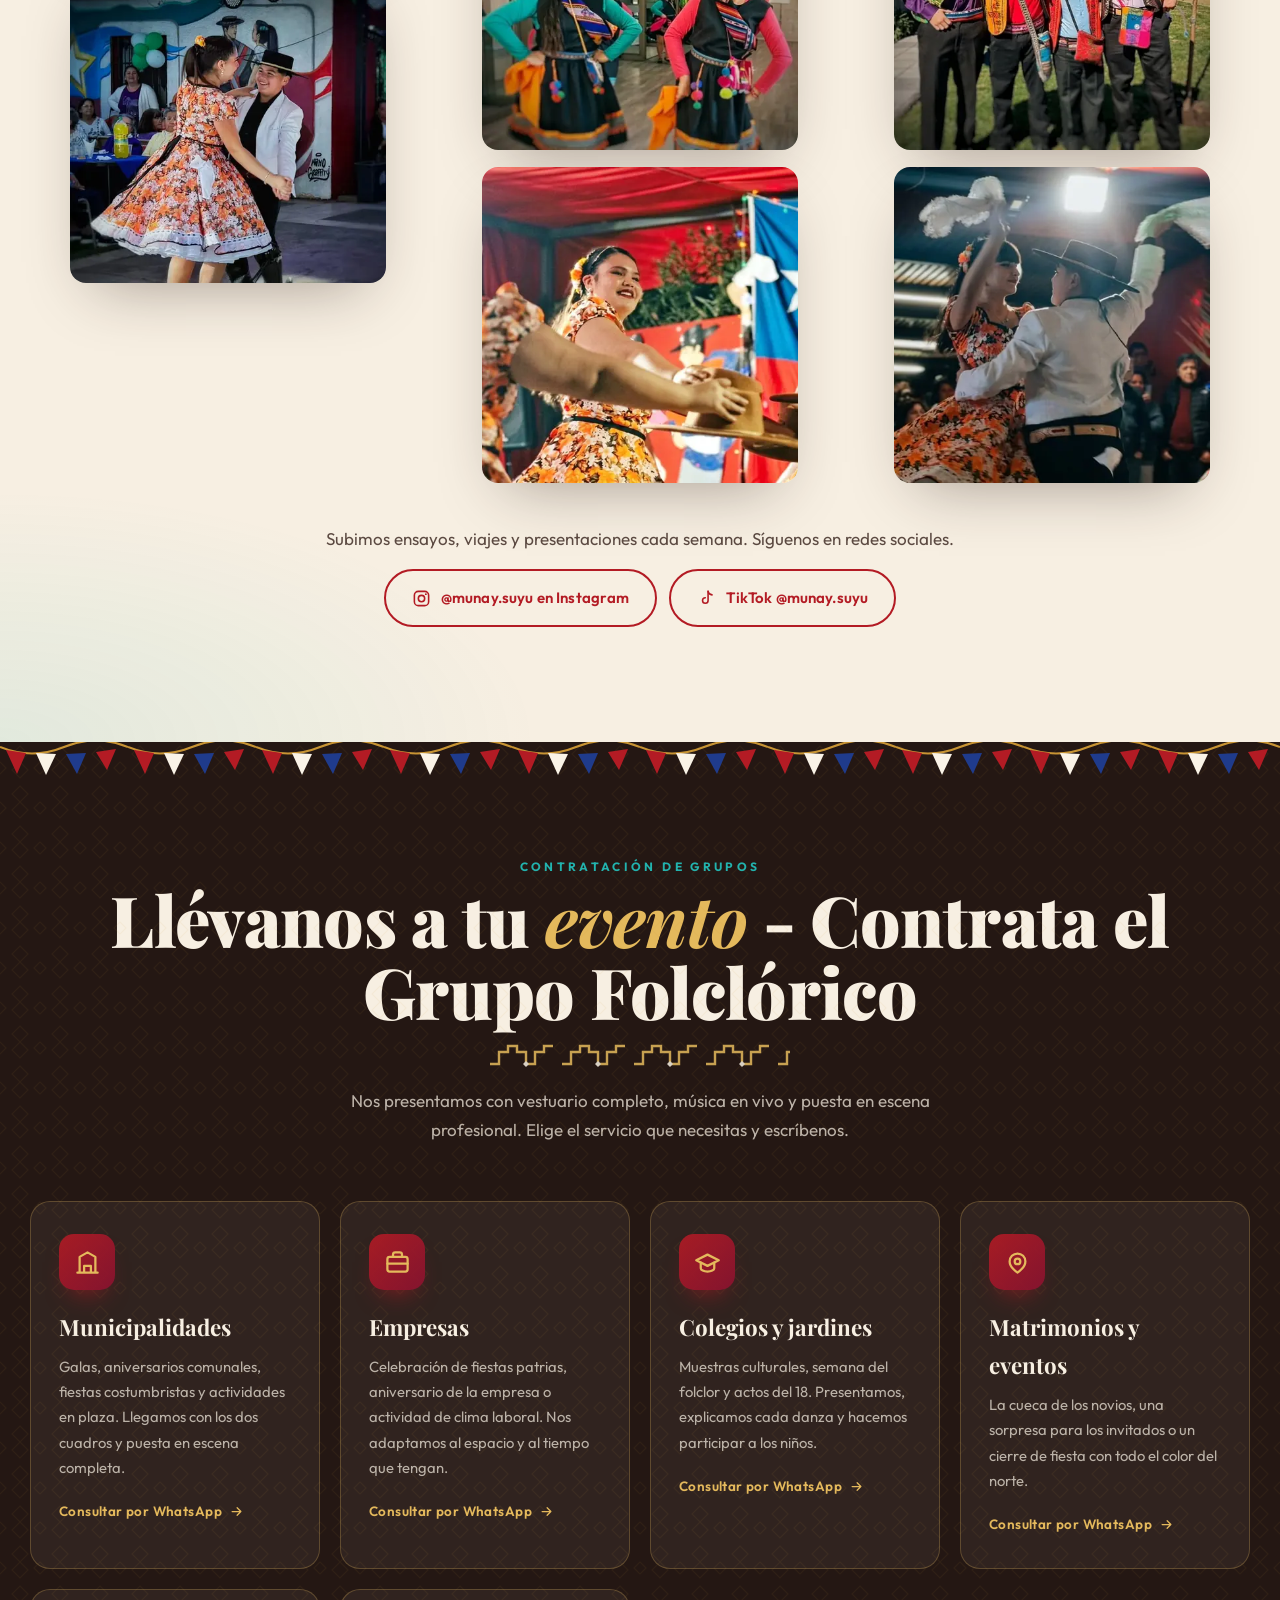
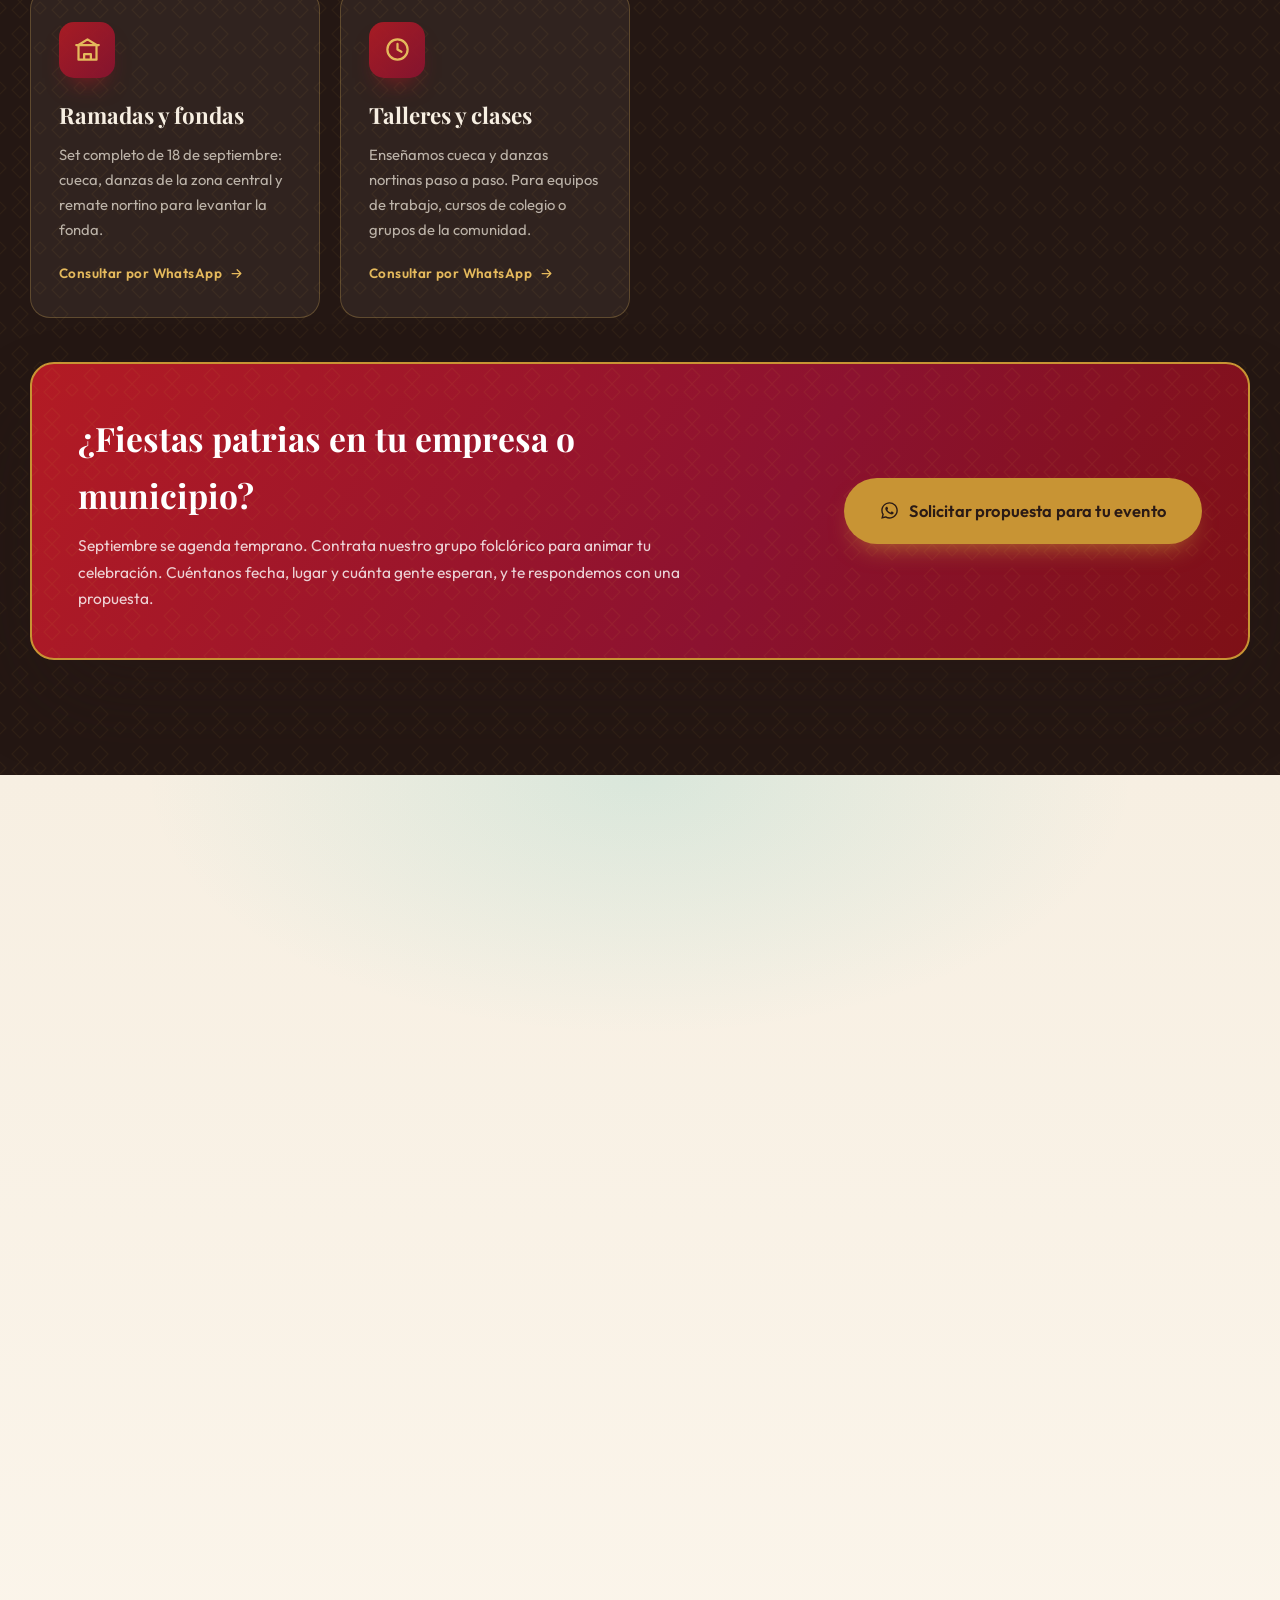
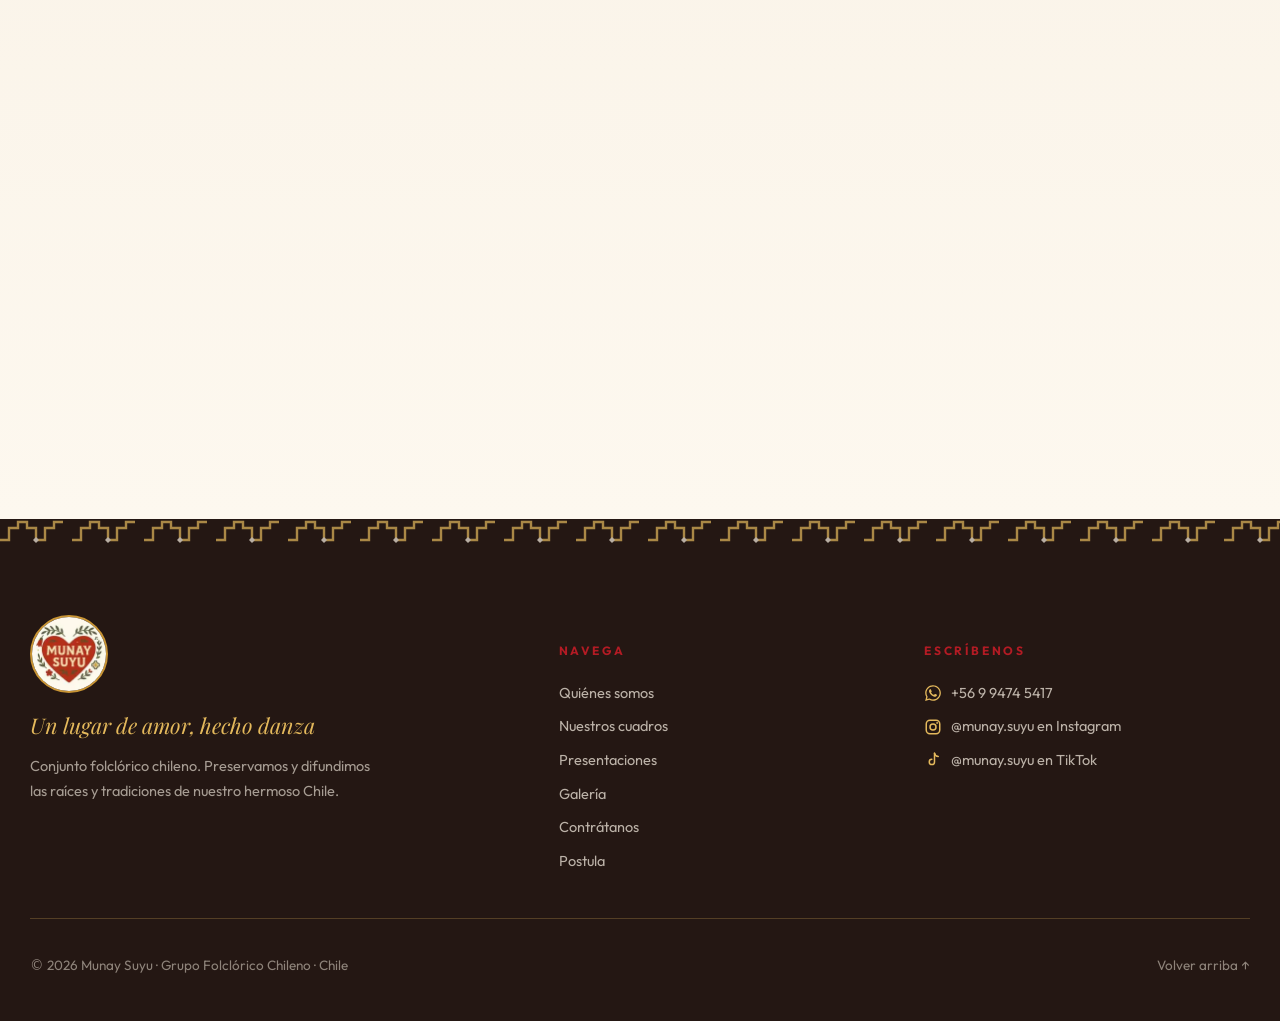
==== commit c1583ac5: "Corrige URLs canónicas a www — probable causa de que Google no muestre el logo en resultados de búsq" ====
--- a/index.html
+++ b/index.html
@@ -15,20 +15,20 @@
 <!-- Open Graph para redes sociales -->
 <meta property="og:title" content="Munay Suyu - Grupo Folclórico Chileno | Cuadros Norte y Central">
 <meta property="og:description" content="Munay Suyu preserva y difunde las raíces y tradiciones de Chile. Dos cuadros en escena: Zona Norte y Zona Central. Contrataciones para eventos, empresas y municipalidades.">
-<meta property="og:image" content="https://munaysuyu.cl/assets/img/grupo-oficial.jpg">
+<meta property="og:image" content="https://www.munaysuyu.cl/assets/img/grupo-oficial.jpg">
 <meta property="og:type" content="website">
-<meta property="og:url" content="https://munaysuyu.cl">
+<meta property="og:url" content="https://www.munaysuyu.cl">
 <meta property="og:site_name" content="Munay Suyu">
 
 <!-- Twitter Card -->
 <meta name="twitter:card" content="summary_large_image">
 <meta name="twitter:title" content="Munay Suyu - Grupo Folclórico Chileno">
 <meta name="twitter:description" content="Espectáculos de folclor chileno con cuadros de Zona Norte y Zona Central">
-<meta name="twitter:image" content="https://munaysuyu.cl/assets/img/grupo-oficial.jpg">
+<meta name="twitter:image" content="https://www.munaysuyu.cl/assets/img/grupo-oficial.jpg">
 
 <meta name="color-scheme" content="light">
 <link rel="icon" href="assets/img/logo-munay-suyu.jpg">
-<link rel="canonical" href="https://munaysuyu.cl">
+<link rel="canonical" href="https://www.munaysuyu.cl">
 
 <!-- Fuentes propias: sin conexiones a Google, sin bloqueo de terceros -->
 <link rel="preload" href="assets/fuentes/outfit-var.woff2" as="font" type="font/woff2" crossorigin>
@@ -49,8 +49,8 @@
   "@type": "LocalBusiness",
   "name": "Munay Suyu",
   "description": "Grupo folclórico chileno que preserva y difunde las raíces y tradiciones de Chile",
-  "image": "https://munaysuyu.cl/assets/img/grupo-oficial.jpg",
-  "url": "https://munaysuyu.cl",
+  "image": "https://www.munaysuyu.cl/assets/img/grupo-oficial.jpg",
+  "url": "https://www.munaysuyu.cl",
   "telephone": "+56",
   "address": {
     "@type": "PostalAddress",
@@ -69,8 +69,8 @@
   "@context": "https://schema.org",
   "@type": "Organization",
   "name": "Munay Suyu",
-  "url": "https://munaysuyu.cl",
-  "logo": "https://munaysuyu.cl/assets/img/logo-munay-suyu.jpg",
+  "url": "https://www.munaysuyu.cl",
+  "logo": "https://www.munaysuyu.cl/assets/img/logo-munay-suyu.jpg",
   "description": "Conjunto folclórico chileno - Cuadros de Zona Norte y Zona Central",
   "sameAs": [
     "https://www.instagram.com/munay.suyu",
@@ -88,19 +88,19 @@
       "@type": "ListItem",
       "position": 1,
       "name": "Inicio",
-      "item": "https://munaysuyu.cl"
+      "item": "https://www.munaysuyu.cl"
     },
     {
       "@type": "ListItem",
       "position": 2,
       "name": "Quiénes somos",
-      "item": "https://munaysuyu.cl#nosotros"
+      "item": "https://www.munaysuyu.cl#nosotros"
     },
     {
       "@type": "ListItem",
       "position": 3,
       "name": "Nuestros cuadros",
-      "item": "https://munaysuyu.cl#cuadros"
+      "item": "https://www.munaysuyu.cl#cuadros"
     }
   ]
 }
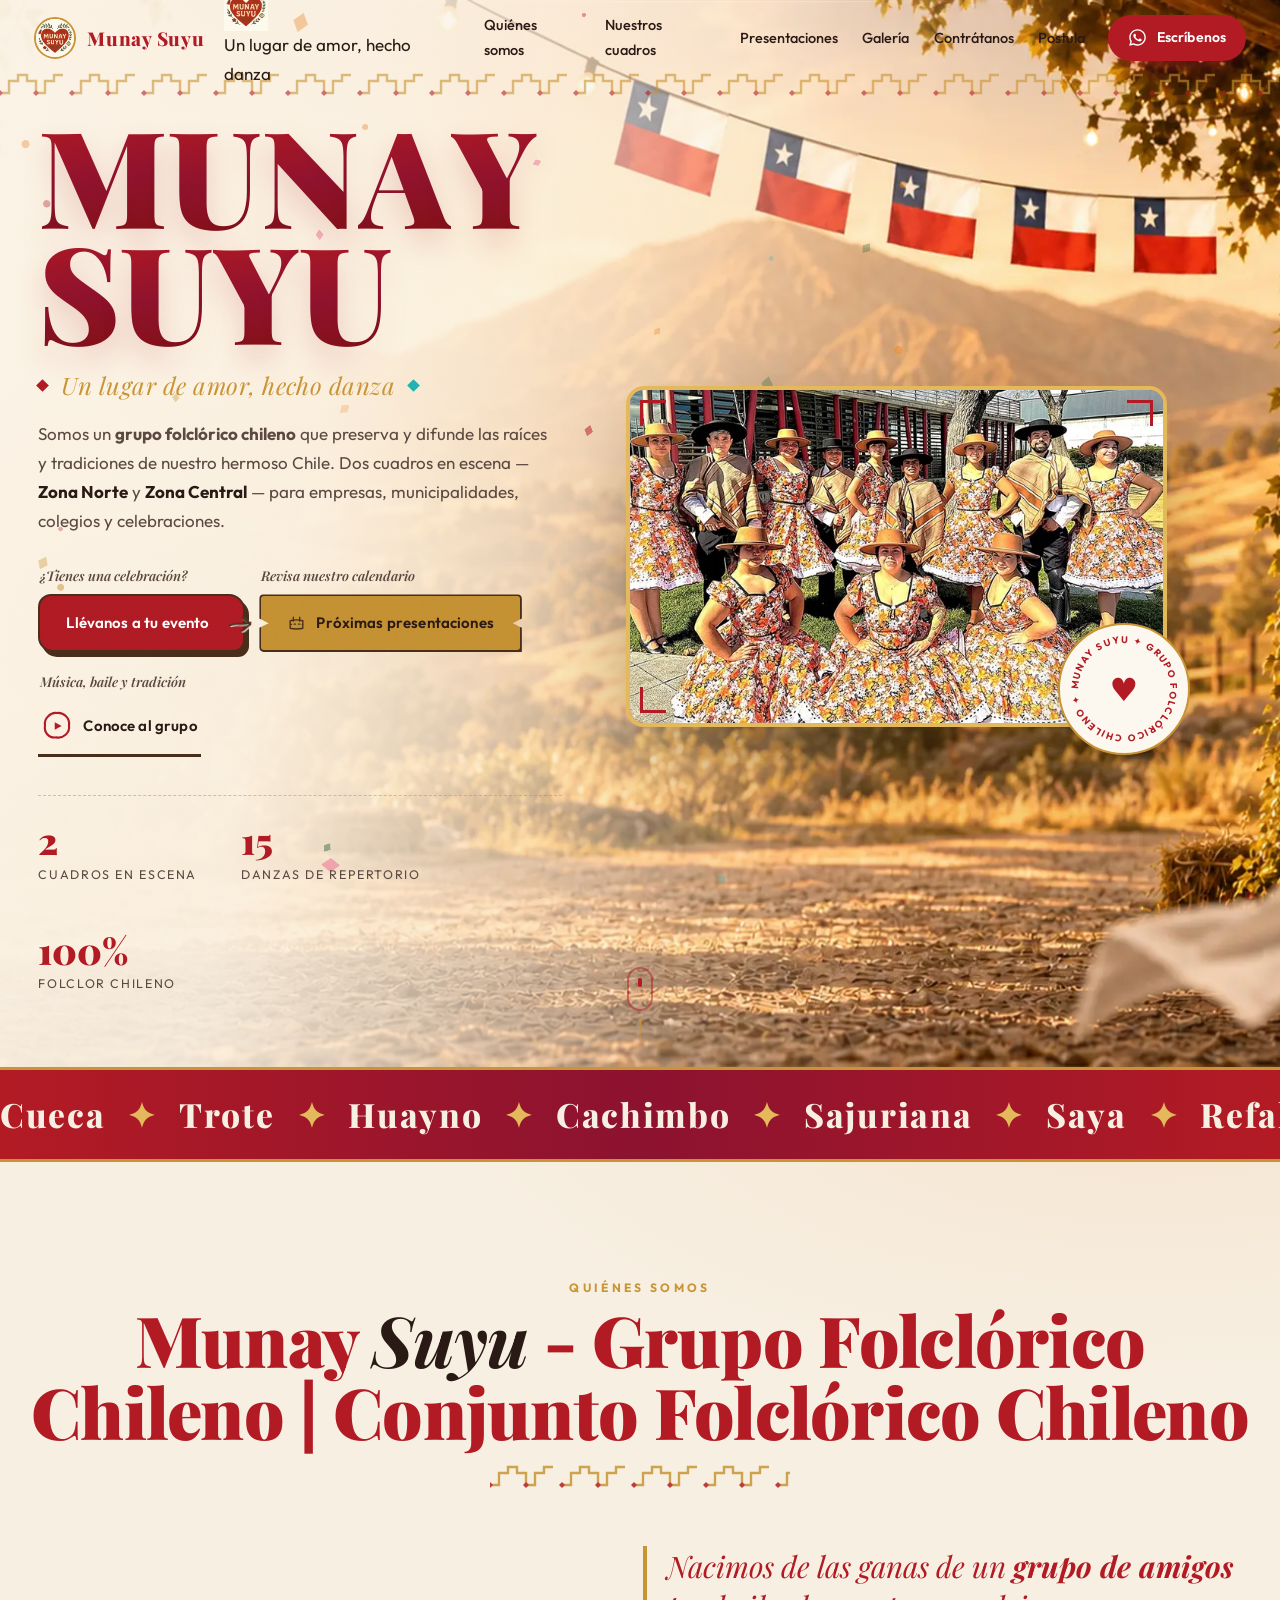
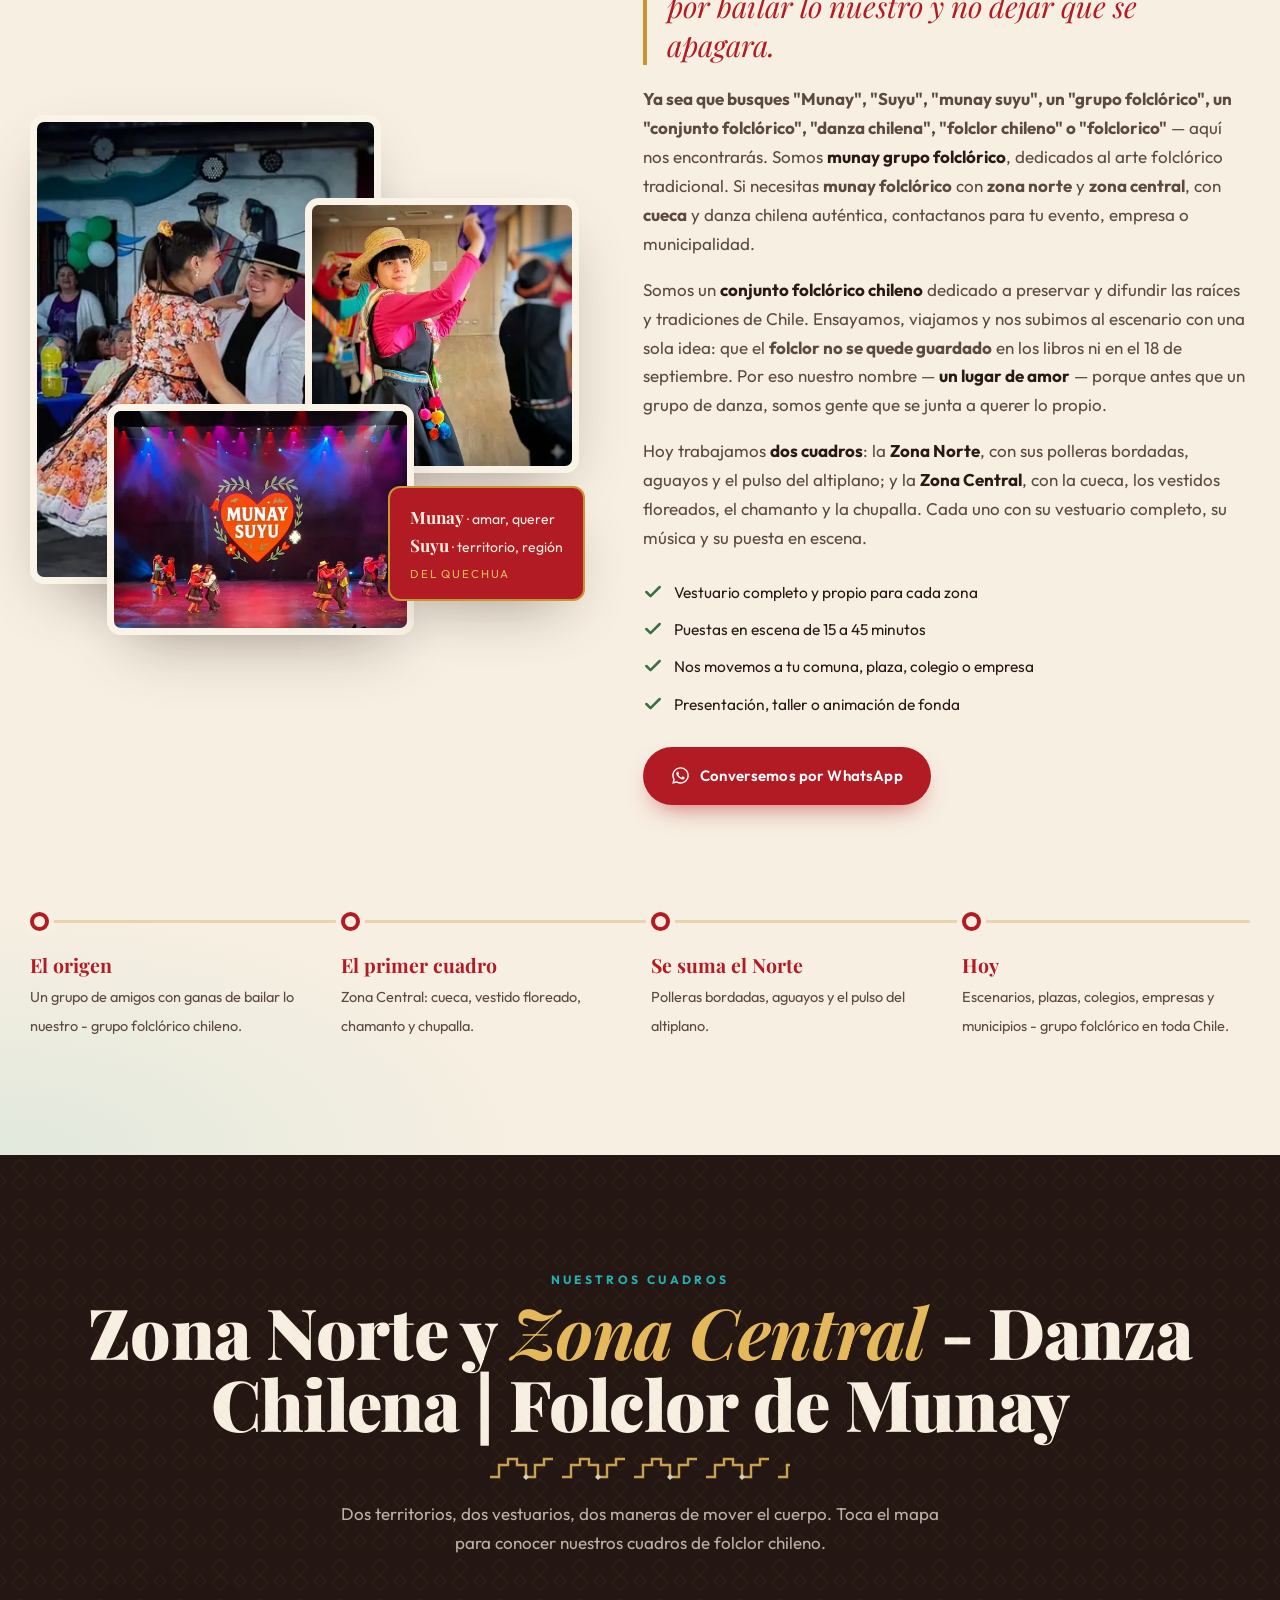
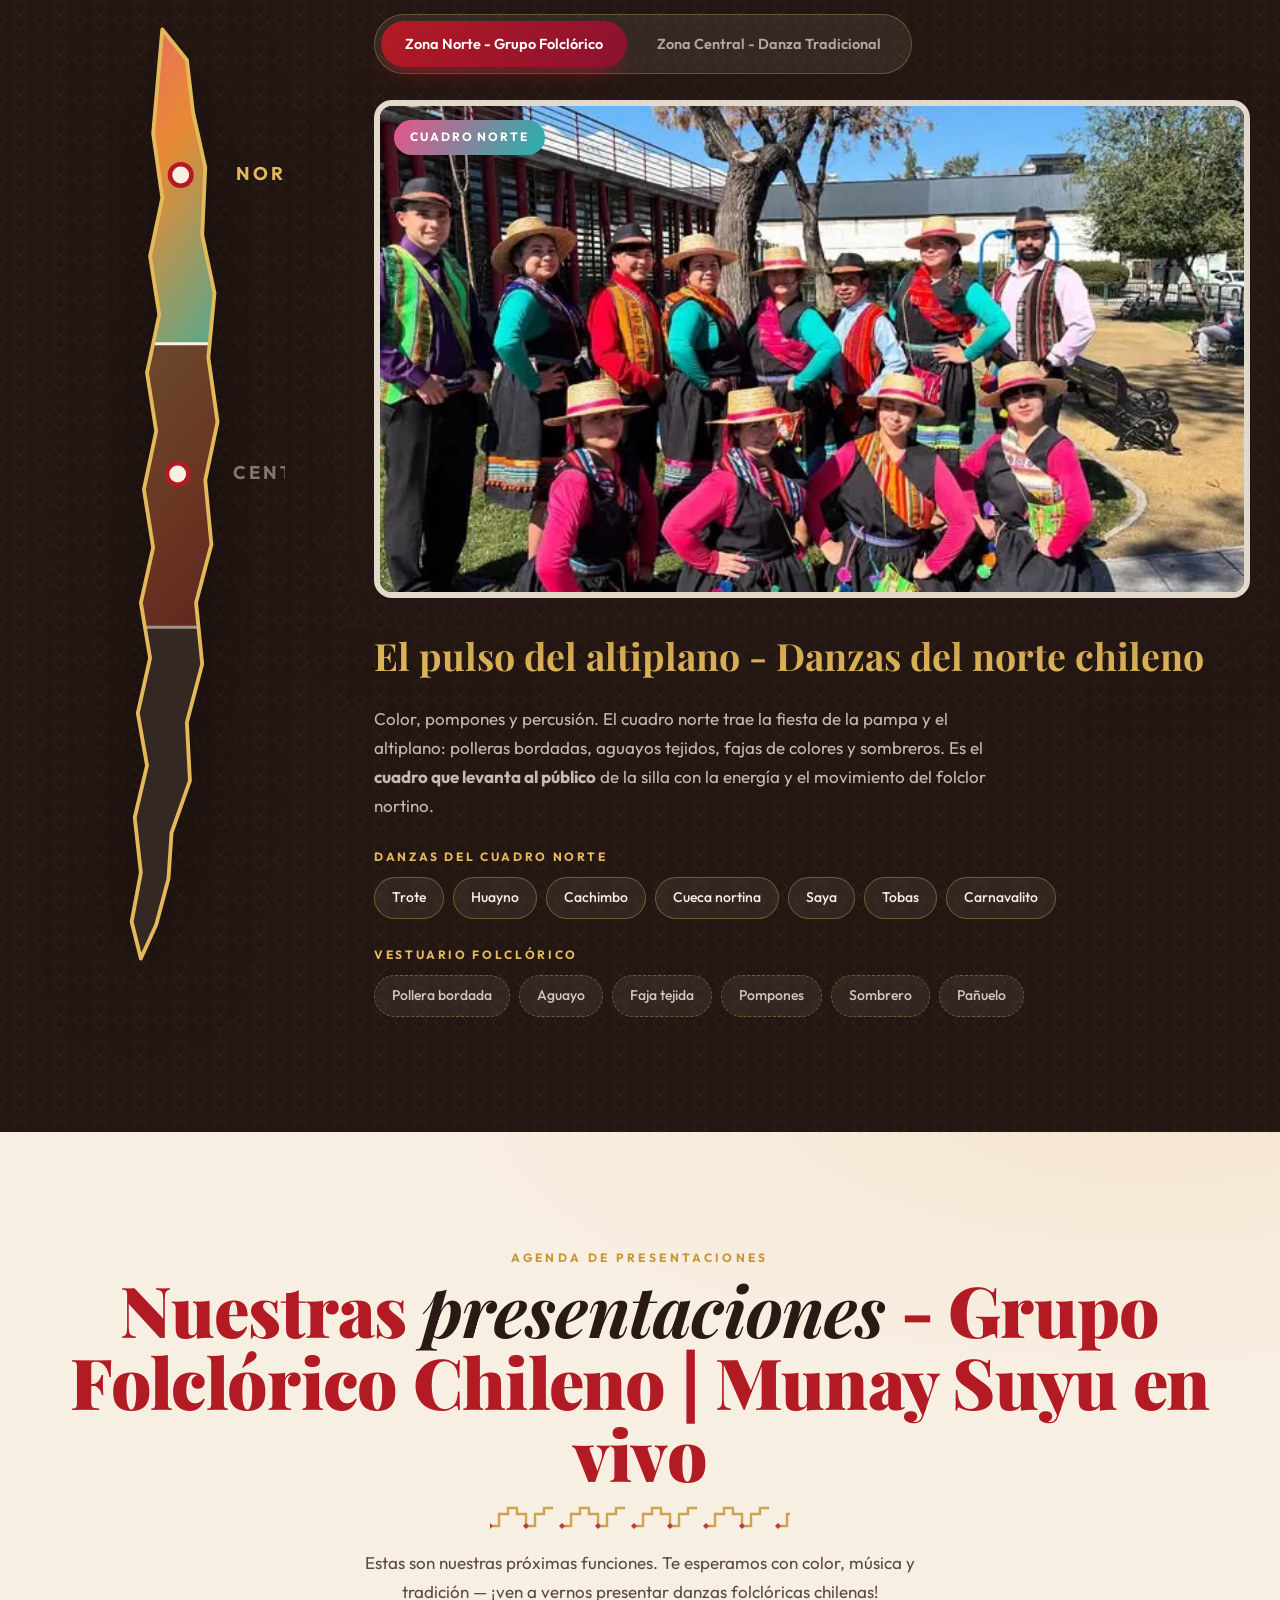
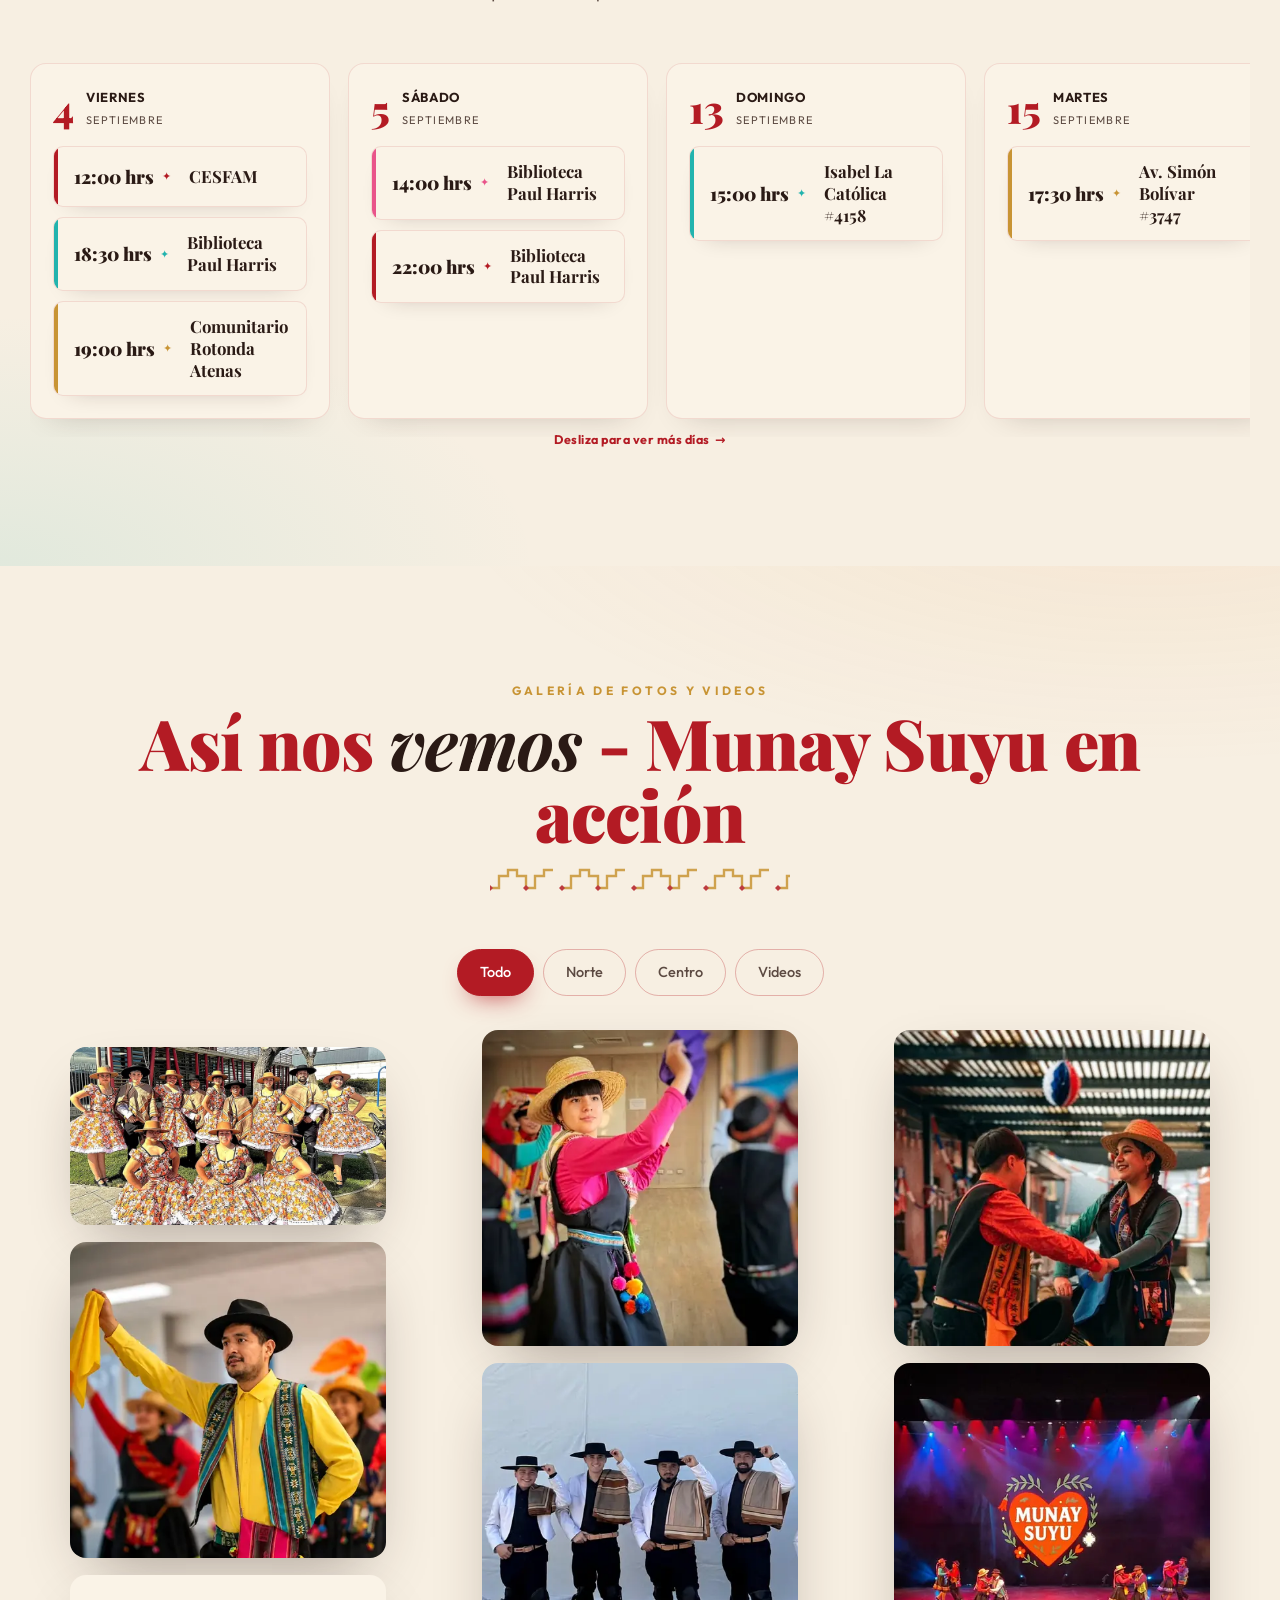
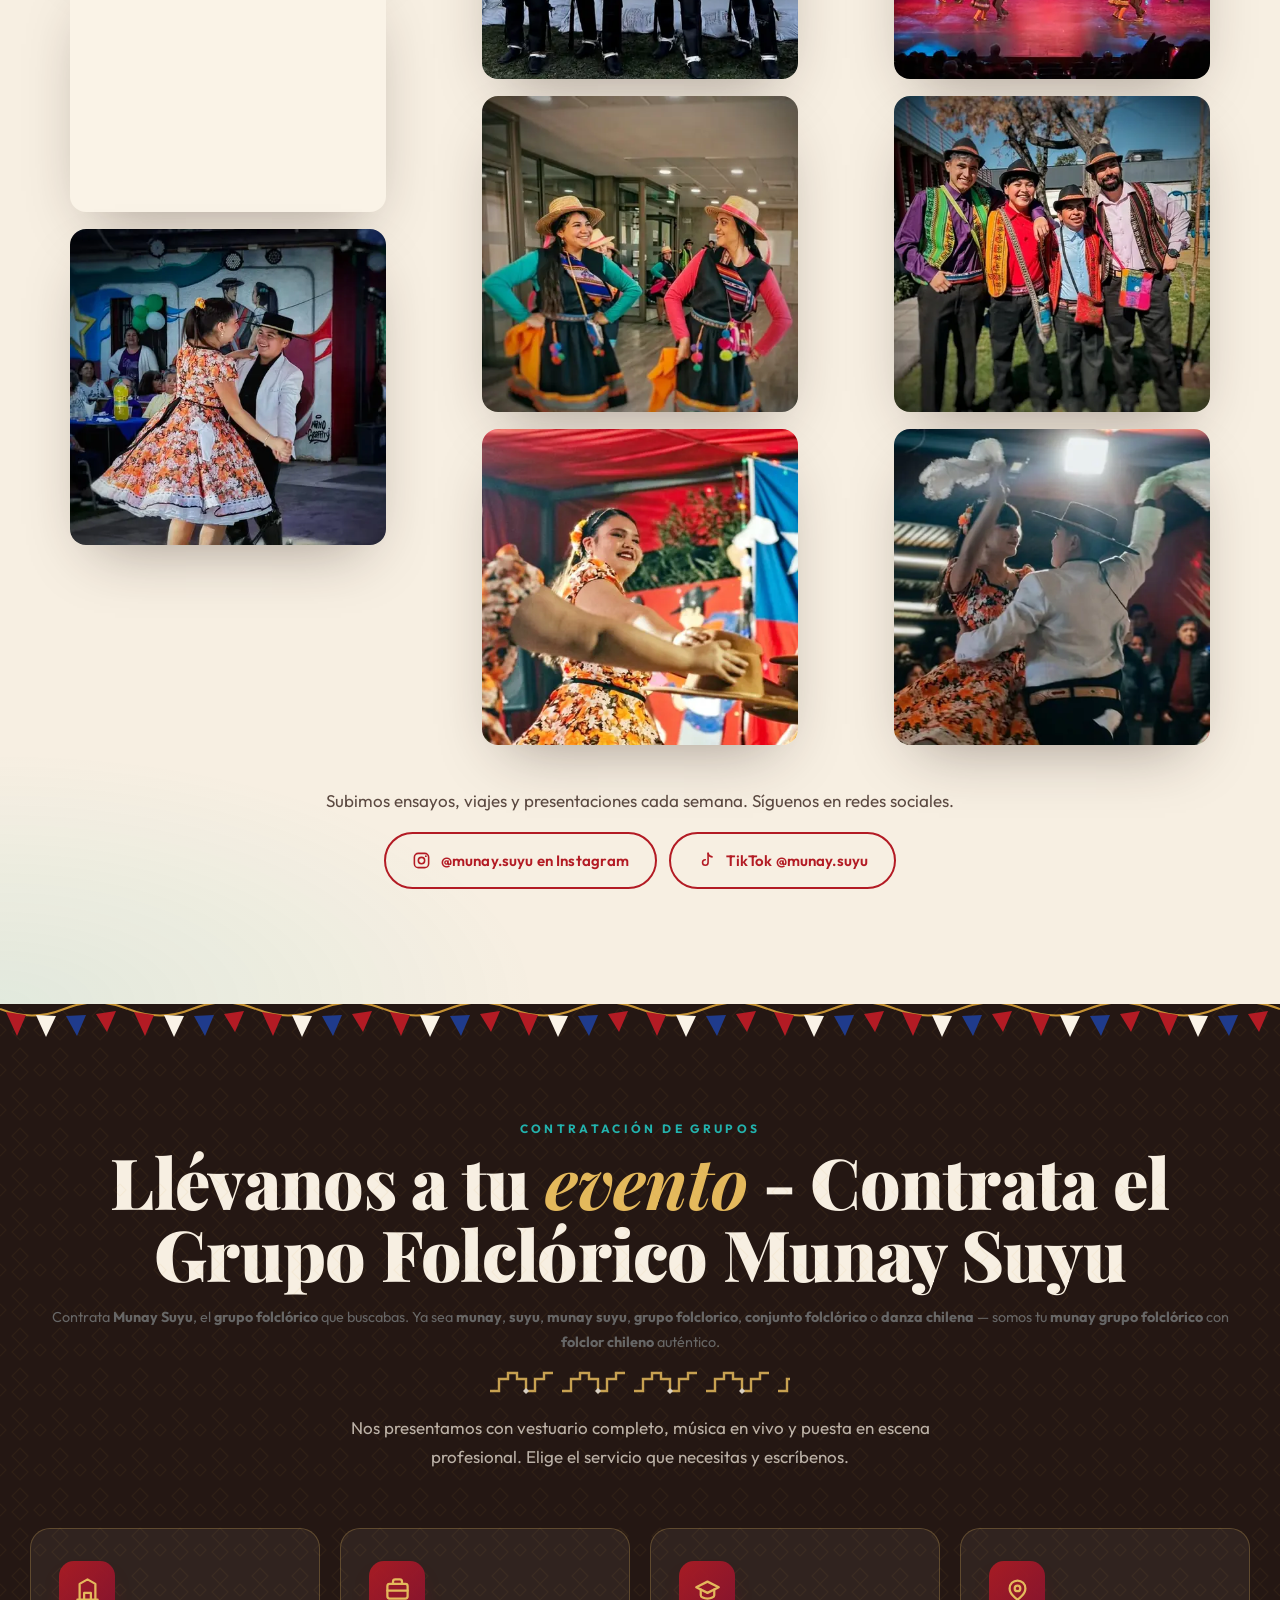
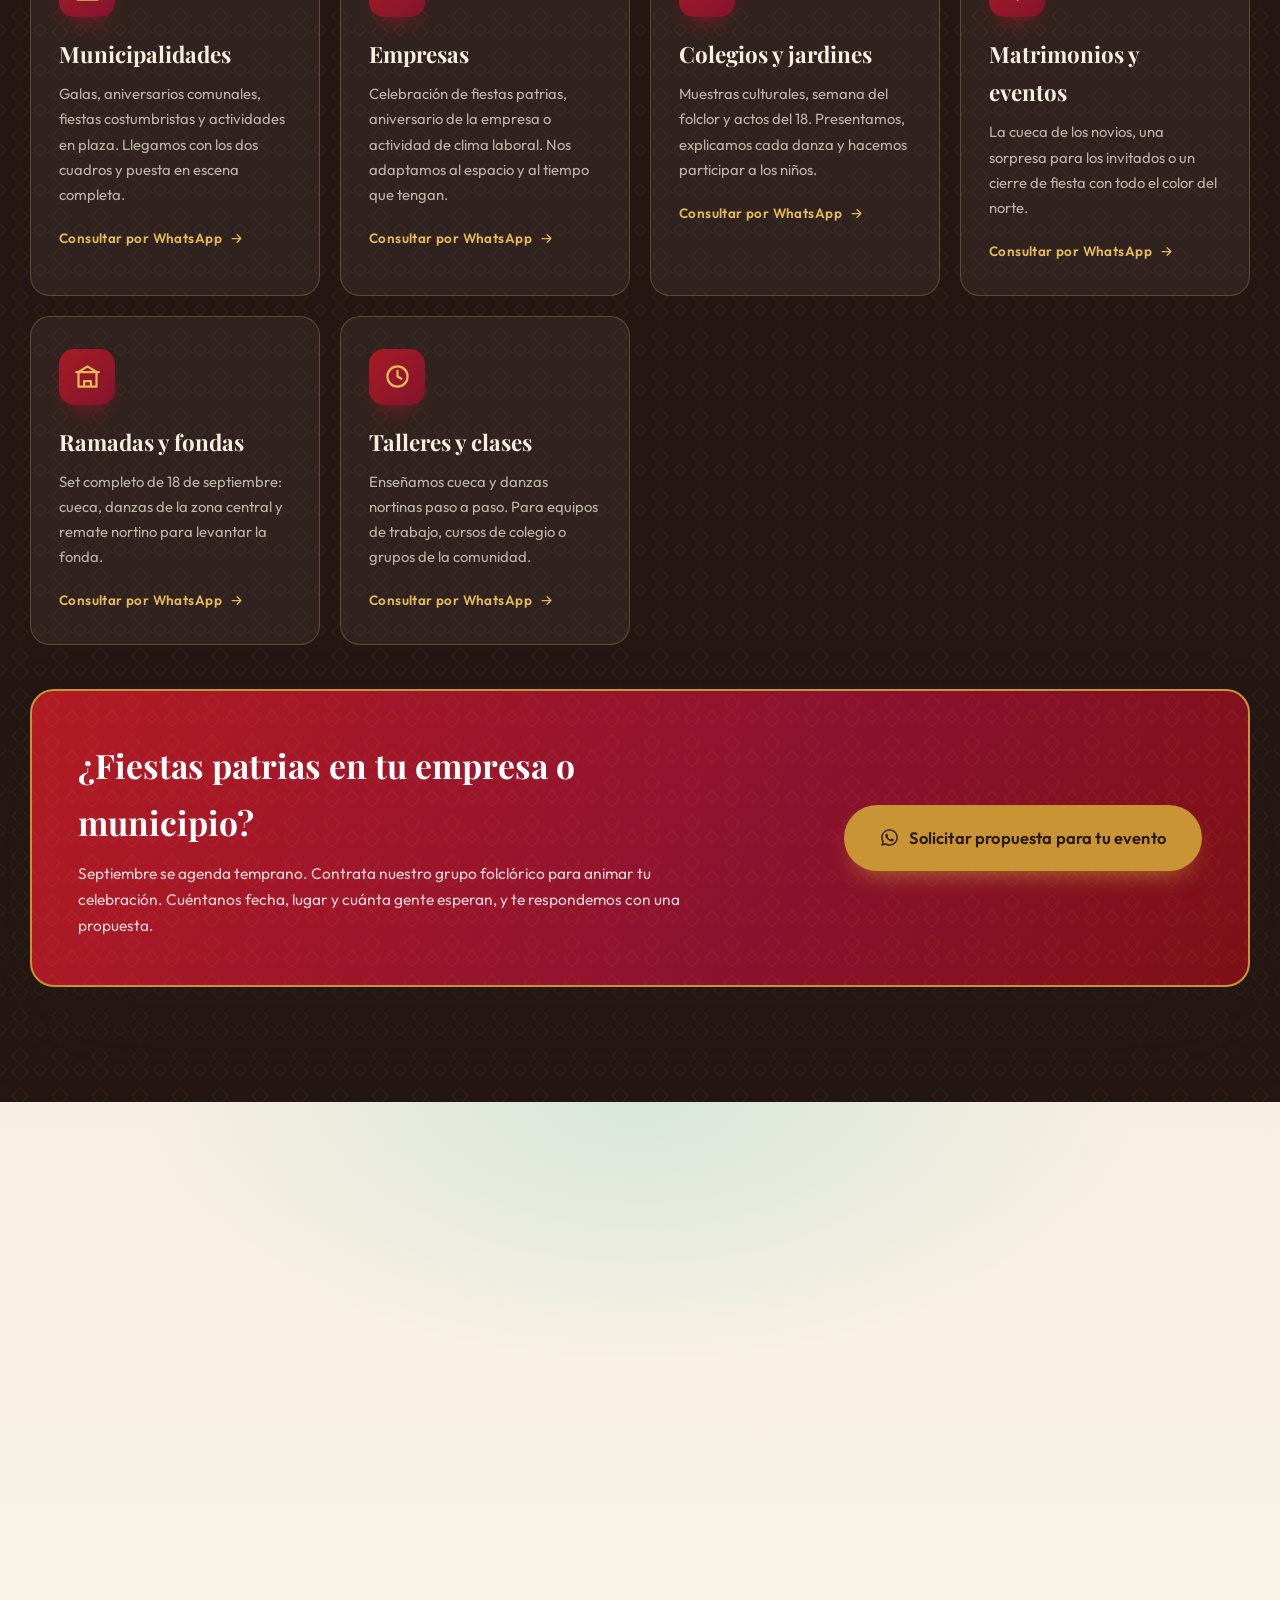
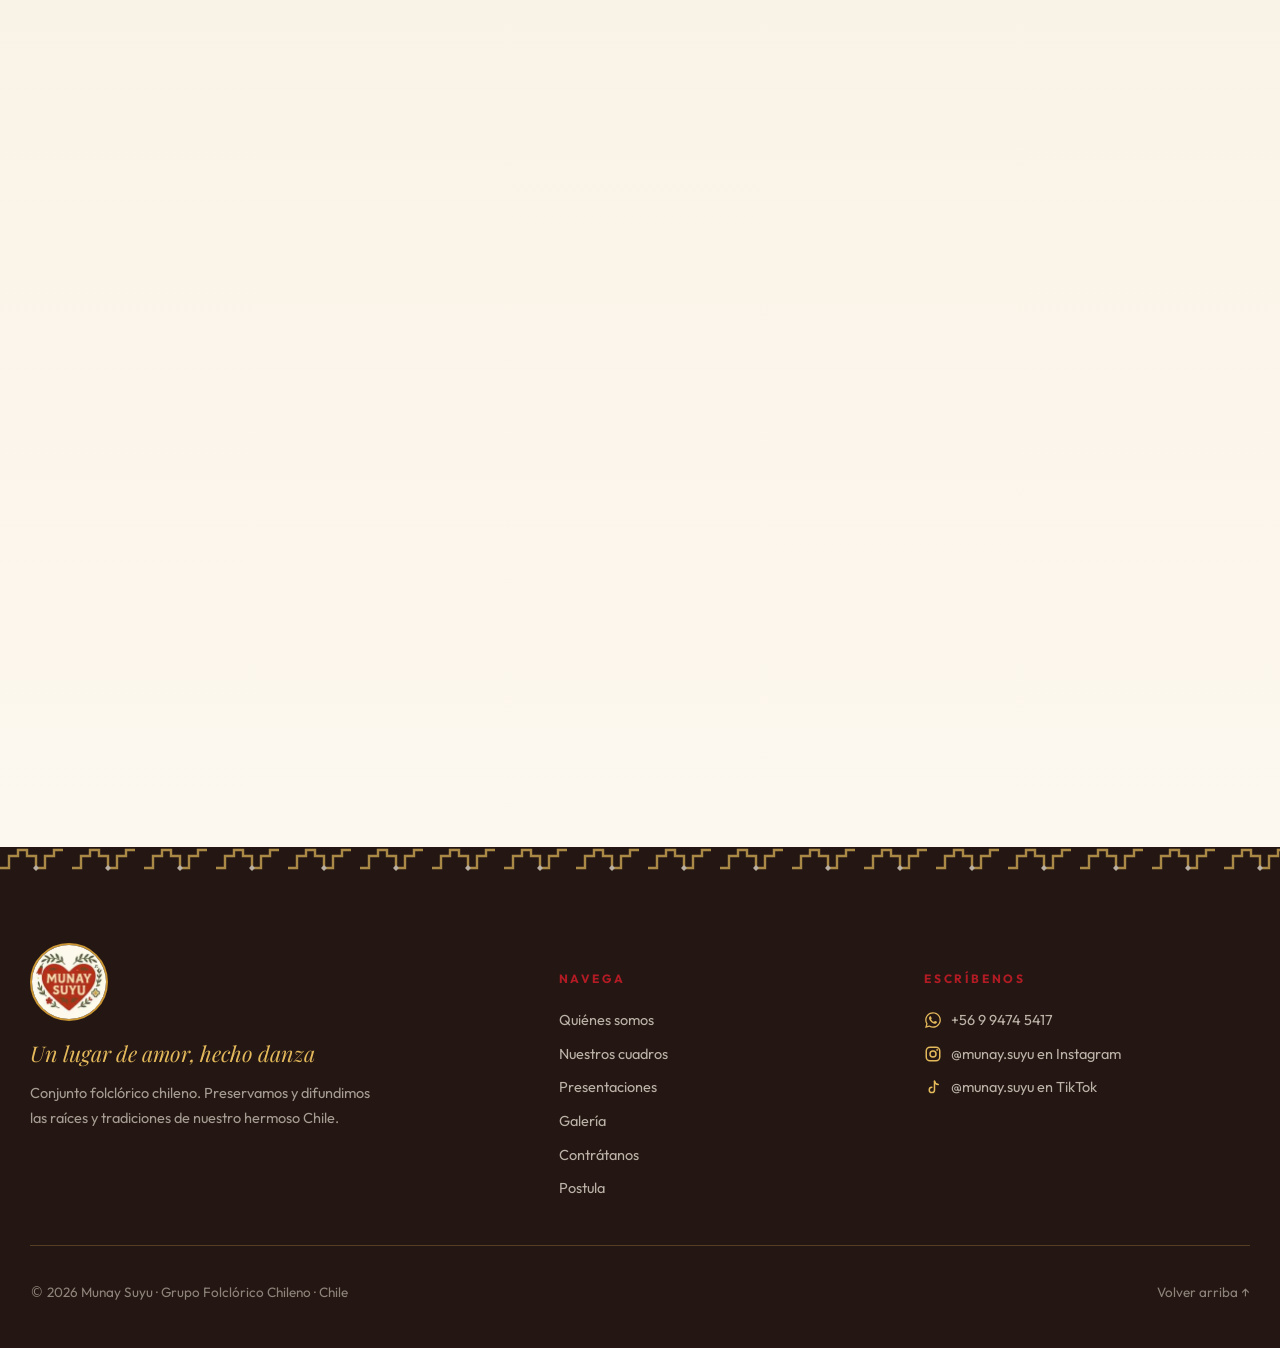
==== commit 30a12915: "🔍 Optimización SEO: Palabras clave munay, suyu, grupo folclórico, etc." ====
--- a/index.html
+++ b/index.html
@@ -4,8 +4,8 @@
 <meta charset="utf-8">
 <meta name="viewport" content="width=device-width, initial-scale=1">
 <title>Munay Suyu - Grupo Folclórico Chileno | Cuadros Norte y Central</title>
-<meta name="description" content="Munay Suyu es un grupo folclórico chileno que preserva tradiciones. Cuadros de Zona Norte y Zona Central. Contrataciones para empresas, municipalidades, colegios y eventos. Espectáculos de danza tradicional chilena.">
-<meta name="keywords" content="grupo folclórico, folclor chileno, danza chilena, conjunto folclórico, cueca, norte, zona central, tradiciones chilenas, espectáculos folclóricos, contratación de grupos de danza">
+<meta name="description" content="Munay Suyu - Grupo folclórico chileno que preserva tradiciones. Munay es un conjunto folclórico con cuadros de Zona Norte y Central. Buscas munay solo? suyu? munay suyu? Encuentra danza tradicional chilena, folclor, cueca. Contrataciones y espectáculos.">
+<meta name="keywords" content="munay, suyu, munay suyu, grupo folclórico, grupo folclorico, conjunto folclórico, conjunto folclorico, danza chilena, folclor chileno, folclore chileno, cueca, folclórico, folclorico, munay grupo folclórico, munay grupo folclorico, munay folclórico, munay folclorico, munay suyu grupo, suyu grupo folclórico, zona norte, zona central, huasos, tradiciones chilenas, espectáculos folclóricos, contratación grupos danza, danza tradicional, arte folclórico, cultura chilena">
 <meta name="theme-color" content="#B31B24">
 <meta name="author" content="Munay Suyu">
 <meta name="robots" content="index, follow">
@@ -151,7 +151,7 @@
 
   <div class="hero__grid">
     <div class="hero__texto">
-      <h1 class="hero__titulo" aria-label="Munay Suyu - Grupo folclórico chileno">
+      <h1 class="hero__titulo" aria-label="Munay Suyu - Grupo folclórico chileno - Munay - Suyu">
         <span class="linea"><b>M</b><b>U</b><b>N</b><b>A</b><b>Y</b></span>
         <span class="linea"><b>S</b><b>U</b><b>Y</b><b>U</b></span>
       </h1>
@@ -253,7 +253,7 @@
   <div class="contenedor">
     <header class="titulo" data-animar>
       <p class="titulo__eyebrow">Quiénes somos</p>
-      <h2 class="titulo__h2">Munay <em>Suyu</em> - Grupo Folclórico Chileno</h2>
+      <h2 class="titulo__h2">Munay <em>Suyu</em> - Grupo Folclórico Chileno | Conjunto Folclórico Chileno</h2>
       <div class="titulo__guarda"></div>
     </header>
 
@@ -287,6 +287,8 @@
       <div class="nosotros__texto">
         <p class="destacado" data-animar>Nacimos de las ganas de un <strong>grupo de amigos</strong> por bailar lo nuestro y no dejar que se apagara.</p>
 
+        <p data-animar><strong>Ya sea que busques "Munay", "Suyu", "munay suyu", un "grupo folclórico", un "conjunto folclórico", "danza chilena", "folclor chileno" o "folclorico"</strong> — aquí nos encontrarás. Somos <b>munay grupo folclórico</b>, dedicados al arte folclórico tradicional. Si necesitas <strong>munay folclórico</strong> con <strong>zona norte</strong> y <strong>zona central</strong>, con <strong>cueca</strong> y danza chilena auténtica, contactanos para tu evento, empresa o municipalidad.</p>
+
         <p data-animar>Somos un <b>conjunto folclórico chileno</b> dedicado a preservar y difundir las raíces y tradiciones de Chile. Ensayamos, viajamos y nos subimos al escenario
         con una sola idea: que el <strong>folclor no se quede guardado</strong> en los libros ni en el 18 de septiembre.
         Por eso nuestro nombre — <b>un lugar de amor</b> — porque antes que un grupo de danza, somos gente
@@ -328,7 +330,7 @@
   <div class="contenedor">
     <header class="titulo titulo--claro" data-animar>
       <p class="titulo__eyebrow">Nuestros cuadros</p>
-      <h2 class="titulo__h2">Zona Norte y <em>Zona Central</em> - Danza Chilena</h2>
+      <h2 class="titulo__h2">Zona Norte y <em>Zona Central</em> - Danza Chilena | Folclor de Munay</h2>
       <div class="titulo__guarda"></div>
       <p class="titulo__bajada">Dos territorios, dos vestuarios, dos maneras de mover el cuerpo. Toca el mapa para conocer nuestros cuadros de folclor chileno.</p>
     </header>
@@ -428,7 +430,7 @@
   <div class="contenedor">
     <header class="titulo" data-animar>
       <p class="titulo__eyebrow">Agenda de presentaciones</p>
-      <h2 class="titulo__h2">Nuestras <em>presentaciones</em> - Grupo Folclórico Chileno</h2>
+      <h2 class="titulo__h2">Nuestras <em>presentaciones</em> - Grupo Folclórico Chileno | Munay Suyu en vivo</h2>
       <div class="titulo__guarda"></div>
       <p class="titulo__bajada">Estas son nuestras próximas funciones. Te esperamos con color, música y tradición — ¡ven a vernos presentar danzas folclóricas chilenas!</p>
     </header>
@@ -479,7 +481,8 @@
   <div class="contenedor">
     <header class="titulo titulo--claro" data-animar>
       <p class="titulo__eyebrow">Contratación de grupos</p>
-      <h2 class="titulo__h2">Llévanos a tu <em>evento</em> - Contrata el Grupo Folclórico</h2>
+      <h2 class="titulo__h2">Llévanos a tu <em>evento</em> - Contrata el Grupo Folclórico Munay Suyu</h2>
+      <p style="font-size: 0.9rem; color: #666; margin-top: 1rem;">Contrata <strong>Munay Suyu</strong>, el <strong>grupo folclórico</strong> que buscabas. Ya sea <strong>munay</strong>, <strong>suyu</strong>, <strong>munay suyu</strong>, <strong>grupo folclorico</strong>, <strong>conjunto folclórico</strong> o <strong>danza chilena</strong> — somos tu <strong>munay grupo folclórico</strong> con <strong>folclor chileno</strong> auténtico.</p>
       <div class="titulo__guarda"></div>
       <p class="titulo__bajada">Nos presentamos con vestuario completo, música en vivo y puesta en escena profesional. Elige el servicio que necesitas y escríbenos.</p>
     </header>
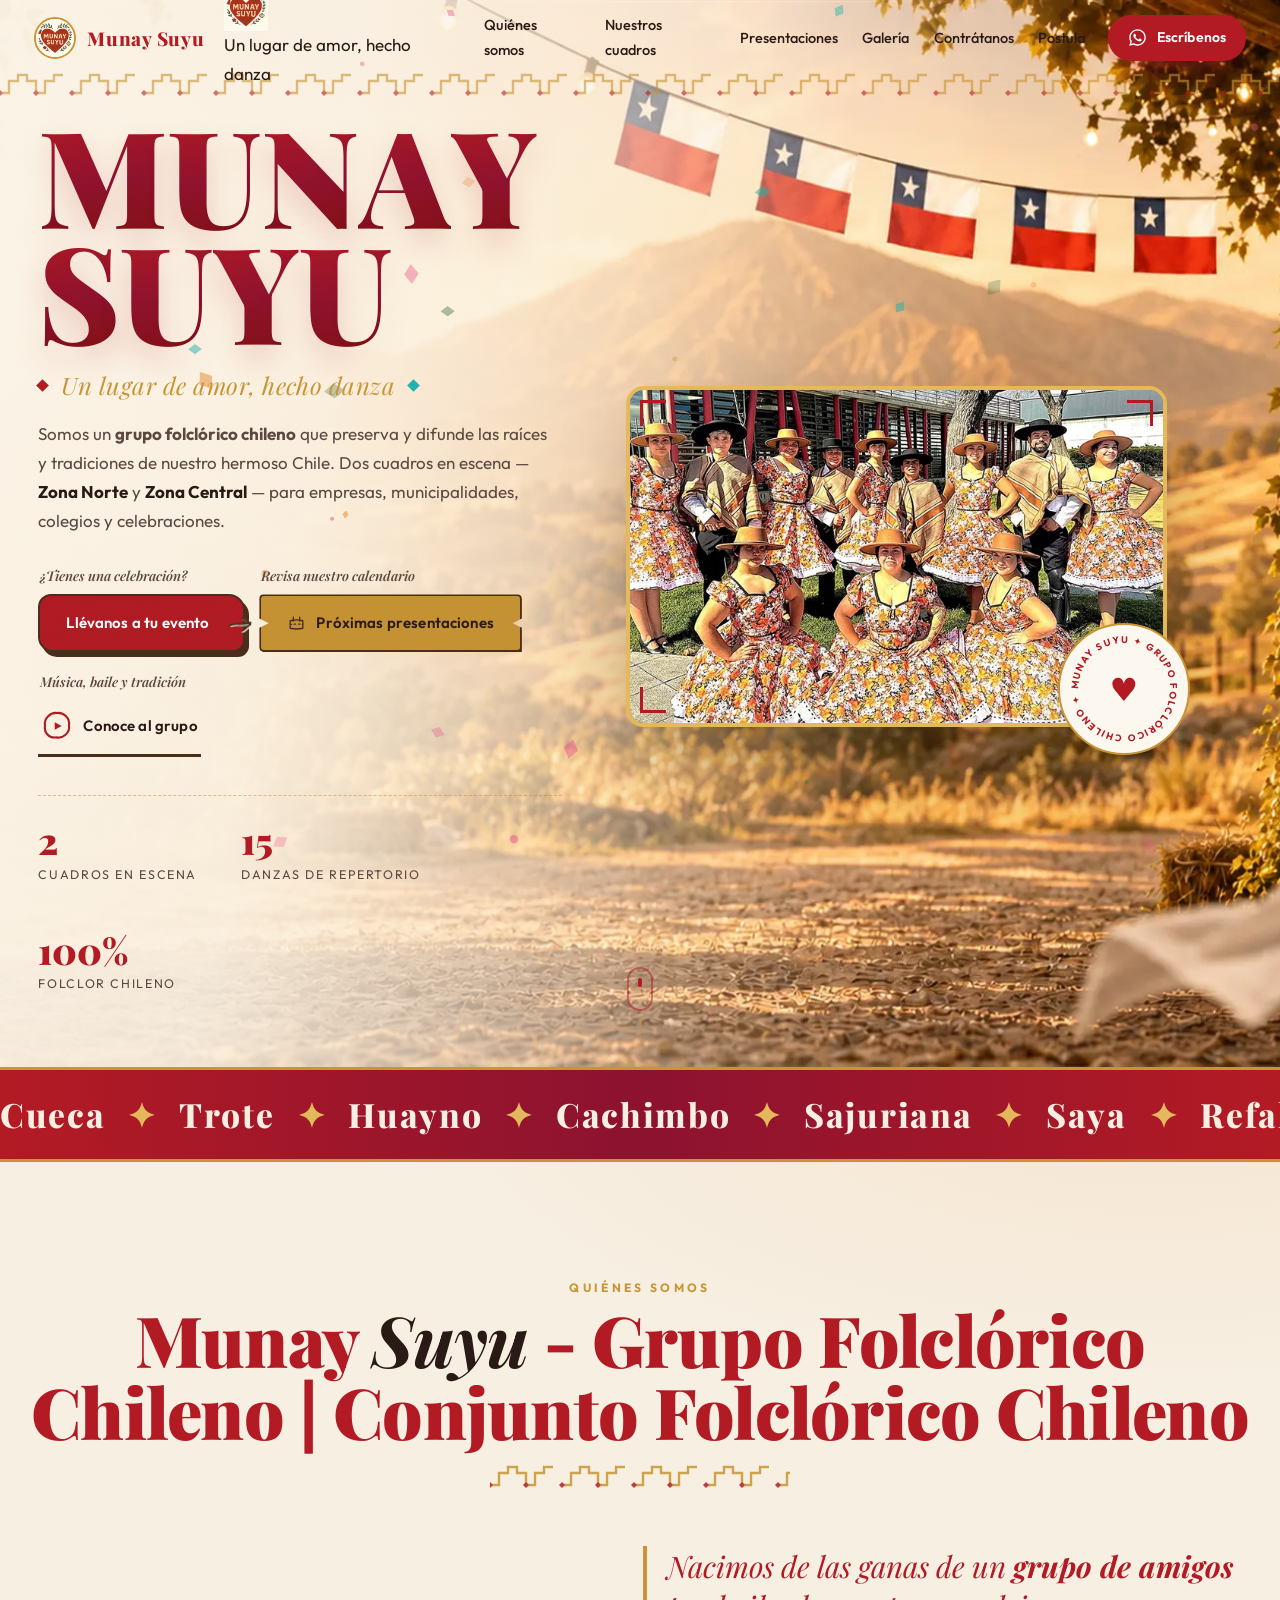
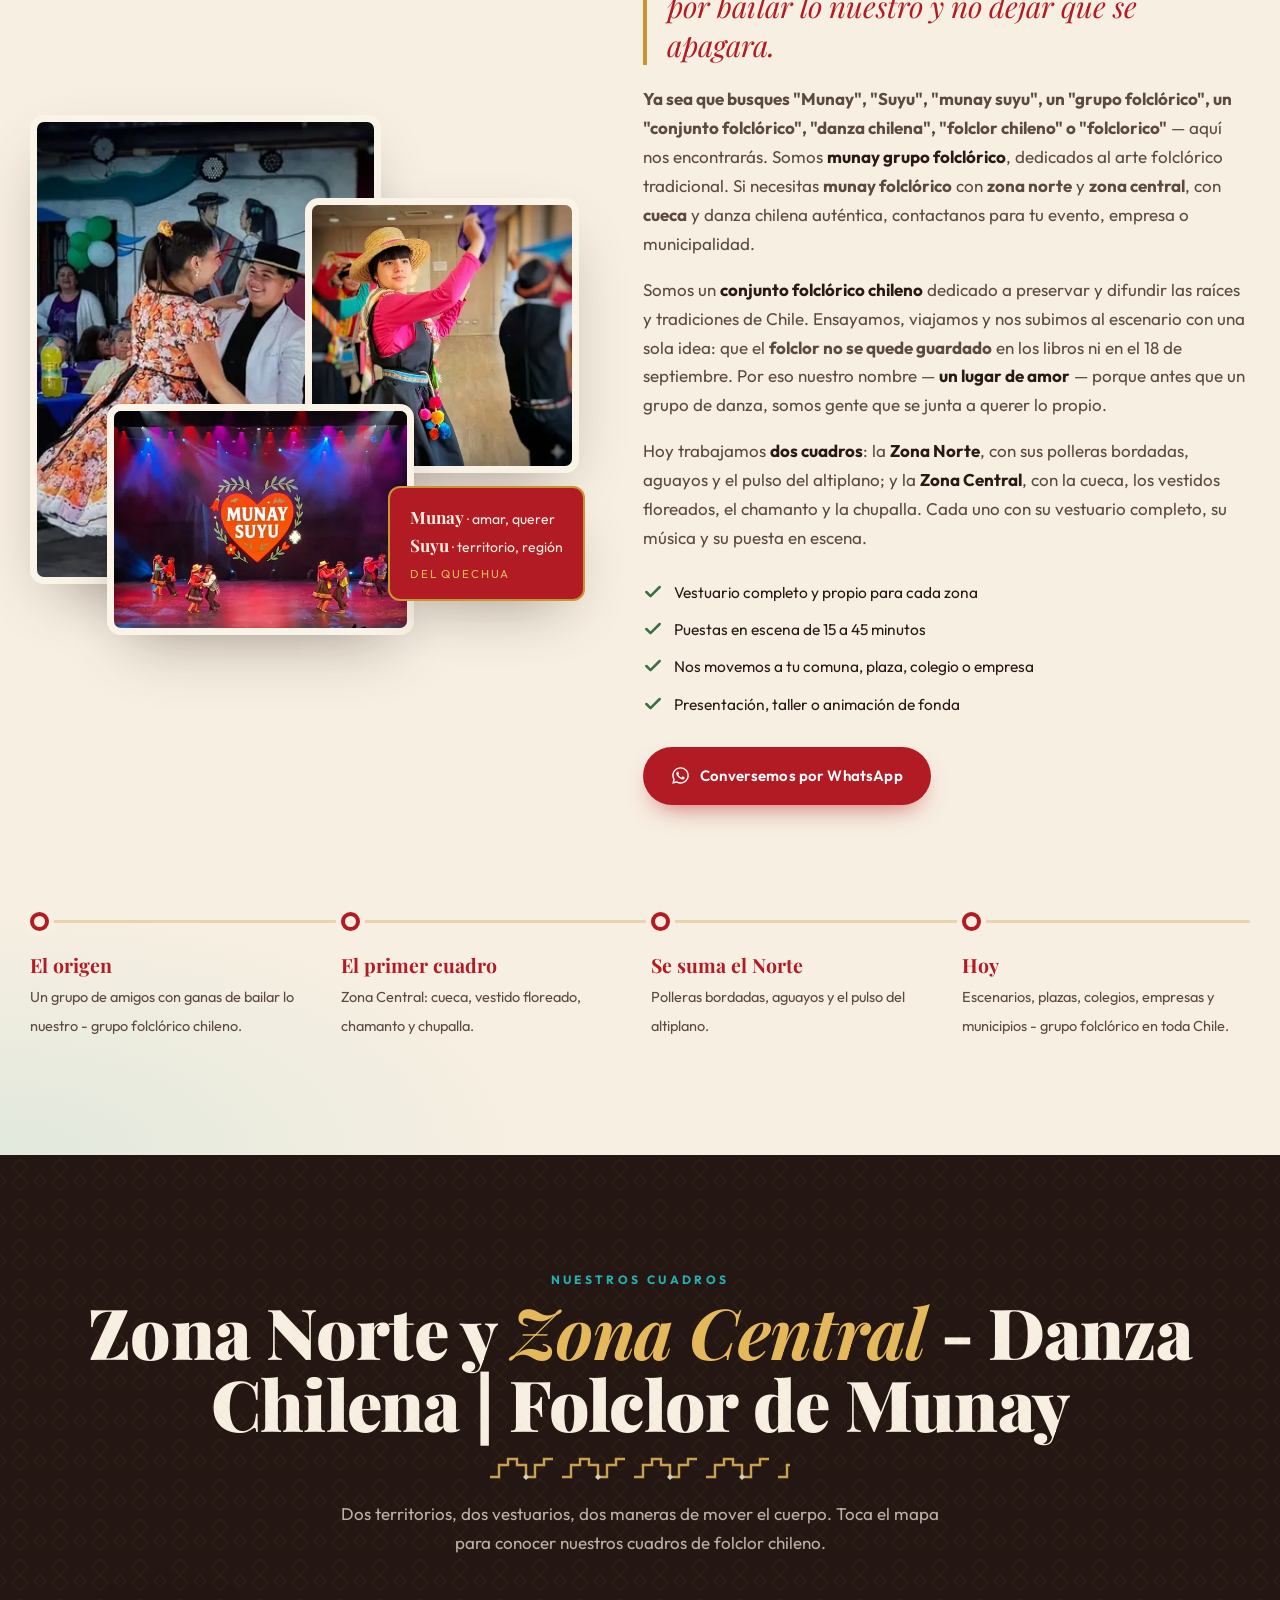
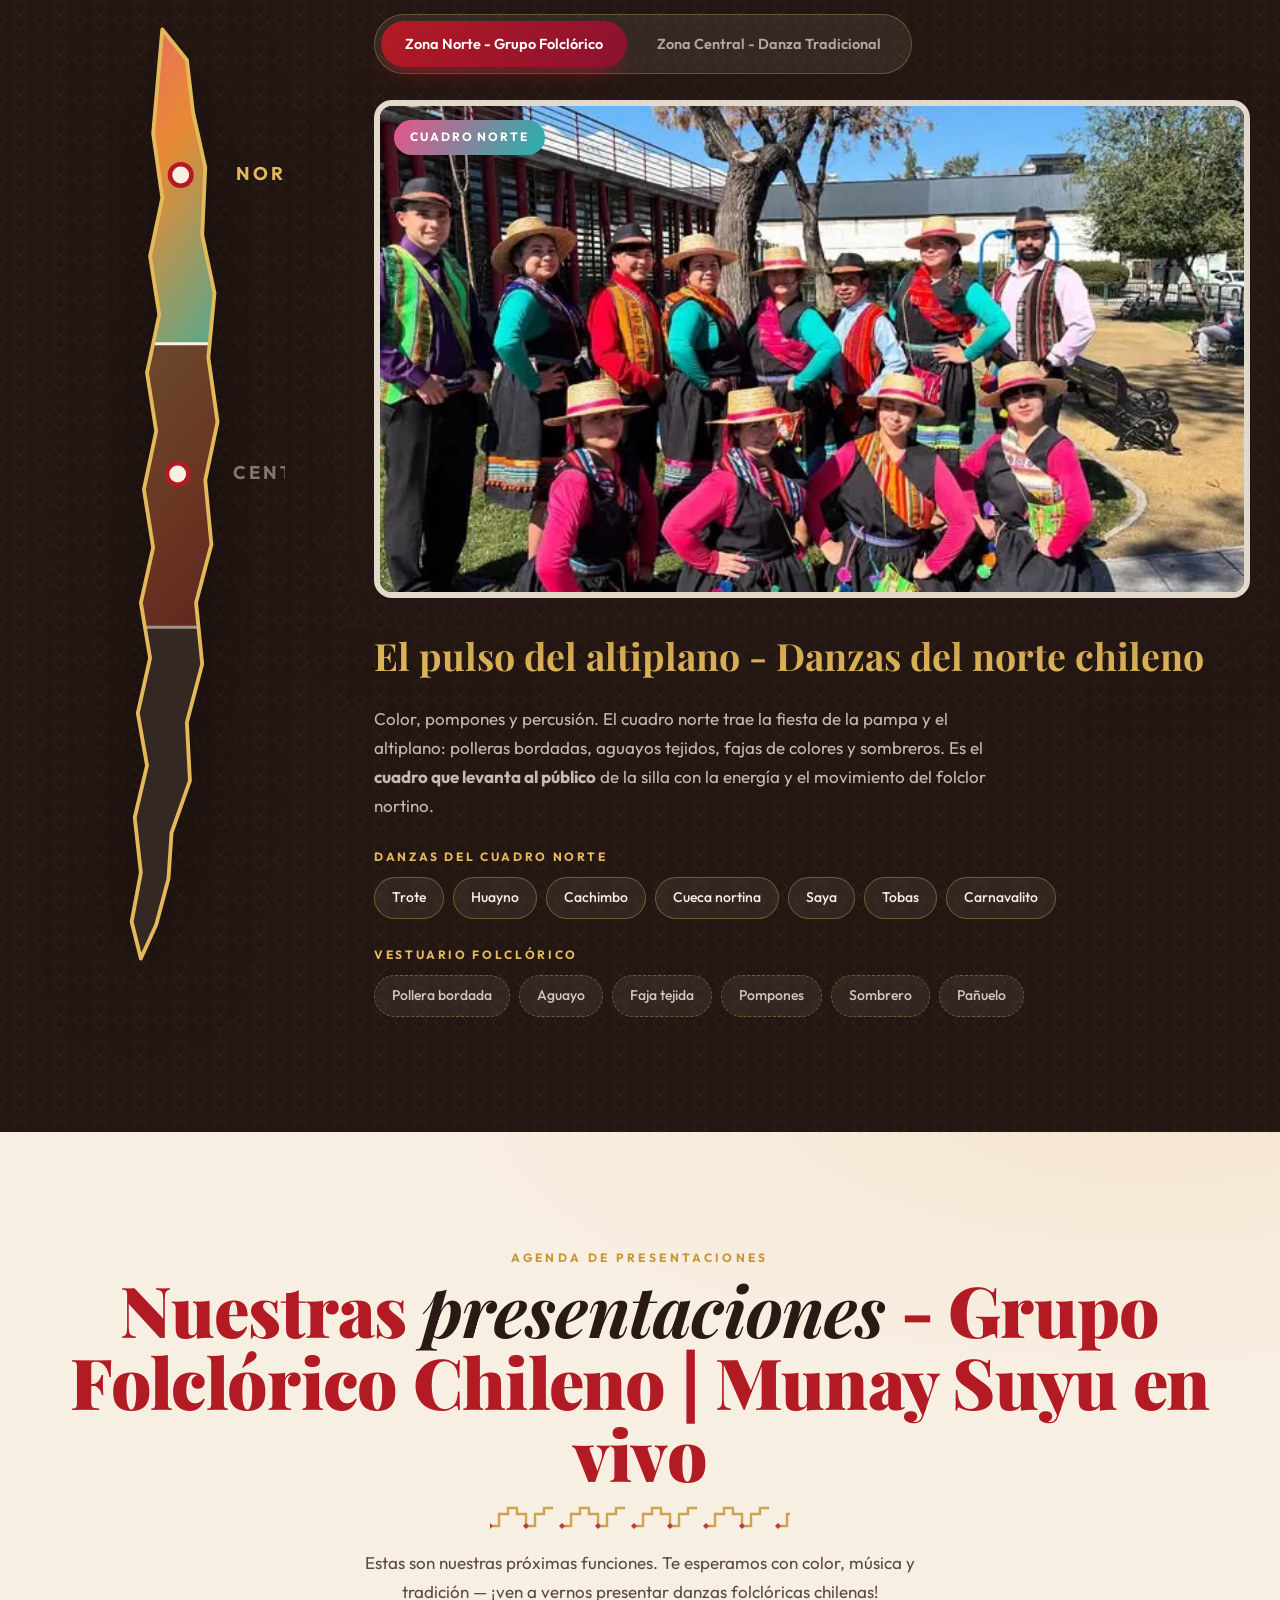
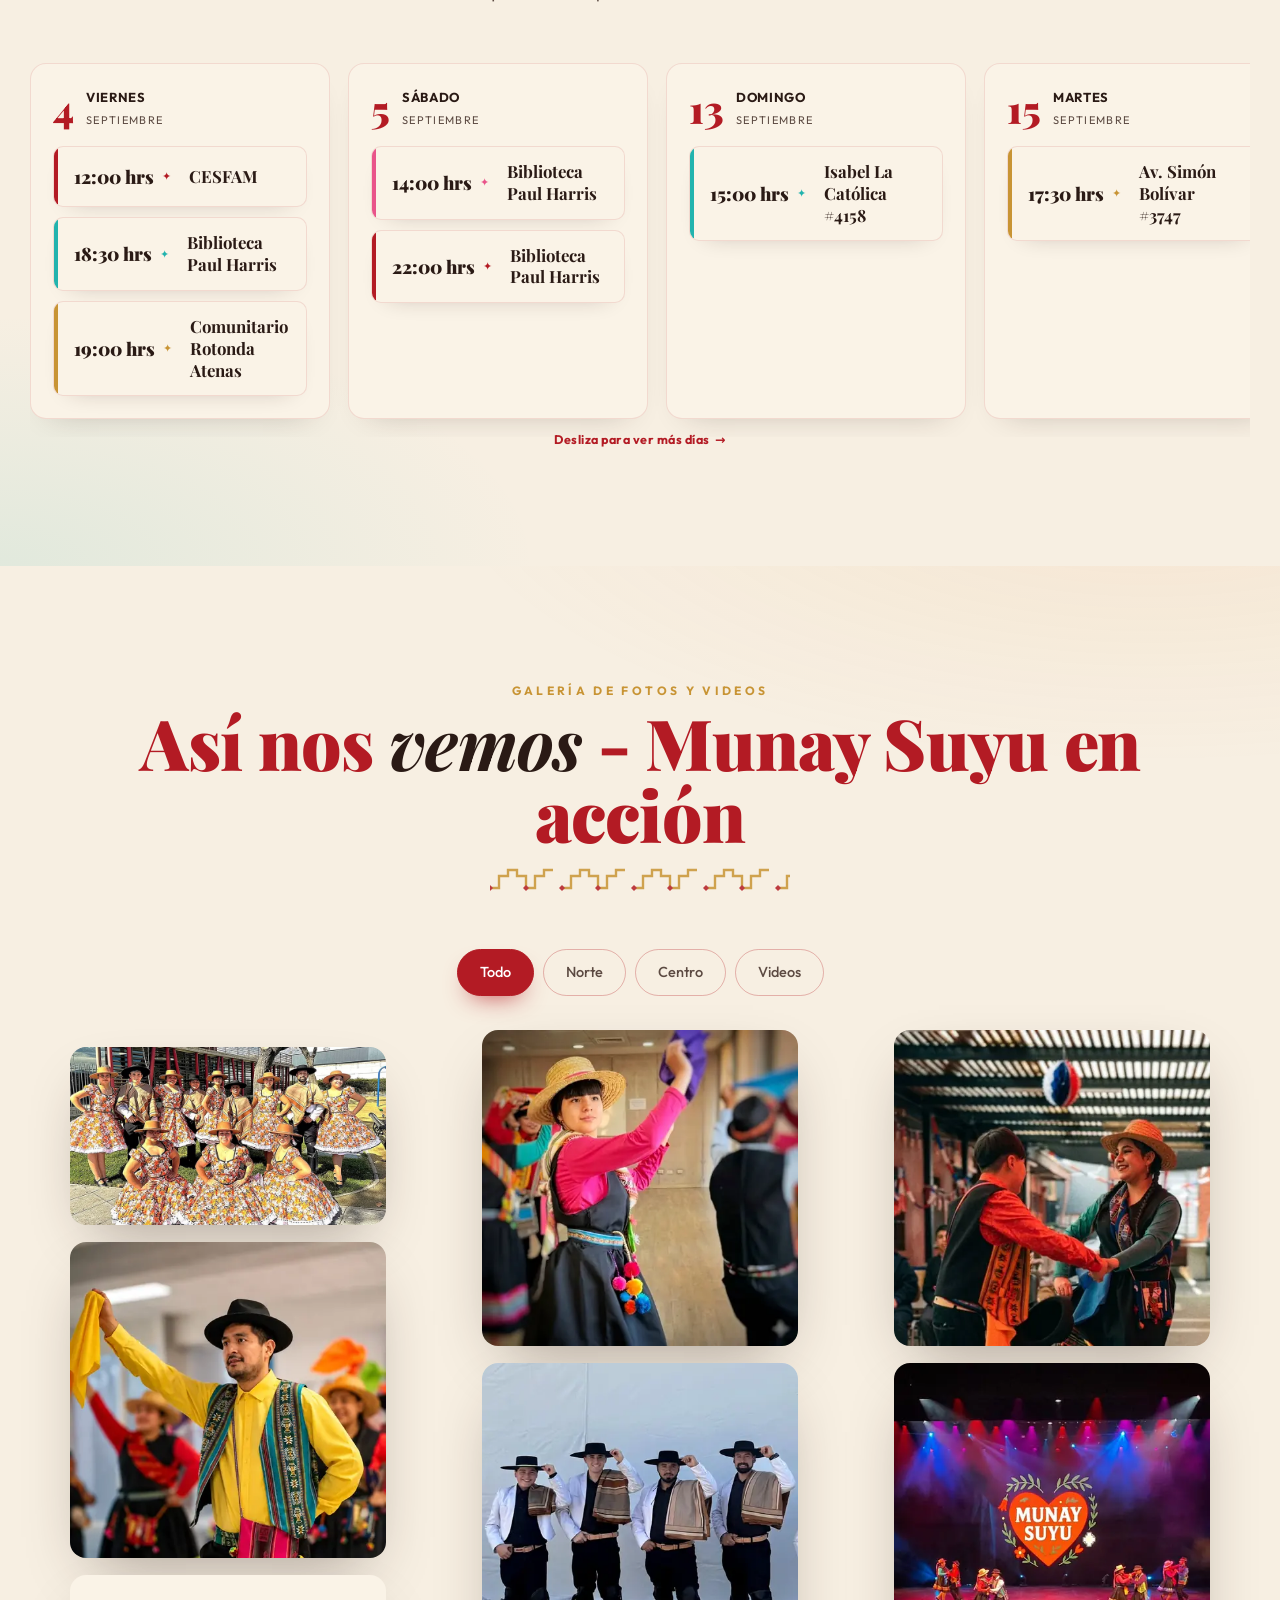
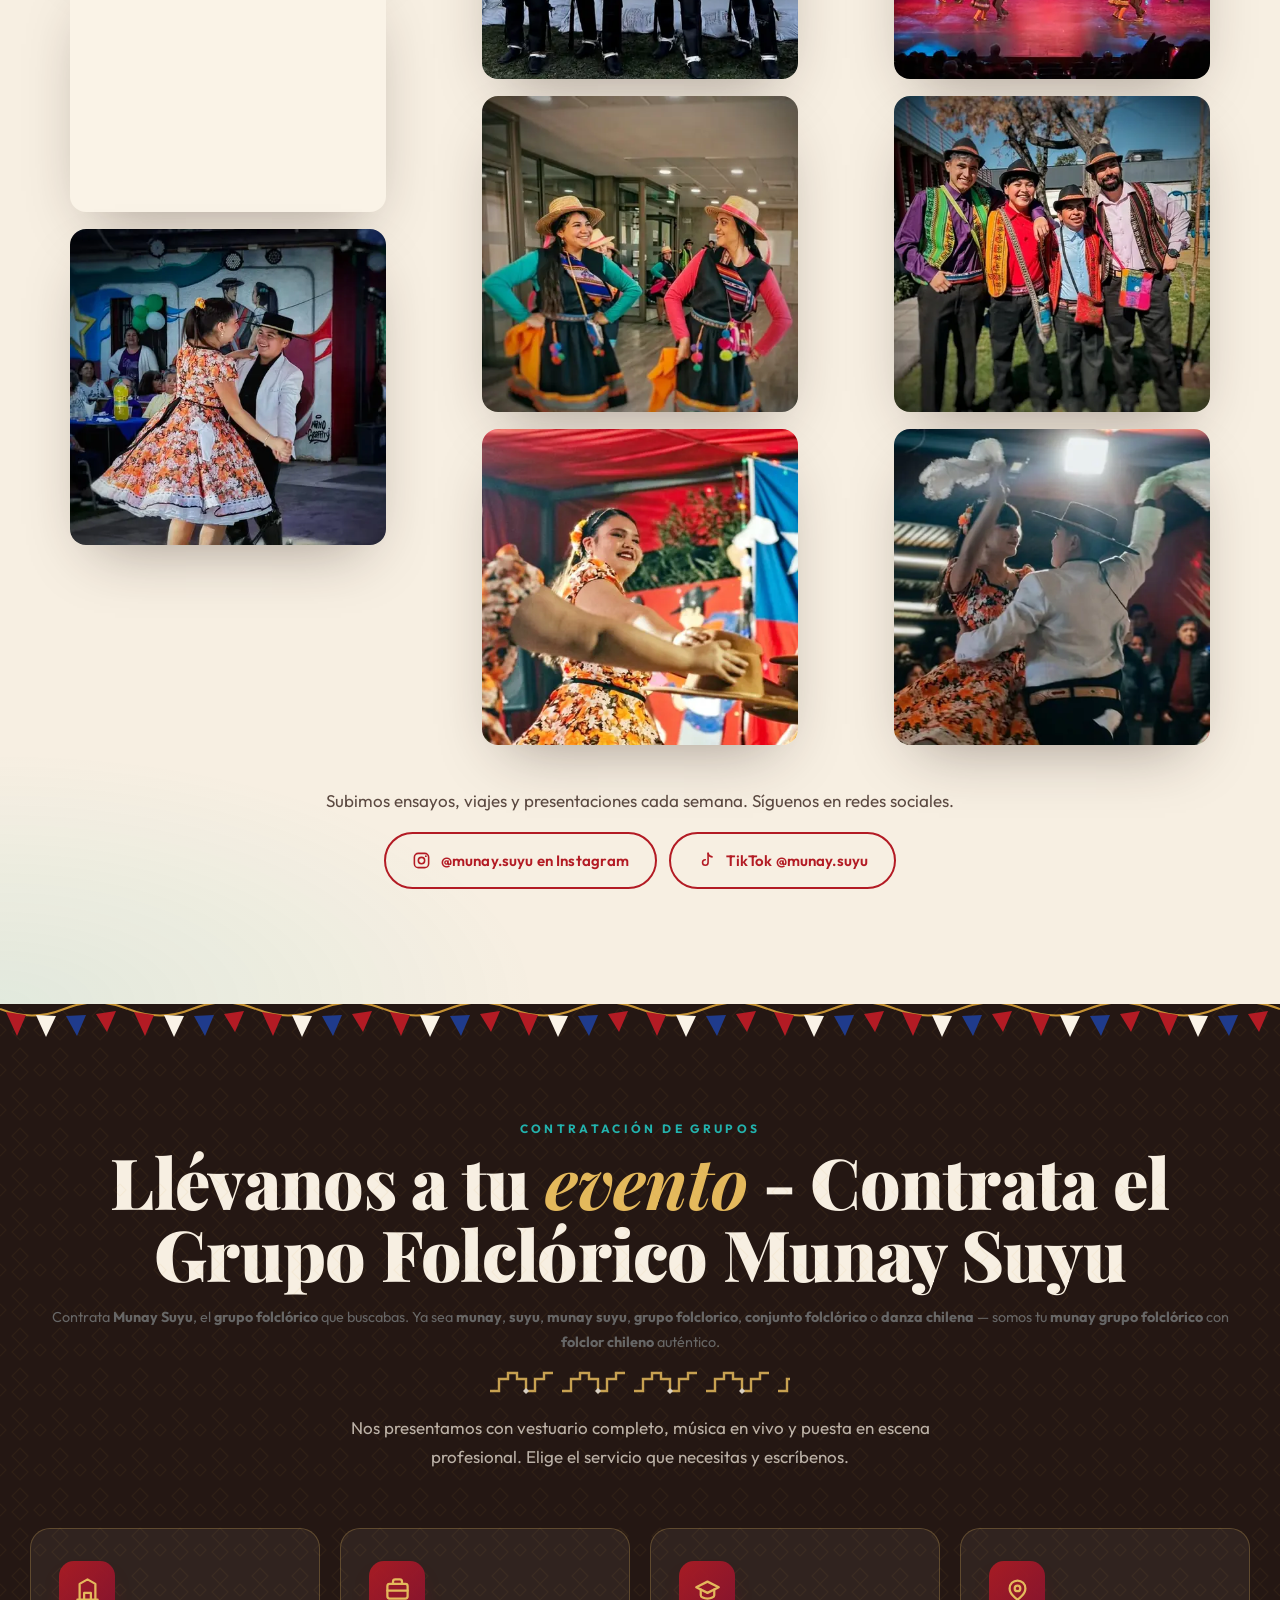
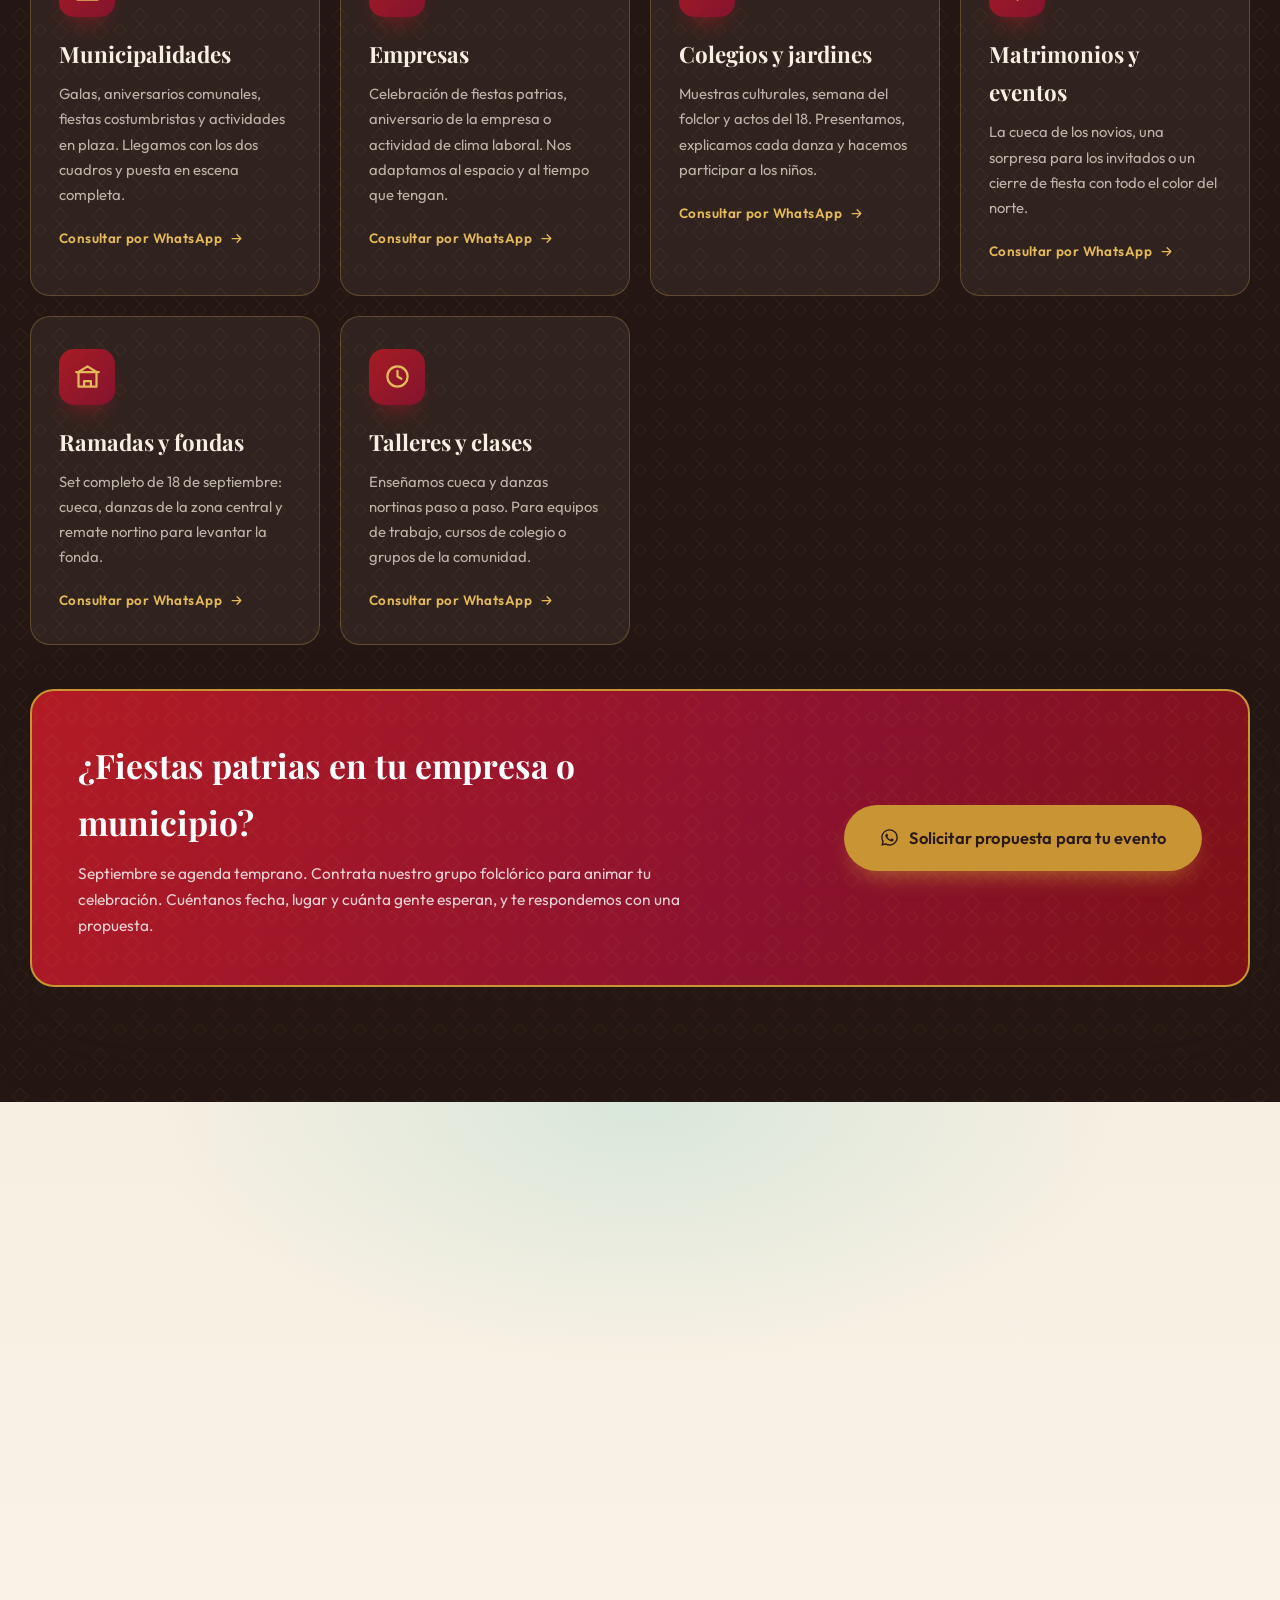
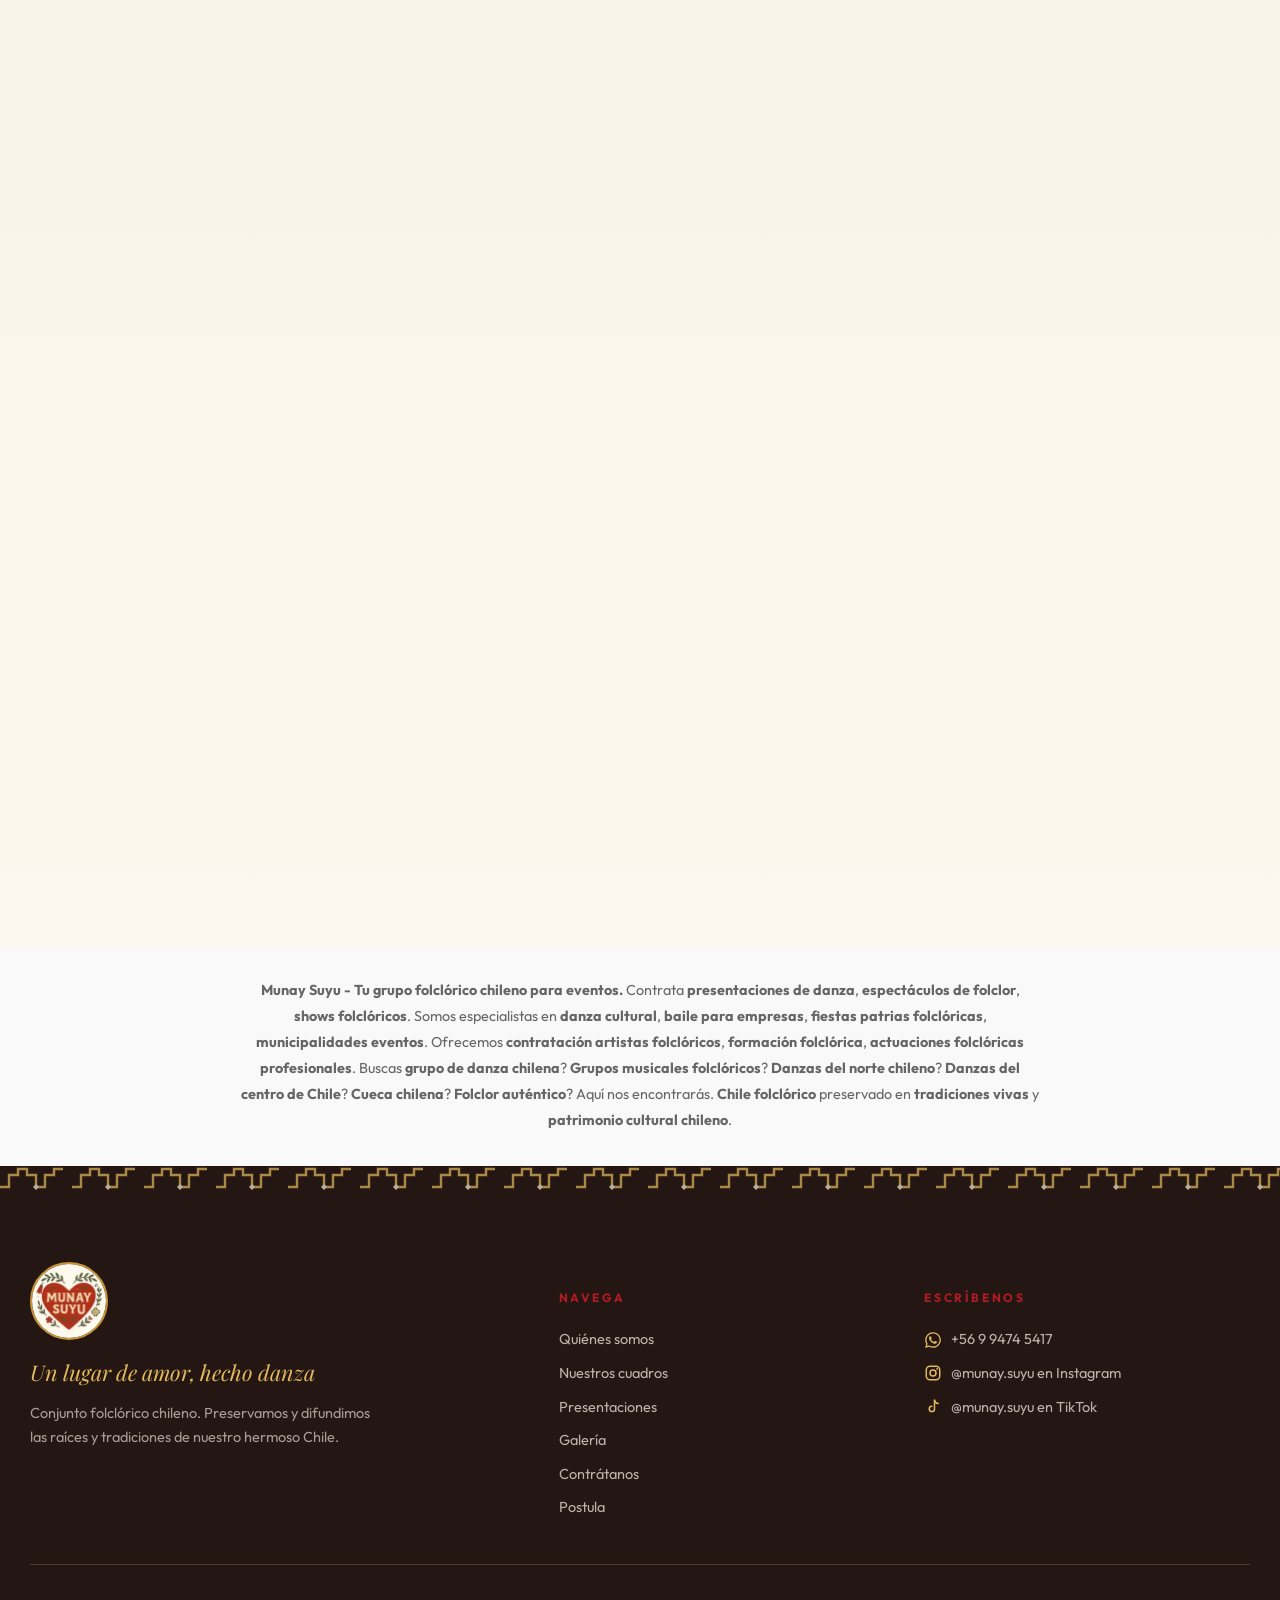
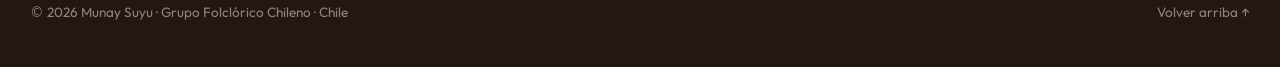
==== commit 265679c3: "🚀 Expansión SEO masiva: 100+ palabras clave y combinaciones (munay, suyu, grupo folclórico, danza ch" ====
--- a/index.html
+++ b/index.html
@@ -5,7 +5,7 @@
 <meta name="viewport" content="width=device-width, initial-scale=1">
 <title>Munay Suyu - Grupo Folclórico Chileno | Cuadros Norte y Central</title>
 <meta name="description" content="Munay Suyu - Grupo folclórico chileno que preserva tradiciones. Munay es un conjunto folclórico con cuadros de Zona Norte y Central. Buscas munay solo? suyu? munay suyu? Encuentra danza tradicional chilena, folclor, cueca. Contrataciones y espectáculos.">
-<meta name="keywords" content="munay, suyu, munay suyu, grupo folclórico, grupo folclorico, conjunto folclórico, conjunto folclorico, danza chilena, folclor chileno, folclore chileno, cueca, folclórico, folclorico, munay grupo folclórico, munay grupo folclorico, munay folclórico, munay folclorico, munay suyu grupo, suyu grupo folclórico, zona norte, zona central, huasos, tradiciones chilenas, espectáculos folclóricos, contratación grupos danza, danza tradicional, arte folclórico, cultura chilena">
+<meta name="keywords" content="munay, suyu, munay suyu, grupo folclórico, grupo folclorico, conjunto folclórico, conjunto folclorico, danza chilena, folclor chileno, folclore chileno, cueca, folclórico, folclorico, munay grupo folclórico, munay grupo folclorico, munay folclórico, munay folclorico, munay suyu grupo, suyu grupo folclórico, zona norte, zona central, huasos, tradiciones chilenas, espectáculos folclóricos, contratación grupos danza, danza tradicional, arte folclórico, cultura chilena, baile folclórico, baile chileno, danza tradicional chilena, grupos de danza chilena, danza de chile, músicos folclóricos, presentaciones folclóricas, eventos folclóricos, espectáculos de danza, folclore de chile, tradición chilena, cultura folclórica, pareja folclórica, vestimenta folclórica, música folclórica chilena, cueca chilena, presentaciones de cueca, grupos de cueca, danzas del norte chileno, danzas del centro de chile, arte y cultura, preservación de tradiciones, patrimonio cultural, eventos con música folclórica, contratación de músicos, empresas de danza, municipalidades eventos, fiestas patrias folclór, 18 de septiembre grupos, celebraciones chilenas, baile para empresas, shows folclóricos, actuaciones folclóricas, grupo de danza contratación, contratar grupo de danza, show de danza chilena, presentación de folclor, evento folclórico, danza cultural, baile tradicional chileno, folclor vivo, grupos de folclor, grupo de baile chileno, show de cueca, danza del altiplano, danza de zona central, folclórico chileno, música y danza, arte folclórico chileno, cultura y tradición, Chile folclórico, danzas de chile, baile de chile, grupos musicales folclóricos, presentaciones de danza, espectáculos de folclor, celebración folclórica, contratación artistas folclóricos, grupo musical folclórico, danza auténtica chilena, folclor auténtico, tradiciones vivas, patrimonio cultural chileno">
 <meta name="theme-color" content="#B31B24">
 <meta name="author" content="Munay Suyu">
 <meta name="robots" content="index, follow">
@@ -508,6 +508,7 @@
     <header class="titulo" data-animar>
       <p class="titulo__eyebrow">Únete al grupo</p>
       <h2 class="titulo__h2">¿Quieres <em>bailar</em> folclor con nosotros?</h2>
+      <p style="font-size: 0.85rem; line-height: 1.6; color: #555; margin-top: 0.8rem;">Si buscas <strong>baile folclórico</strong>, <strong>danza chilena</strong>, <strong>grupo de baile chileno</strong>, <strong>baile tradicional chileno</strong>, <strong>presentaciones de danza</strong>, <strong>actuaciones folclóricas</strong>, o quieres ser parte de un <strong>grupo musical folclórico</strong> con <strong>arte folclórico</strong> auténtico — aquí es tu lugar. Formamos <strong>bailarines de folclor</strong> para <strong>shows folclóricos</strong>, <strong>celebraciones chilenas</strong>, <strong>fiestas patrias</strong>, <strong>eventos folclóricos</strong> y <strong>contratación artistas folclóricos</strong>. Unete a nuestra <strong>formación folclórica</strong>.</p>
       <div class="titulo__guarda"></div>
       <p class="titulo__bajada">No necesitas experiencia previa en danzas folclóricas. Completa esto y el mensaje llega directo al WhatsApp del grupo.</p>
     </header>
@@ -559,6 +560,13 @@
   </div>
 </section>
 
+<section class="seccion" style="background: #f9f9f9; text-align: center; padding: 2rem;">
+  <div class="contenedor">
+    <p style="font-size: 0.9rem; color: #666; line-height: 1.8; max-width: 800px; margin: 0 auto;">
+    <strong>Munay Suyu - Tu grupo folclórico chileno para eventos.</strong> Contrata <strong>presentaciones de danza</strong>, <strong>espectáculos de folclor</strong>, <strong>shows folclóricos</strong>. Somos especialistas en <strong>danza cultural</strong>, <strong>baile para empresas</strong>, <strong>fiestas patrias folclóricas</strong>, <strong>municipalidades eventos</strong>. Ofrecemos <strong>contratación artistas folclóricos</strong>, <strong>formación folclórica</strong>, <strong>actuaciones folclóricas profesionales</strong>. Buscas <strong>grupo de danza chilena</strong>? <strong>Grupos musicales folclóricos</strong>? <strong>Danzas del norte chileno</strong>? <strong>Danzas del centro de Chile</strong>? <strong>Cueca chilena</strong>? <strong>Folclor auténtico</strong>? Aquí nos encontrarás. <strong>Chile folclórico</strong> preservado en <strong>tradiciones vivas</strong> y <strong>patrimonio cultural chileno</strong>.
+    </p>
+  </div>
+</section>
 <!-- ══════════ CONTACTO / FOOTER ══════════ -->
 <footer class="pie" id="contacto">
   <div class="pie__guarda" aria-hidden="true"></div>
